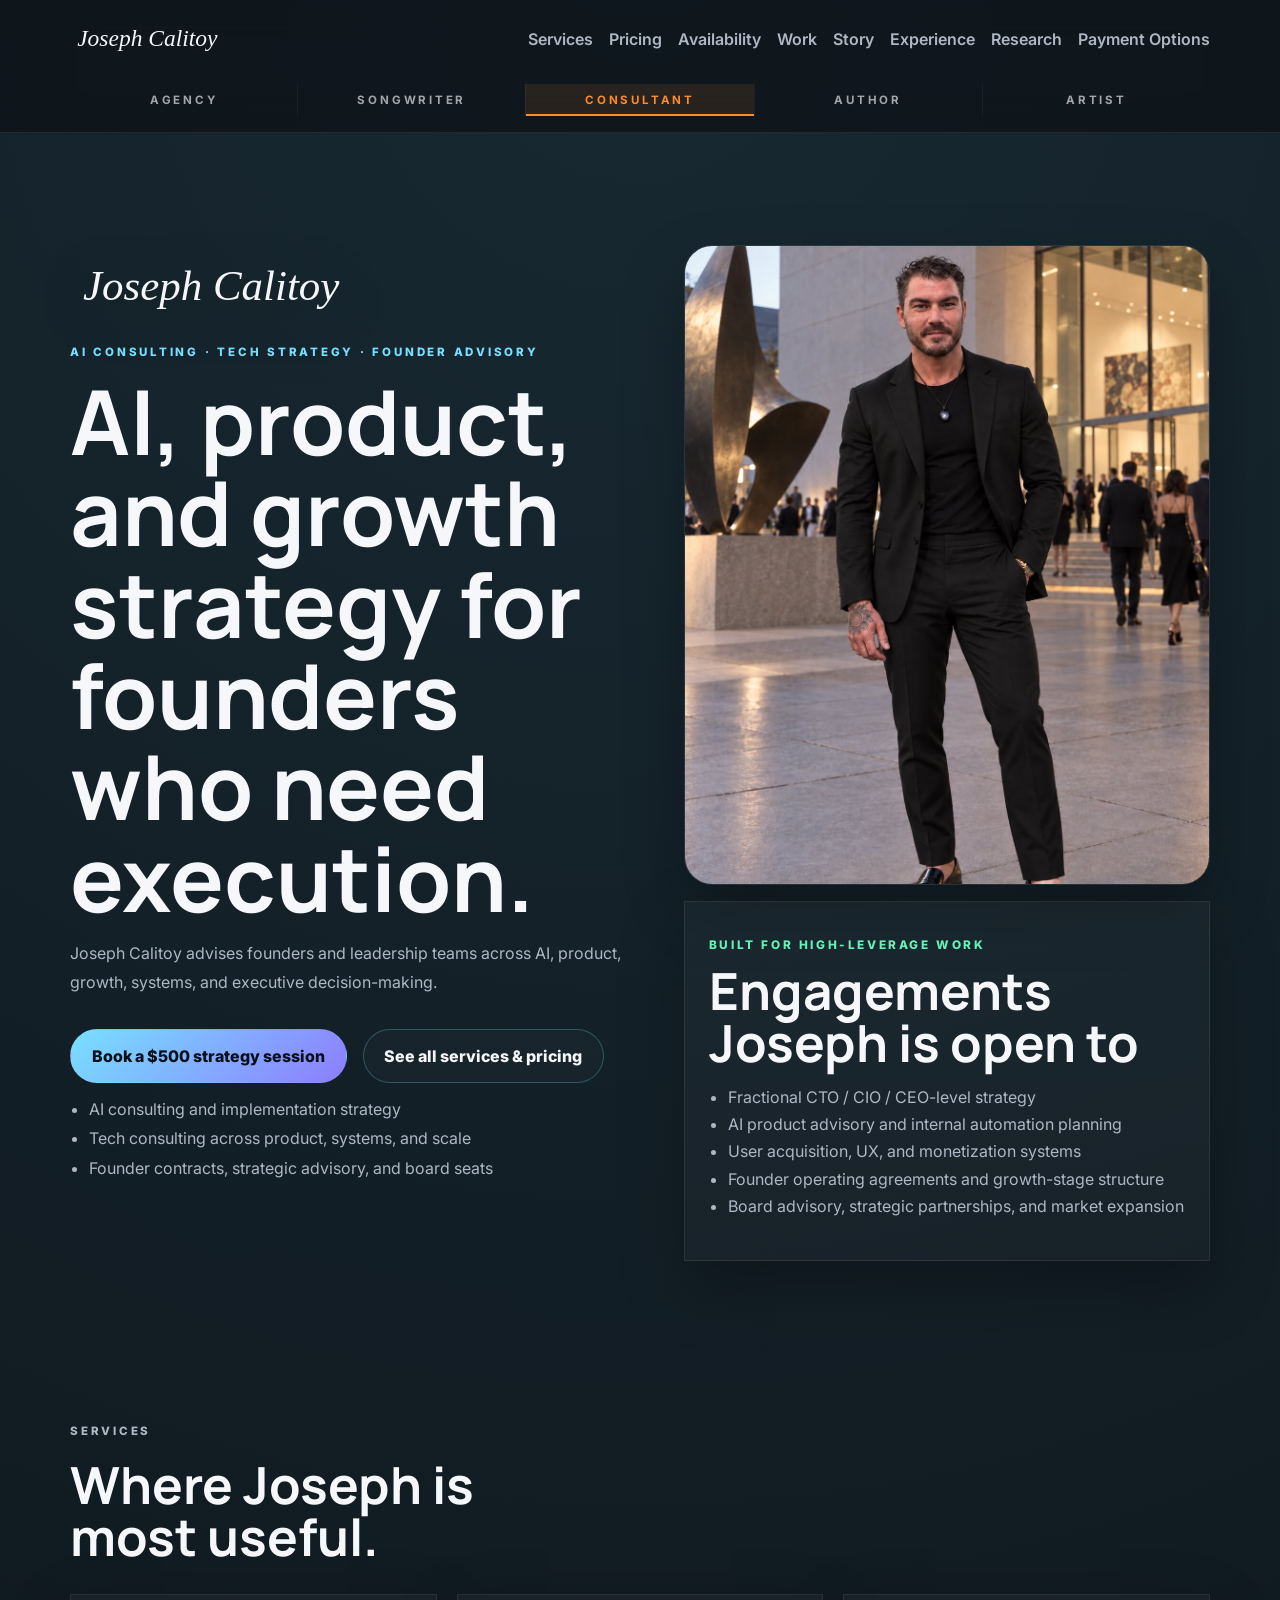
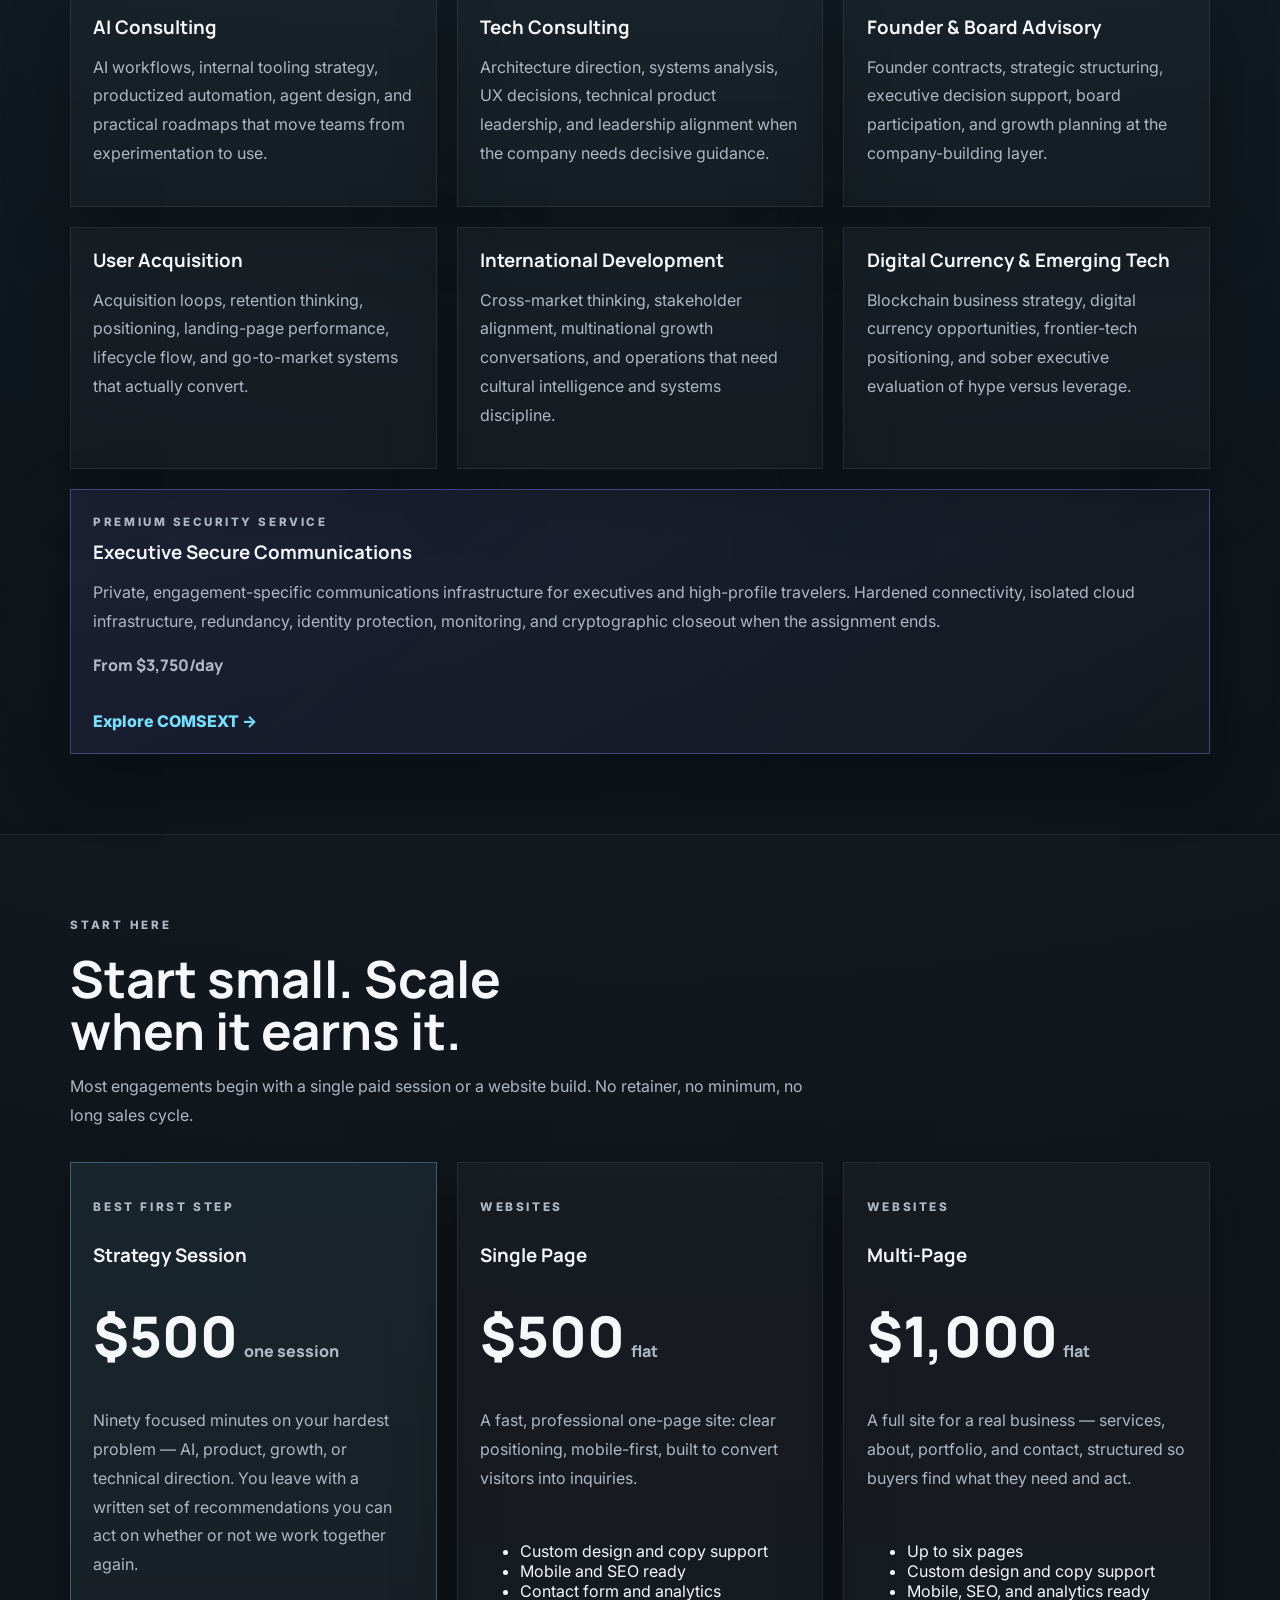
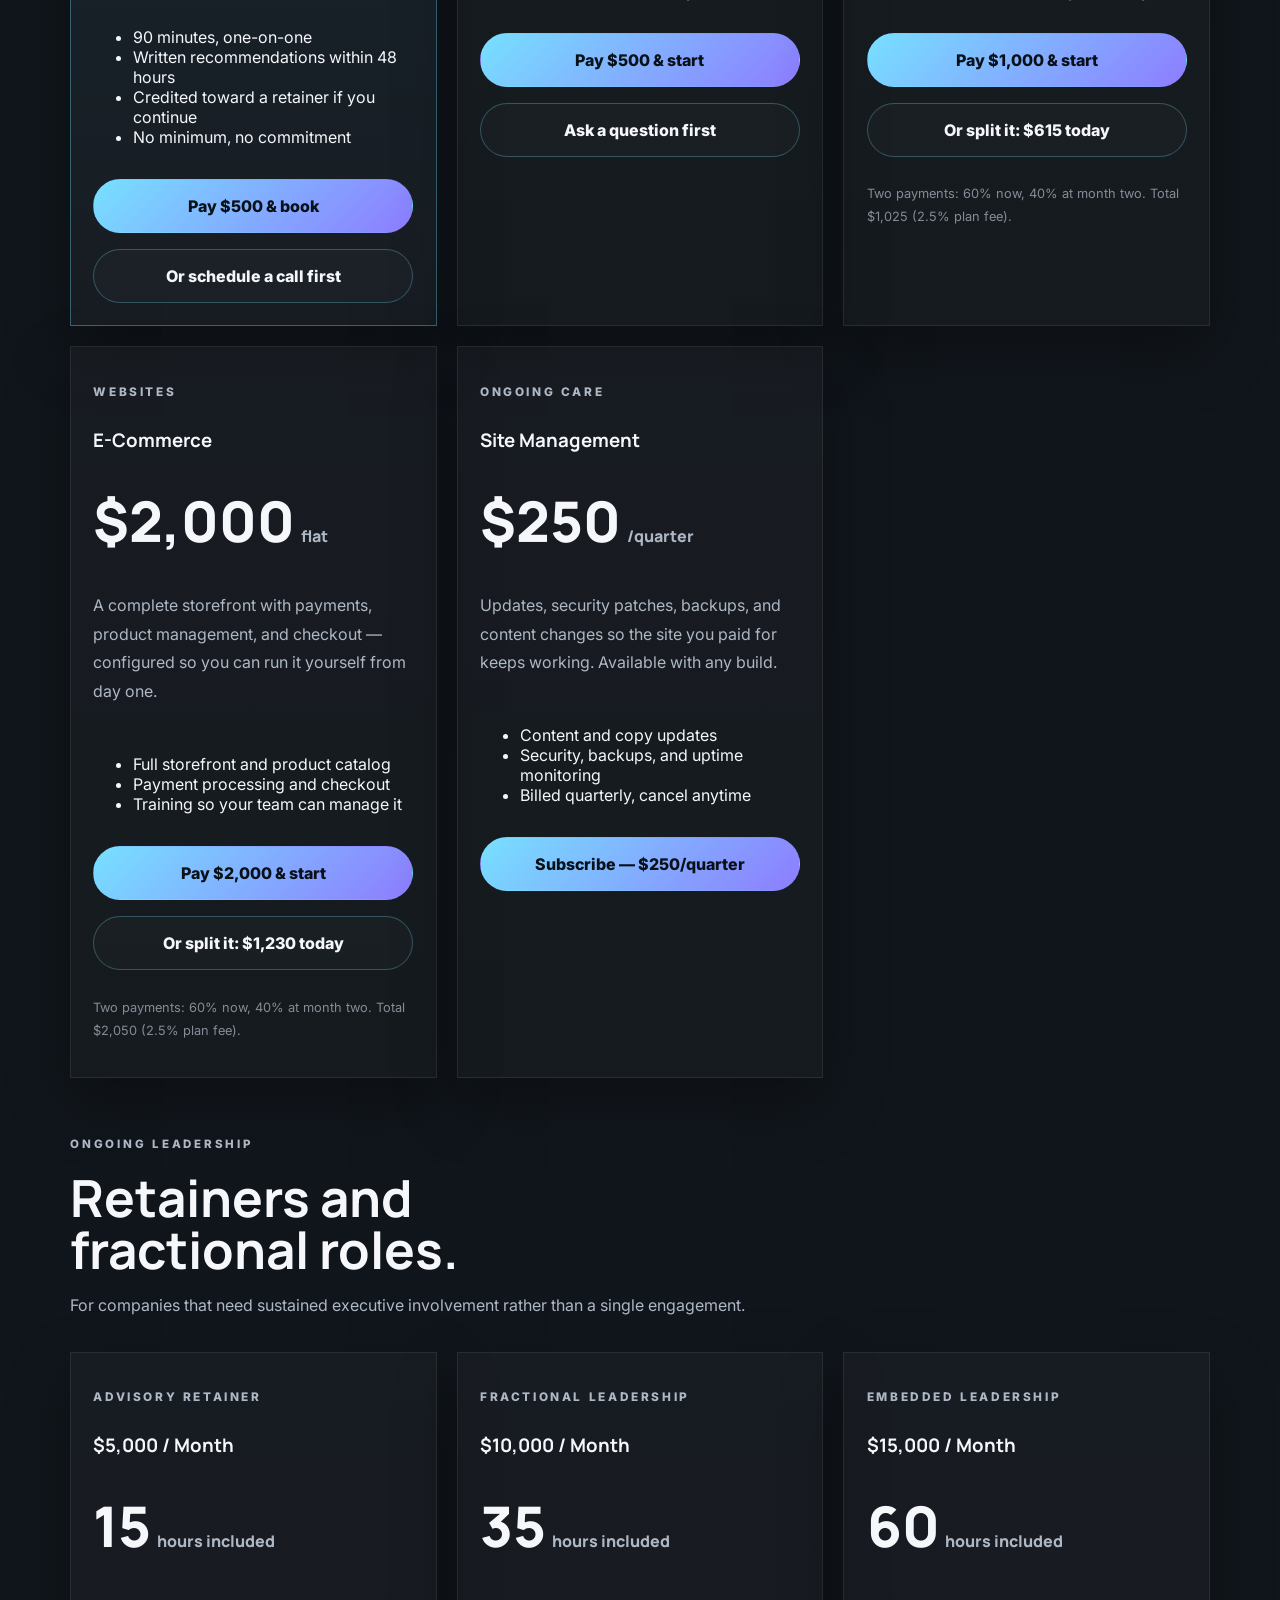
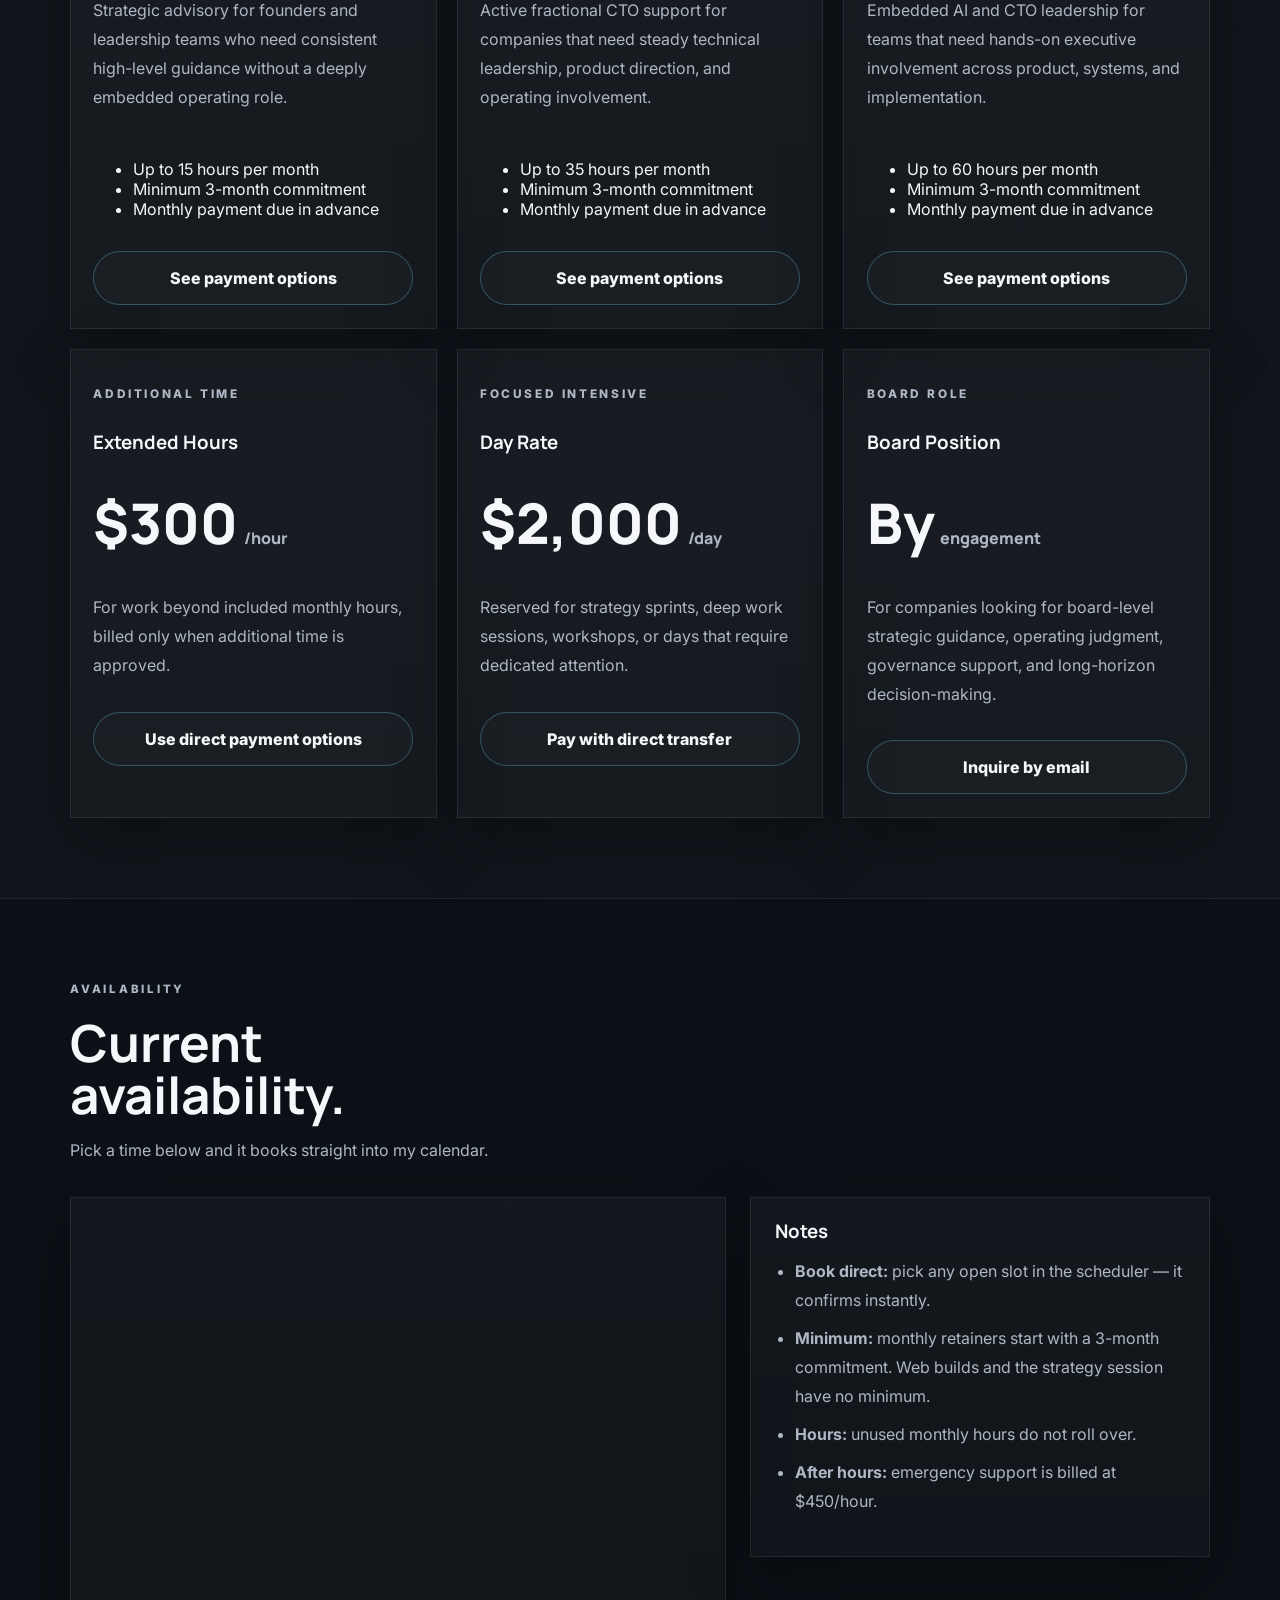
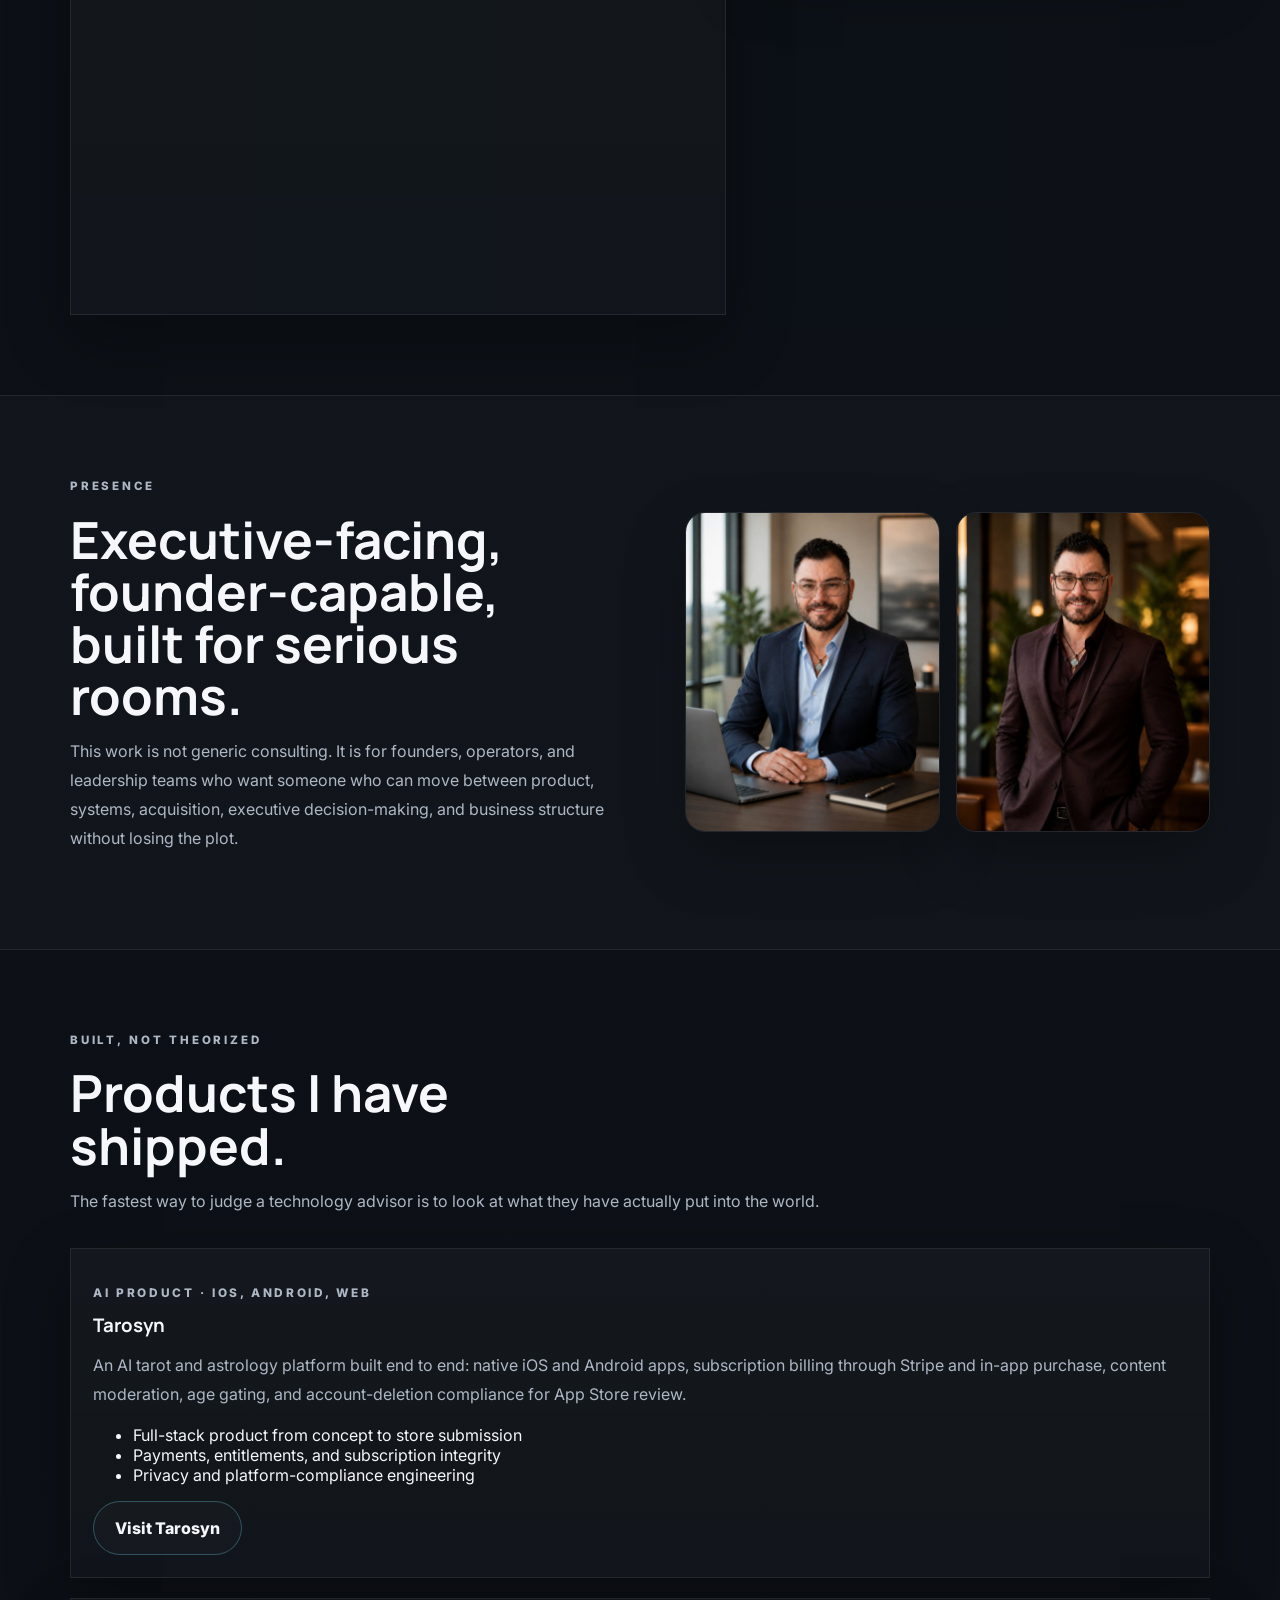
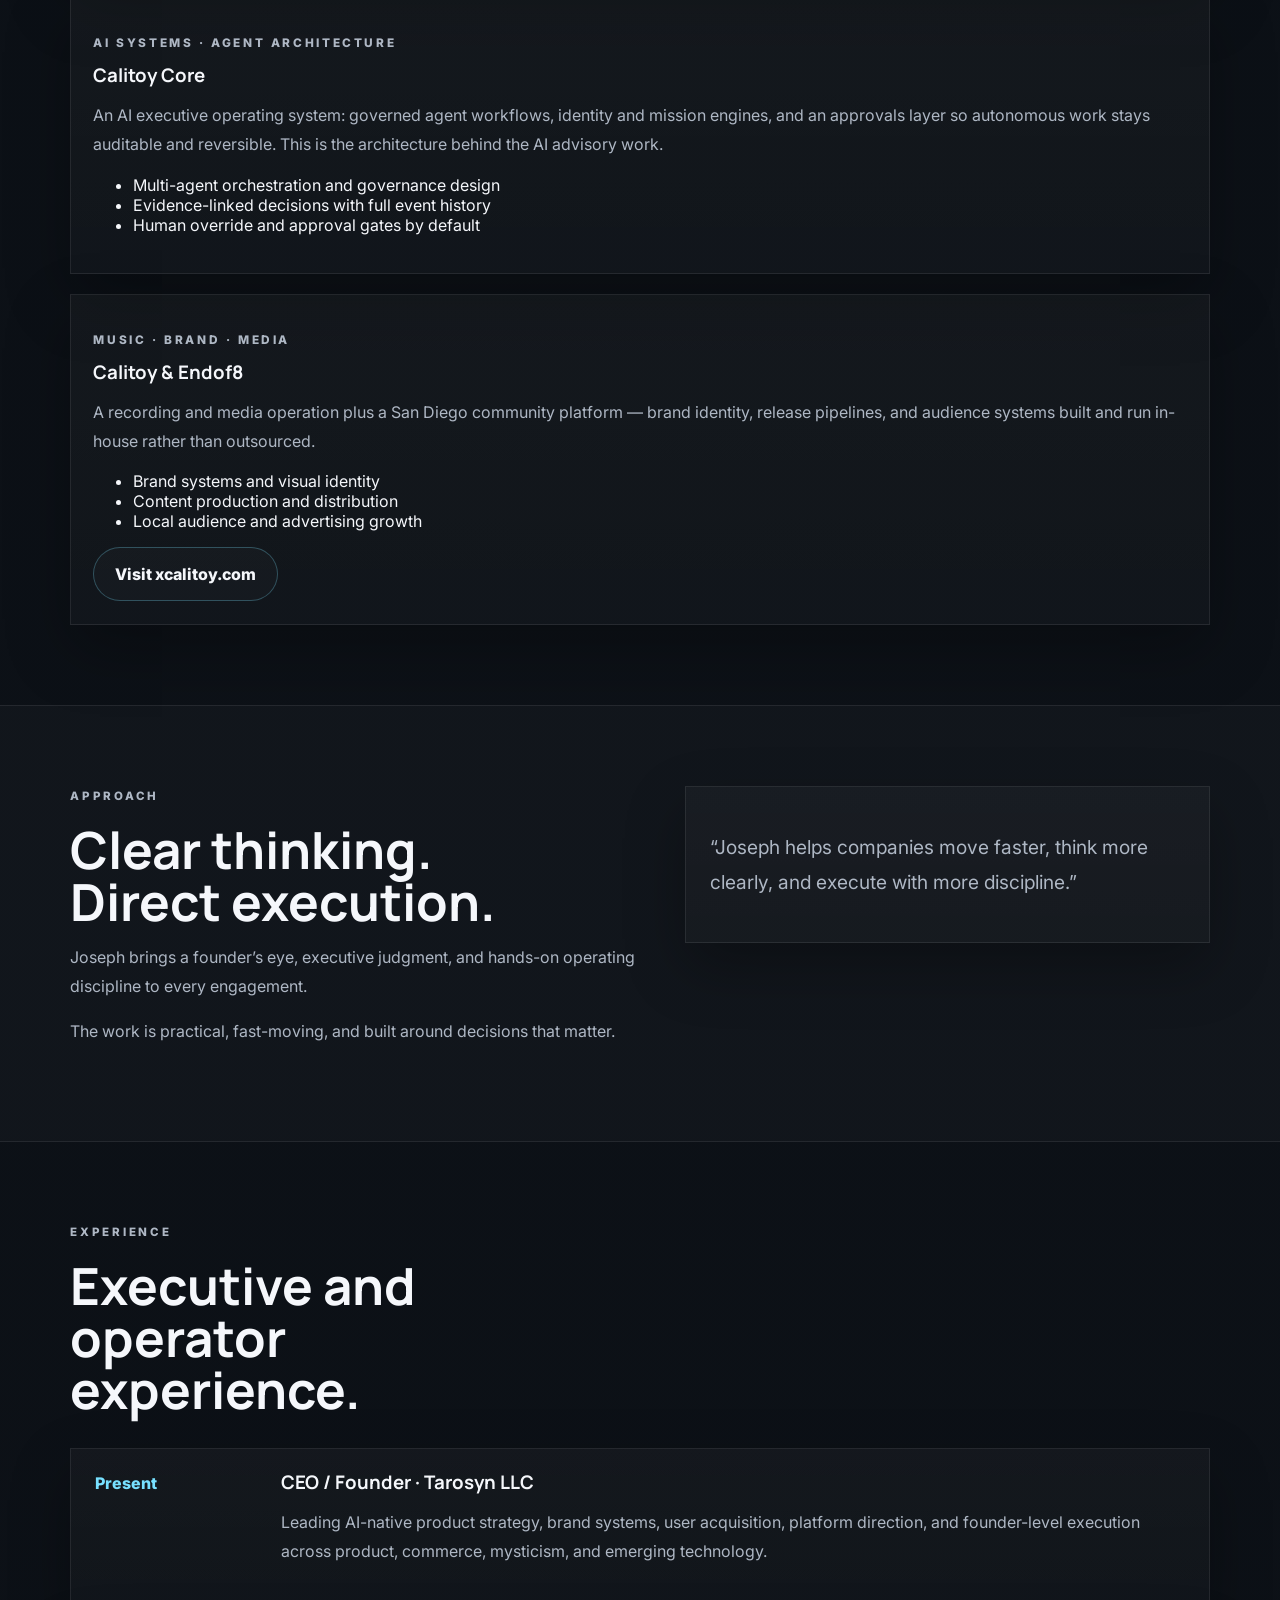
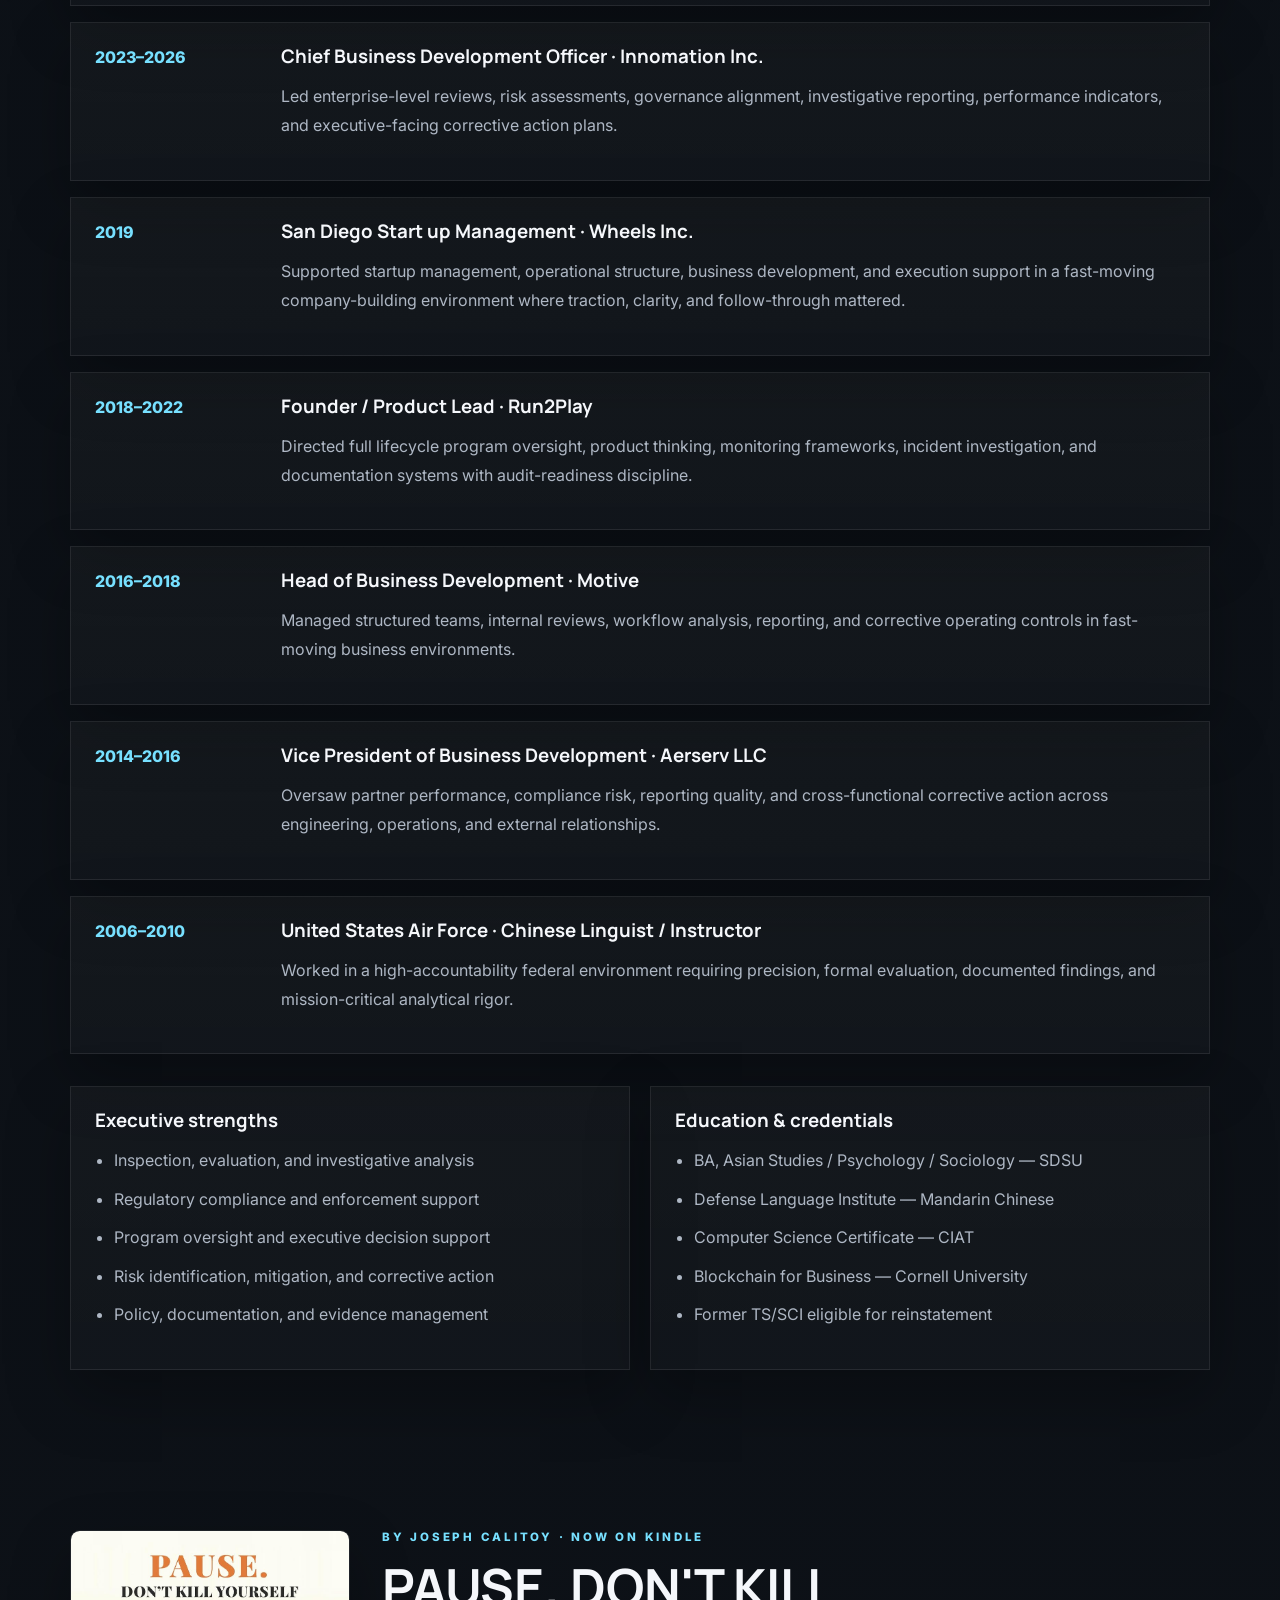
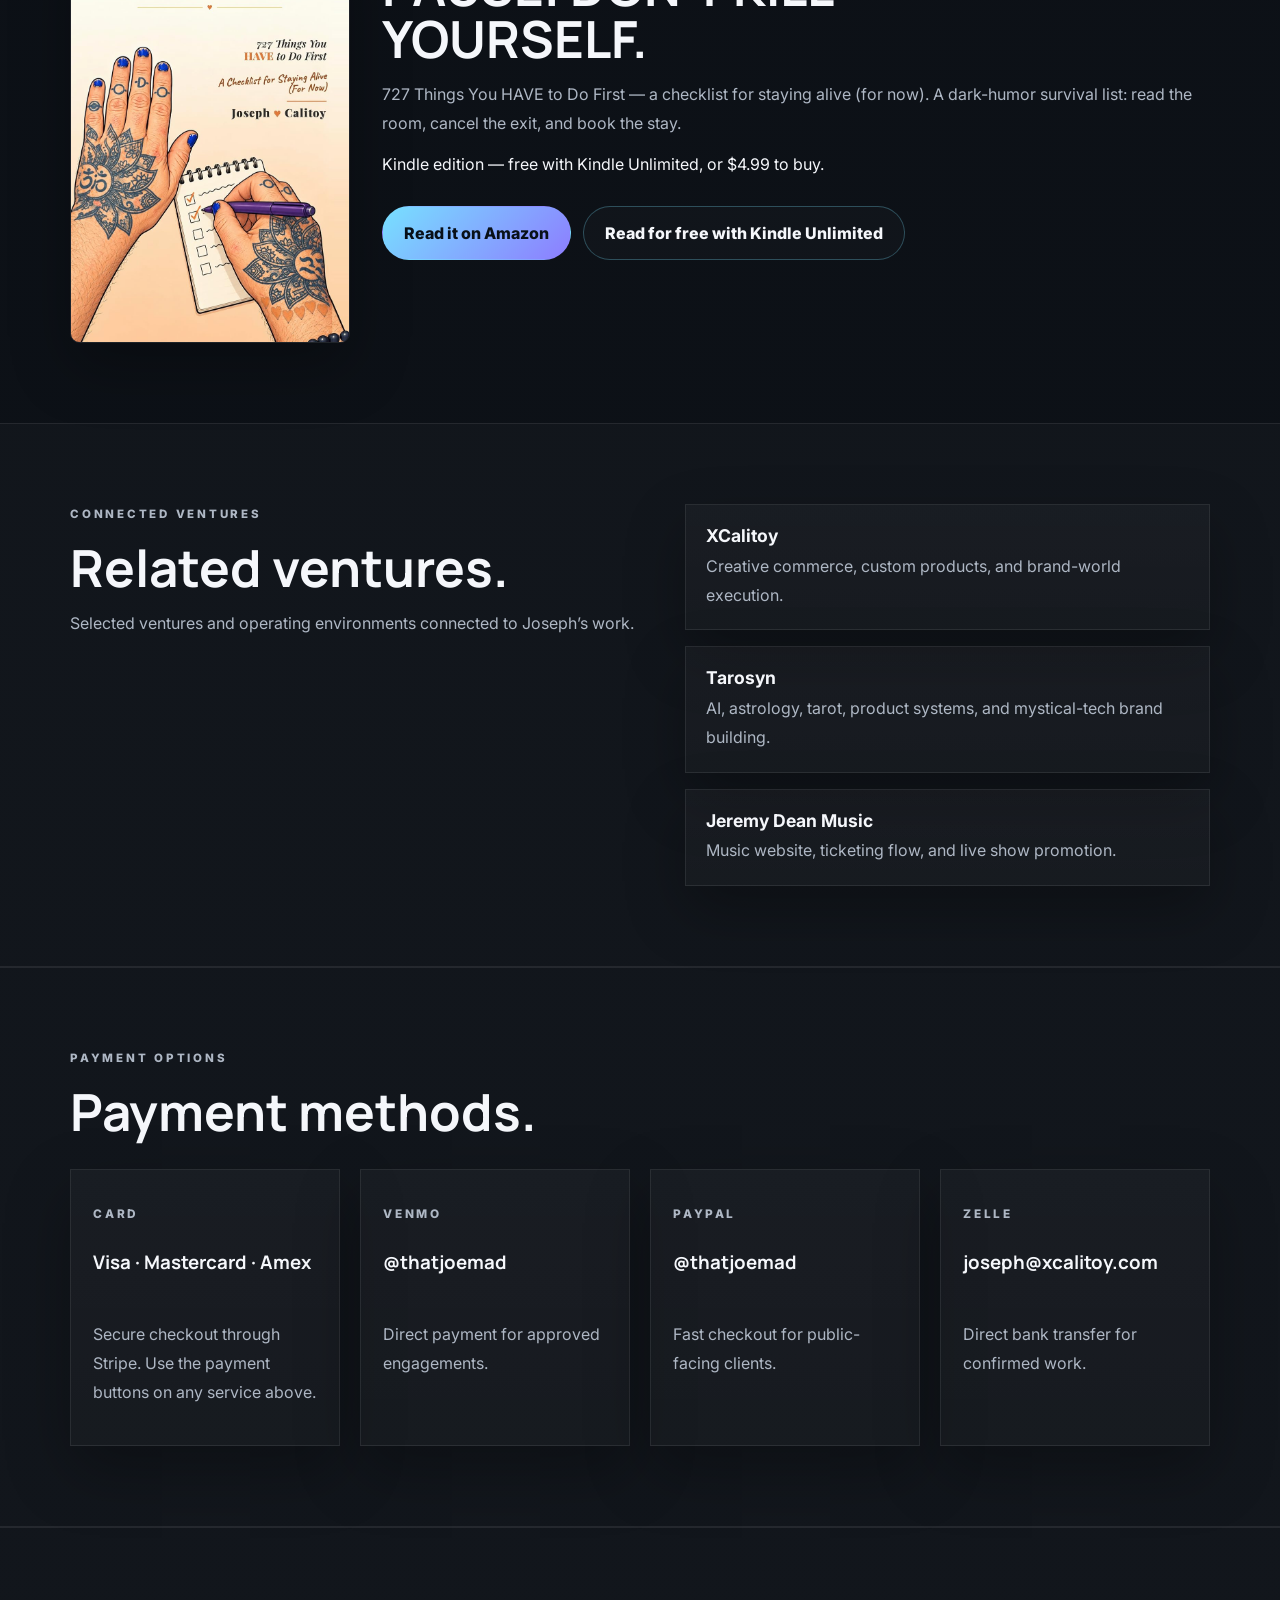
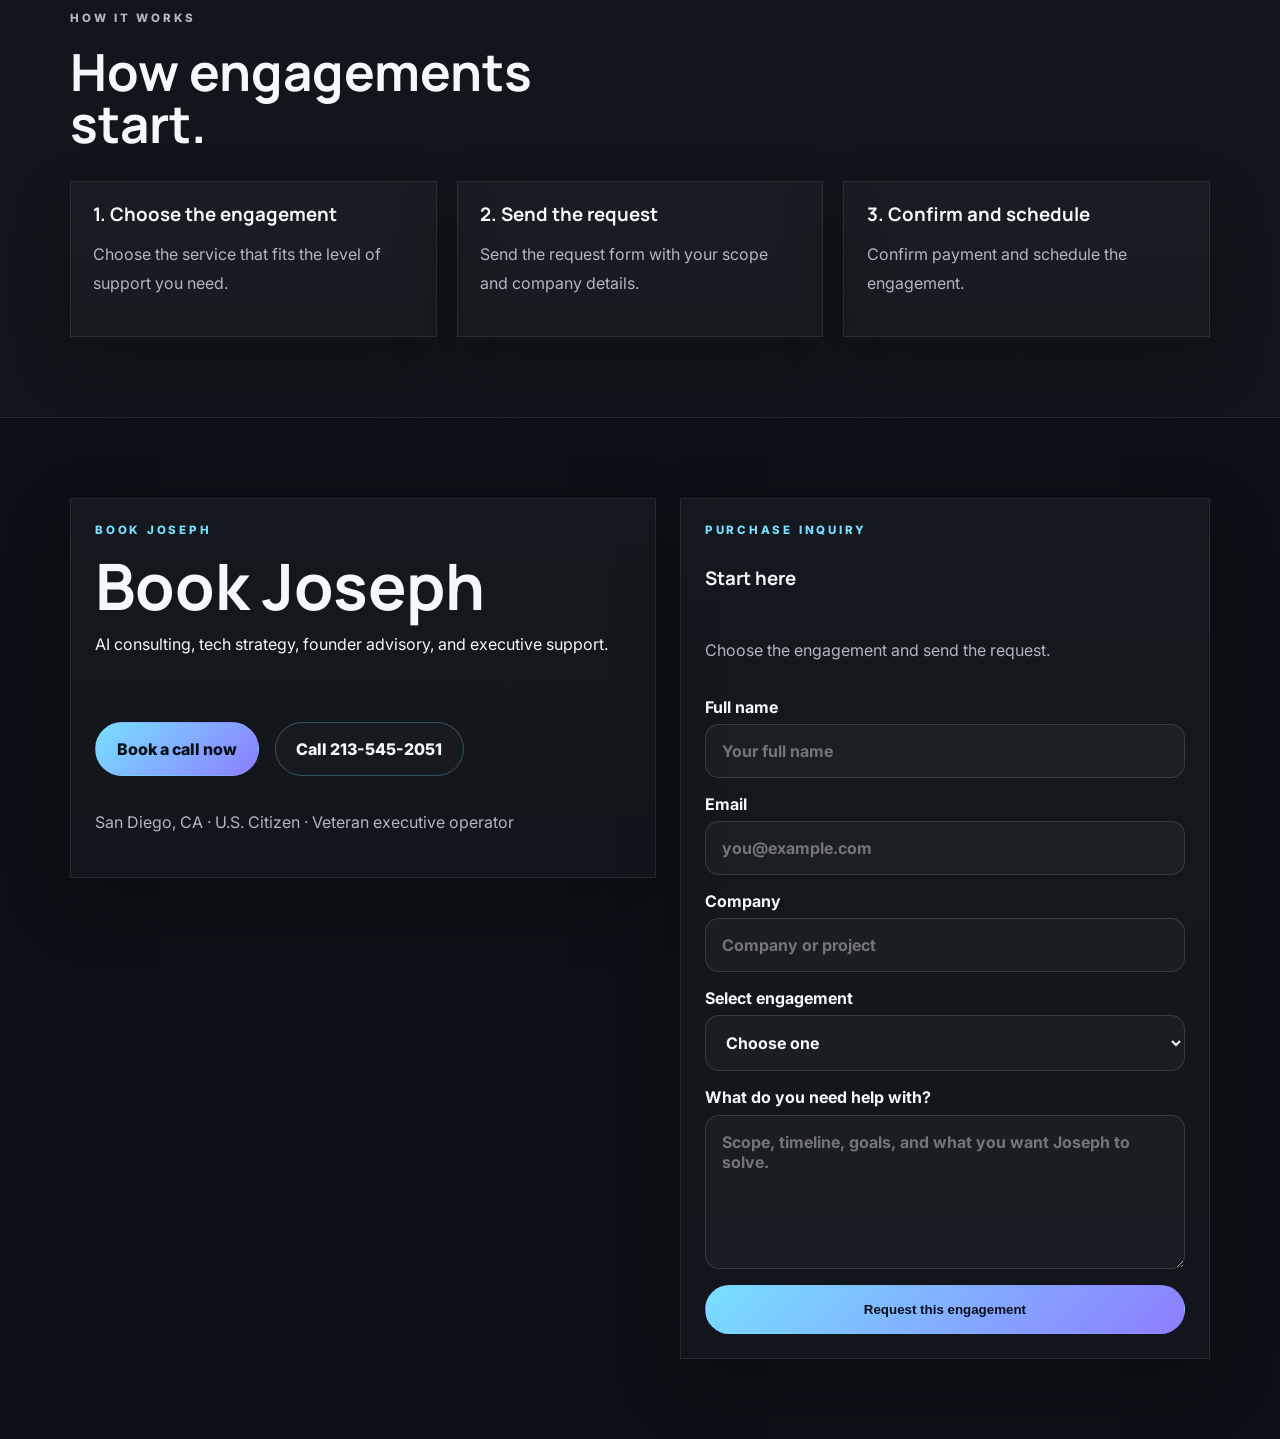
==== index.html @ b0ff8439 "five-identity shared top bar (CONSULTANT active)" ====
<!doctype html>
<html lang="en">
  <head>
    <meta charset="UTF-8" />
    <meta name="viewport" content="width=device-width, initial-scale=1.0" />
    <title>Joseph Calitoy | AI Consultant, Fractional CTO & Founder Advisor</title>
    <meta name="description" content="AI consulting, fractional CTO leadership, and website design in San Diego. Start with a $500 strategy session or a website build from $500. Founder advisory, product strategy, and growth systems." />
    <meta name="keywords" content="Joseph Calitoy, AI consultant, fractional CTO, founder advisor, board advisor, tech consultant, product strategy, growth strategy, executive advisor, website design San Diego, small business website, ecommerce website design, web developer San Diego" />
    <link rel="canonical" href="https://josephcalitoy.com/" />
    <meta property="og:type" content="website" />
    <meta property="og:site_name" content="Joseph Calitoy" />
    <meta property="og:title" content="Joseph Calitoy | AI Consultant, Fractional CTO & Founder Advisor" />
    <meta property="og:description" content="AI consulting, fractional CTO leadership, and website builds. Start with a $500 strategy session — 90 minutes plus written recommendations." />
    <meta property="og:url" content="https://josephcalitoy.com/" />
    <meta property="og:image" content="https://josephcalitoy.com/assets/joseph-calitoy-social.jpg?v=20261104a" />
    <meta name="twitter:card" content="summary_large_image" />
    <meta name="twitter:title" content="Joseph Calitoy | AI Consultant, Fractional CTO & Founder Advisor" />
    <meta name="twitter:description" content="AI consulting, fractional CTO leadership, and website builds from $500. Book a strategy session." />
    <meta name="twitter:image" content="https://josephcalitoy.com/assets/joseph-calitoy-social.jpg?v=20261104a" />
    <link rel="preconnect" href="https://fonts.googleapis.com" />
    <link rel="preconnect" href="https://fonts.gstatic.com" crossorigin />
    <link href="https://fonts.googleapis.com/css2?family=Inter:wght@400;500;600;700;800&family=Manrope:wght@700;800&display=swap" rel="stylesheet" />
    <link rel="stylesheet" href="styles.css?v=20260811a" />
    <style>
      @media (max-width: 900px) {
        .nav-wrap { flex-direction: row !important; align-items: center !important; }
        .nav-toggle { display: inline-flex !important; margin-left: auto !important; }
        .nav { display: none !important; position: absolute !important; top: calc(100% + 10px) !important; left: 1rem !important; right: 1rem !important; flex-direction: column !important; gap: .35rem !important; padding: .75rem !important; border: 1px solid rgba(255,255,255,0.08) !important; border-radius: 18px !important; background: rgba(13,17,23,0.96) !important; box-shadow: 0 24px 60px rgba(0,0,0,0.28) !important; }
        .nav.is-open { display: flex !important; }
        .nav a { padding: .85rem 1rem !important; border-radius: 12px !important; background: rgba(255,255,255,0.02) !important; }
        .hero-copy { order: 2 !important; }
        .hero-visual { order: 1 !important; }
        .hero { padding: 1.25rem 0 3rem !important; }
        .hero-grid { gap: 1rem !important; }
      }
    </style>
    <link rel="icon" type="image/png" href="calitoy-favicon.png" />
    <script defer src="nav.js?v=20260719b"></script>
    <script type="application/ld+json">
      {
        "@context": "https://schema.org",
        "@type": "ProfessionalService",
        "name": "Joseph Calitoy",
        "description": "AI consulting, fractional CTO leadership, founder advisory, and website design.",
        "url": "https://josephcalitoy.com/",
        "telephone": "+1-213-545-2051",
        "areaServed": [{"@type": "Place", "name": "San Diego, California"}, {"@type": "Country", "name": "United States"}],
        "address": {"@type": "PostalAddress", "addressLocality": "San Diego", "addressRegion": "CA", "addressCountry": "US"},
        "founder": {
          "@type": "Person",
          "name": "Joseph Calitoy",
          "jobTitle": "AI Consultant, Fractional CTO, Founder Advisor",
          "url": "https://josephcalitoy.com/",
          "sameAs": ["https://xcalitoy.com/", "https://tarosyn.com/"]
        },
        "hasOfferCatalog": {
          "@type": "OfferCatalog",
          "name": "Services",
          "itemListElement": [
            {"@type": "Offer", "priceCurrency": "USD", "price": "500", "itemOffered": {"@type": "Service", "name": "Strategy Session", "description": "90-minute consulting session with written recommendations."}},
            {"@type": "Offer", "priceCurrency": "USD", "price": "500", "itemOffered": {"@type": "Service", "name": "Single Page Website", "description": "One-page professional website, mobile and SEO ready."}},
            {"@type": "Offer", "priceCurrency": "USD", "price": "1000", "itemOffered": {"@type": "Service", "name": "Multi-Page Website", "description": "Up to six pages with custom design and copy support."}},
            {"@type": "Offer", "priceCurrency": "USD", "price": "2000", "itemOffered": {"@type": "Service", "name": "E-Commerce Website", "description": "Storefront with payment processing, catalog, and checkout."}},
            {"@type": "Offer", "priceCurrency": "USD", "price": "250", "itemOffered": {"@type": "Service", "name": "Site Management", "description": "Quarterly updates, security patches, backups, and monitoring."}},
            {"@type": "Offer", "priceCurrency": "USD", "price": "5000", "itemOffered": {"@type": "Service", "name": "Advisory Retainer", "description": "15 hours per month of strategic advisory."}},
            {"@type": "Offer", "priceCurrency": "USD", "price": "10000", "itemOffered": {"@type": "Service", "name": "Fractional CTO", "description": "35 hours per month of fractional technical leadership."}},
            {"@type": "Offer", "priceCurrency": "USD", "price": "15000", "itemOffered": {"@type": "Service", "name": "Embedded Leadership", "description": "60 hours per month of embedded AI and CTO leadership."}}
          ]
        }
      }
    </script>
      <!-- Google tag (gtag.js) -->
    <script async src="https://www.googletagmanager.com/gtag/js?id=G-ZVP8TDJLEF"></script>
    <script>
      window.dataLayer = window.dataLayer || [];
      function gtag(){dataLayer.push(arguments);}
      gtag('js', new Date());
      gtag('config', 'G-ZVP8TDJLEF');
    </script>
  <style>
  /* five-identity top bar (shared Calitoy network nav) */
  .nav-wrap { flex-wrap: wrap !important; }
  .identity-nav { display: flex; flex: 1 1 100%; max-width: none; gap: 0; margin: 0.4rem 0 0; }
  .identity-nav a { flex: 1 1 0; text-align: center; text-decoration: none; white-space: nowrap;
    color: rgba(255,255,255,0.62); font-family: 'Inter', -apple-system, sans-serif; font-size: 0.72rem; font-weight: 700; letter-spacing: 0.24em;
    padding: 0.55rem 0.4rem; border-left: 1px solid rgba(255,255,255,0.05); transition: color 200ms, background 200ms; }
  .identity-nav a:first-child { border-left: 0; }
  .identity-nav a:hover { color: #d8b46a; background: rgba(216,182,106,0.06); }
  .identity-nav a.active { color: #ff8a2a; background: rgba(255,138,42,0.10); box-shadow: inset 0 -2px 0 #ff8a2a; }
  @media (max-width: 900px) { .identity-nav { max-width: none; width: 100%; order: 3; margin-left: 0; } }
  @media (max-width: 430px) { .identity-nav a { font-size: 0.58rem; letter-spacing: 0.14em; padding: 0.5rem 0.25rem; } }
</style>
</head>
  <body>
    <header class="site-header">
      <div class="container nav-wrap">
        <a class="brand" href="#top">
          <img src="assets/joseph-calitoy-wordmark.svg" alt="Joseph Calitoy" class="brand__logo" />
        </a>
        <button class="nav-toggle" type="button" aria-expanded="false" aria-controls="site-nav" aria-label="Open menu">
          <span class="nav-toggle__icon">☰</span>
        </button>
        <nav class="nav" id="site-nav">
          <a href="#services">Services</a>
          <a href="#pricing">Pricing</a>
          <a href="#availability">Availability</a>
          <a href="#work">Work</a>
          <a href="#story">Story</a>
          <a href="#experience">Experience</a>
          <a href="/research/mobile-ua-ai-ecosystems/">Research</a>
          <a href="#payments">Payment Options</a>
        </nav>
<nav class="identity-nav" aria-label="The five identities"><a href="https://calitoy.org">AGENCY</a><a href="https://xcalitoy.com">SONGWRITER</a><a href="https://josephcalitoy.com" class="active" aria-current="page">CONSULTANT</a><a href="https://author.calitoy.com">AUTHOR</a><a href="https://art.calitoy.com">ARTIST</a></nav>
      </div>
    </header>

    <main id="top">
      <section class="hero">
        <div class="container hero-grid">
          <div class="hero-copy">
            <img src="assets/joseph-calitoy-wordmark.svg" alt="Joseph Calitoy calligraphy logo" class="hero-wordmark" />
            <p class="eyebrow">AI consulting · Tech strategy · Founder advisory</p>
            <h1>AI, product, and growth strategy for founders who need execution.</h1>
            <p class="lede">
              Joseph Calitoy advises founders and leadership teams across AI, product, growth, systems, and executive decision-making.
            </p>
            <div class="hero-actions">
              <a class="button button--primary" href="https://buy.stripe.com/3cI3cw8BK6LUgDI0wDeIw01">Book a $500 strategy session</a>
              <a class="button button--secondary" href="#pricing">See all services &amp; pricing</a>
            </div>
            <ul class="hero-points">
              <li>AI consulting and implementation strategy</li>
              <li>Tech consulting across product, systems, and scale</li>
              <li>Founder contracts, strategic advisory, and board seats</li>
            </ul>
          </div>
          <aside class="hero-visual">
            <img src="assets/joseph-calitoy-portrait.jpg" alt="Joseph Calitoy professional portrait" class="hero-visual__image" />
            <div class="hero-card hero-card--photo">
              <p class="hero-card__label">Built for high-leverage work</p>
              <h2>Engagements Joseph is open to</h2>
              <ul>
                <li>Fractional CTO / CIO / CEO-level strategy</li>
                <li>AI product advisory and internal automation planning</li>
                <li>User acquisition, UX, and monetization systems</li>
                <li>Founder operating agreements and growth-stage structure</li>
                <li>Board advisory, strategic partnerships, and market expansion</li>
              </ul>
            </div>
          </aside>
        </div>
      </section>

      <section class="section" id="services">
        <div class="container">
          <div class="section-heading">
            <p class="eyebrow">Services</p>
            <h2>Where Joseph is most useful.</h2>
          </div>
          <div class="cards three-up">
            <article class="card">
              <h3>AI Consulting</h3>
              <p>AI workflows, internal tooling strategy, productized automation, agent design, and practical roadmaps that move teams from experimentation to use.</p>
            </article>
            <article class="card">
              <h3>Tech Consulting</h3>
              <p>Architecture direction, systems analysis, UX decisions, technical product leadership, and leadership alignment when the company needs decisive guidance.</p>
            </article>
            <article class="card">
              <h3>Founder & Board Advisory</h3>
              <p>Founder contracts, strategic structuring, executive decision support, board participation, and growth planning at the company-building layer.</p>
            </article>
            <article class="card">
              <h3>User Acquisition</h3>
              <p>Acquisition loops, retention thinking, positioning, landing-page performance, lifecycle flow, and go-to-market systems that actually convert.</p>
            </article>
            <article class="card">
              <h3>International Development</h3>
              <p>Cross-market thinking, stakeholder alignment, multinational growth conversations, and operations that need cultural intelligence and systems discipline.</p>
            </article>
            <article class="card">
              <h3>Digital Currency & Emerging Tech</h3>
              <p>Blockchain business strategy, digital currency opportunities, frontier-tech positioning, and sober executive evaluation of hype versus leverage.</p>
            </article>
            <article class="card card--comsext">
              <p class="card-eyebrow">Premium security service</p>
              <h3>Executive Secure Communications</h3>
              <p>Private, engagement-specific communications infrastructure for executives and high-profile travelers. Hardened connectivity, isolated cloud infrastructure, redundancy, identity protection, monitoring, and cryptographic closeout when the assignment ends.</p>
              <p class="card-price">From $3,750/day</p>
              <a class="card-link" href="https://comsext.calitoy.com" target="_blank" rel="noreferrer">Explore COMSEXT &rarr;</a>
            </article>
          </div>
        </div>
      </section>

      <section class="section section--alt" id="pricing">
        <div class="container">
          <div class="section-heading">
            <p class="eyebrow">Start here</p>
            <h2>Start small. Scale when it earns it.</h2>
            <p>
              Most engagements begin with a single paid session or a website build. No retainer, no minimum, no long sales cycle.
            </p>
          </div>
          <div class="cards pricing-grid pricing-grid--offers">
            <article class="card pricing-card pricing-card--featured">
              <p class="pricing-card__label">Best first step</p>
              <h3>Strategy Session</h3>
              <div class="price">$500<span>one session</span></div>
              <p>Ninety focused minutes on your hardest problem — AI, product, growth, or technical direction. You leave with a written set of recommendations you can act on whether or not we work together again.</p>
              <ul>
                <li>90 minutes, one-on-one</li>
                <li>Written recommendations within 48 hours</li>
                <li>Credited toward a retainer if you continue</li>
                <li>No minimum, no commitment</li>
              </ul>
              <a class="button button--primary" href="https://buy.stripe.com/3cI3cw8BK6LUgDI0wDeIw01">Pay $500 &amp; book</a>
              <a class="button button--secondary" href="https://calendly.com/joseph-xcalitoy/consultation" target="_blank" rel="noreferrer">Or schedule a call first</a>
            </article>
            <article class="card pricing-card">
              <p class="pricing-card__label">Websites</p>
              <h3>Single Page</h3>
              <div class="price">$500<span>flat</span></div>
              <p>A fast, professional one-page site: clear positioning, mobile-first, built to convert visitors into inquiries.</p>
              <ul>
                <li>Custom design and copy support</li>
                <li>Mobile and SEO ready</li>
                <li>Contact form and analytics</li>
              </ul>
              <a class="button button--primary" href="https://buy.stripe.com/4gMbJ29FOdai0EK4MTeIw02">Pay $500 &amp; start</a>
              <a class="button button--secondary" href="#contact">Ask a question first</a>
            </article>
            <article class="card pricing-card">
              <p class="pricing-card__label">Websites</p>
              <h3>Multi-Page</h3>
              <div class="price">$1,000<span>flat</span></div>
              <p>A full site for a real business — services, about, portfolio, and contact, structured so buyers find what they need and act.</p>
              <ul>
                <li>Up to six pages</li>
                <li>Custom design and copy support</li>
                <li>Mobile, SEO, and analytics ready</li>
              </ul>
              <a class="button button--primary" href="https://buy.stripe.com/6oU5kE4lu4DM3QW4MTeIw03">Pay $1,000 &amp; start</a>
              <a class="button button--secondary" href="https://buy.stripe.com/8x2bJ23hqc6eevA6V1eIw0c">Or split it: $615 today</a>
              <p class="pricing-card__note">Two payments: 60% now, 40% at month two. Total $1,025 (2.5% plan fee).</p>
            </article>
            <article class="card pricing-card">
              <p class="pricing-card__label">Websites</p>
              <h3>E-Commerce</h3>
              <div class="price">$2,000<span>flat</span></div>
              <p>A complete storefront with payments, product management, and checkout — configured so you can run it yourself from day one.</p>
              <ul>
                <li>Full storefront and product catalog</li>
                <li>Payment processing and checkout</li>
                <li>Training so your team can manage it</li>
              </ul>
              <a class="button button--primary" href="https://buy.stripe.com/28E9AU7xGdai1IO2ELeIw04">Pay $2,000 &amp; start</a>
              <a class="button button--secondary" href="https://buy.stripe.com/3cIfZi3hqgmubjogvBeIw0e">Or split it: $1,230 today</a>
              <p class="pricing-card__note">Two payments: 60% now, 40% at month two. Total $2,050 (2.5% plan fee).</p>
            </article>
            <article class="card pricing-card">
              <p class="pricing-card__label">Ongoing care</p>
              <h3>Site Management</h3>
              <div class="price">$250<span>/quarter</span></div>
              <p>Updates, security patches, backups, and content changes so the site you paid for keeps working. Available with any build.</p>
              <ul>
                <li>Content and copy updates</li>
                <li>Security, backups, and uptime monitoring</li>
                <li>Billed quarterly, cancel anytime</li>
              </ul>
              <a class="button button--primary" href="https://buy.stripe.com/bJe4gA9FOgmu4V05QXeIw05">Subscribe — $250/quarter</a>
            </article>
          </div>

          <div class="section-heading" style="margin-top:3.5rem">
            <p class="eyebrow">Ongoing leadership</p>
            <h2>Retainers and fractional roles.</h2>
            <p>
              For companies that need sustained executive involvement rather than a single engagement.
            </p>
          </div>
          <div class="cards pricing-grid pricing-grid--offers">
            <article class="card pricing-card">
              <p class="pricing-card__label">Advisory retainer</p>
              <h3>$5,000 / Month</h3>
              <div class="price">15<span>hours included</span></div>
              <p>Strategic advisory for founders and leadership teams who need consistent high-level guidance without a deeply embedded operating role.</p>
              <ul>
                <li>Up to 15 hours per month</li>
                <li>Minimum 3-month commitment</li>
                <li>Monthly payment due in advance</li>
              </ul>
              <a class="button button--secondary" href="#payments">See payment options</a>
            </article>
            <article class="card pricing-card">
              <p class="pricing-card__label">Fractional leadership</p>
              <h3>$10,000 / Month</h3>
              <div class="price">35<span>hours included</span></div>
              <p>Active fractional CTO support for companies that need steady technical leadership, product direction, and operating involvement.</p>
              <ul>
                <li>Up to 35 hours per month</li>
                <li>Minimum 3-month commitment</li>
                <li>Monthly payment due in advance</li>
              </ul>
              <a class="button button--secondary" href="#payments">See payment options</a>
            </article>
            <article class="card pricing-card">
              <p class="pricing-card__label">Embedded leadership</p>
              <h3>$15,000 / Month</h3>
              <div class="price">60<span>hours included</span></div>
              <p>Embedded AI and CTO leadership for teams that need hands-on executive involvement across product, systems, and implementation.</p>
              <ul>
                <li>Up to 60 hours per month</li>
                <li>Minimum 3-month commitment</li>
                <li>Monthly payment due in advance</li>
              </ul>
              <a class="button button--secondary" href="#payments">See payment options</a>
            </article>
            <article class="card pricing-card">
              <p class="pricing-card__label">Additional time</p>
              <h3>Extended Hours</h3>
              <div class="price">$300<span>/hour</span></div>
              <p>For work beyond included monthly hours, billed only when additional time is approved.</p>
              <a class="button button--secondary" href="#payments">Use direct payment options</a>
            </article>
            <article class="card pricing-card">
              <p class="pricing-card__label">Focused intensive</p>
              <h3>Day Rate</h3>
              <div class="price">$2,000<span>/day</span></div>
              <p>Reserved for strategy sprints, deep work sessions, workshops, or days that require dedicated attention.</p>
              <a class="button button--secondary" href="#payments">Pay with direct transfer</a>
            </article>
            <article class="card pricing-card">
              <p class="pricing-card__label">Board role</p>
              <h3>Board Position</h3>
              <div class="price">By<span>engagement</span></div>
              <p>For companies looking for board-level strategic guidance, operating judgment, governance support, and long-horizon decision-making.</p>
              <a class="button button--secondary" href="mailto:joseph@xcalitoy.com?subject=Board%20Position%20Inquiry">Inquire by email</a>
            </article>
          </div>
        </div>
      </section>

      <section class="section" id="availability">
        <div class="container">
          <div class="section-heading">
            <p class="eyebrow">Availability</p>
            <h2>Current availability.</h2>
            <p>
              Pick a time below and it books straight into my calendar.
            </p>
          </div>
          <div class="availability-layout">
            <div class="calendar-card calendar-card--embed">
              <!-- Calendly inline widget begin -->
              <div class="calendly-inline-widget" data-url="https://calendly.com/joseph-xcalitoy/consultation" style="min-width:320px;height:700px;"></div>
              <script type="text/javascript" src="https://assets.calendly.com/assets/external/widget.js" async></script>
              <noscript>
                <p class="calendar-fallback">
                  Scheduling needs JavaScript enabled.
                  <a href="https://calendly.com/joseph-xcalitoy/consultation" target="_blank" rel="noreferrer">Open the booking page directly →</a>
                </p>
              </noscript>
              <!-- Calendly inline widget end -->
            </div>
            <div class="availability-notes">
              <div class="resume-card">
                <h3>Notes</h3>
                <ul>
                  <li><strong>Book direct:</strong> pick any open slot in the scheduler — it confirms instantly.</li>
                  <li><strong>Minimum:</strong> monthly retainers start with a 3-month commitment. Web builds and the strategy session have no minimum.</li>
                  <li><strong>Hours:</strong> unused monthly hours do not roll over.</li>
                  <li><strong>After hours:</strong> emergency support is billed at $450/hour.</li>
                </ul>
              </div>
            </div>
          </div>
        </div>
      </section>

      <section class="section section--alt" id="proof">
        <div class="container split proof-split">
          <div>
            <p class="eyebrow">Presence</p>
            <h2>Executive-facing, founder-capable, built for serious rooms.</h2>
            <p>
              This work is not generic consulting. It is for founders, operators, and leadership teams who want someone who can move between product, systems, acquisition, executive decision-making, and business structure without losing the plot.
            </p>
          </div>
          <div class="photo-grid">
            <img src="assets/joseph-calitoy-standing.jpg" alt="Joseph Calitoy standing in a lounge in a dark suit." class="photo-grid__image" />
            <img src="assets/joseph-calitoy-city.jpg" alt="Joseph Calitoy in a navy suit in a city office setting." class="photo-grid__image" />
          </div>
        </div>
      </section>

      <section class="section" id="work">
        <div class="container">
          <div class="section-heading">
            <p class="eyebrow">Built, not theorized</p>
            <h2>Products I have shipped.</h2>
            <p>
              The fastest way to judge a technology advisor is to look at what they have actually put into the world.
            </p>
          </div>
          <div class="cards">
            <article class="card">
              <p class="pricing-card__label">AI product · iOS, Android, Web</p>
              <h3>Tarosyn</h3>
              <p>
                An AI tarot and astrology platform built end to end: native iOS and Android apps, subscription billing through Stripe and in-app purchase, content moderation, age gating, and account-deletion compliance for App Store review.
              </p>
              <ul>
                <li>Full-stack product from concept to store submission</li>
                <li>Payments, entitlements, and subscription integrity</li>
                <li>Privacy and platform-compliance engineering</li>
              </ul>
              <a class="button button--secondary" href="https://tarosyn.com" target="_blank" rel="noreferrer">Visit Tarosyn</a>
            </article>
            <article class="card">
              <p class="pricing-card__label">AI systems · Agent architecture</p>
              <h3>Calitoy Core</h3>
              <p>
                An AI executive operating system: governed agent workflows, identity and mission engines, and an approvals layer so autonomous work stays auditable and reversible. This is the architecture behind the AI advisory work.
              </p>
              <ul>
                <li>Multi-agent orchestration and governance design</li>
                <li>Evidence-linked decisions with full event history</li>
                <li>Human override and approval gates by default</li>
              </ul>
            </article>
            <article class="card">
              <p class="pricing-card__label">Music · Brand · Media</p>
              <h3>Calitoy &amp; Endof8</h3>
              <p>
                A recording and media operation plus a San Diego community platform — brand identity, release pipelines, and audience systems built and run in-house rather than outsourced.
              </p>
              <ul>
                <li>Brand systems and visual identity</li>
                <li>Content production and distribution</li>
                <li>Local audience and advertising growth</li>
              </ul>
              <a class="button button--secondary" href="https://xcalitoy.com" target="_blank" rel="noreferrer">Visit xcalitoy.com</a>
            </article>
          </div>
        </div>
      </section>

      <section class="section section--alt" id="story">
        <div class="container split">
          <div>
            <p class="eyebrow">Approach</p>
            <h2>Clear thinking. Direct execution.</h2>
            <p>
              Joseph brings a founder’s eye, executive judgment, and hands-on operating discipline to every engagement.
            </p>
            <p>
              The work is practical, fast-moving, and built around decisions that matter.
            </p>
          </div>
          <div class="quote-card">
            <p>
              “Joseph helps companies move faster, think more clearly, and execute with more discipline.”
            </p>
          </div>
        </div>
      </section>

      <section class="section" id="experience">
        <div class="container">
          <div class="section-heading">
            <p class="eyebrow">Experience</p>
            <h2>Executive and operator experience.</h2>
          </div>
          <div class="timeline">
            <article class="timeline-item">
              <div class="timeline-item__meta">Present</div>
              <div>
                <h3>CEO / Founder · Tarosyn LLC</h3>
                <p>Leading AI-native product strategy, brand systems, user acquisition, platform direction, and founder-level execution across product, commerce, mysticism, and emerging technology.</p>
              </div>
            </article>
            <article class="timeline-item">
              <div class="timeline-item__meta">2023–2026</div>
              <div>
                <h3>Chief Business Development Officer · Innomation Inc.</h3>
                <p>Led enterprise-level reviews, risk assessments, governance alignment, investigative reporting, performance indicators, and executive-facing corrective action plans.</p>
              </div>
            </article>
            <article class="timeline-item">
              <div class="timeline-item__meta">2019</div>
              <div>
                <h3>San Diego Start up Management · Wheels Inc.</h3>
                <p>Supported startup management, operational structure, business development, and execution support in a fast-moving company-building environment where traction, clarity, and follow-through mattered.</p>
              </div>
            </article>
            <article class="timeline-item">
              <div class="timeline-item__meta">2018–2022</div>
              <div>
                <h3>Founder / Product Lead · Run2Play</h3>
                <p>Directed full lifecycle program oversight, product thinking, monitoring frameworks, incident investigation, and documentation systems with audit-readiness discipline.</p>
              </div>
            </article>
            <article class="timeline-item">
              <div class="timeline-item__meta">2016–2018</div>
              <div>
                <h3>Head of Business Development · Motive</h3>
                <p>Managed structured teams, internal reviews, workflow analysis, reporting, and corrective operating controls in fast-moving business environments.</p>
              </div>
            </article>
            <article class="timeline-item">
              <div class="timeline-item__meta">2014–2016</div>
              <div>
                <h3>Vice President of Business Development · Aerserv LLC</h3>
                <p>Oversaw partner performance, compliance risk, reporting quality, and cross-functional corrective action across engineering, operations, and external relationships.</p>
              </div>
            </article>
            <article class="timeline-item">
              <div class="timeline-item__meta">2006–2010</div>
              <div>
                <h3>United States Air Force · Chinese Linguist / Instructor</h3>
                <p>Worked in a high-accountability federal environment requiring precision, formal evaluation, documented findings, and mission-critical analytical rigor.</p>
              </div>
            </article>
          </div>

          <div class="resume-grid">
            <div class="resume-card">
              <h3>Executive strengths</h3>
              <ul>
                <li>Inspection, evaluation, and investigative analysis</li>
                <li>Regulatory compliance and enforcement support</li>
                <li>Program oversight and executive decision support</li>
                <li>Risk identification, mitigation, and corrective action</li>
                <li>Policy, documentation, and evidence management</li>
              </ul>
            </div>
            <div class="resume-card">
              <h3>Education & credentials</h3>
              <ul>
                <li>BA, Asian Studies / Psychology / Sociology — SDSU</li>
                <li>Defense Language Institute — Mandarin Chinese</li>
                <li>Computer Science Certificate — CIAT</li>
                <li>Blockchain for Business — Cornell University</li>
                <li>Former TS/SCI eligible for reinstatement</li>
              </ul>
            </div>
          </div>
        </div>
      </section>

      <section class="section" id="book">
        <div class="container book-grid">
          <div class="book-cover-wrap">
            <a href="https://www.amazon.com/dp/B0HQ5KVQDW" target="_blank" rel="noreferrer">
              <img src="assets/pause-book-cover.jpg" alt="PAUSE. DON'T KILL YOURSELF — book cover" class="book-cover" width="360" height="533" />
            </a>
          </div>
          <div class="book-copy">
            <p class="eyebrow">By Joseph Calitoy · Now on Kindle</p>
            <h2>PAUSE. DON'T KILL YOURSELF.</h2>
            <p class="lede">
              727 Things You HAVE to Do First — a checklist for staying alive (for now). A dark-humor survival
              list: read the room, cancel the exit, and book the stay.
            </p>
            <p>
              Kindle edition — free with Kindle Unlimited, or $4.99 to buy.
            </p>
            <div class="hero-actions">
              <a class="button button--primary" href="https://www.amazon.com/dp/B0HQ5KVQDW" target="_blank" rel="noreferrer">Read it on Amazon</a>
              <a class="button button--secondary" href="https://www.amazon.com/dp/B0HQ5KVQDW" target="_blank" rel="noreferrer">Read for free with Kindle Unlimited</a>
            </div>
          </div>
        </div>
      </section>

      <section class="section section--alt" id="links">
        <div class="container split">
          <div>
            <p class="eyebrow">Connected ventures</p>
            <h2>Related ventures.</h2>
            <p>
              Selected ventures and operating environments connected to Joseph’s work.
            </p>
          </div>
          <div class="link-stack">
            <a class="link-card" href="https://xcalitoy.com" target="_blank" rel="noreferrer">
              <strong>XCalitoy</strong>
              <span>Creative commerce, custom products, and brand-world execution.</span>
            </a>
            <a class="link-card" href="https://tarosyn.com" target="_blank" rel="noreferrer">
              <strong>Tarosyn</strong>
              <span>AI, astrology, tarot, product systems, and mystical-tech brand building.</span>
            </a>
            <a class="link-card" href="https://jeremydeanmusic.com" target="_blank" rel="noreferrer">
              <strong>Jeremy Dean Music</strong>
              <span>Music website, ticketing flow, and live show promotion.</span>
            </a>
          </div>
        </div>
      </section>

      <section class="section section--alt" id="payments">
        <div class="container">
          <div class="section-heading">
            <p class="eyebrow">Payment options</p>
            <h2>Payment methods.</h2>
          </div>
          <div class="cards payment-grid">
            <article class="card pricing-card">
              <p class="pricing-card__label">Card</p>
              <h3>Visa · Mastercard · Amex</h3>
              <p>Secure checkout through Stripe. Use the payment buttons on any service above.</p>
            </article>
            <article class="card pricing-card">
              <p class="pricing-card__label">Venmo</p>
              <h3>@thatjoemad</h3>
              <p>Direct payment for approved engagements.</p>
            </article>
            <article class="card pricing-card">
              <p class="pricing-card__label">PayPal</p>
              <h3>@thatjoemad</h3>
              <p>Fast checkout for public-facing clients.</p>
            </article>
            <article class="card pricing-card">
              <p class="pricing-card__label">Zelle</p>
              <h3>joseph@xcalitoy.com</h3>
              <p>Direct bank transfer for confirmed work.</p>
            </article>
          </div>
        </div>
      </section>

      <section class="section section--alt" id="process">
        <div class="container">
          <div class="section-heading">
            <p class="eyebrow">How it works</p>
            <h2>How engagements start.</h2>
          </div>
          <div class="cards three-up">
            <article class="card">
              <h3>1. Choose the engagement</h3>
              <p>Choose the service that fits the level of support you need.</p>
            </article>
            <article class="card">
              <h3>2. Send the request</h3>
              <p>Send the request form with your scope and company details.</p>
            </article>
            <article class="card">
              <h3>3. Confirm and schedule</h3>
              <p>Confirm payment and schedule the engagement.</p>
            </article>
          </div>
        </div>
      </section>

      <section class="section contact-section" id="contact">
        <div class="container contact-layout">
          <div class="contact-card">
            <div class="contact-intro">
              <p class="eyebrow">Book Joseph</p>
              <h2>Book Joseph</h2>
              <p>
                AI consulting, tech strategy, founder advisory, and executive support.
              </p>
            </div>
            <div class="contact-actions contact-actions--stacked">
              <a class="button button--primary" href="https://calendly.com/joseph-xcalitoy/consultation" target="_blank" rel="noreferrer">Book a call now</a>
              <a class="button button--secondary" href="tel:+12135452051">Call 213-545-2051</a>
              <p class="contact-note">San Diego, CA · U.S. Citizen · Veteran executive operator</p>
            </div>
          </div>

          <form class="purchase-form purchase-form--full" action="https://formsubmit.co/jfargnoli@me.com" method="POST">
            <input type="hidden" name="_subject" value="Joseph Calitoy consulting purchase request" />
            <input type="hidden" name="_captcha" value="true" />
            <input type="hidden" name="_template" value="table" />
            <input type="text" name="_honey" style="display:none" tabindex="-1" autocomplete="off" />
            <input type="hidden" name="_next" value="https://josephcalitoy.com/?submitted=1#contact" />
            <input type="hidden" name="_autoresponse" value="Thanks for your consulting request. Joseph’s team received your package selection and will follow up to finalize scope, payment, and scheduling." />

            <p class="eyebrow">Purchase inquiry</p>
            <h3>Start here</h3>
            <p class="contact-note">Choose the engagement and send the request.</p>

            <label>
              <span>Full name</span>
              <input type="text" name="name" placeholder="Your full name" required />
            </label>
            <label>
              <span>Email</span>
              <input type="email" name="email" placeholder="you@example.com" required />
            </label>
            <label>
              <span>Company</span>
              <input type="text" name="company" placeholder="Company or project" />
            </label>
            <label>
              <span>Select engagement</span>
              <select name="engagement" required>
                <option value="">Choose one</option>
                <option>Strategy Session — $500 (90 min + written recommendations)</option>
                <option>Website — Single Page — $500</option>
                <option>Website — Multi-Page — $1,000</option>
                <option>Website — E-Commerce — $2,000</option>
                <option>Site Management — $250 / quarter</option>
                <option>Advisory Retainer — $5,000 / month</option>
                <option>Fractional Leadership — $10,000 / month</option>
                <option>Embedded Leadership — $15,000 / month</option>
                <option>Day Rate — $2,000 / day</option>
                <option>Extended Hours — $300 / hour</option>
                <option>Board Position — by engagement</option>
                <option>Not sure yet — help me choose</option>
              </select>
            </label>
            <label>
              <span>What do you need help with?</span>
              <textarea name="details" rows="6" placeholder="Scope, timeline, goals, and what you want Joseph to solve."></textarea>
            </label>
            <button class="button button--primary" type="submit">Request this engagement</button>
          </form>
        </div>
      </section>
    </main>
  </body>
</html>
---- styles.css ----
:root {
  --bg: #0d1117;
  --panel: #121a24;
  --panel-2: #182332;
  --text: #f5f7fb;
  --muted: #aeb7c4;
  --line: rgba(255,255,255,0.08);
  --accent: #77e0ff;
  --accent-2: #8d7dff;
  --accent-3: #65f0b5;
  --shadow: 0 24px 60px rgba(0,0,0,0.28);
}
*{box-sizing:border-box}
html{scroll-behavior:smooth}
body{
  margin:0;
  font-family:'Inter',sans-serif;
  color:var(--text);
  background:radial-gradient(circle at top, rgba(119,224,255,0.12), transparent 20%), linear-gradient(180deg,#0b1016 0%,#0d1117 100%);
}
a{text-decoration:none;color:inherit}
.container{width:min(1140px,calc(100% - 2rem));margin:0 auto}
.site-header{
  position:sticky;top:0;z-index:20;
  backdrop-filter:blur(18px);
  background:rgba(13,17,23,0.72);
  border-bottom:1px solid var(--line);
}
.nav-wrap{display:flex;justify-content:space-between;align-items:center;padding:1rem 0;gap:1rem}
.brand{display:inline-flex;align-items:center}
.brand__logo{height:46px;width:auto;display:block}
.hero-wordmark{height:84px;width:auto;display:block;margin:0 0 1rem;filter:drop-shadow(0 10px 28px rgba(0,0,0,0.28))}
.nav{display:flex;gap:1rem;flex-wrap:wrap;color:var(--muted);font-weight:600}
.nav-toggle{display:none;align-items:center;justify-content:center;width:48px;height:48px;border-radius:14px;border:1px solid var(--line);background:rgba(255,255,255,0.03);padding:0;cursor:pointer;color:var(--text);font:inherit}
.nav-toggle__icon{font-size:1.4rem;line-height:1}
.hero{padding:7rem 0 5rem}
.hero-grid{display:grid;grid-template-columns:minmax(0,1.05fr) minmax(360px,.95fr);gap:2rem;align-items:start}
.eyebrow{text-transform:uppercase;letter-spacing:.24em;font-size:.72rem;color:var(--accent);margin:0 0 1rem;font-weight:800}
h1,h2,h3{font-family:'Manrope',sans-serif;line-height:1.02;margin:0 0 1rem}
h1{font-size:clamp(3rem,7vw,5.8rem);max-width:11ch}
h2{font-size:clamp(2rem,4vw,3.2rem);max-width:14ch}
.lede,.section-heading p,.split p,.card p,.timeline-item p,.resume-card li,.link-card span,.contact-note{line-height:1.8;color:var(--muted)}
.hero-actions,.contact-actions{display:flex;gap:1rem;flex-wrap:wrap;margin-top:2rem}
.contact-actions--stacked{align-items:flex-start}
.button{display:inline-flex;align-items:center;justify-content:center;padding:1rem 1.3rem;border-radius:999px;font-weight:800;border:1px solid transparent}
.pricing-card .button{margin-top:auto}
.button--primary{background:linear-gradient(135deg,var(--accent),var(--accent-2));color:#081018}
.button--secondary{border-color:rgba(119,224,255,0.28);background:rgba(255,255,255,0.02)}
.hero-points,.resume-card ul{padding-left:1.2rem}
.hero-points li,.resume-card li,.timeline-item li{margin-top:.6rem;color:var(--muted)}
.hero-card,.card,.quote-card,.resume-card,.link-card,.contact-card,.timeline-item{background:linear-gradient(180deg,rgba(255,255,255,0.03),rgba(255,255,255,0.02));border:1px solid var(--line);box-shadow:var(--shadow)}
.hero-visual{display:grid;gap:1rem}
.hero-visual__image{width:100%;height:640px;object-fit:cover;object-position:center top;border-radius:28px;border:1px solid var(--line);box-shadow:var(--shadow)}
.hero-card,.quote-card,.resume-card,.contact-card,.timeline-item{padding:1.5rem}
.hero-card__photo{width:100%;height:320px;object-fit:cover;border-radius:18px;margin:0 0 1rem;box-shadow:0 20px 40px rgba(0,0,0,0.22)}
.hero-card__label{font-size:.74rem;letter-spacing:.22em;text-transform:uppercase;color:var(--accent-3);font-weight:800}
.hero-card ul{padding-left:1.2rem;color:var(--muted);line-height:1.7}
.section{padding:5rem 0}
.section--alt{background:rgba(255,255,255,0.02);border-block:1px solid var(--line)}
.section-heading{max-width:760px;margin-bottom:2rem}
.cards{display:grid;gap:1.25rem}
.three-up{grid-template-columns:repeat(3,minmax(0,1fr))}
.card{padding:1.4rem}
.split{display:grid;grid-template-columns:minmax(0,1fr) minmax(280px,.9fr);gap:2rem;align-items:start}
.quote-card{font-size:1.2rem;color:var(--text)}
.timeline{display:grid;gap:1rem;margin-top:1.5rem}
.timeline-item{display:grid;grid-template-columns:170px 1fr;gap:1rem}
.timeline-item__meta{color:var(--accent);font-weight:800}
.resume-grid{display:grid;grid-template-columns:repeat(2,minmax(0,1fr));gap:1.25rem;margin-top:2rem}
.link-stack{display:grid;gap:1rem}
.link-card{padding:1.25rem;display:grid;gap:.35rem}
.link-card strong{font-size:1.1rem}
.pricing-grid{grid-template-columns:repeat(3,minmax(0,1fr))}
.pricing-grid--offers{grid-template-columns:repeat(auto-fit,minmax(280px,1fr))}
.payment-grid{grid-template-columns:repeat(auto-fit,minmax(220px,1fr))}
.pricing-card{display:grid;gap:1rem;align-content:start;min-height:100%}
.pricing-card__label{font-size:.74rem;letter-spacing:.22em;text-transform:uppercase;color:var(--accent-3);font-weight:800}
.pricing-card__note{font-size:.8rem;opacity:.72;margin-top:.6rem;line-height:1.45}
.pricing-card--featured{border-color:rgba(119,224,255,0.35);background:linear-gradient(180deg,rgba(119,224,255,0.08),rgba(255,255,255,0.03))}
.price{font-family:'Manrope',sans-serif;font-size:clamp(2.2rem,5vw,3.5rem);font-weight:800}
.price span{font-size:1rem;color:var(--muted);margin-left:.35rem}
.proof-split{align-items:center}
.photo-grid{display:grid;grid-template-columns:repeat(2,minmax(0,1fr));gap:1rem}
.photo-grid__image{width:100%;height:320px;object-fit:cover;border-radius:20px;border:1px solid var(--line);box-shadow:var(--shadow)}
.availability-layout{display:grid;grid-template-columns:minmax(0,1fr) minmax(280px,.7fr);gap:1.5rem;align-items:start}
.calendar-card{padding:1.5rem;background:linear-gradient(180deg,rgba(255,255,255,0.03),rgba(255,255,255,0.02));border:1px solid var(--line);box-shadow:var(--shadow)}
.calendar-card--embed{padding:.5rem}
.calendar-card--embed .calendly-inline-widget{width:100%;overflow:hidden}
.calendar-fallback{padding:1.5rem;color:var(--muted);margin:0}
.contact-layout{display:grid;grid-template-columns:minmax(0,1.05fr) minmax(360px,.95fr);gap:1.5rem;align-items:start}
.contact-card{display:grid;grid-template-columns:1fr;gap:1.25rem;align-items:start}
.contact-intro h2{max-width:12ch;font-size:clamp(2.6rem,5vw,4.4rem)}
.contact-intro p{max-width:56ch}
.purchase-form{display:grid;gap:1rem;padding:1.5rem;background:linear-gradient(180deg,rgba(255,255,255,0.03),rgba(255,255,255,0.02));border:1px solid var(--line);box-shadow:var(--shadow)}
.purchase-form--full{height:100%}
label{display:grid;gap:.45rem;font-weight:700}
input,select,textarea{width:100%;padding:1rem;border-radius:14px;border:1px solid rgba(255,255,255,0.12);background:rgba(255,255,255,0.03);color:var(--text);font:inherit}
textarea{resize:vertical}
.card--comsext{grid-column:1 / -1;background:linear-gradient(135deg,rgba(141,125,255,0.10),rgba(255,255,255,0.02));border-color:rgba(141,125,255,0.4)}
.card-eyebrow{text-transform:uppercase;letter-spacing:.22em;font-size:.72rem;color:var(--accent-2);font-weight:800;margin:0 0 .6rem}
.card-price{font-family:'Manrope',sans-serif;font-weight:800;color:var(--text);margin-top:.75rem}
.card-link{display:inline-block;margin-top:.9rem;font-weight:800;color:var(--accent)}
.card-link:hover{color:var(--accent-2)}
@media (max-width: 900px){
  .hero-grid,.three-up,.split,.resume-grid,.contact-card,.timeline-item,.pricing-grid,.contact-layout,.availability-layout,.photo-grid{grid-template-columns:1fr}
  .hero{padding:1.25rem 0 3rem}
  .hero-grid{gap:1rem}
  .hero-copy{order:2}
  .hero-visual{order:1}
  .hero-visual__image{height:auto;max-height:640px}
  .nav-wrap{flex-direction:row;align-items:center}
  .nav-toggle{display:inline-flex;margin-left:auto}
  .nav{display:none;position:absolute;top:calc(100% + 10px);left:1rem;right:1rem;flex-direction:column;gap:.35rem;padding:.75rem;border:1px solid var(--line);border-radius:18px;background:rgba(13,17,23,0.96);box-shadow:var(--shadow)}
  .nav.is-open{display:flex}
  .nav a{padding:.85rem 1rem;border-radius:12px;background:rgba(255,255,255,0.02)}
  h1{max-width:none}
  .hero-wordmark{height:64px}
}

/* ── Book section (PAUSE. DON'T KILL YOURSELF) ── */
.book-grid{display:grid;gap:2rem;grid-template-columns:280px 1fr;align-items:start}
.book-cover{display:block;width:100%;max-width:280px;height:auto;border-radius:.6rem;border:1px solid var(--line);box-shadow:var(--shadow)}
.book-copy .hero-actions{display:flex;gap:.8rem;flex-wrap:wrap}
@media (max-width:760px){.book-grid{grid-template-columns:1fr}.book-cover{max-width:220px}}
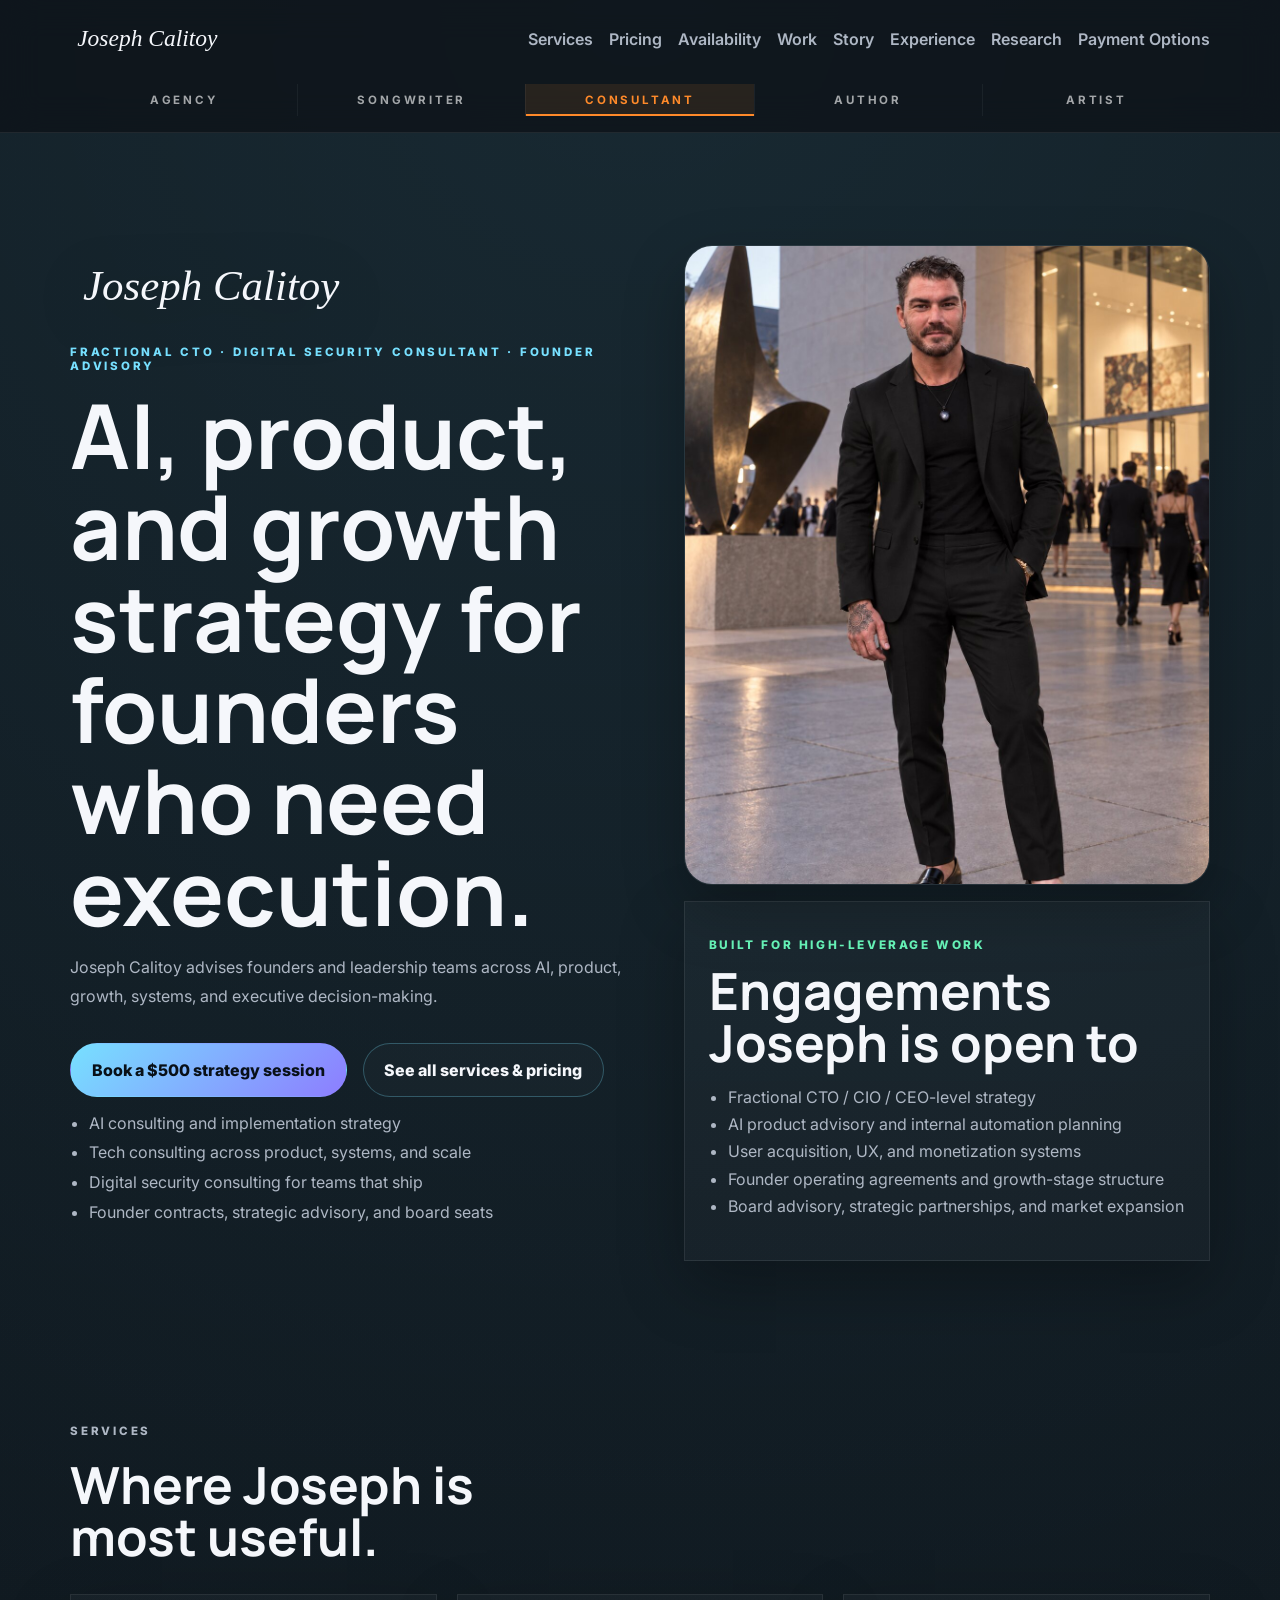
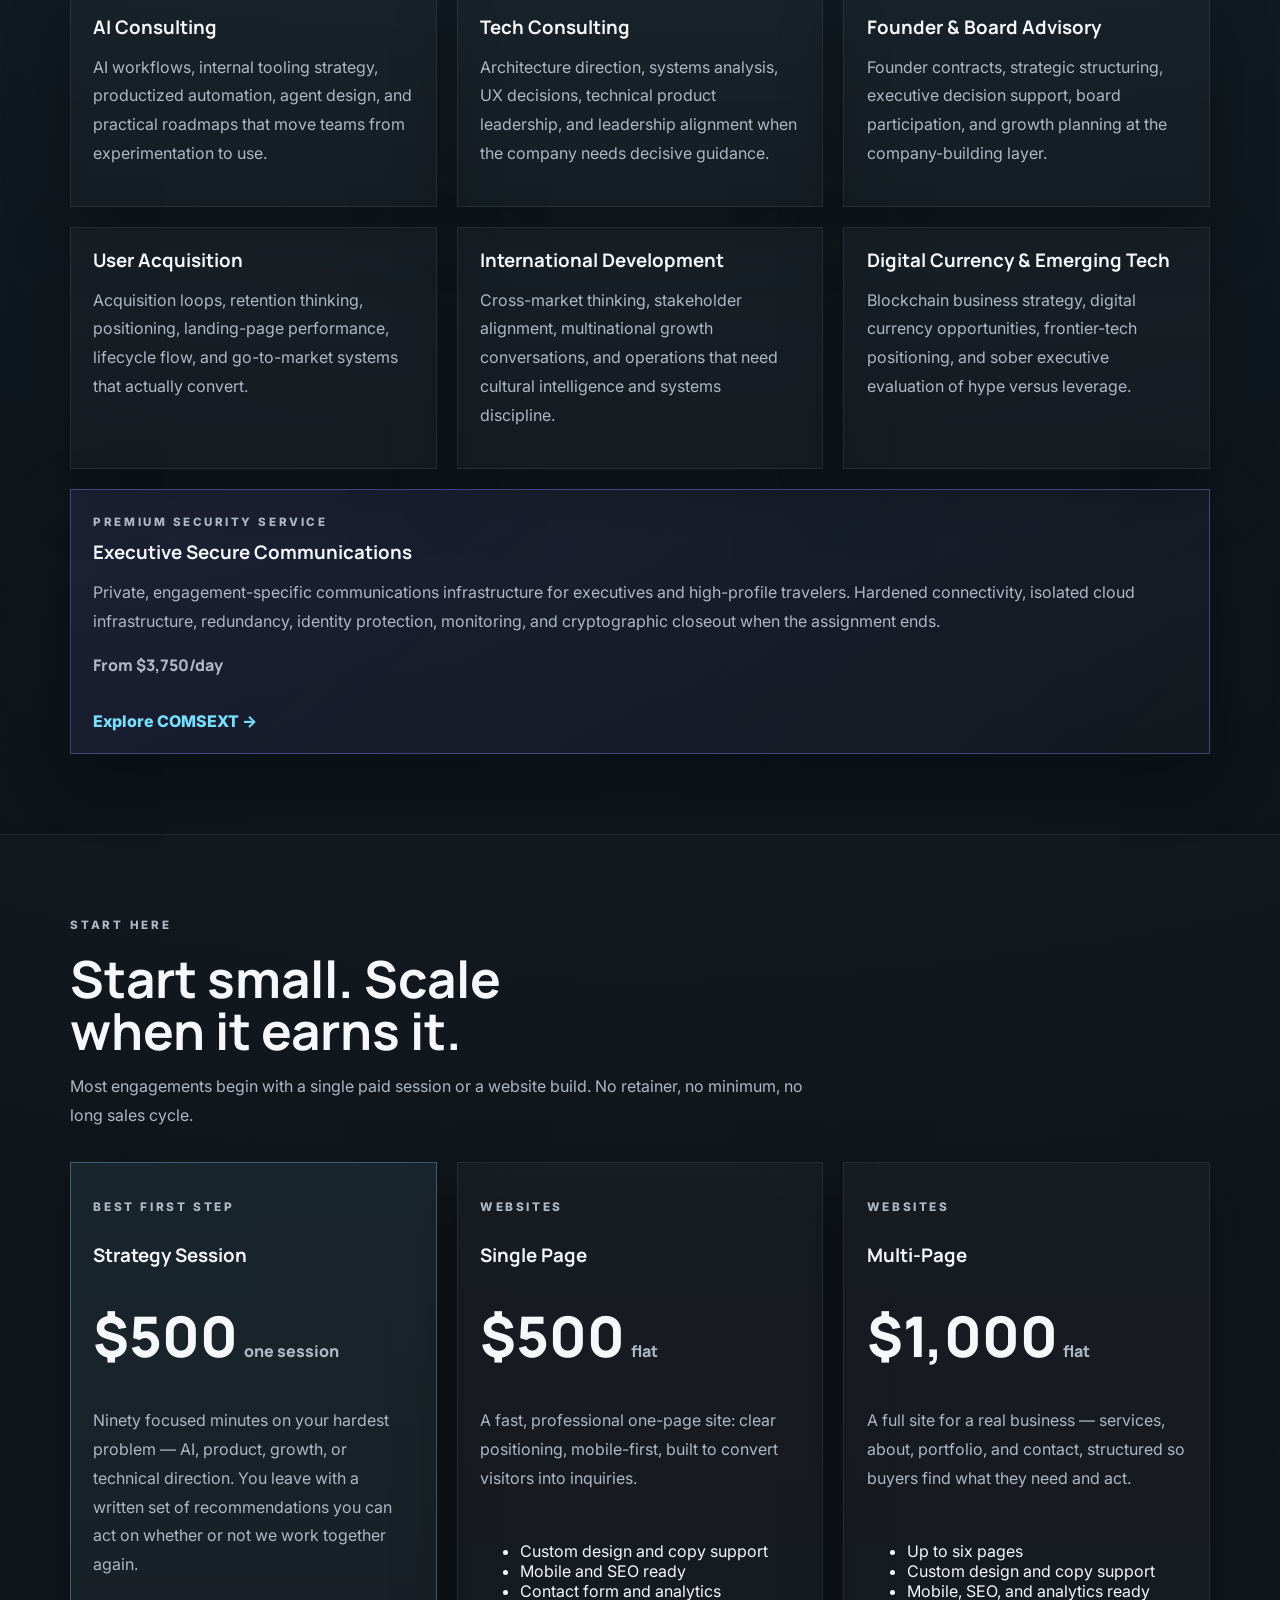
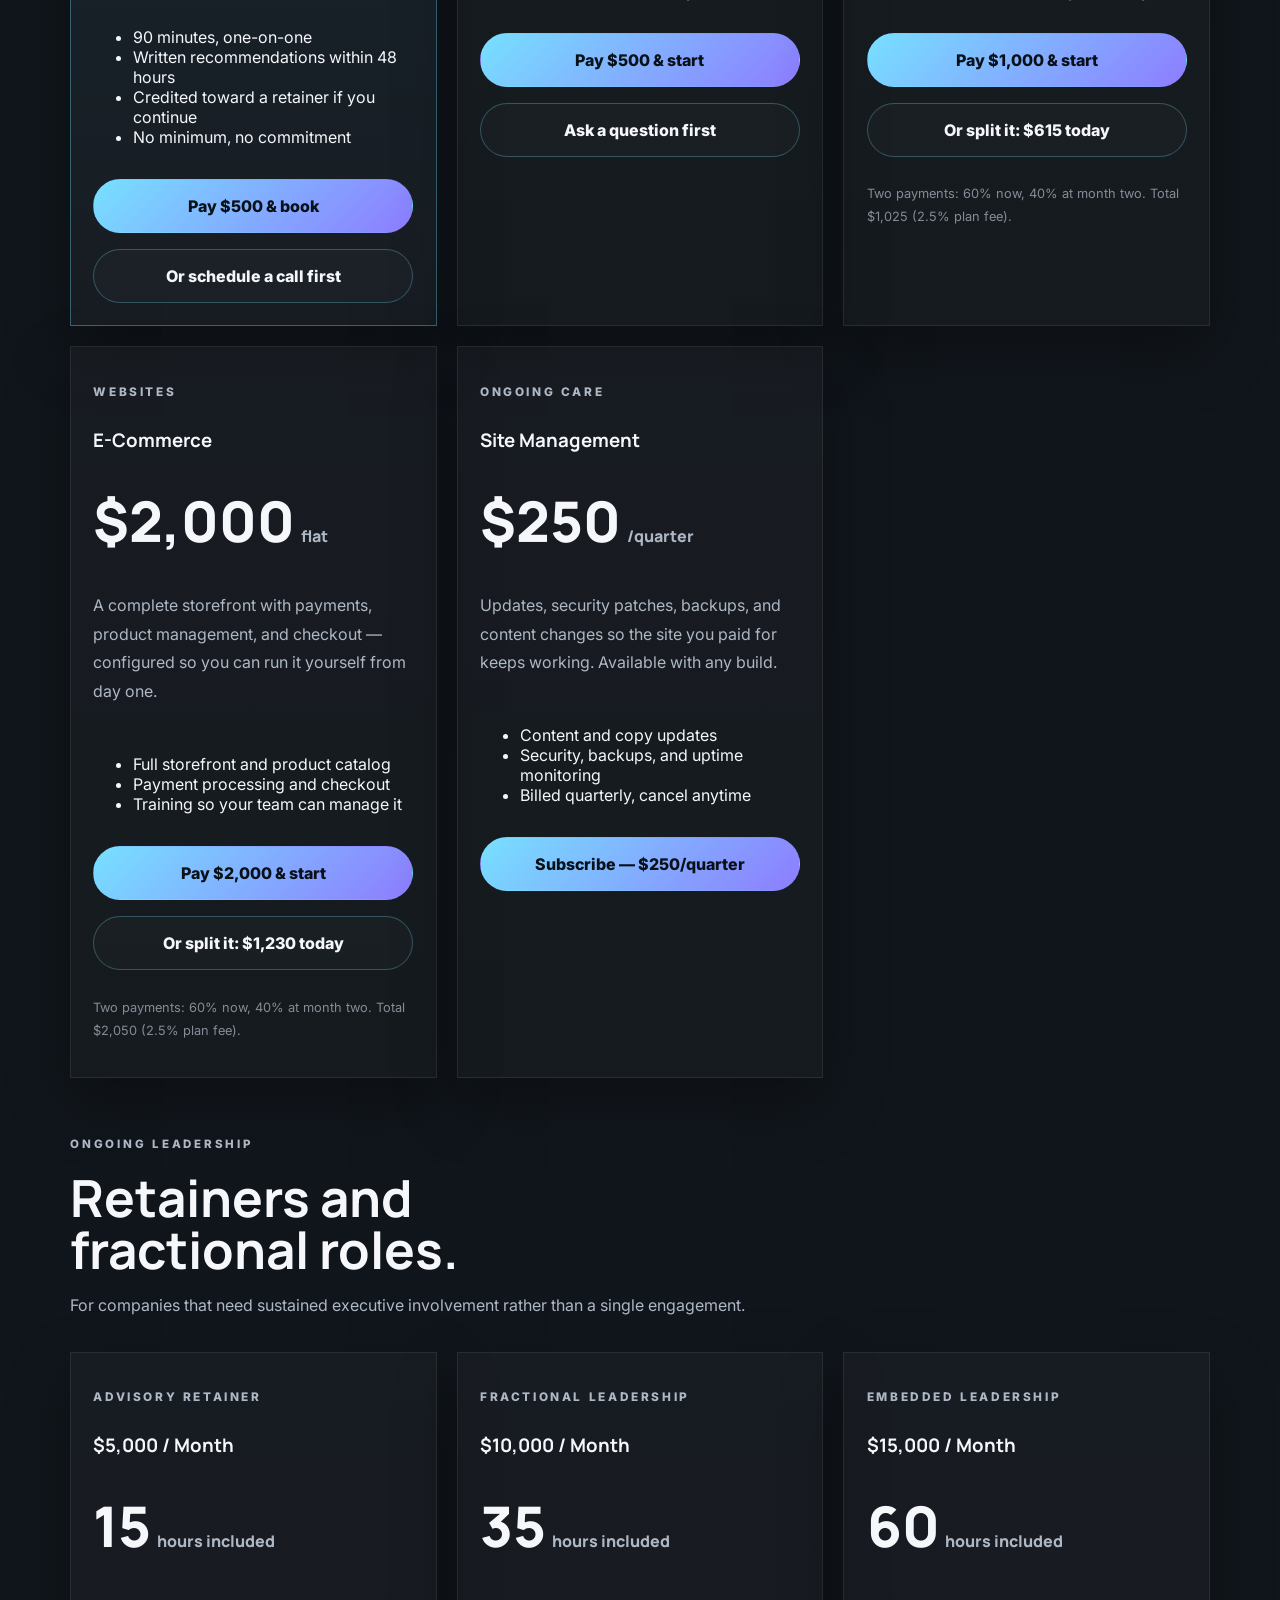
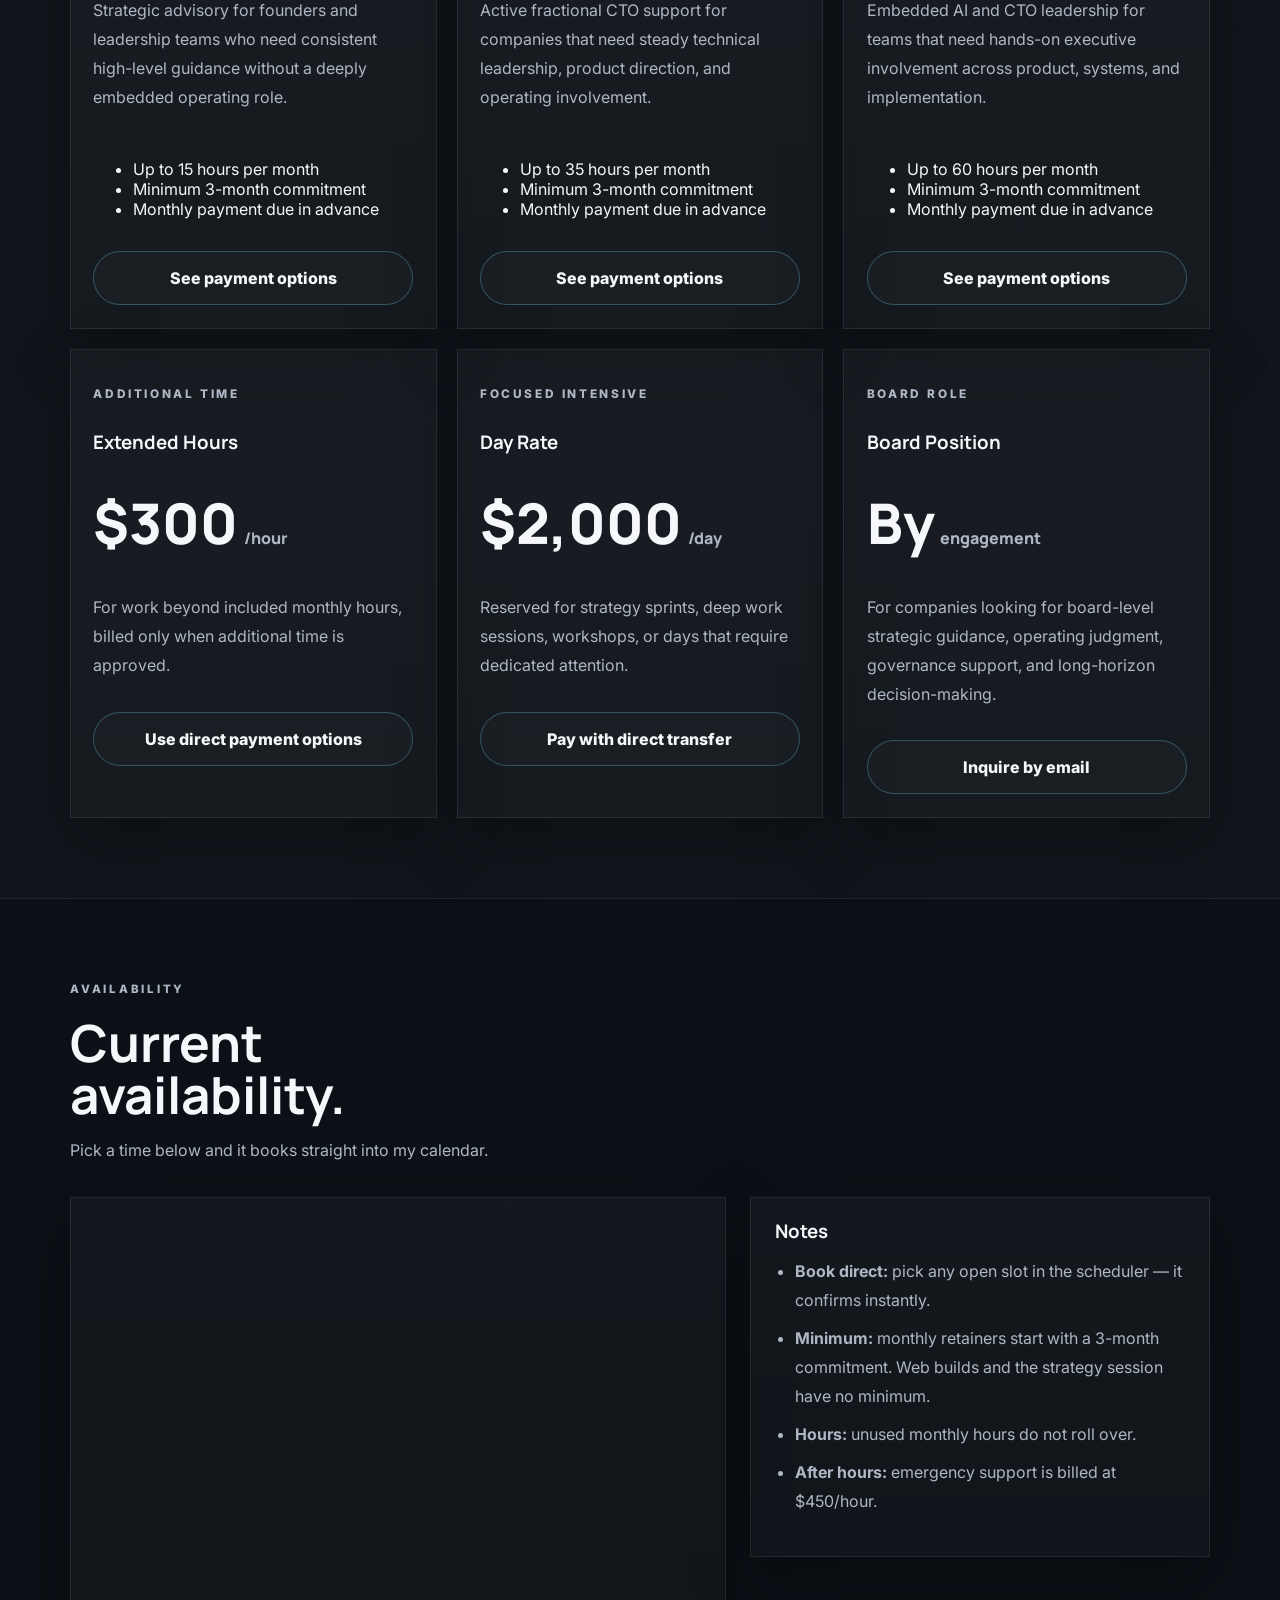
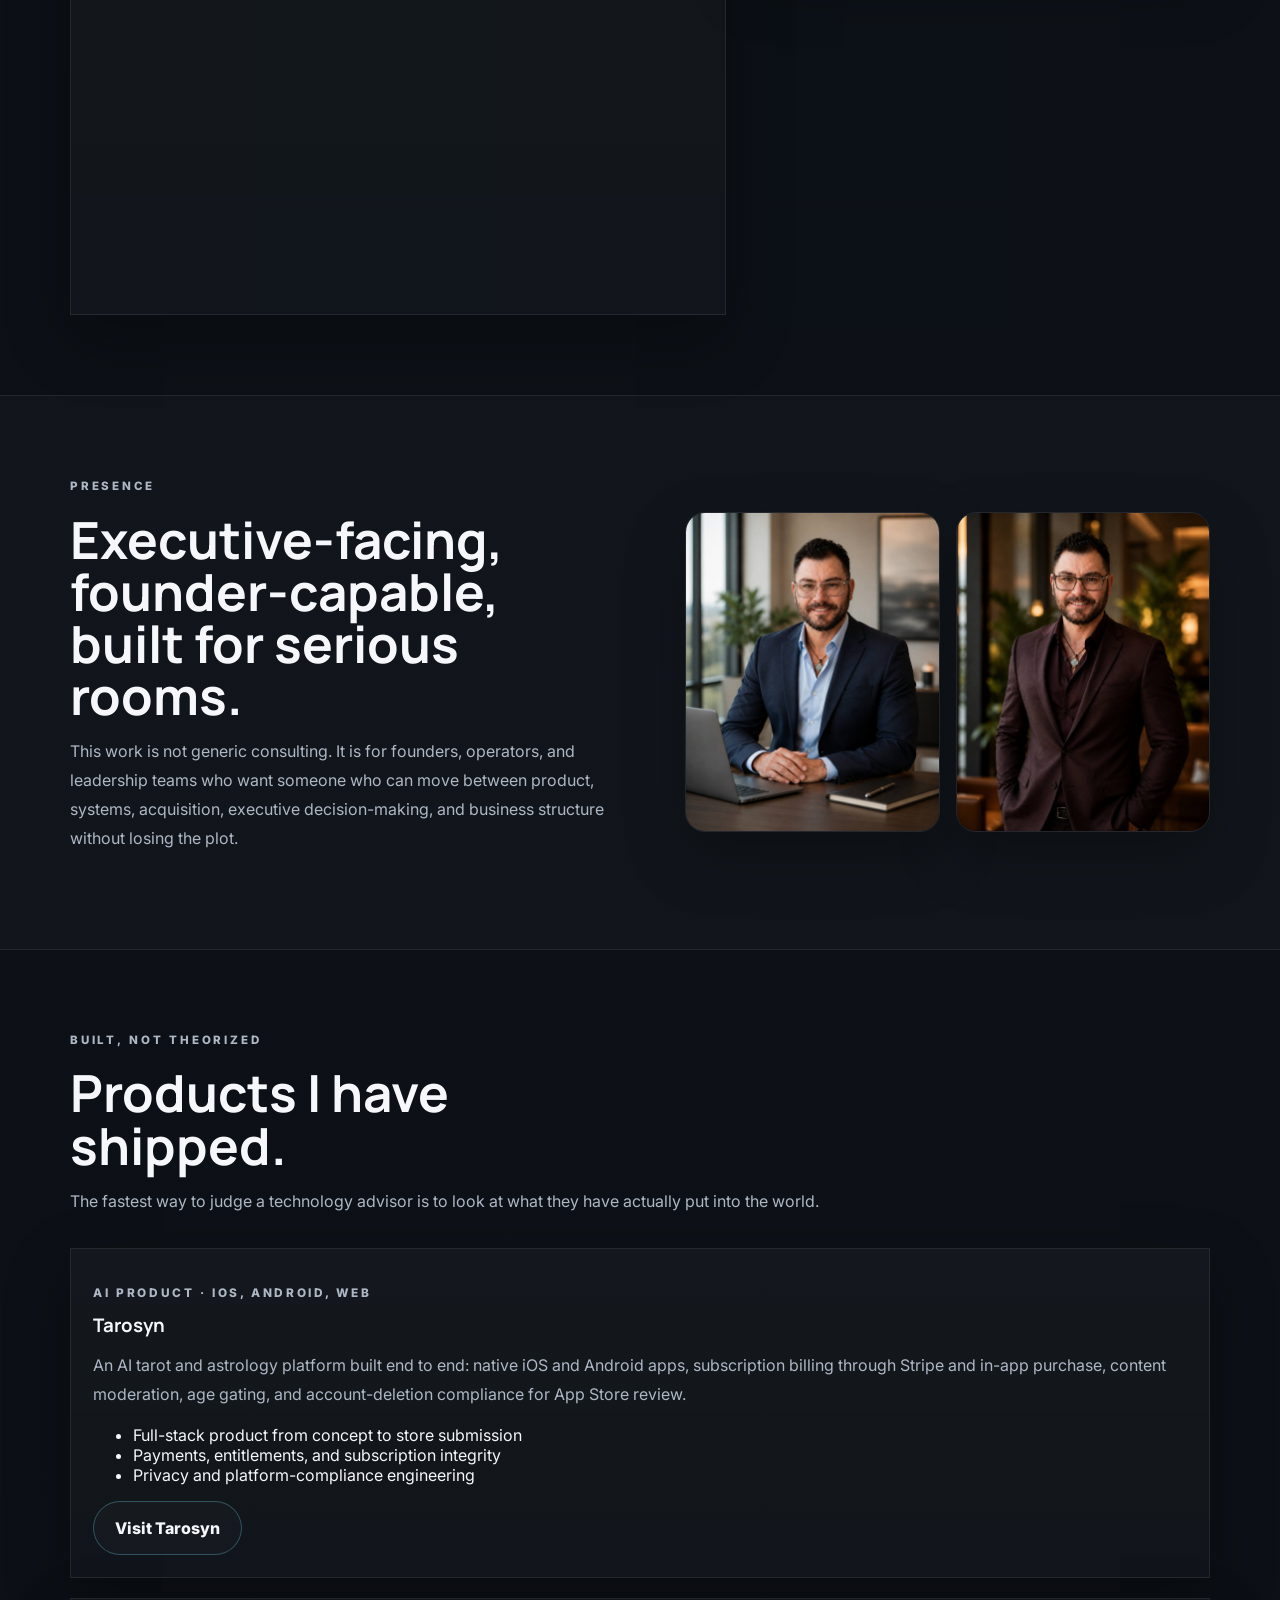
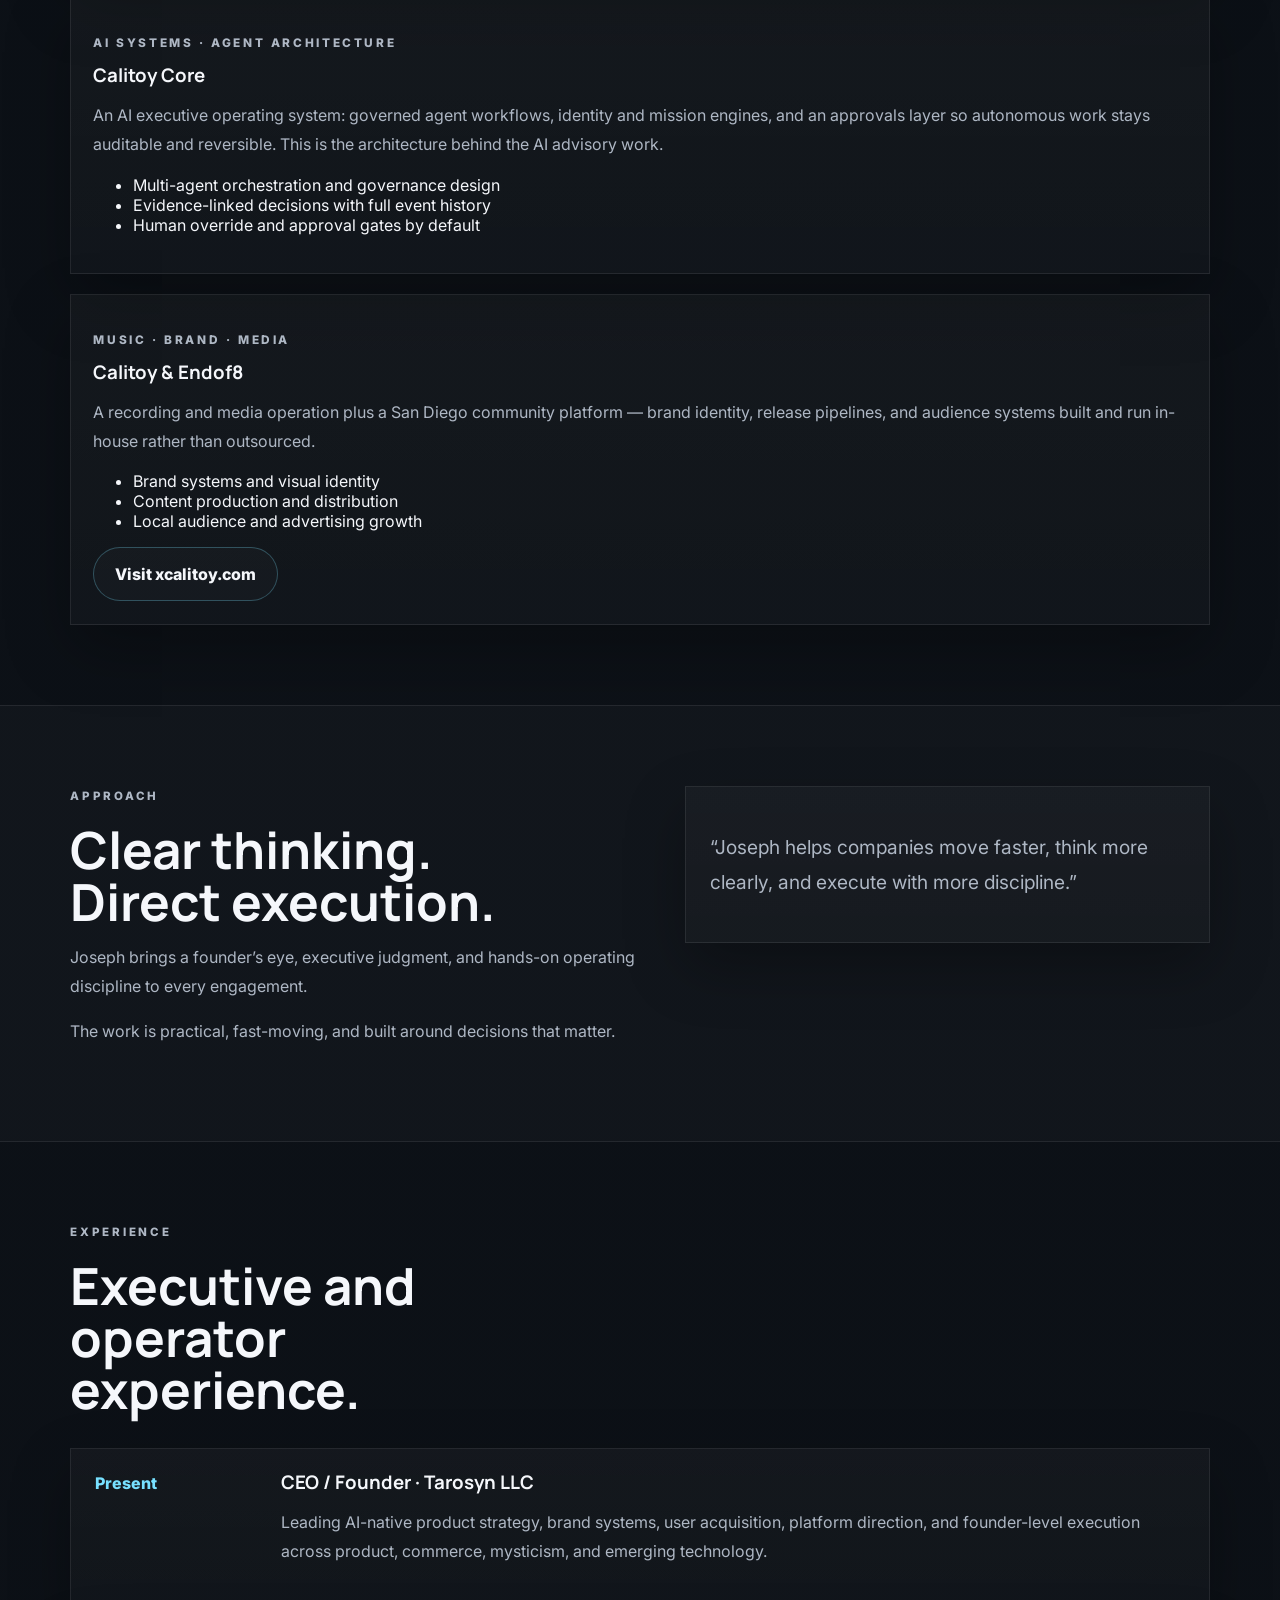
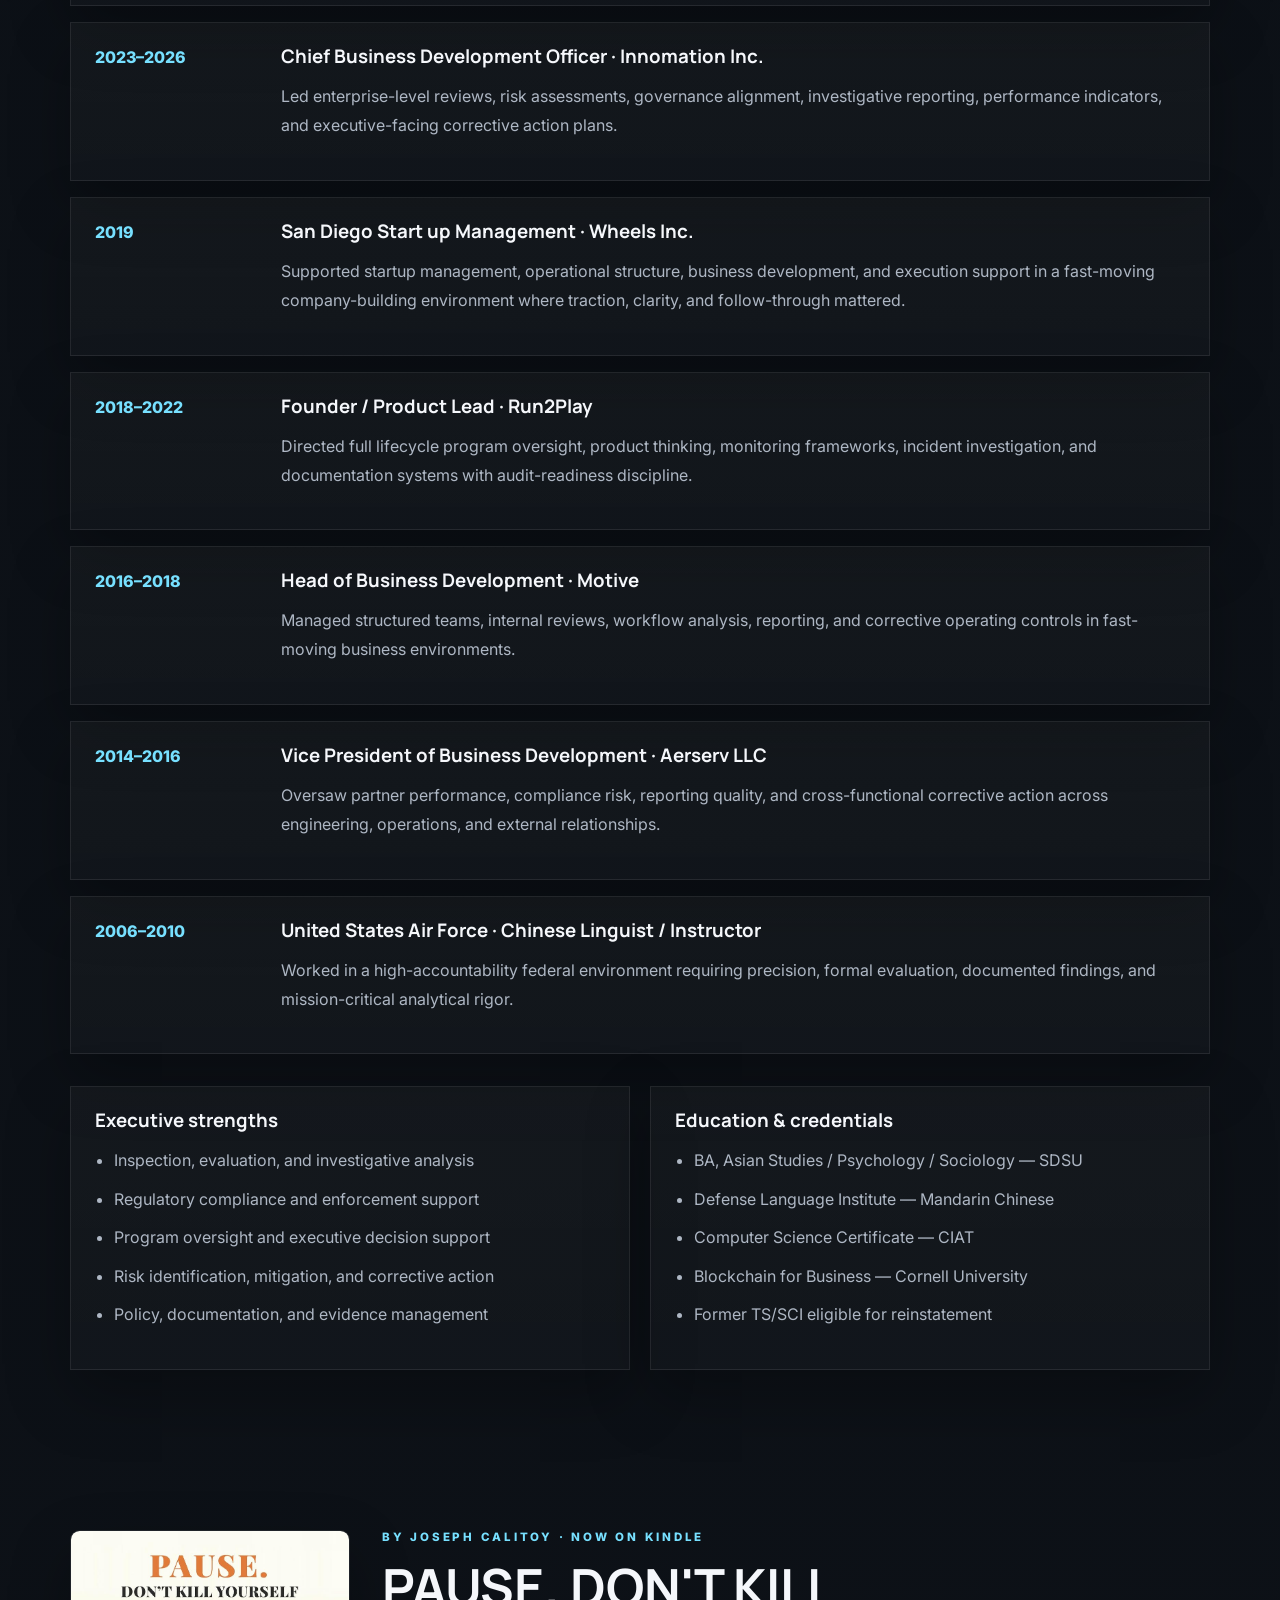
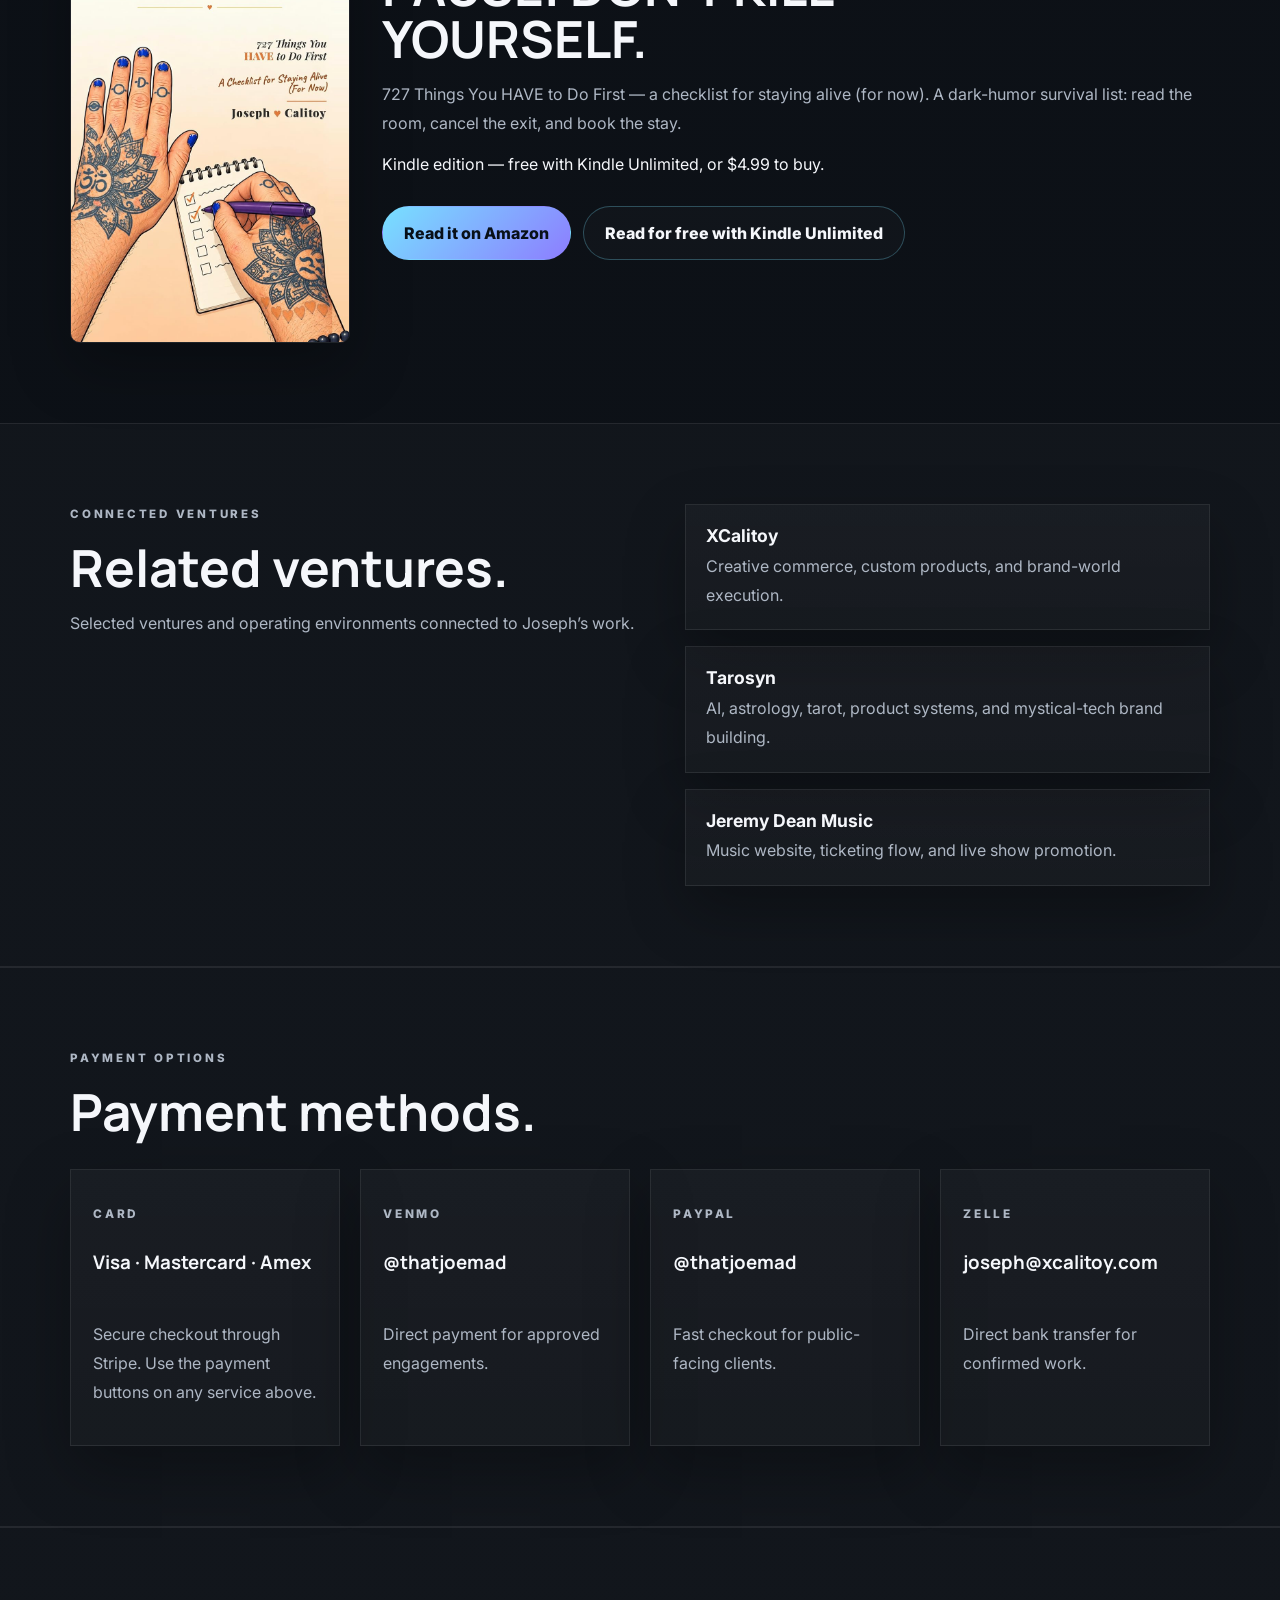
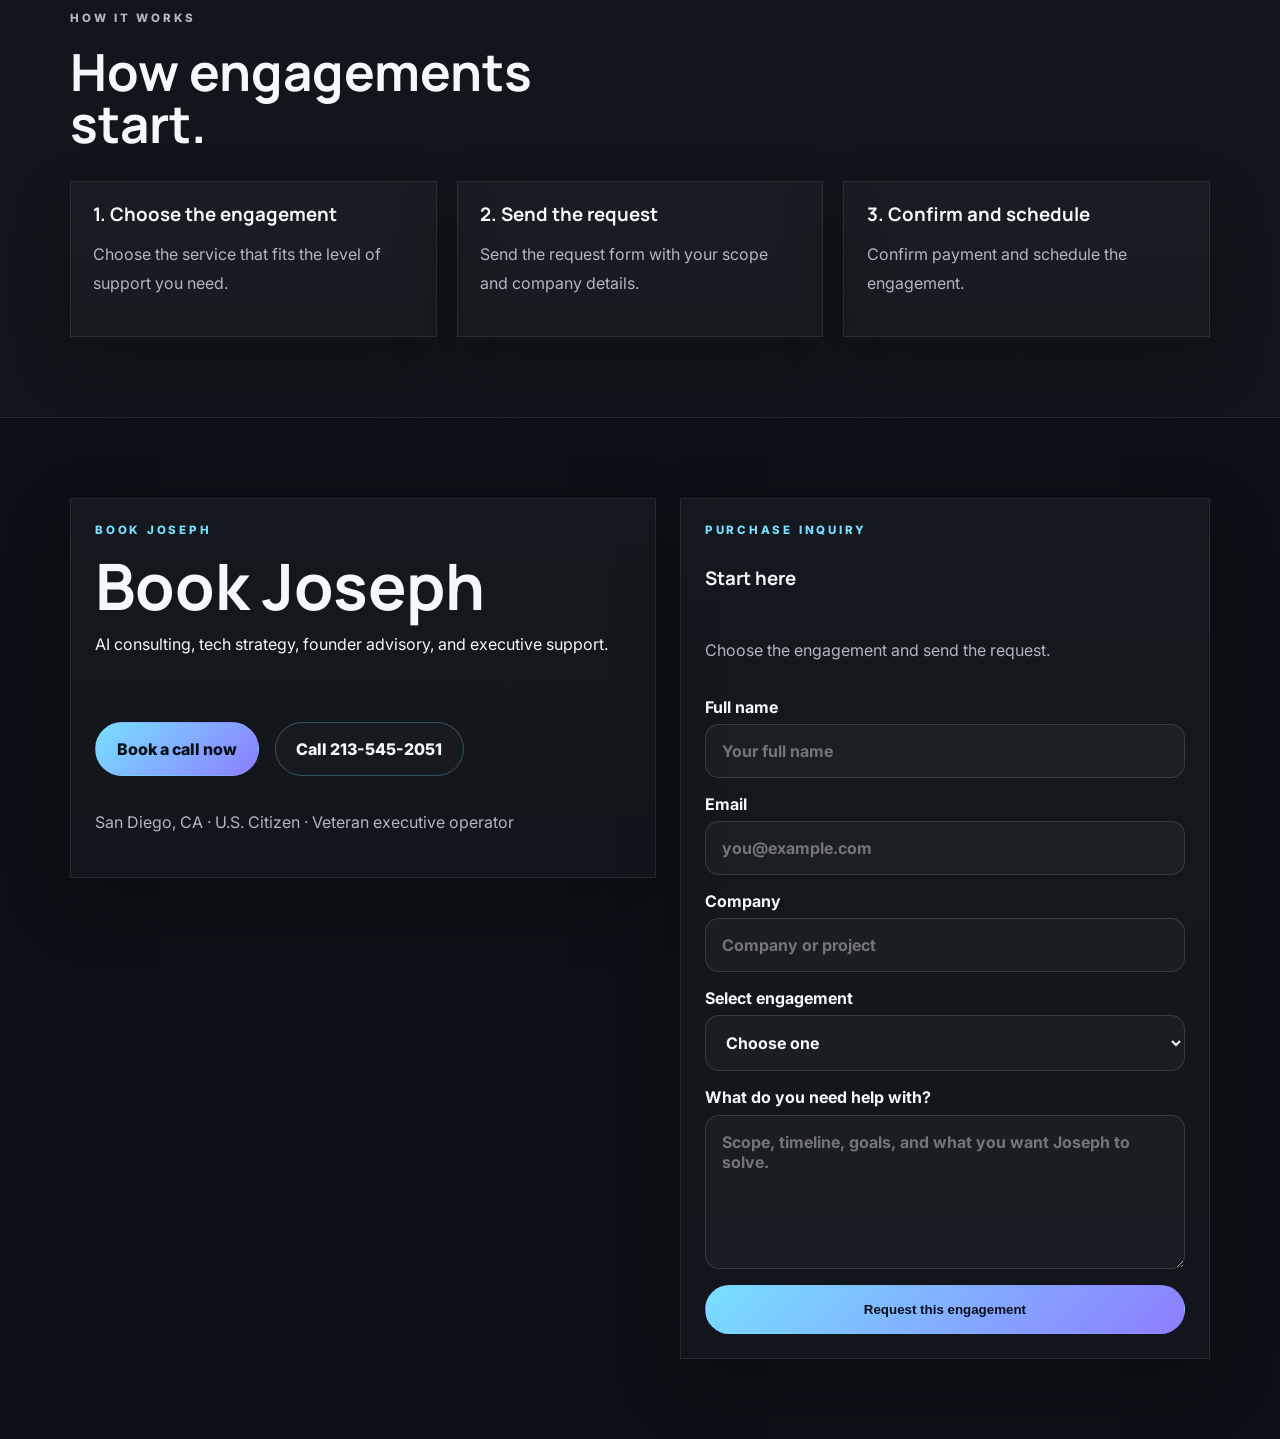
==== commit 252358aa: "roles: Fractional CTO / Digital Security Consultant (eyebrow, titles, hero points)" ====
--- a/index.html
+++ b/index.html
@@ -3,18 +3,18 @@
   <head>
     <meta charset="UTF-8" />
     <meta name="viewport" content="width=device-width, initial-scale=1.0" />
-    <title>Joseph Calitoy | AI Consultant, Fractional CTO & Founder Advisor</title>
+    <title>Joseph Calitoy | Fractional CTO & Digital Security Consultant</title>
     <meta name="description" content="AI consulting, fractional CTO leadership, and website design in San Diego. Start with a $500 strategy session or a website build from $500. Founder advisory, product strategy, and growth systems." />
     <meta name="keywords" content="Joseph Calitoy, AI consultant, fractional CTO, founder advisor, board advisor, tech consultant, product strategy, growth strategy, executive advisor, website design San Diego, small business website, ecommerce website design, web developer San Diego" />
     <link rel="canonical" href="https://josephcalitoy.com/" />
     <meta property="og:type" content="website" />
     <meta property="og:site_name" content="Joseph Calitoy" />
-    <meta property="og:title" content="Joseph Calitoy | AI Consultant, Fractional CTO & Founder Advisor" />
+    <meta property="og:title" content="Joseph Calitoy | Fractional CTO & Digital Security Consultant" />
     <meta property="og:description" content="AI consulting, fractional CTO leadership, and website builds. Start with a $500 strategy session — 90 minutes plus written recommendations." />
     <meta property="og:url" content="https://josephcalitoy.com/" />
     <meta property="og:image" content="https://josephcalitoy.com/assets/joseph-calitoy-social.jpg?v=20261104a" />
     <meta name="twitter:card" content="summary_large_image" />
-    <meta name="twitter:title" content="Joseph Calitoy | AI Consultant, Fractional CTO & Founder Advisor" />
+    <meta name="twitter:title" content="Joseph Calitoy | Fractional CTO & Digital Security Consultant" />
     <meta name="twitter:description" content="AI consulting, fractional CTO leadership, and website builds from $500. Book a strategy session." />
     <meta name="twitter:image" content="https://josephcalitoy.com/assets/joseph-calitoy-social.jpg?v=20261104a" />
     <link rel="preconnect" href="https://fonts.googleapis.com" />
@@ -49,7 +49,7 @@
         "founder": {
           "@type": "Person",
           "name": "Joseph Calitoy",
-          "jobTitle": "AI Consultant, Fractional CTO, Founder Advisor",
+          "jobTitle": "Fractional CTO, Digital Security Consultant, Founder Advisor",
           "url": "https://josephcalitoy.com/",
           "sameAs": ["https://xcalitoy.com/", "https://tarosyn.com/"]
         },
@@ -119,7 +119,7 @@
         <div class="container hero-grid">
           <div class="hero-copy">
             <img src="assets/joseph-calitoy-wordmark.svg" alt="Joseph Calitoy calligraphy logo" class="hero-wordmark" />
-            <p class="eyebrow">AI consulting · Tech strategy · Founder advisory</p>
+            <p class="eyebrow">Fractional CTO · Digital Security Consultant · Founder advisory</p>
             <h1>AI, product, and growth strategy for founders who need execution.</h1>
             <p class="lede">
               Joseph Calitoy advises founders and leadership teams across AI, product, growth, systems, and executive decision-making.
@@ -131,6 +131,7 @@
             <ul class="hero-points">
               <li>AI consulting and implementation strategy</li>
               <li>Tech consulting across product, systems, and scale</li>
+              <li>Digital security consulting for teams that ship</li>
               <li>Founder contracts, strategic advisory, and board seats</li>
             </ul>
           </div>
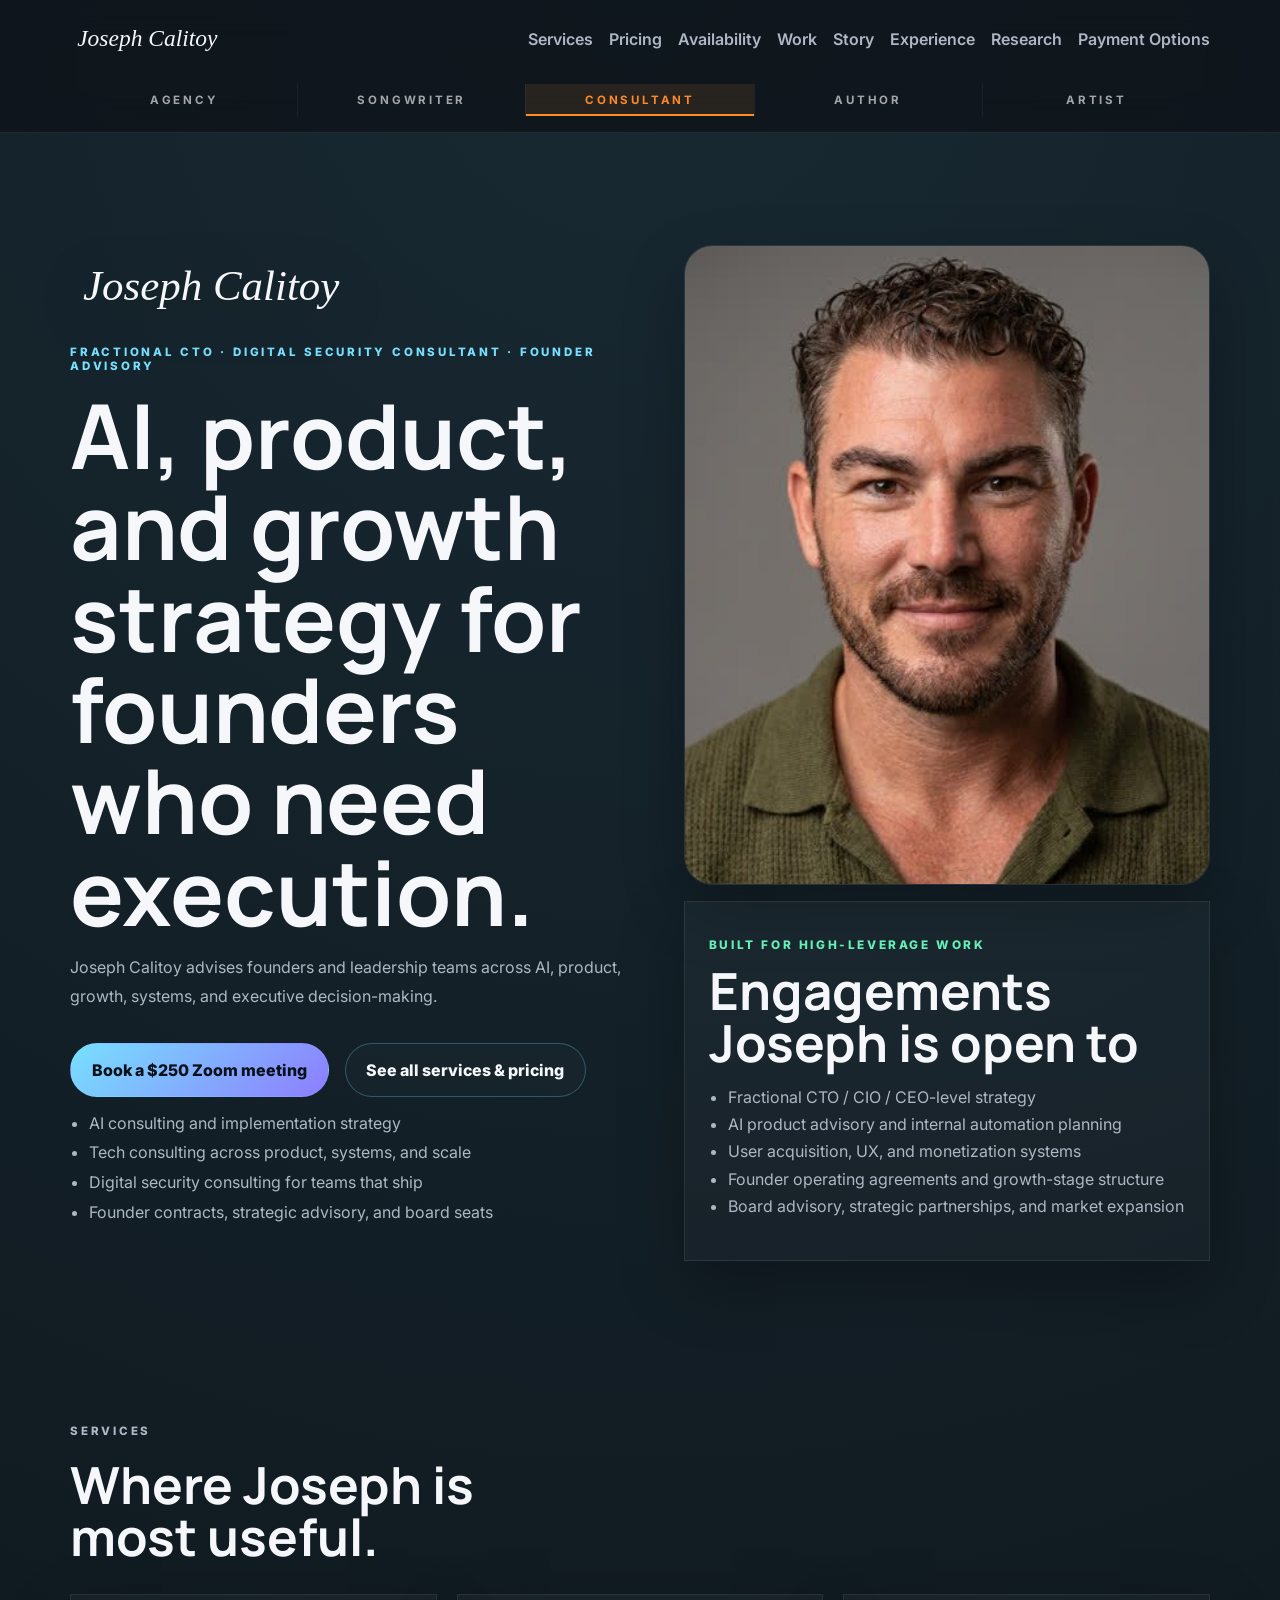
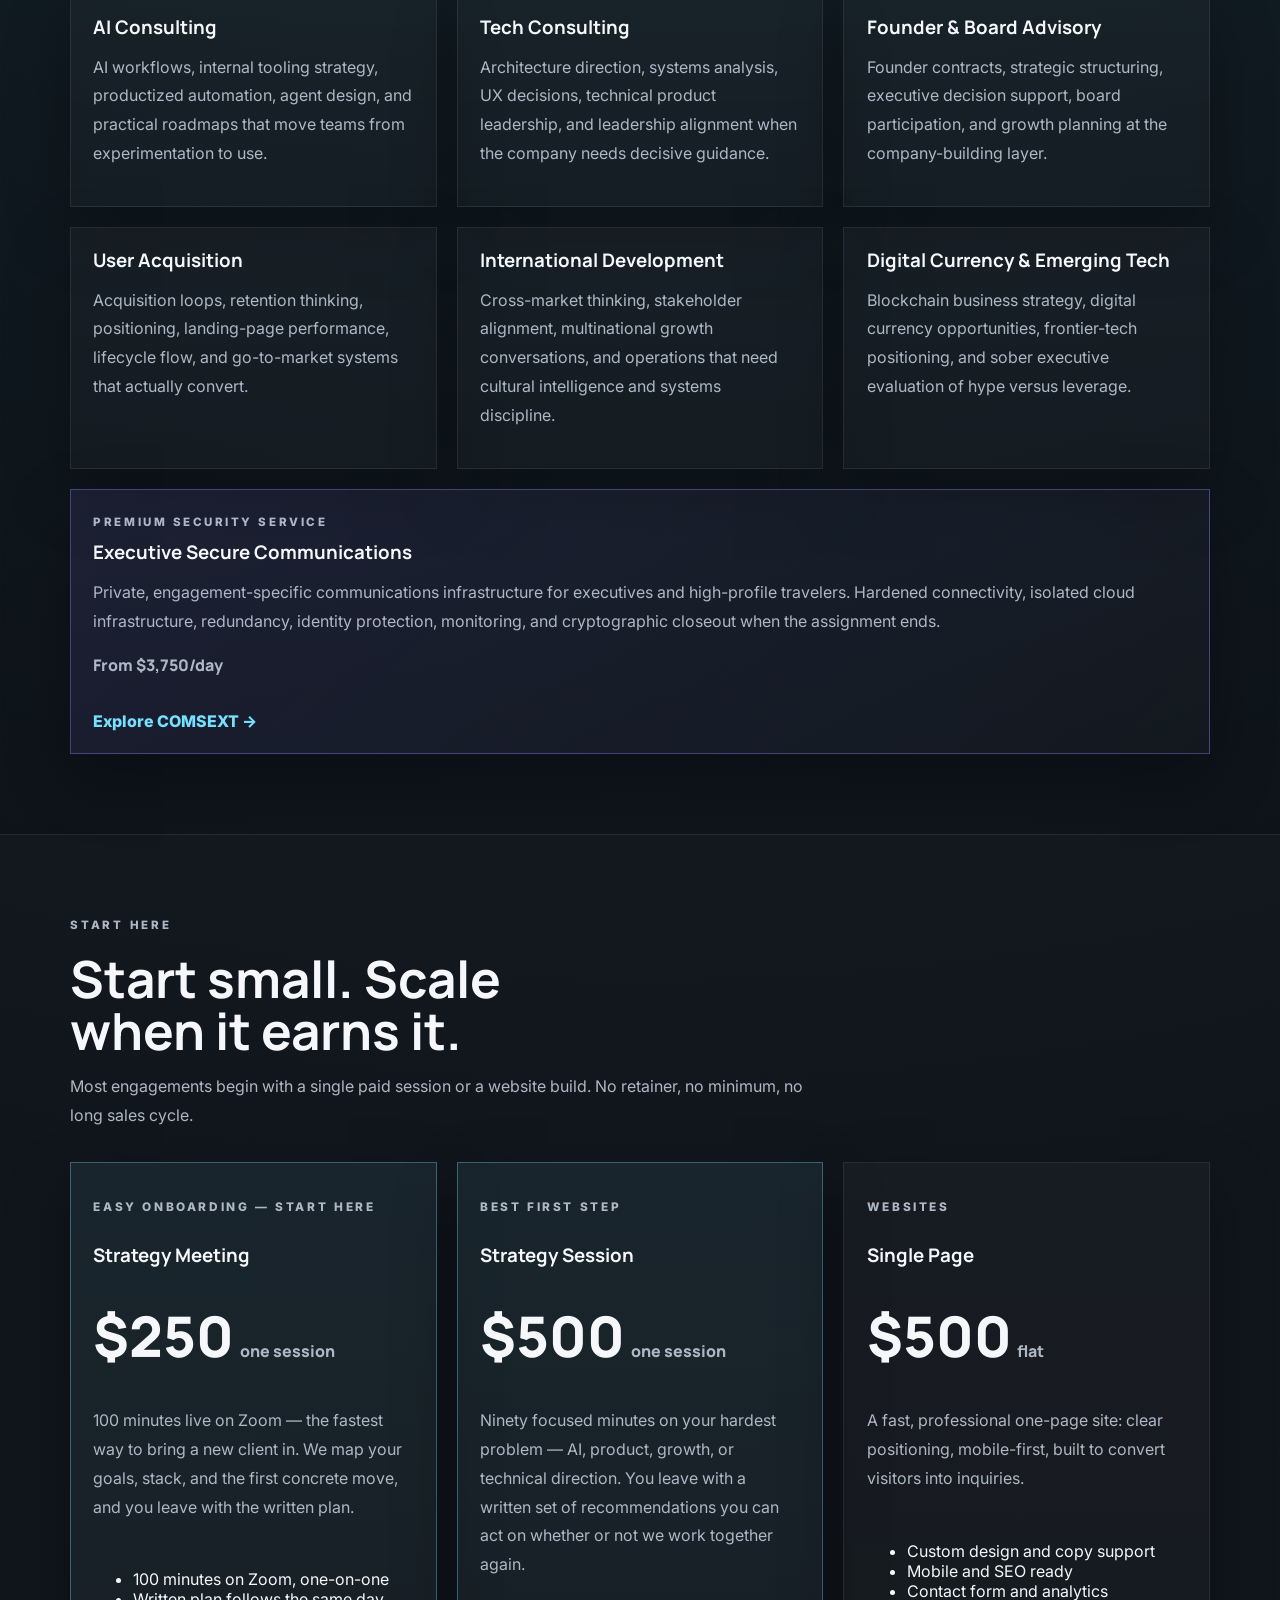
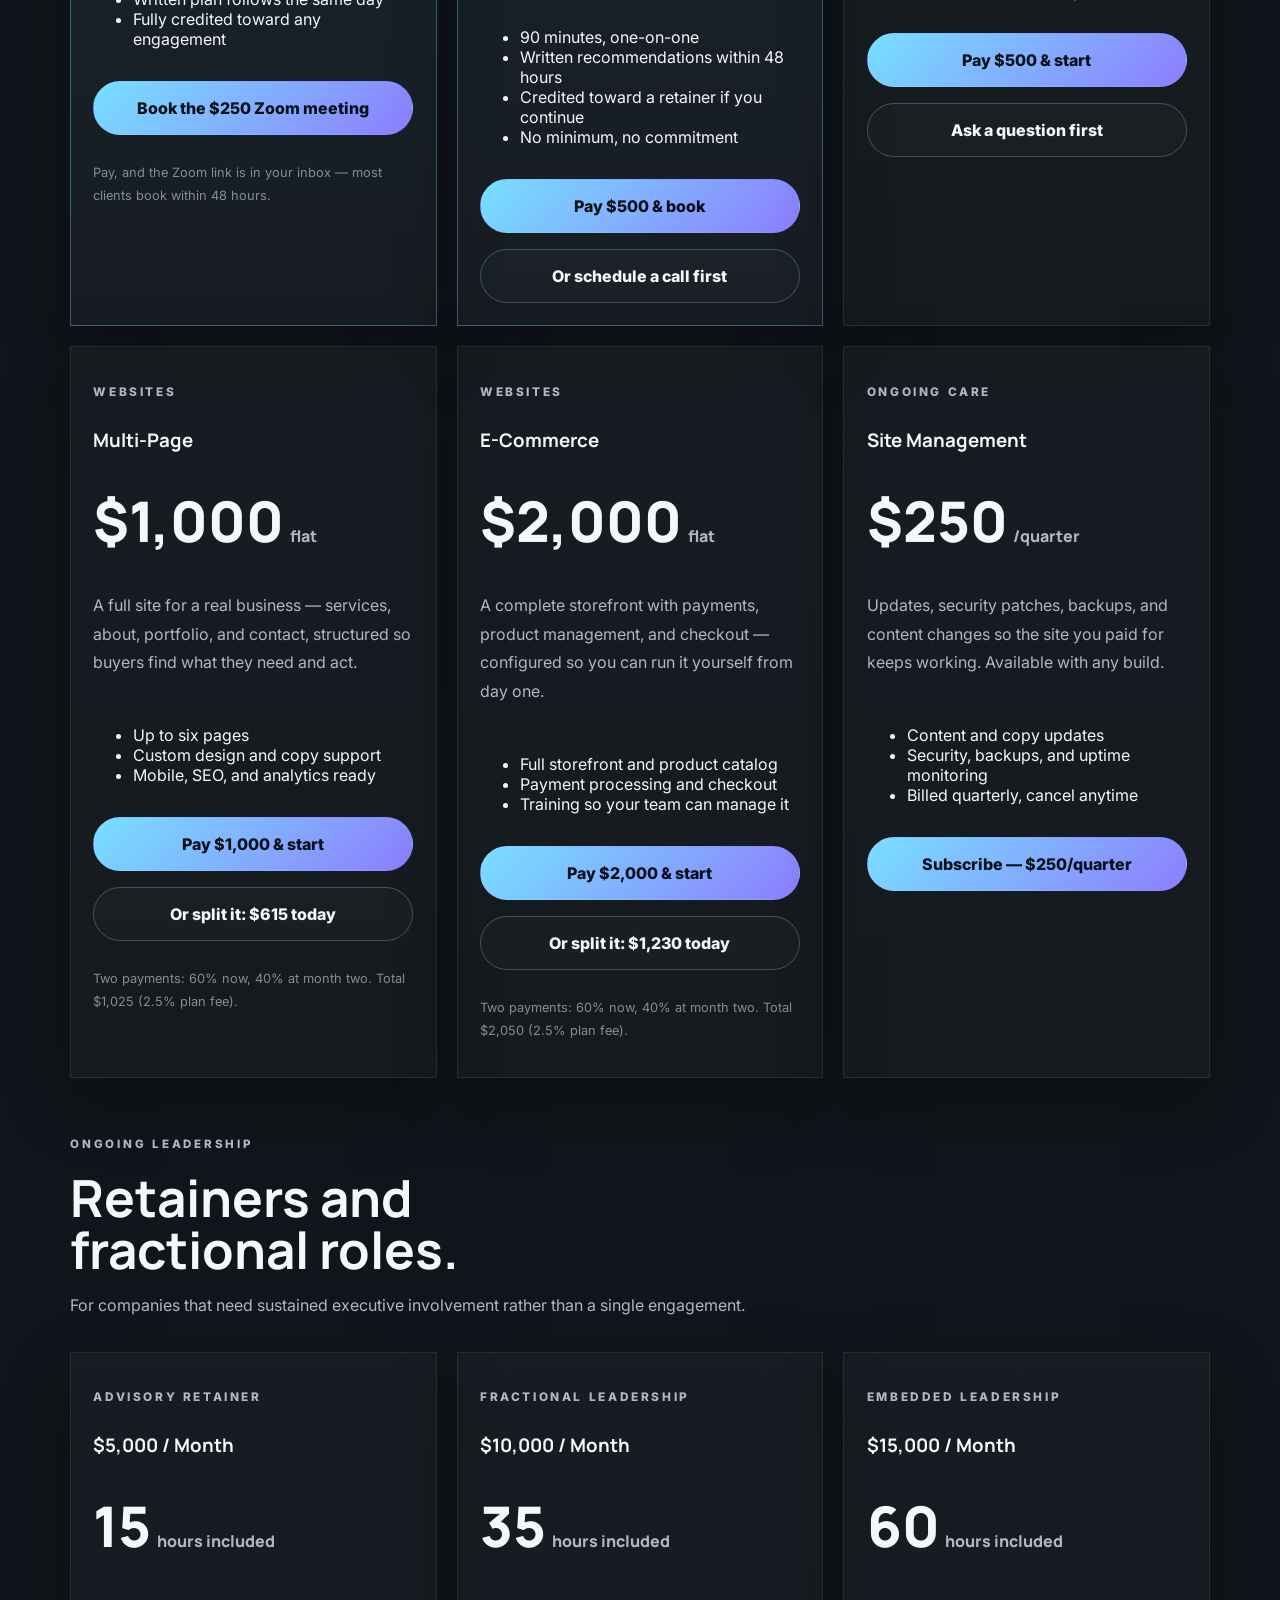
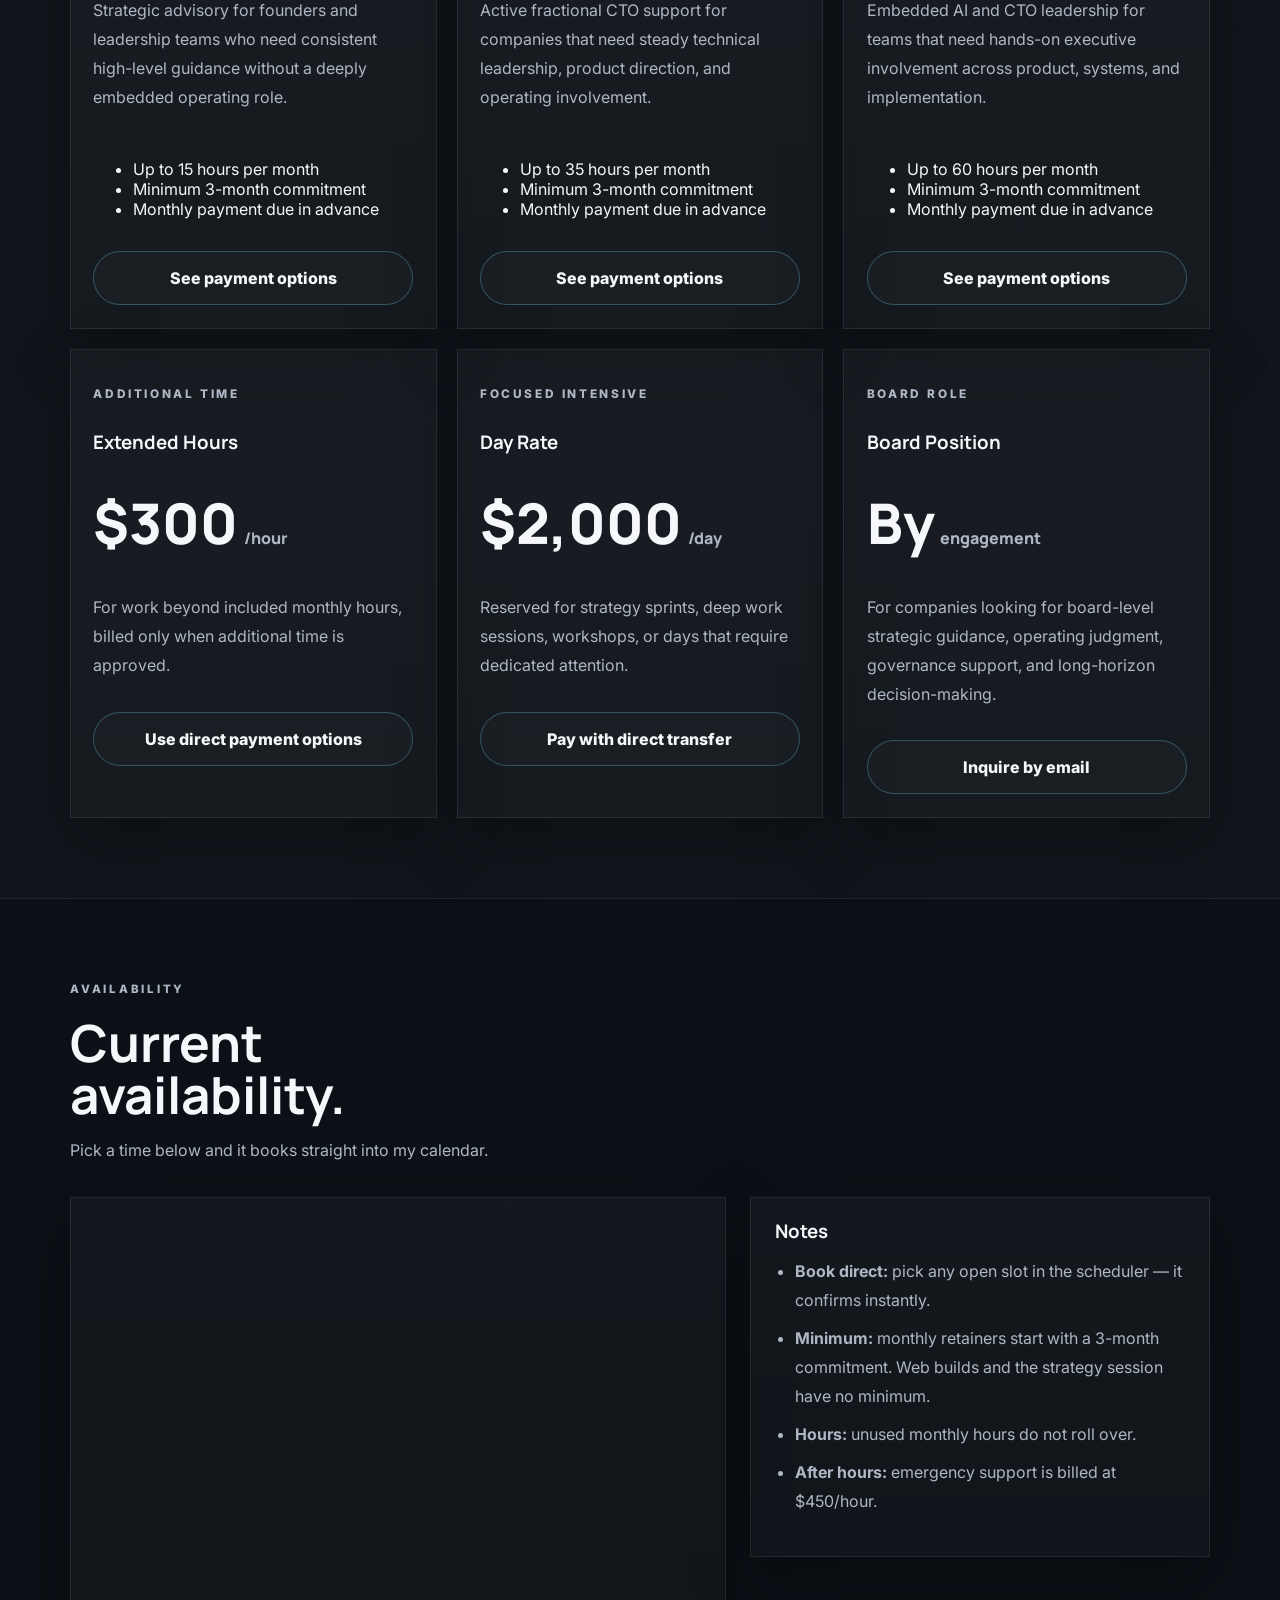
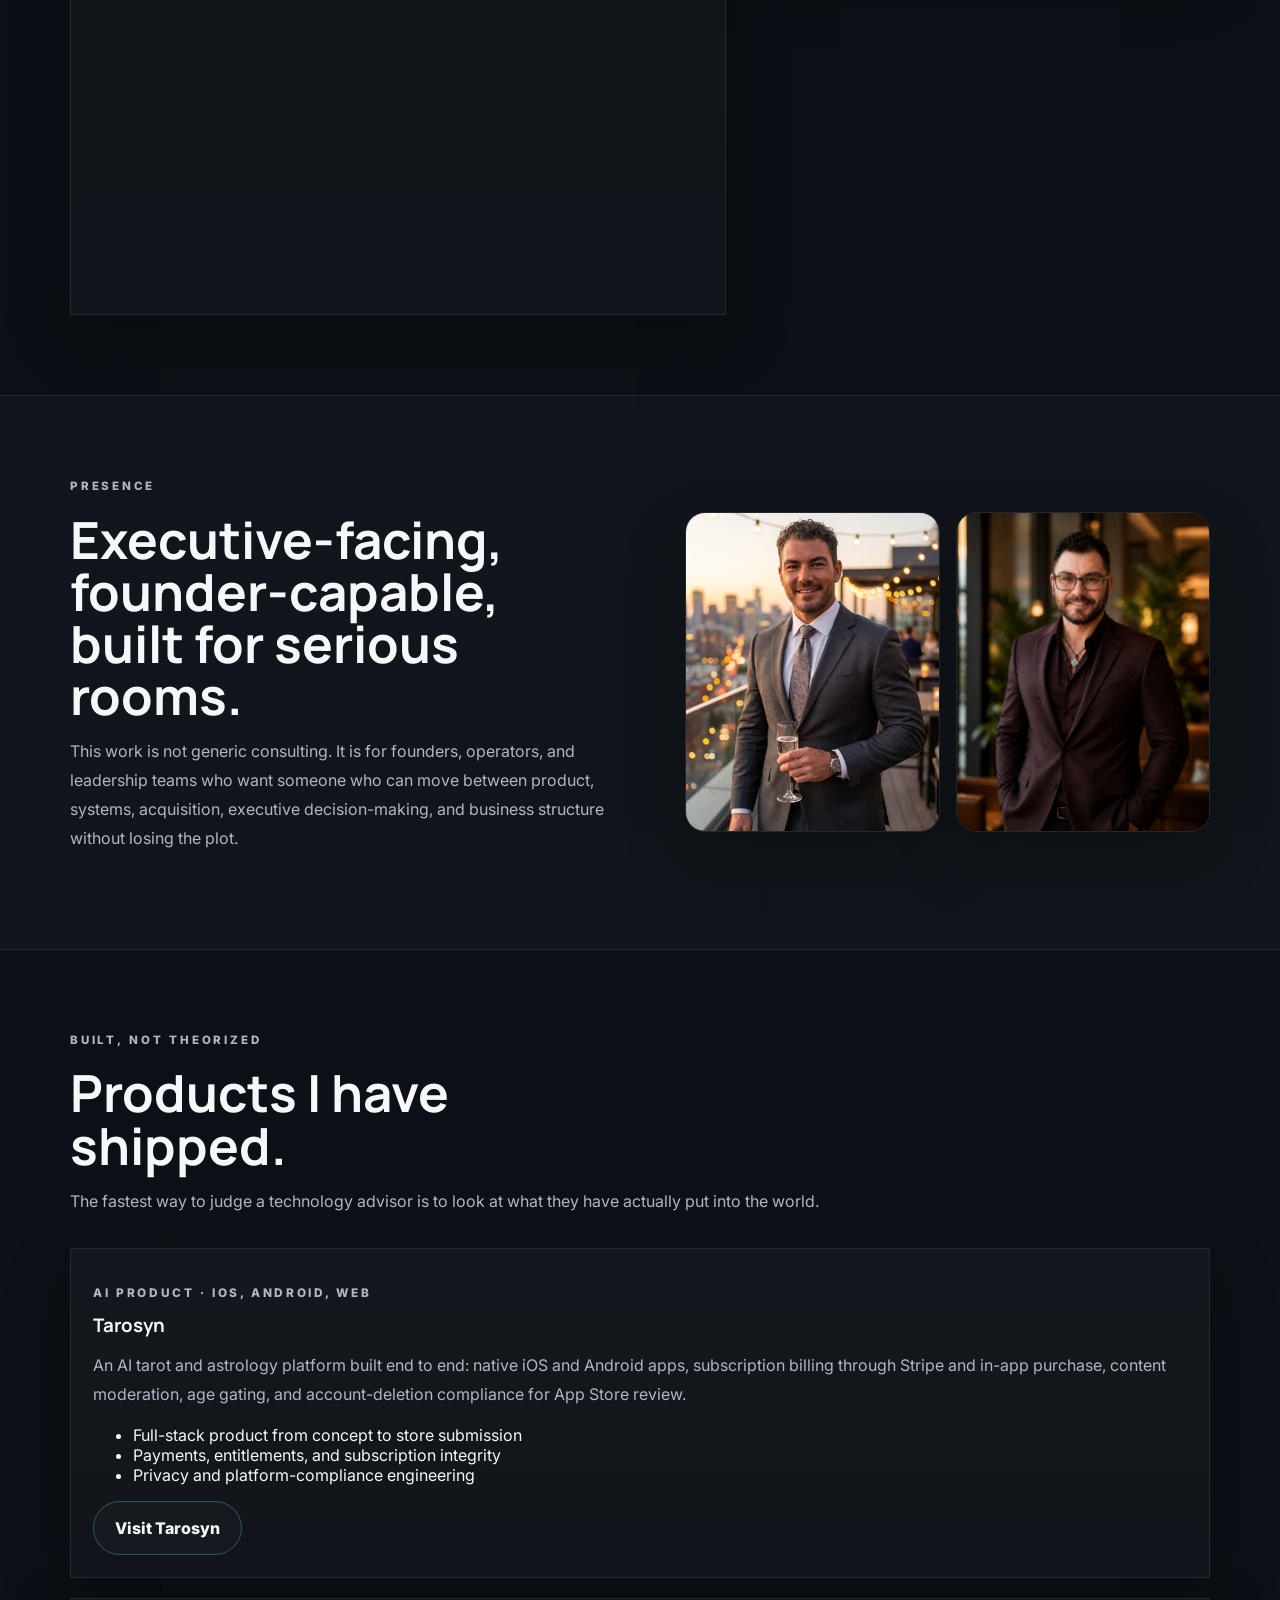
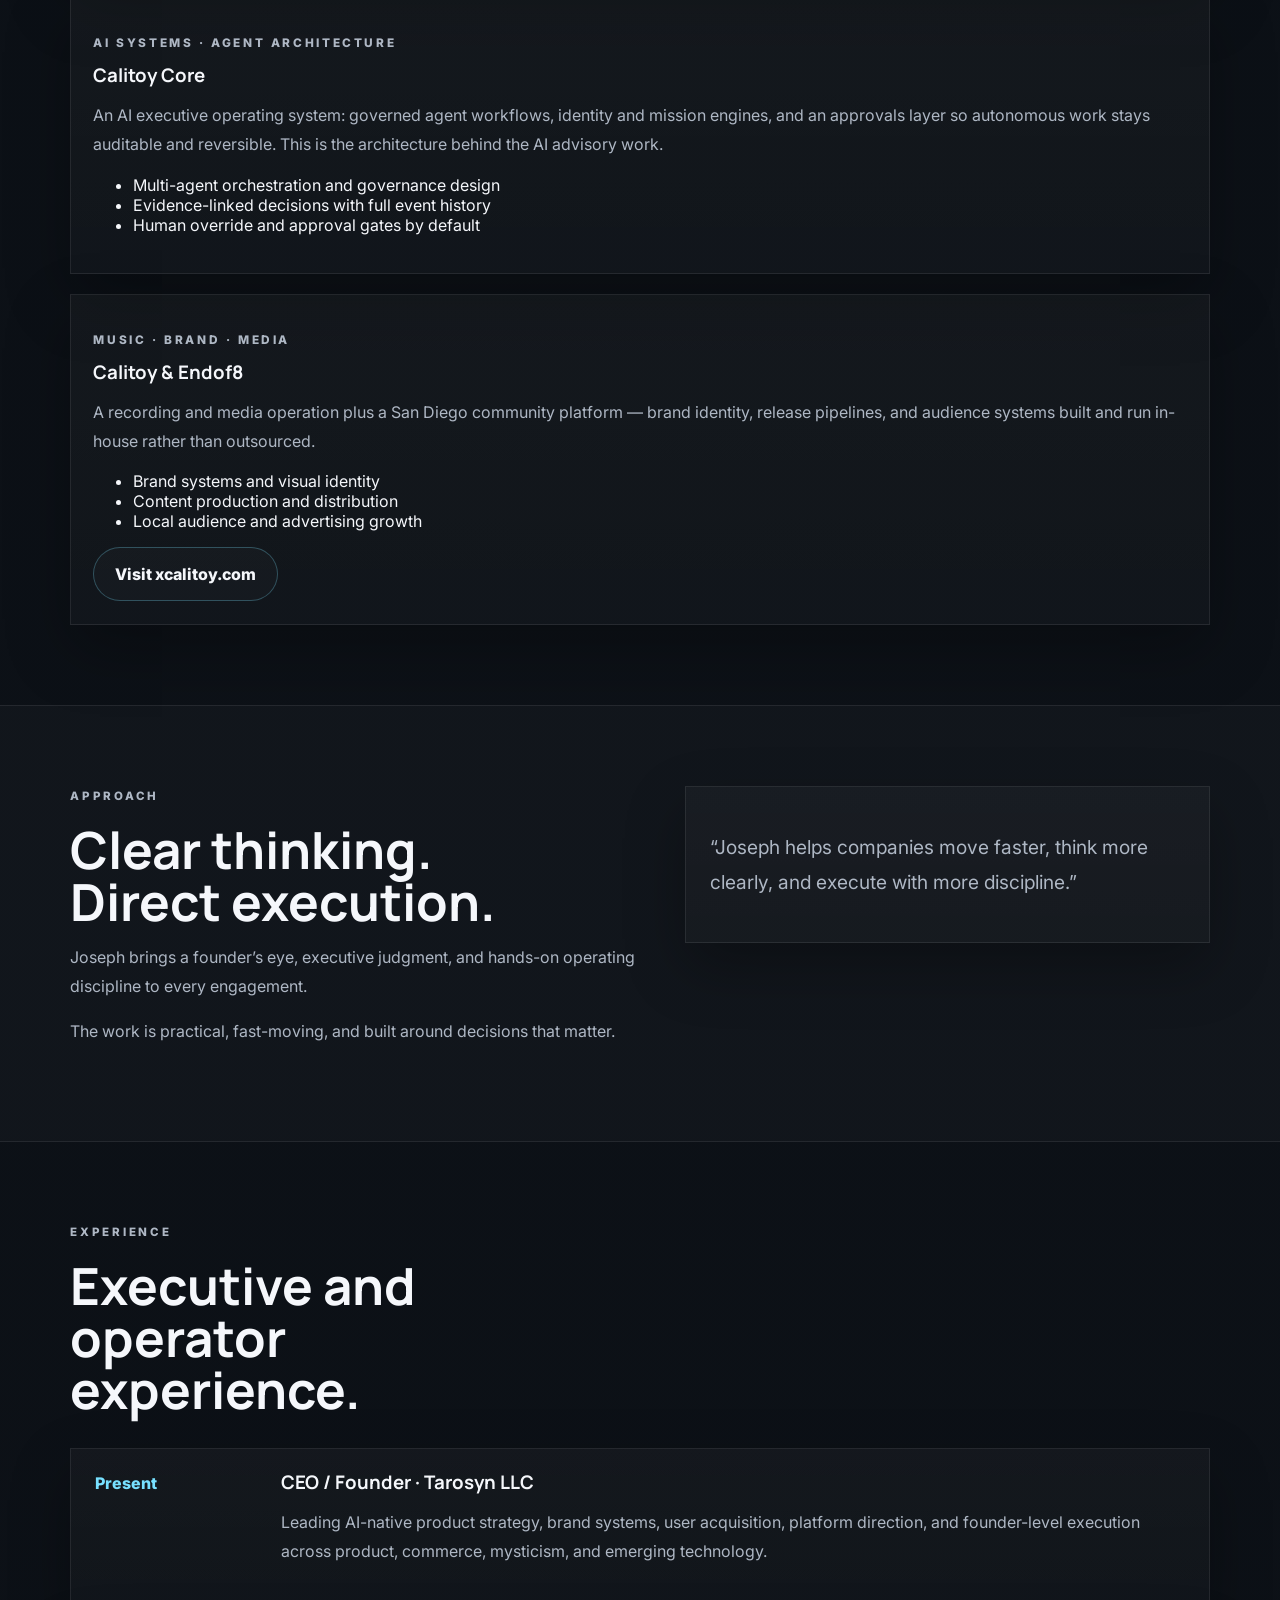
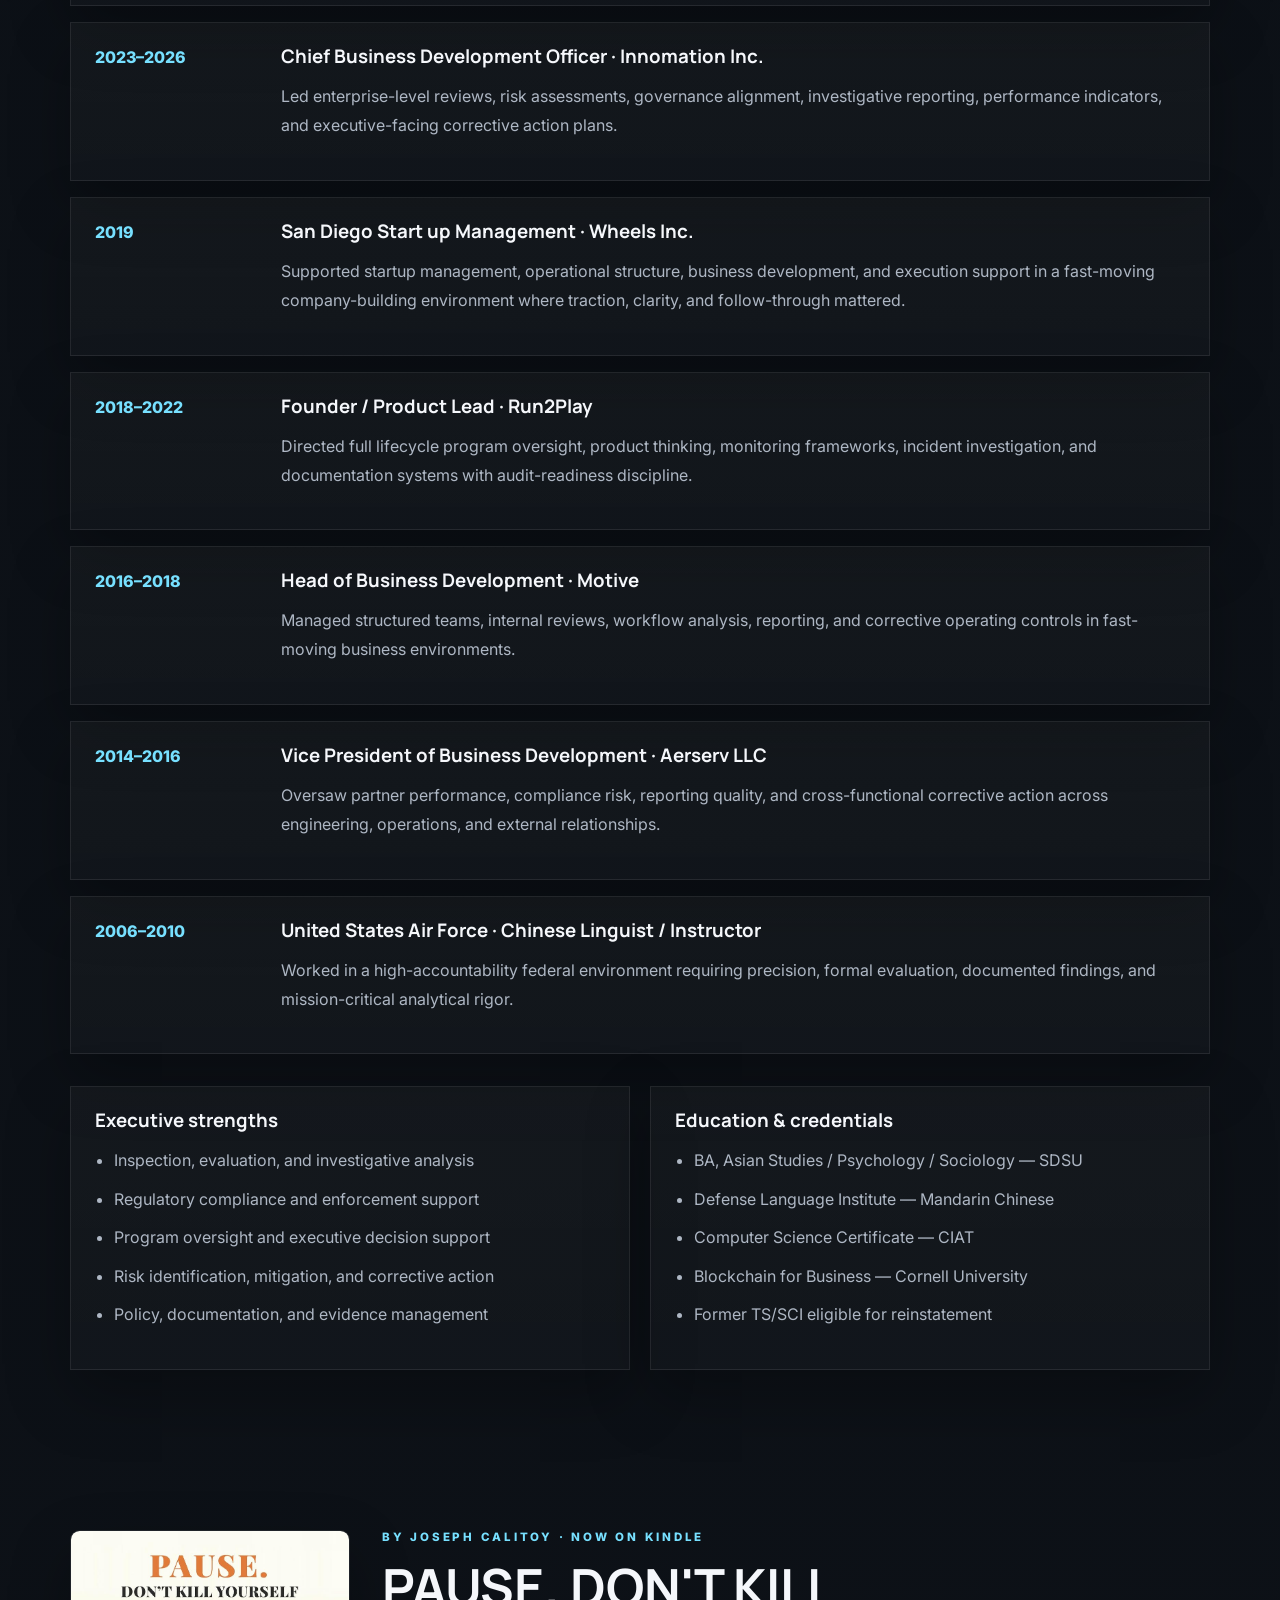
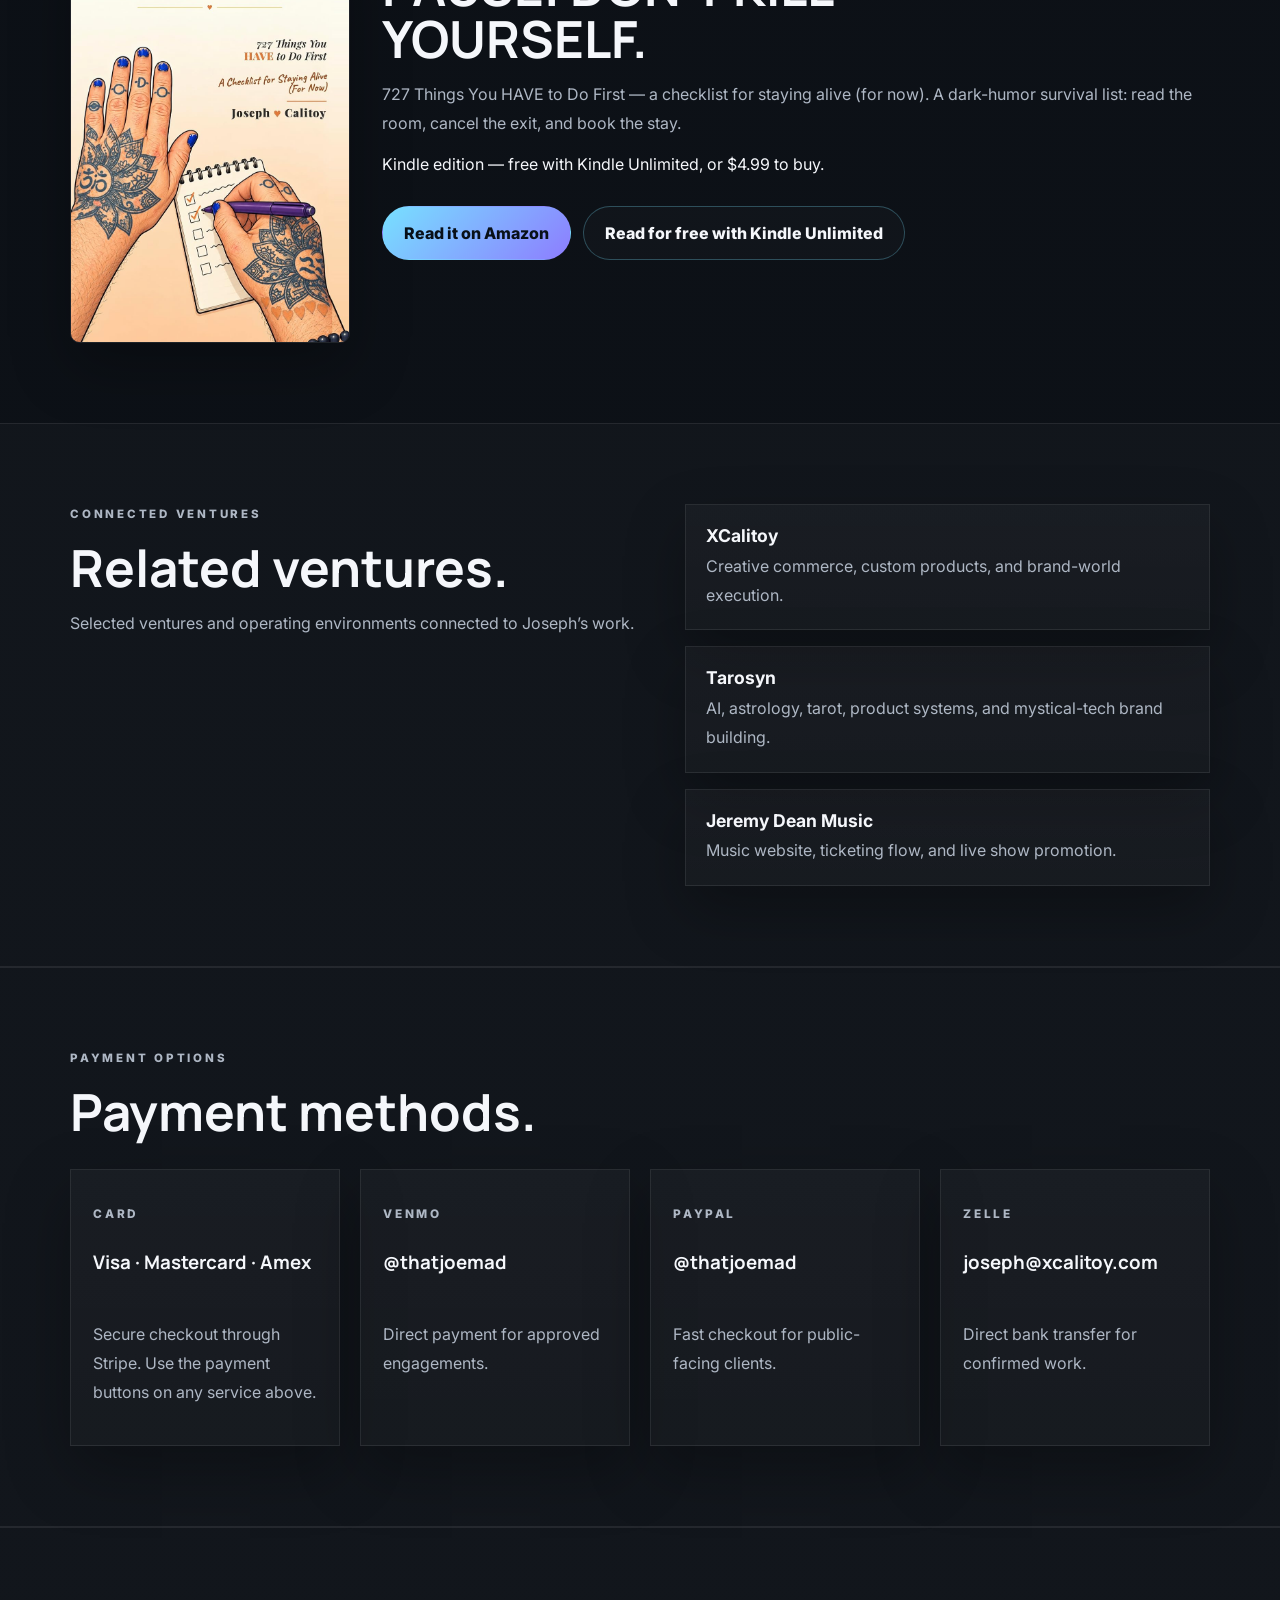
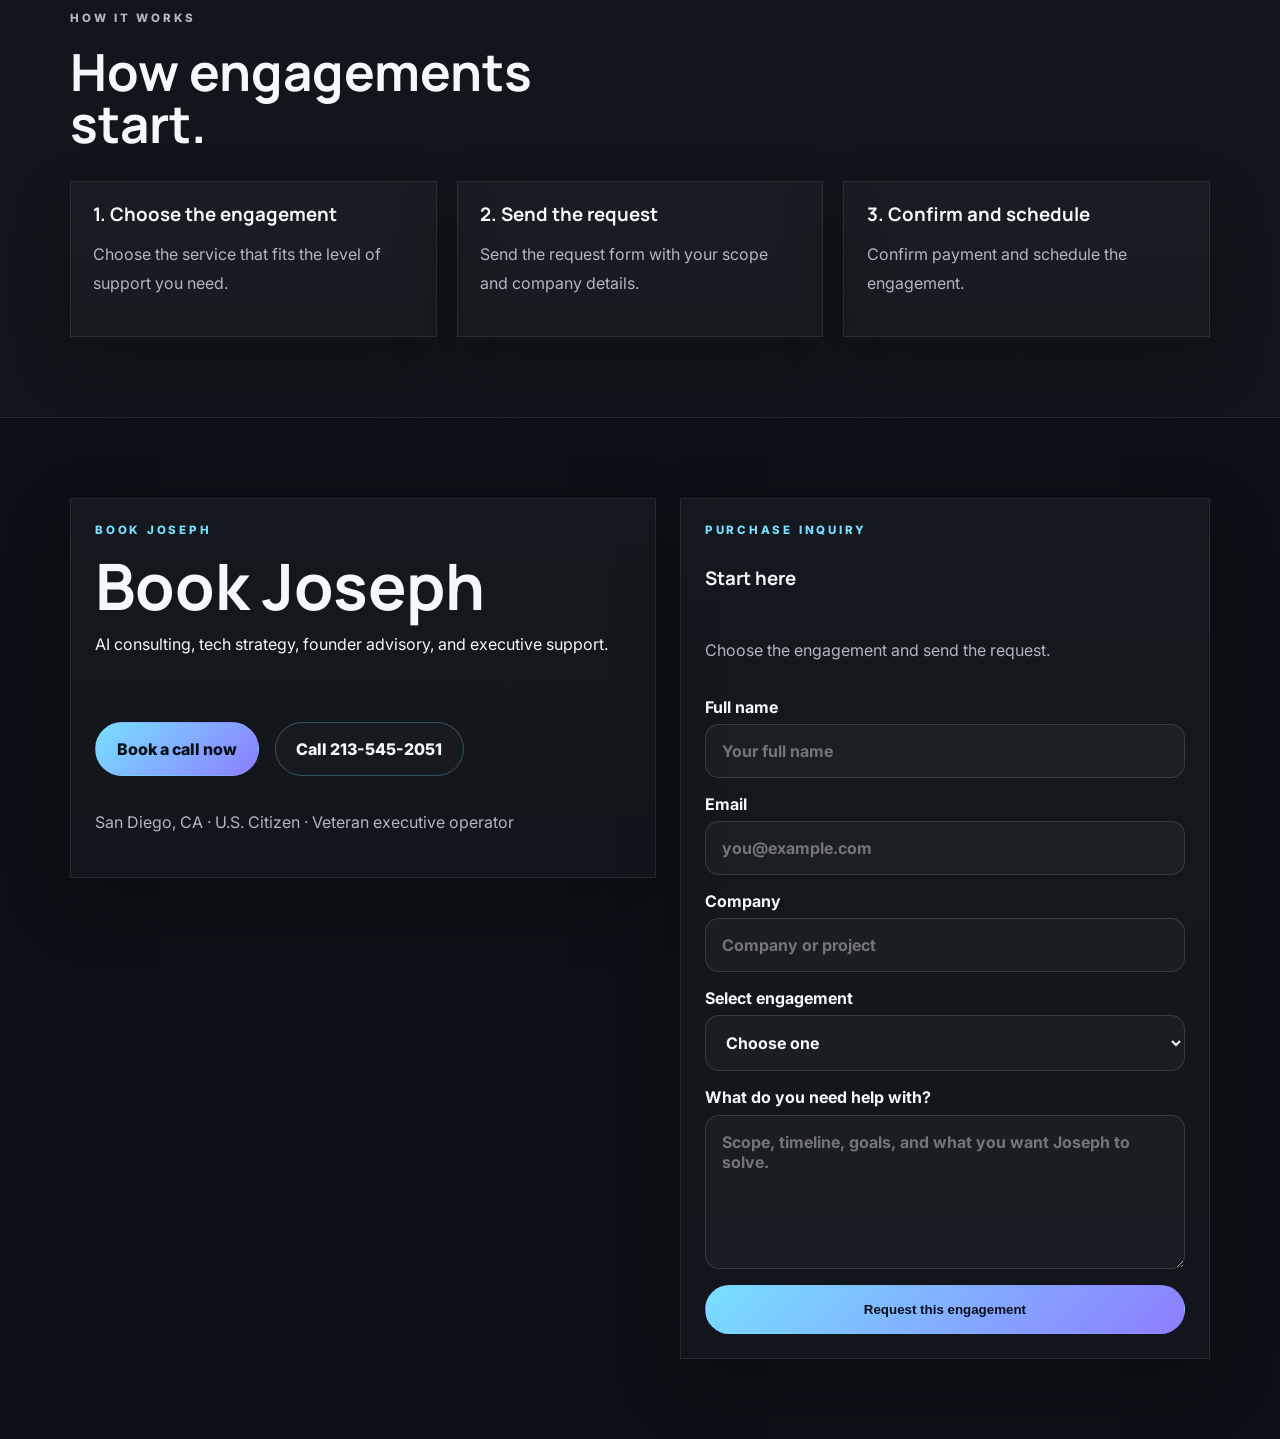
==== commit 37d26269: "photos: new rooftop + olive-pol studio headshot portraits (hero, standing, og/social) — cache-busted" ====
--- a/index.html
+++ b/index.html
@@ -12,11 +12,11 @@
     <meta property="og:title" content="Joseph Calitoy | Fractional CTO & Digital Security Consultant" />
     <meta property="og:description" content="AI consulting, fractional CTO leadership, and website builds. Start with a $500 strategy session — 90 minutes plus written recommendations." />
     <meta property="og:url" content="https://josephcalitoy.com/" />
-    <meta property="og:image" content="https://josephcalitoy.com/assets/joseph-calitoy-social.jpg?v=20261104a" />
+    <meta property="og:image" content="https://josephcalitoy.com/assets/joseph-calitoy-social.jpg?v=20261108a" />
     <meta name="twitter:card" content="summary_large_image" />
     <meta name="twitter:title" content="Joseph Calitoy | Fractional CTO & Digital Security Consultant" />
     <meta name="twitter:description" content="AI consulting, fractional CTO leadership, and website builds from $500. Book a strategy session." />
-    <meta name="twitter:image" content="https://josephcalitoy.com/assets/joseph-calitoy-social.jpg?v=20261104a" />
+    <meta name="twitter:image" content="https://josephcalitoy.com/assets/joseph-calitoy-social.jpg?v=20261108a" />
     <link rel="preconnect" href="https://fonts.googleapis.com" />
     <link rel="preconnect" href="https://fonts.gstatic.com" crossorigin />
     <link href="https://fonts.googleapis.com/css2?family=Inter:wght@400;500;600;700;800&family=Manrope:wght@700;800&display=swap" rel="stylesheet" />
@@ -125,7 +125,7 @@
               Joseph Calitoy advises founders and leadership teams across AI, product, growth, systems, and executive decision-making.
             </p>
             <div class="hero-actions">
-              <a class="button button--primary" href="https://buy.stripe.com/3cI3cw8BK6LUgDI0wDeIw01">Book a $500 strategy session</a>
+              <a class="button button--primary" href="https://buy.stripe.com/3cIdR2cMB159aHQc7Gcs803">Book a $250 Zoom meeting</a>
               <a class="button button--secondary" href="#pricing">See all services &amp; pricing</a>
             </div>
             <ul class="hero-points">
@@ -136,7 +136,7 @@
             </ul>
           </div>
           <aside class="hero-visual">
-            <img src="assets/joseph-calitoy-portrait.jpg" alt="Joseph Calitoy professional portrait" class="hero-visual__image" />
+            <img src="assets/joseph-calitoy-portrait.jpg?v=20261108a" alt="Joseph Calitoy — studio headshot, olive knit polo" class="hero-visual__image" />
             <div class="hero-card hero-card--photo">
               <p class="hero-card__label">Built for high-leverage work</p>
               <h2>Engagements Joseph is open to</h2>
@@ -204,6 +204,19 @@
             </p>
           </div>
           <div class="cards pricing-grid pricing-grid--offers">
+            <article class="card pricing-card pricing-card--featured">
+              <p class="pricing-card__label">Easy onboarding — start here</p>
+              <h3>Strategy Meeting</h3>
+              <div class="price">$250<span>one session</span></div>
+              <p>100 minutes live on Zoom — the fastest way to bring a new client in. We map your goals, stack, and the first concrete move, and you leave with the written plan.</p>
+              <ul>
+                <li>100 minutes on Zoom, one-on-one</li>
+                <li>Written plan follows the same day</li>
+                <li>Fully credited toward any engagement</li>
+              </ul>
+              <a class="button button--primary" href="https://buy.stripe.com/3cIdR2cMB159aHQc7Gcs803">Book the $250 Zoom meeting</a>
+              <p class="pricing-card__note">Pay, and the Zoom link is in your inbox — most clients book within 48 hours.</p>
+            </article>
             <article class="card pricing-card pricing-card--featured">
               <p class="pricing-card__label">Best first step</p>
               <h3>Strategy Session</h3>
@@ -389,8 +402,8 @@
             </p>
           </div>
           <div class="photo-grid">
-            <img src="assets/joseph-calitoy-standing.jpg" alt="Joseph Calitoy standing in a lounge in a dark suit." class="photo-grid__image" />
-            <img src="assets/joseph-calitoy-city.jpg" alt="Joseph Calitoy in a navy suit in a city office setting." class="photo-grid__image" />
+            <img src="assets/joseph-calitoy-standing.jpg?v=20261108a" alt="Joseph Calitoy on a rooftop at dusk, in a charcoal suit, champagne in hand, city lights behind." class="photo-grid__image" />
+            <img src="assets/joseph-calitoy-city.jpg" alt="Joseph Calitoy — charcoal suit rooftop portrait." class="photo-grid__image" />
           </div>
         </div>
       </section>
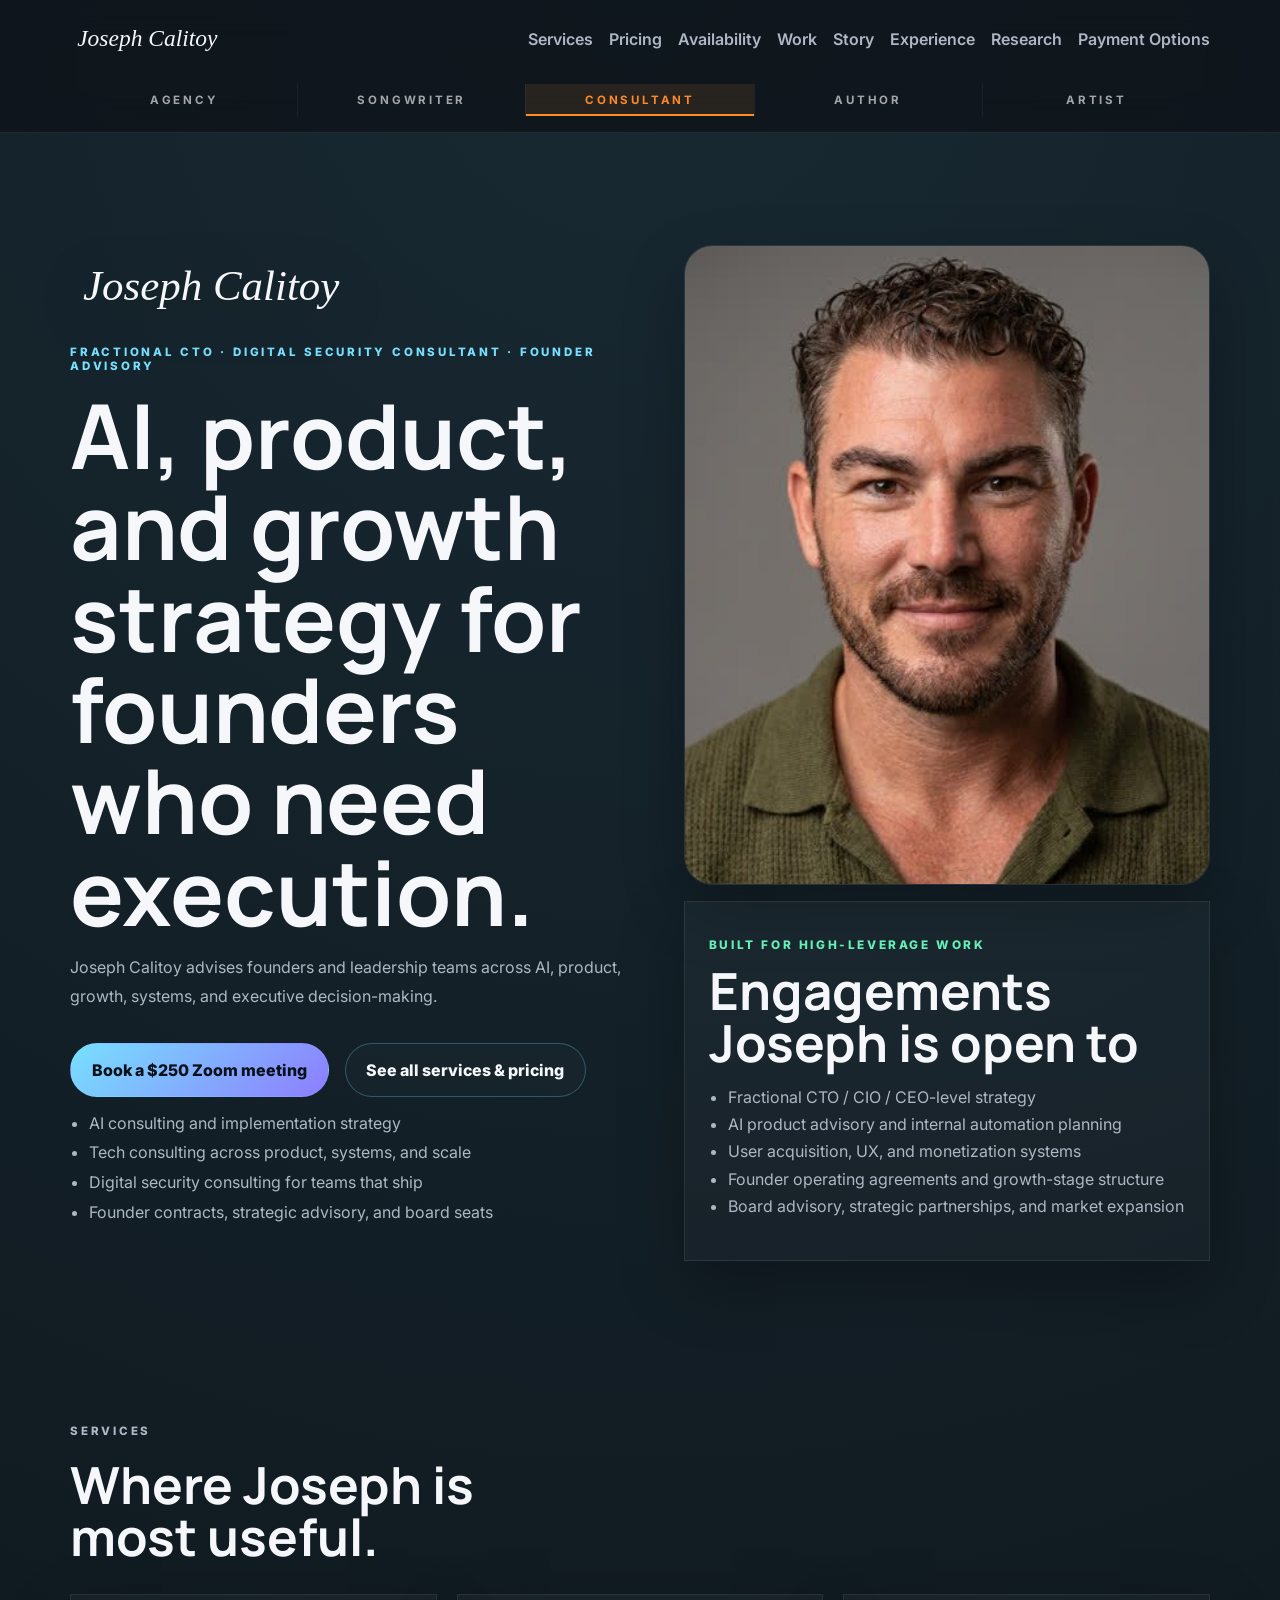
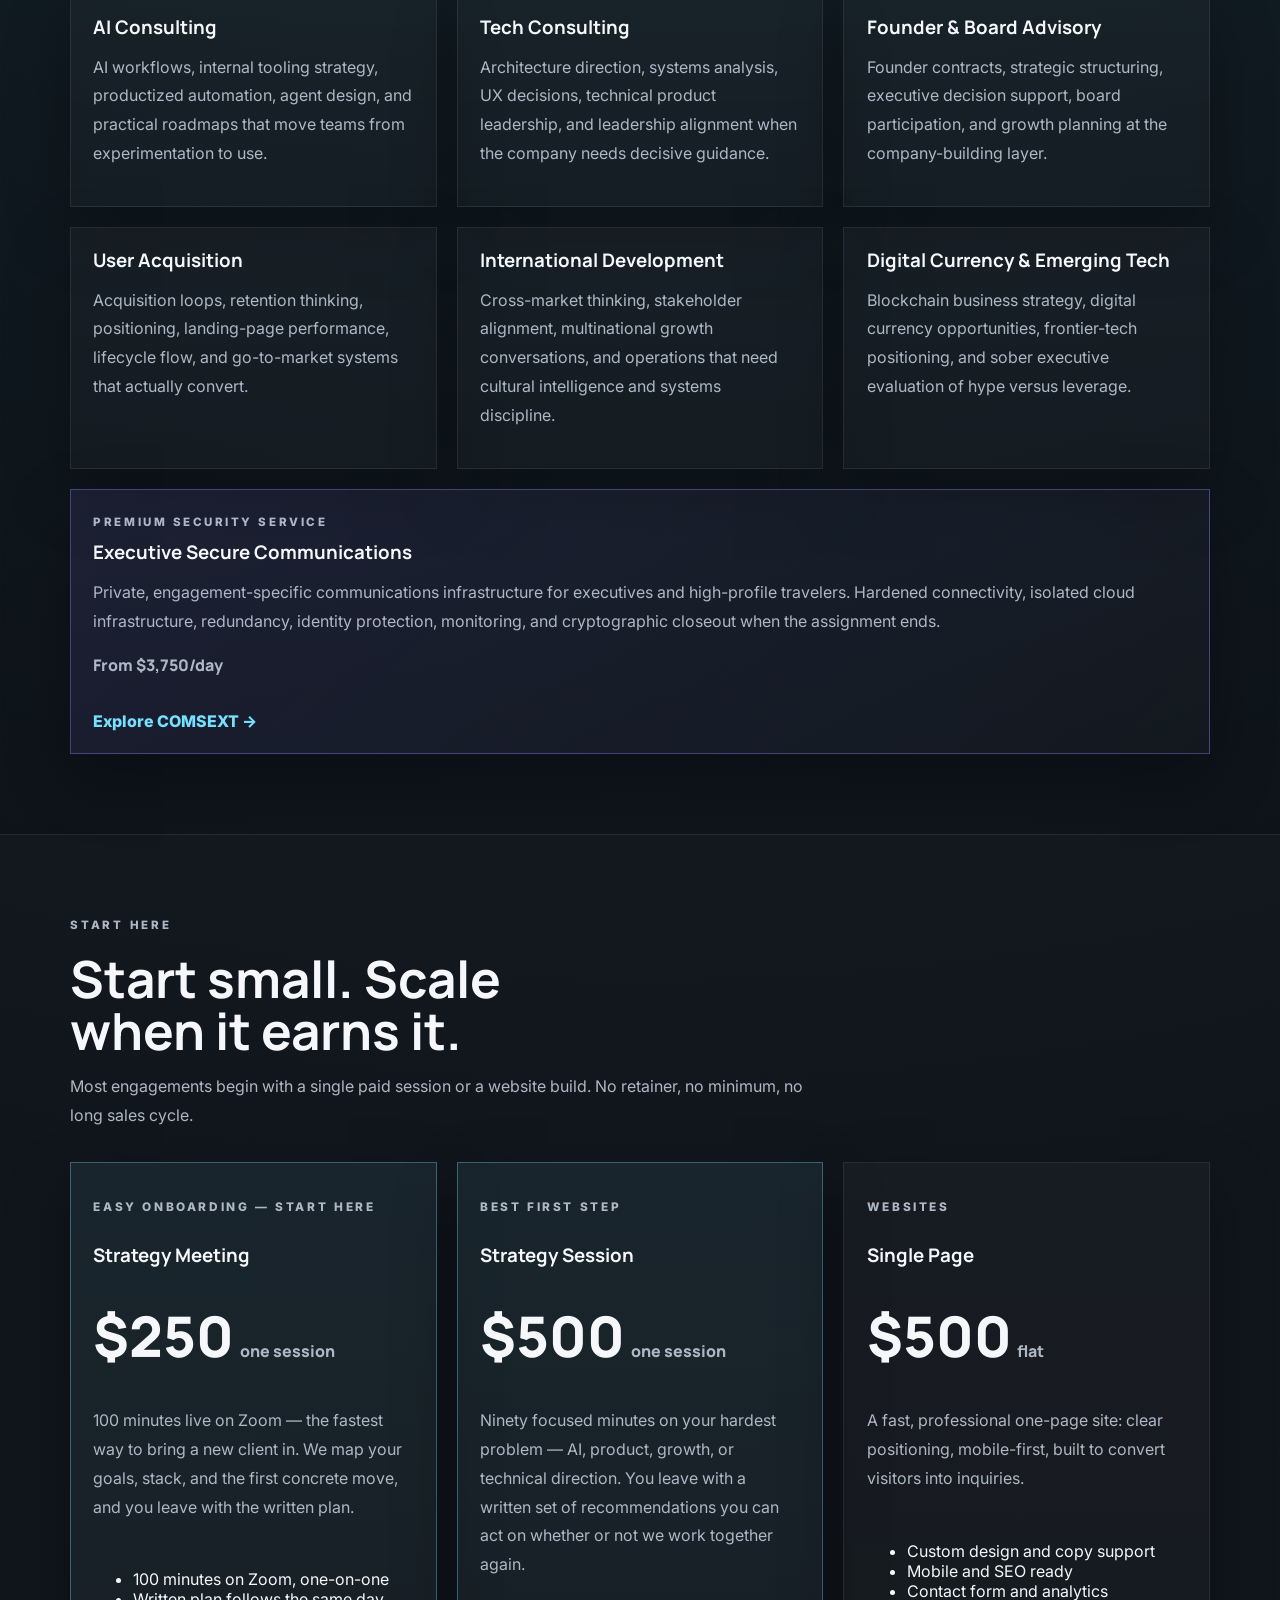
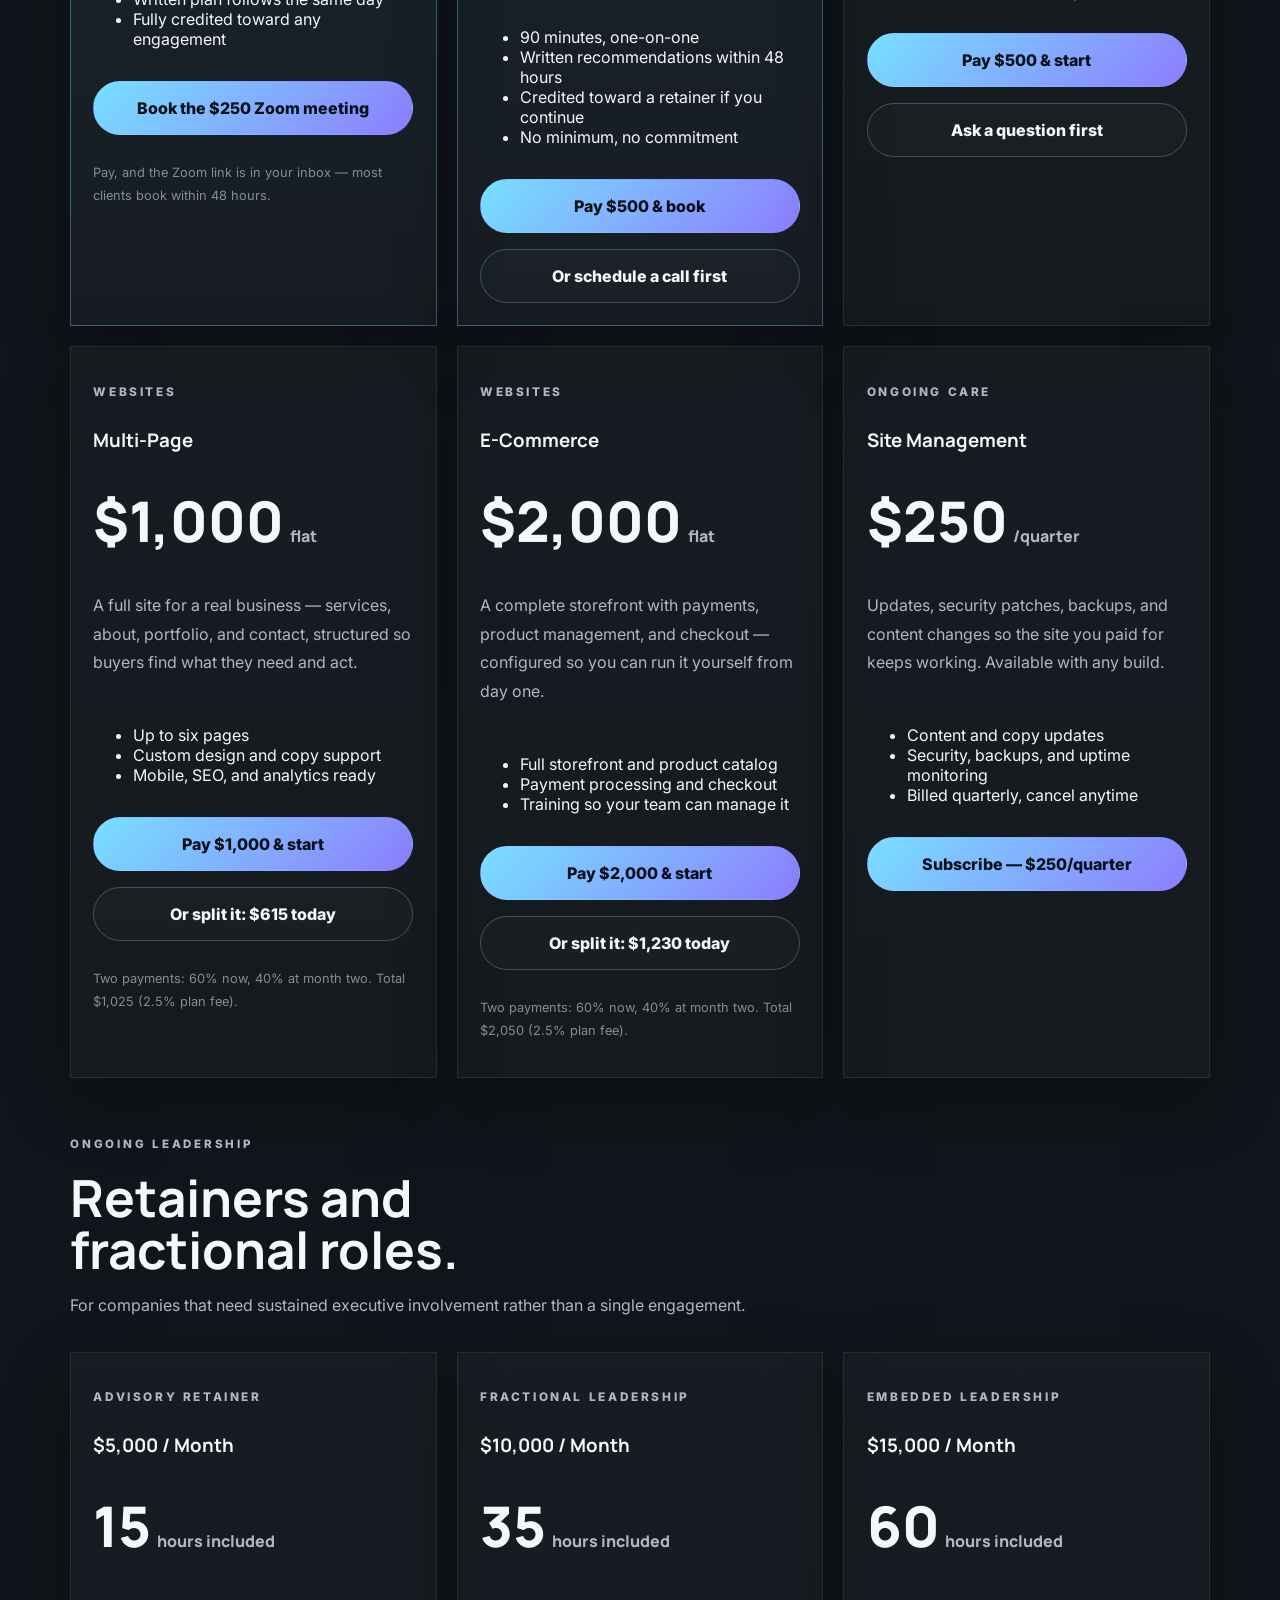
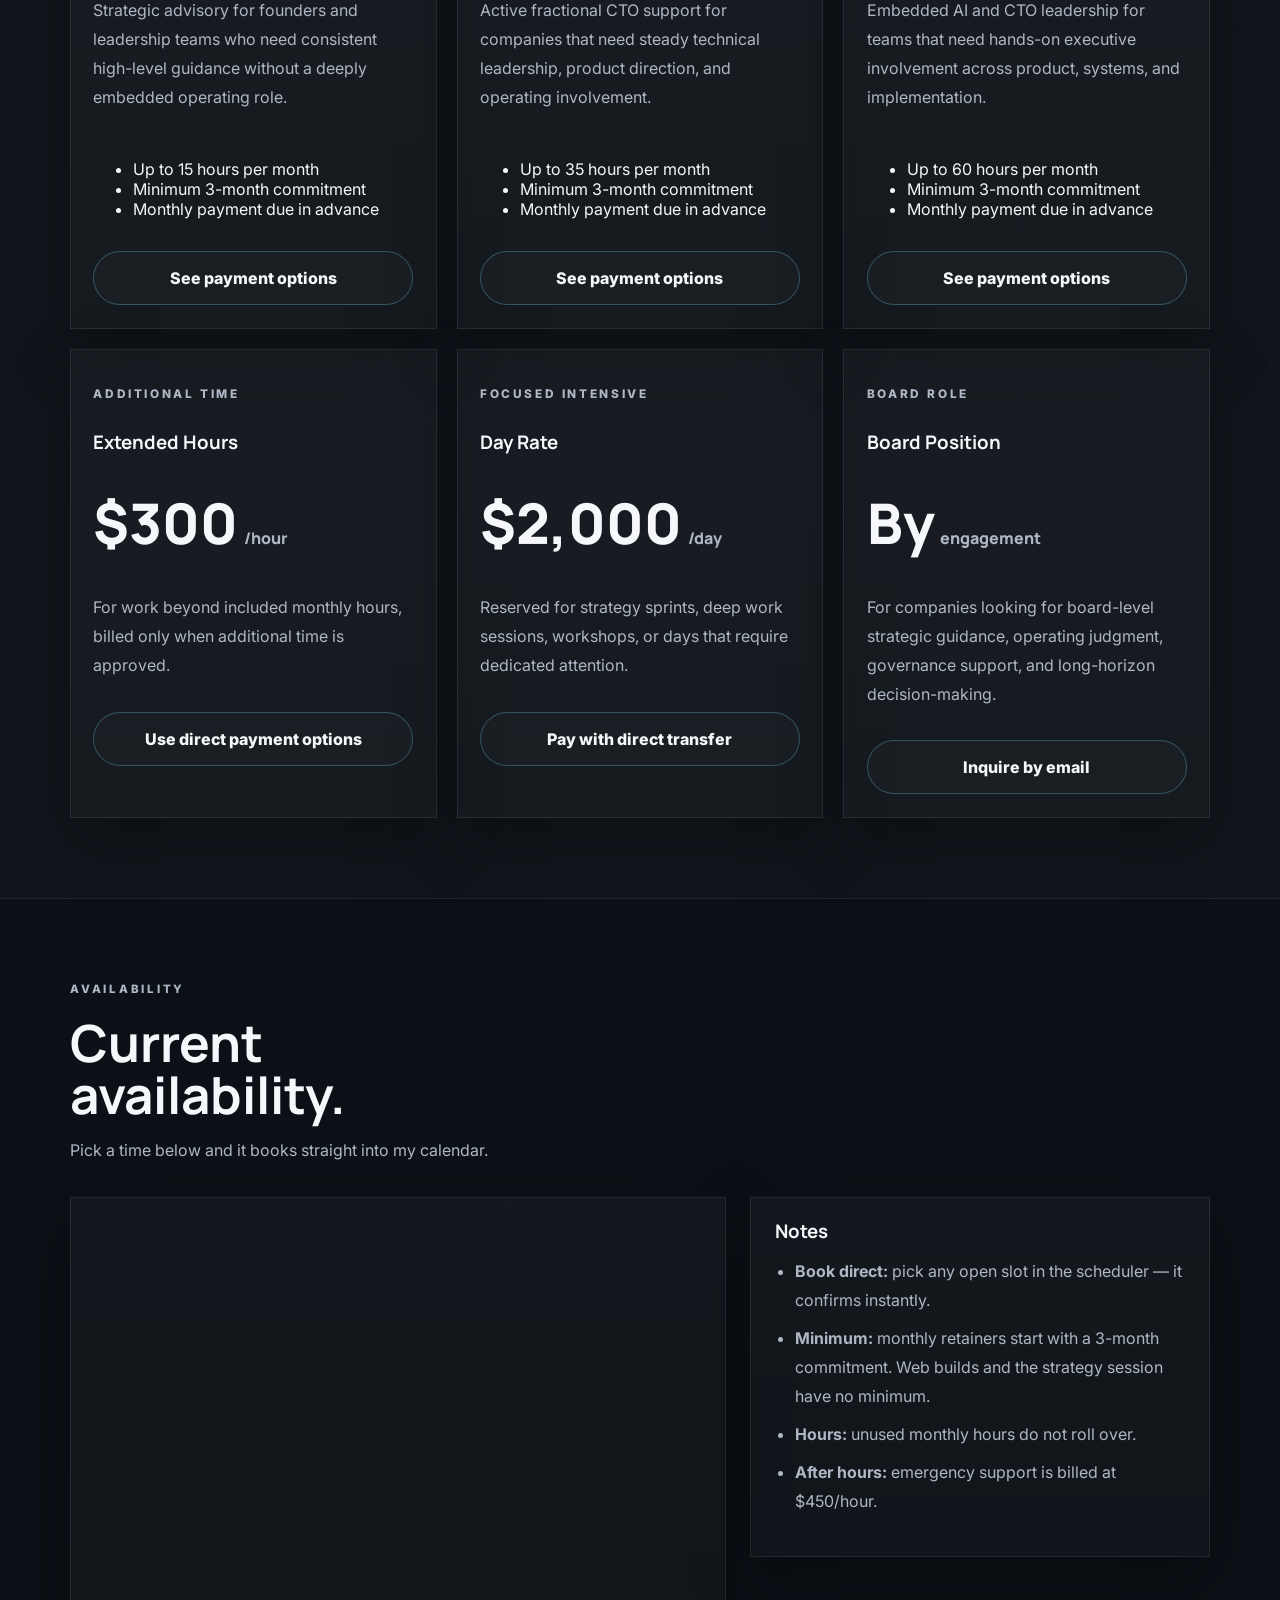
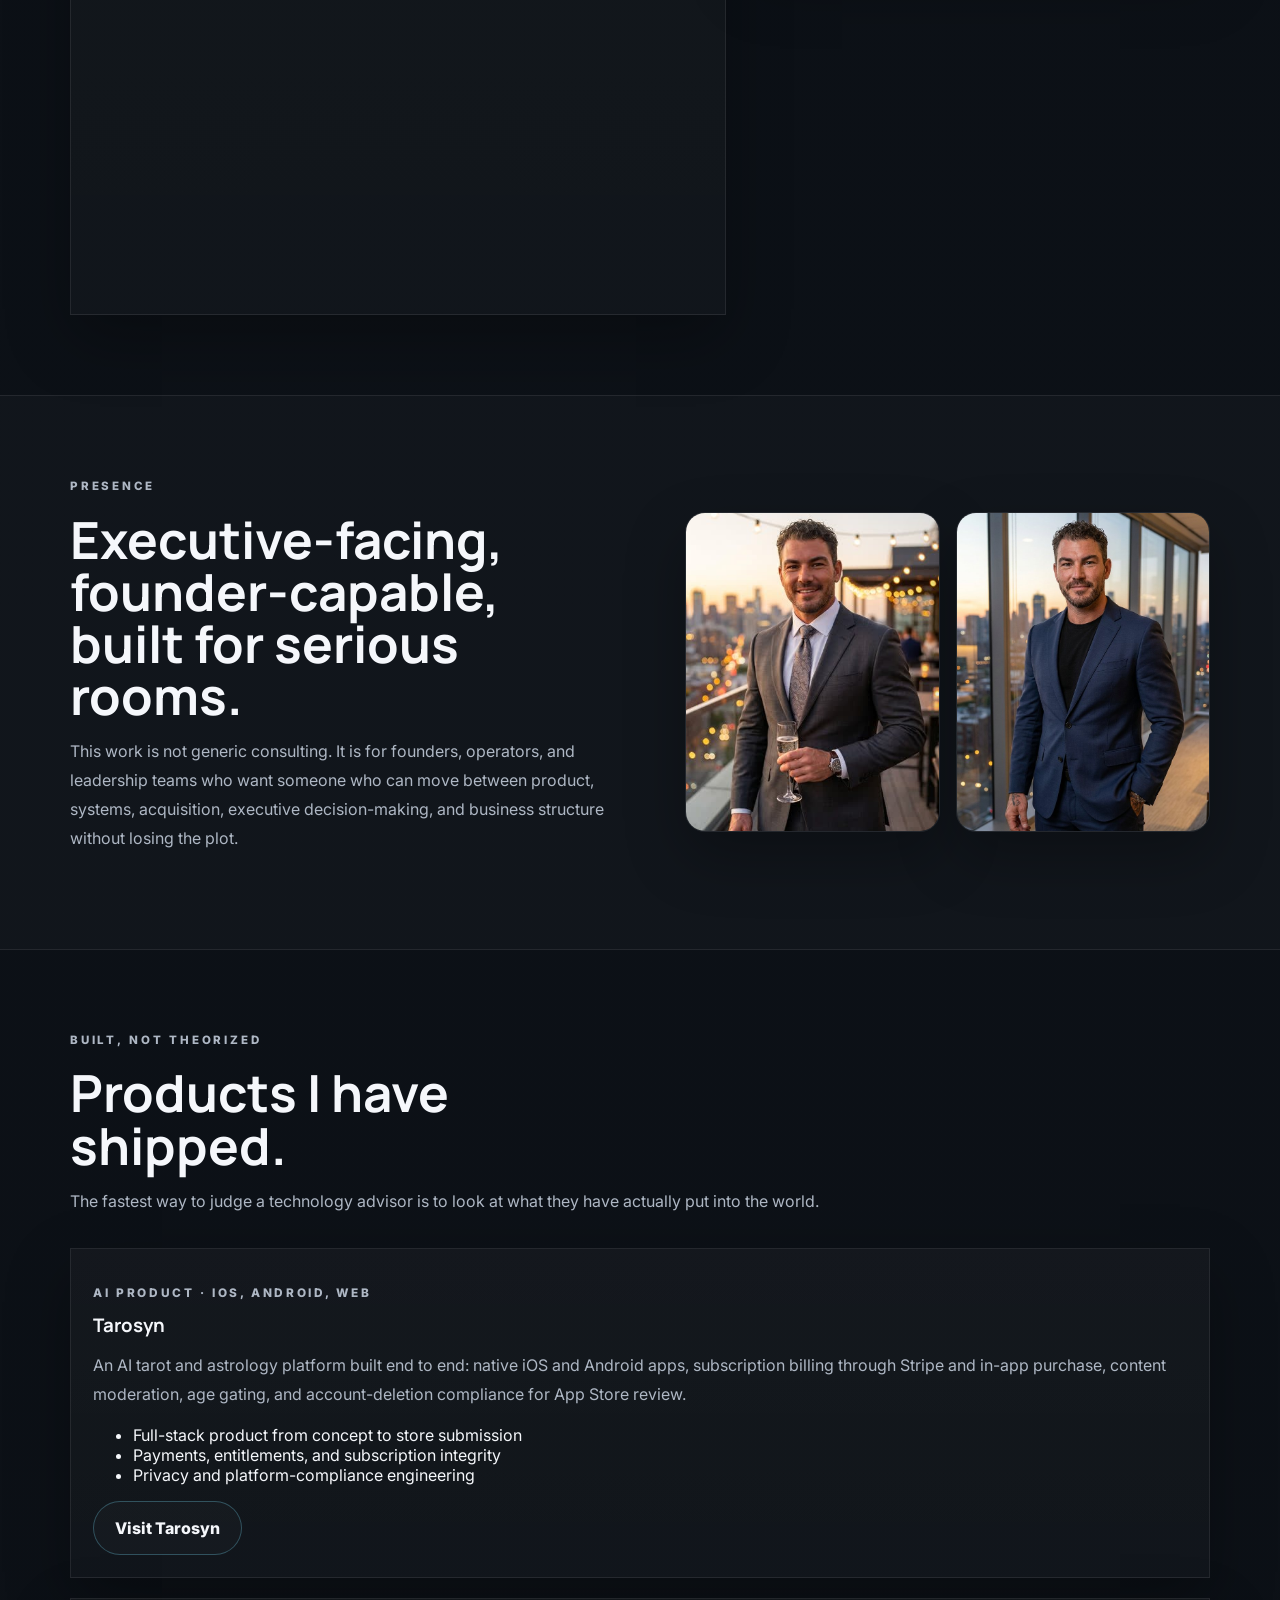
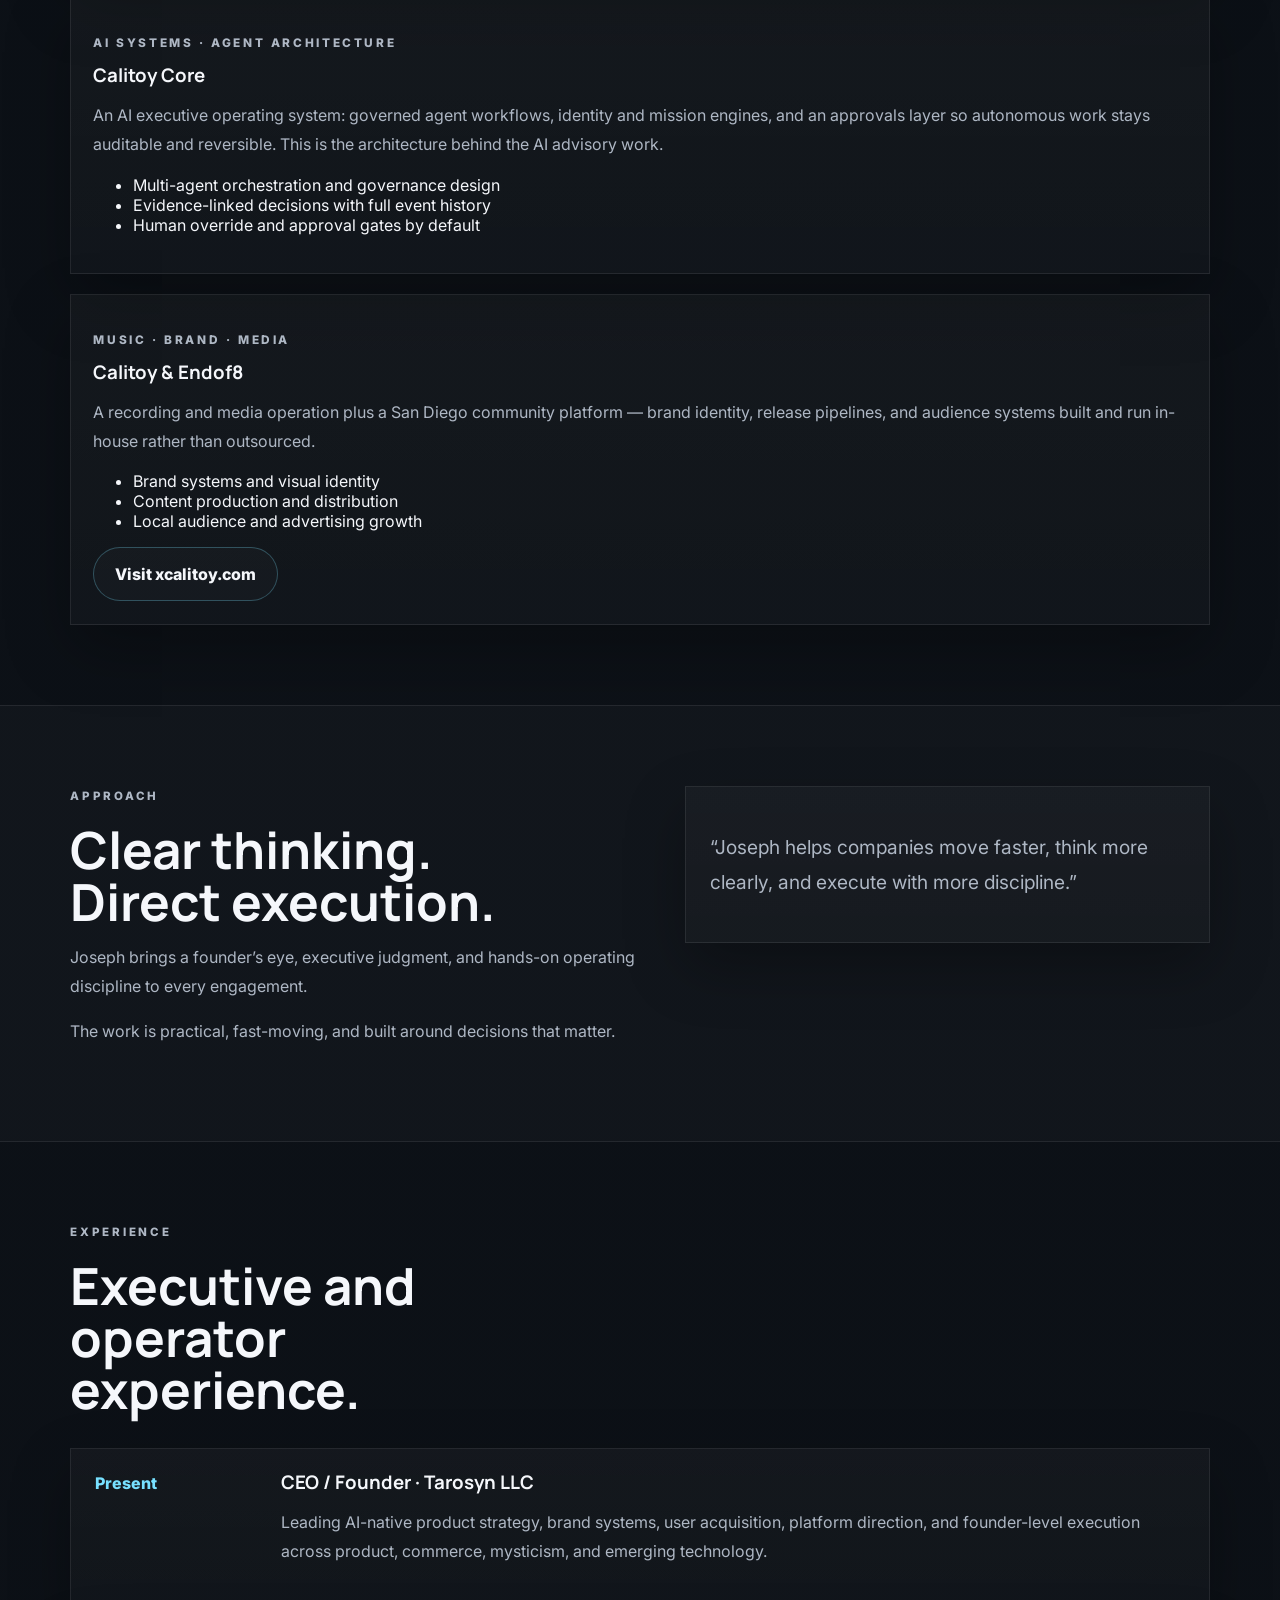
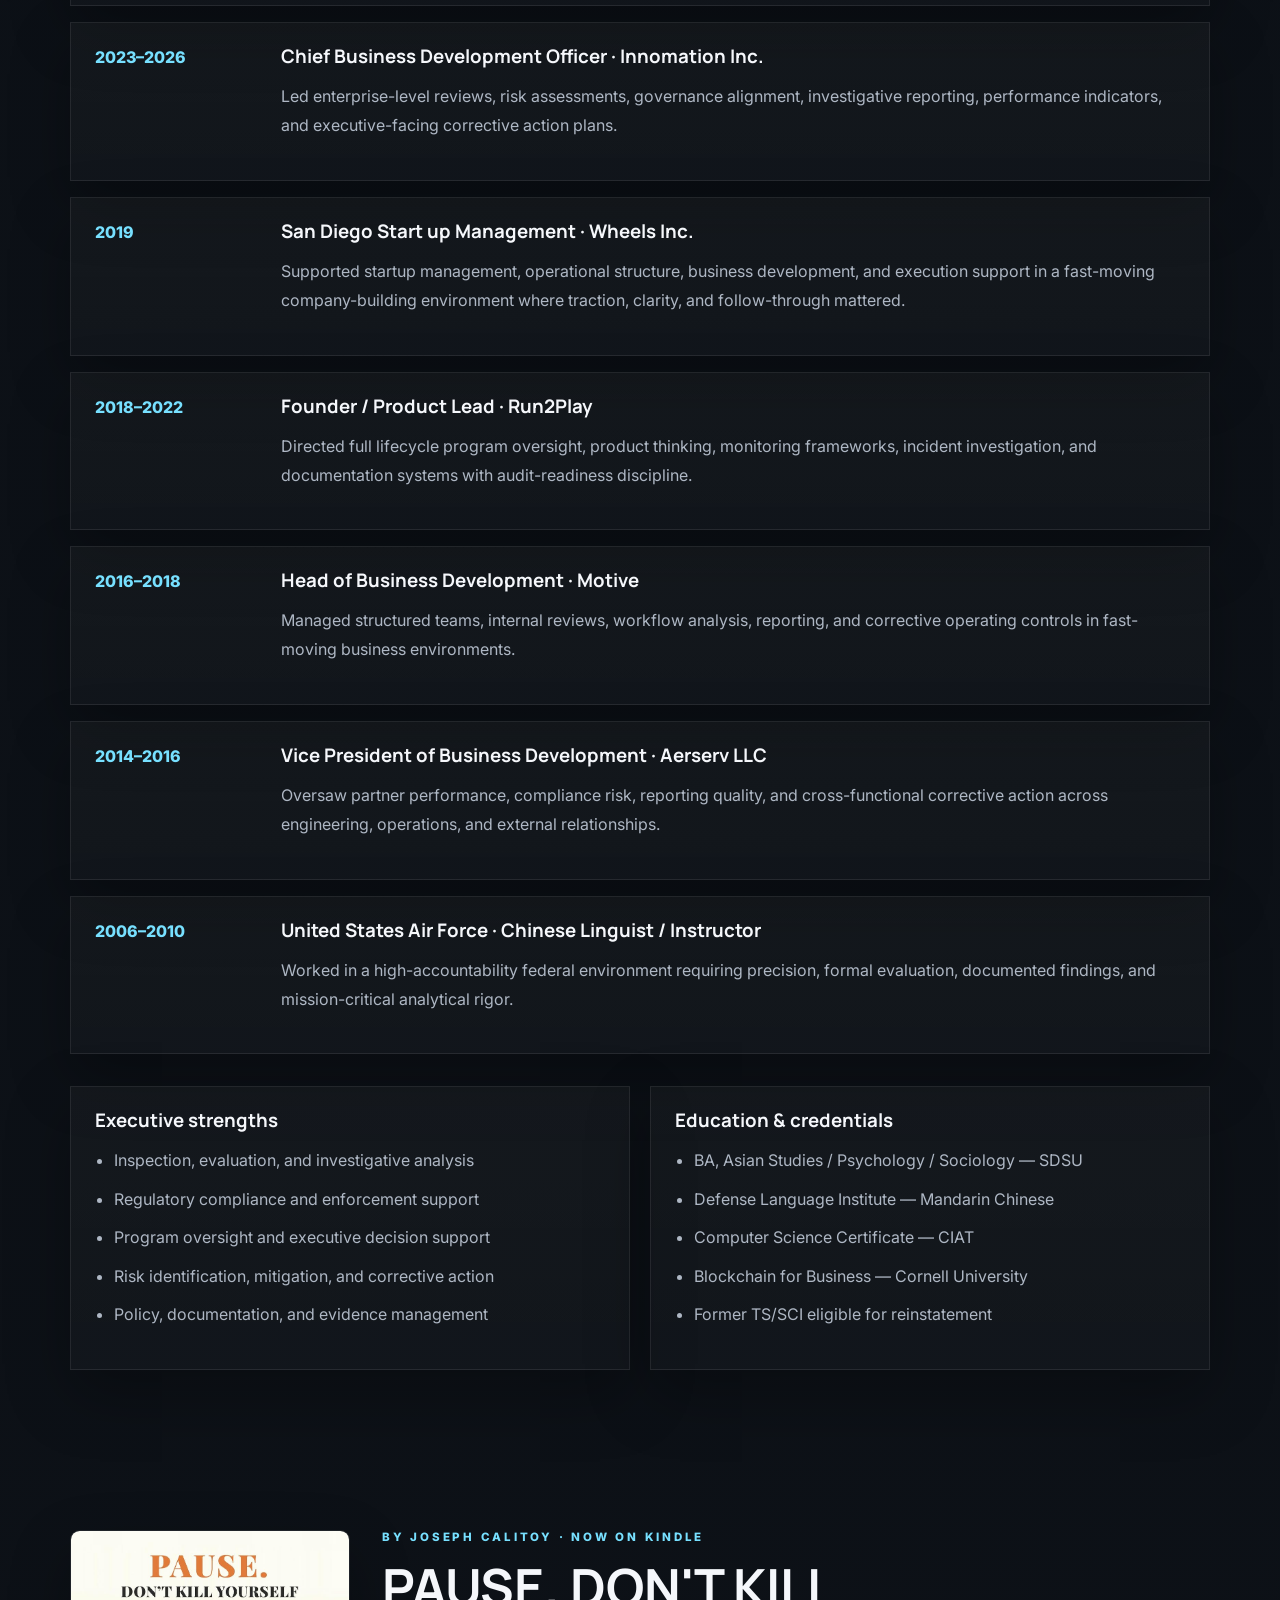
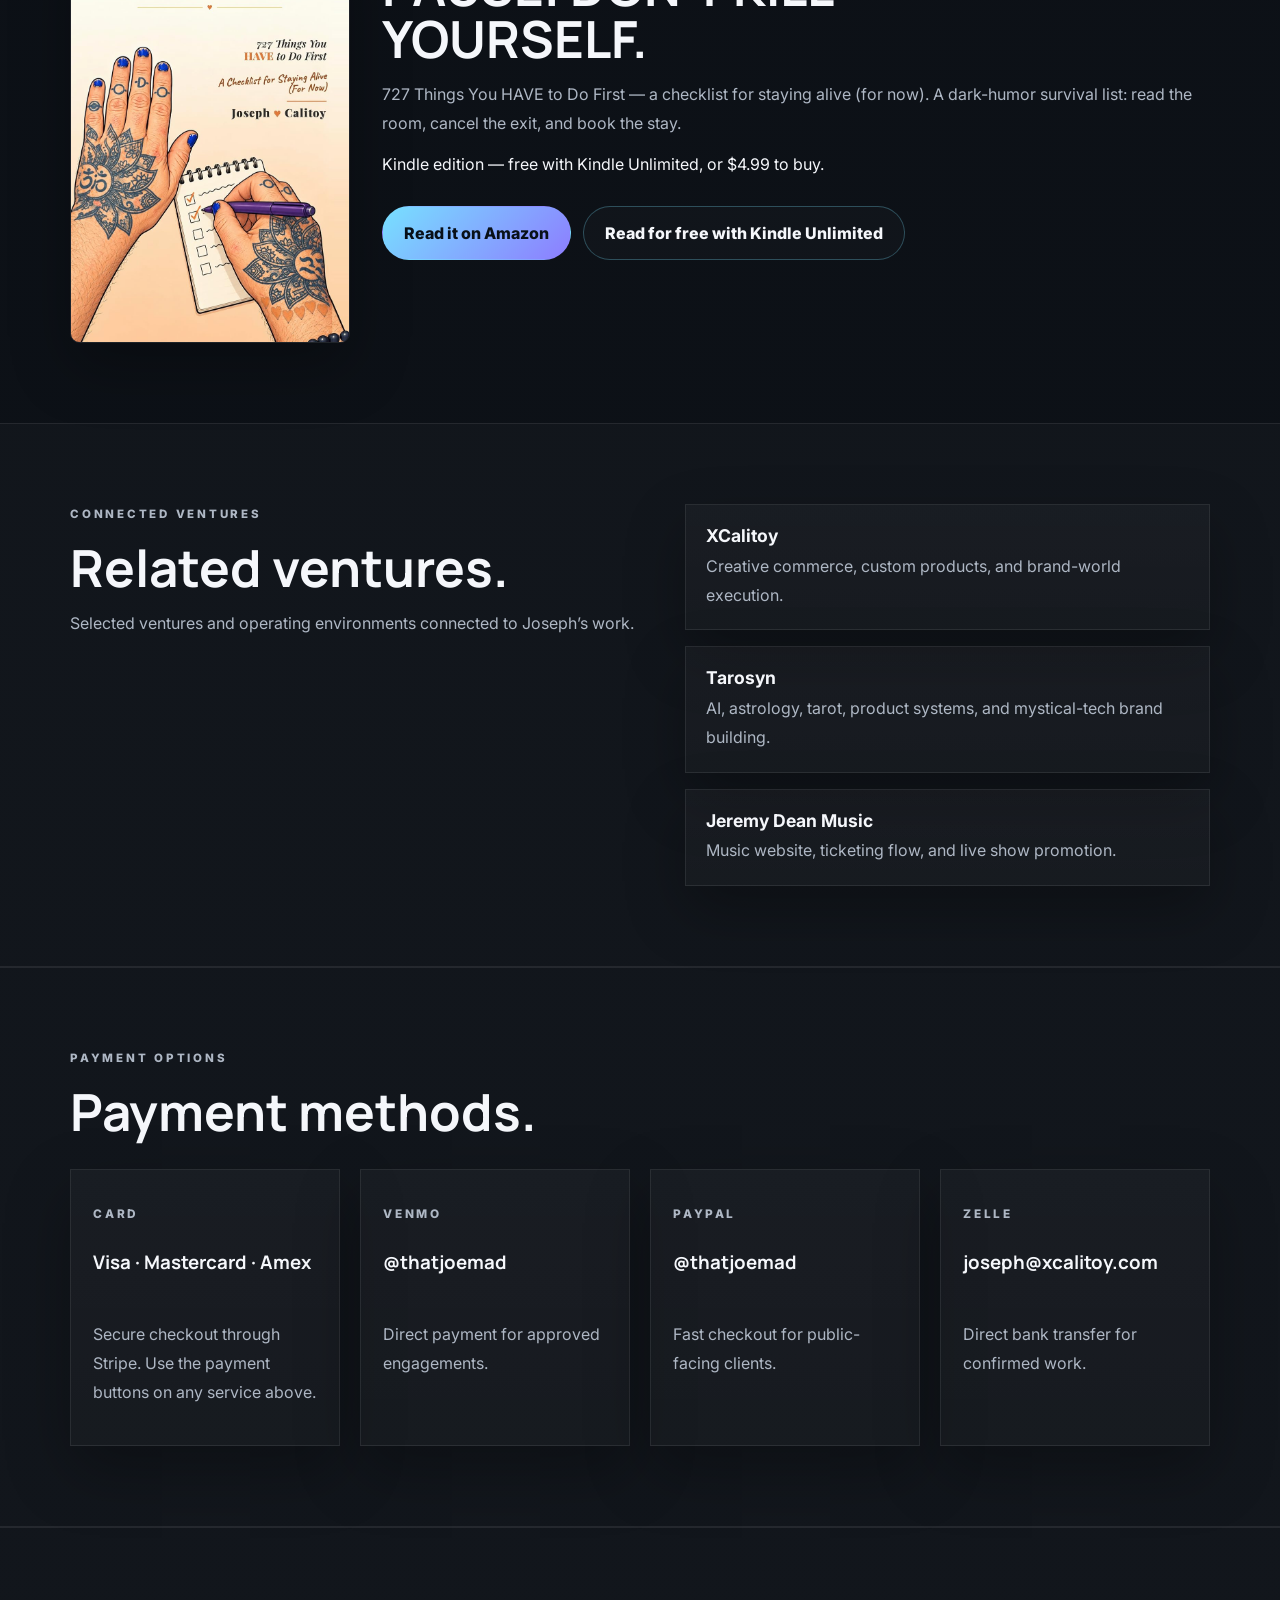
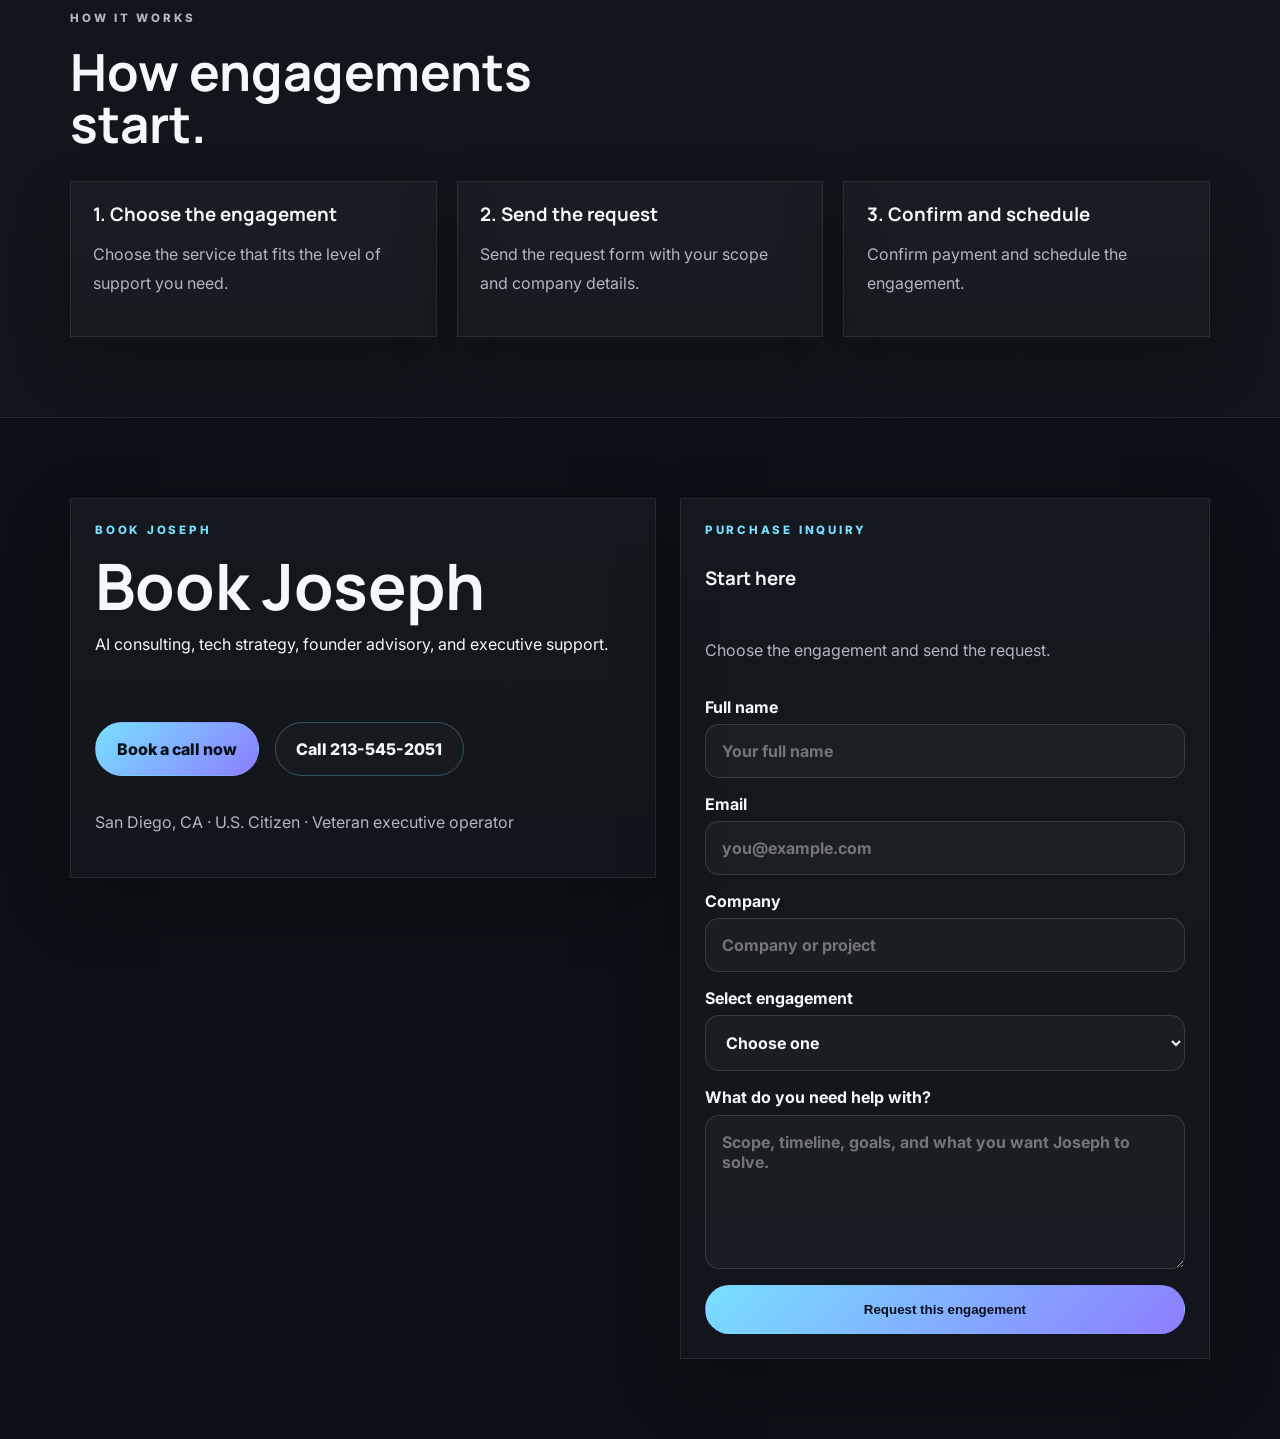
==== commit 15ffd22c: "city tile: current-look navy-suit high-rise generated from real headshot anchor (cache-busted)" ====
--- a/index.html
+++ b/index.html
@@ -403,7 +403,7 @@
           </div>
           <div class="photo-grid">
             <img src="assets/joseph-calitoy-standing.jpg?v=20261108a" alt="Joseph Calitoy on a rooftop at dusk, in a charcoal suit, champagne in hand, city lights behind." class="photo-grid__image" />
-            <img src="assets/joseph-calitoy-city.jpg" alt="Joseph Calitoy — charcoal suit rooftop portrait." class="photo-grid__image" />
+            <img src="assets/joseph-calitoy-city.jpg?v=20261108a" alt="Joseph Calitoy — charcoal suit rooftop portrait." class="photo-grid__image" />
           </div>
         </div>
       </section>
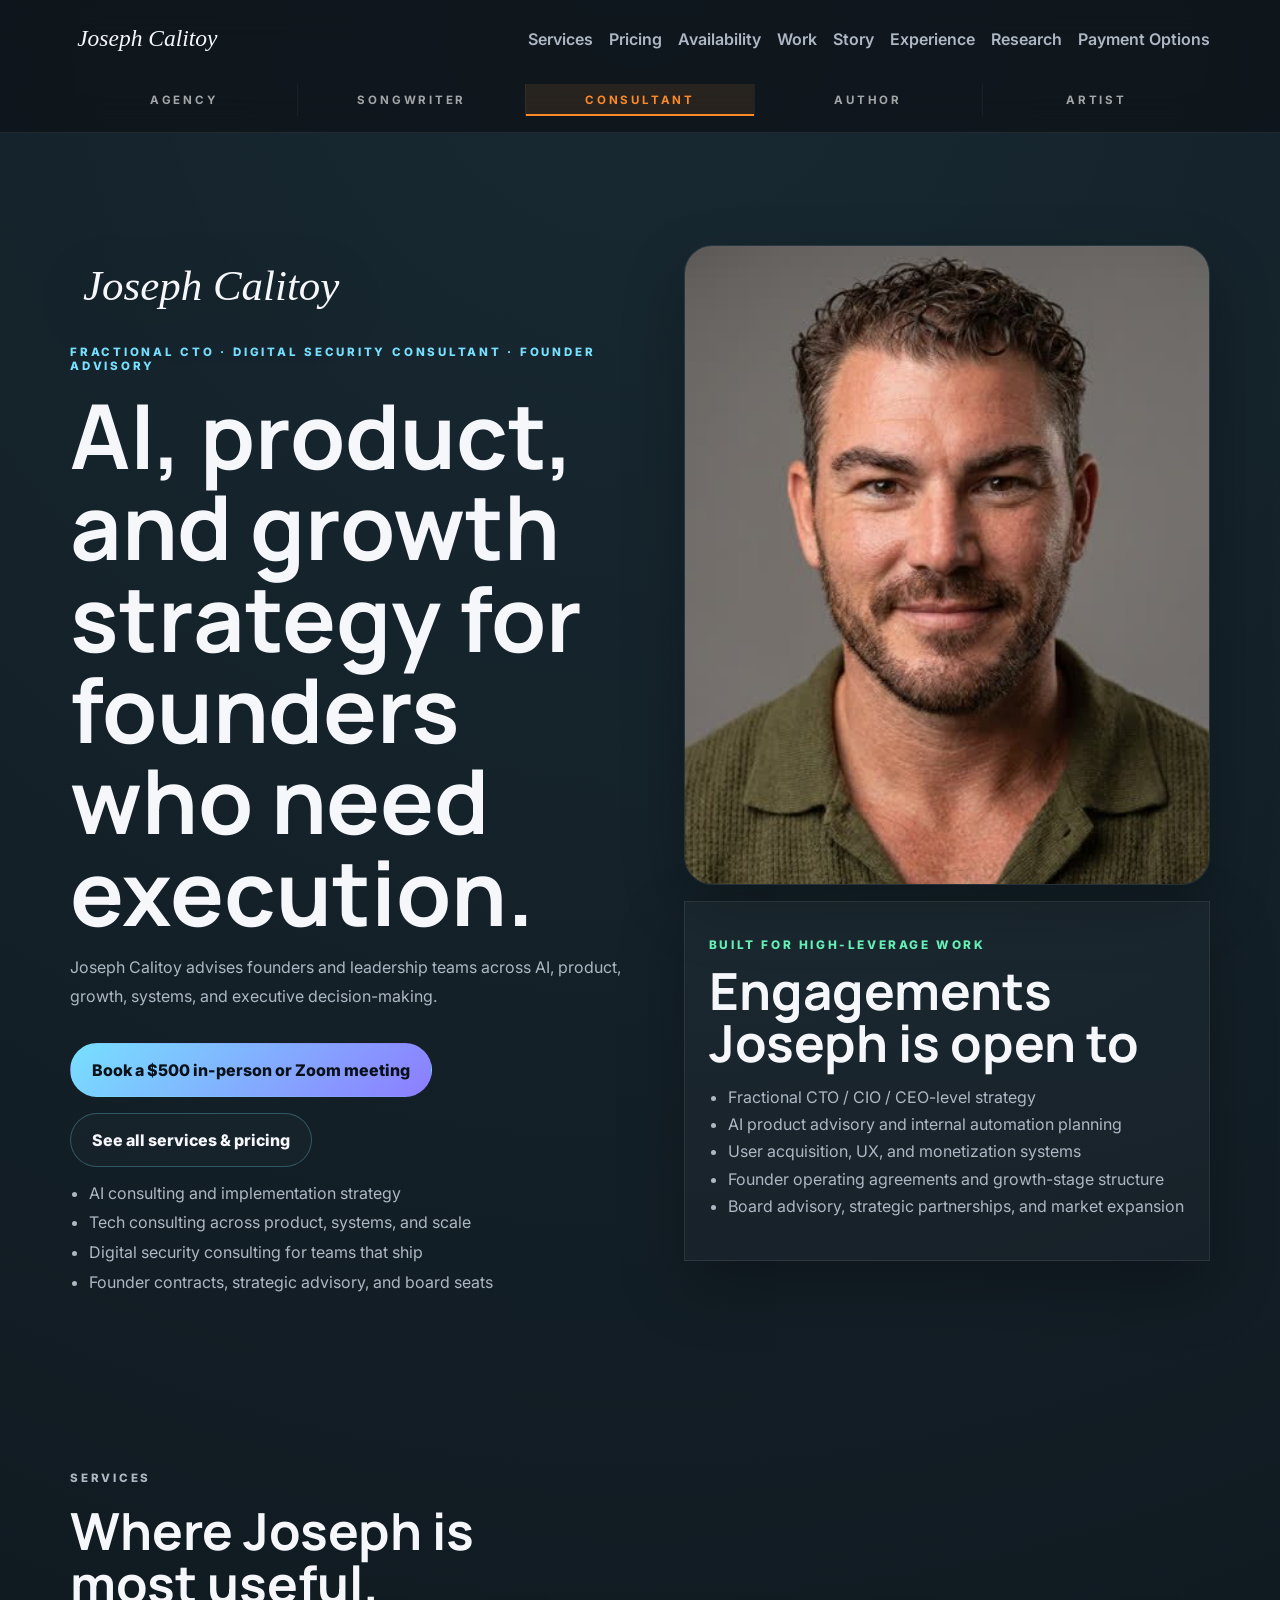
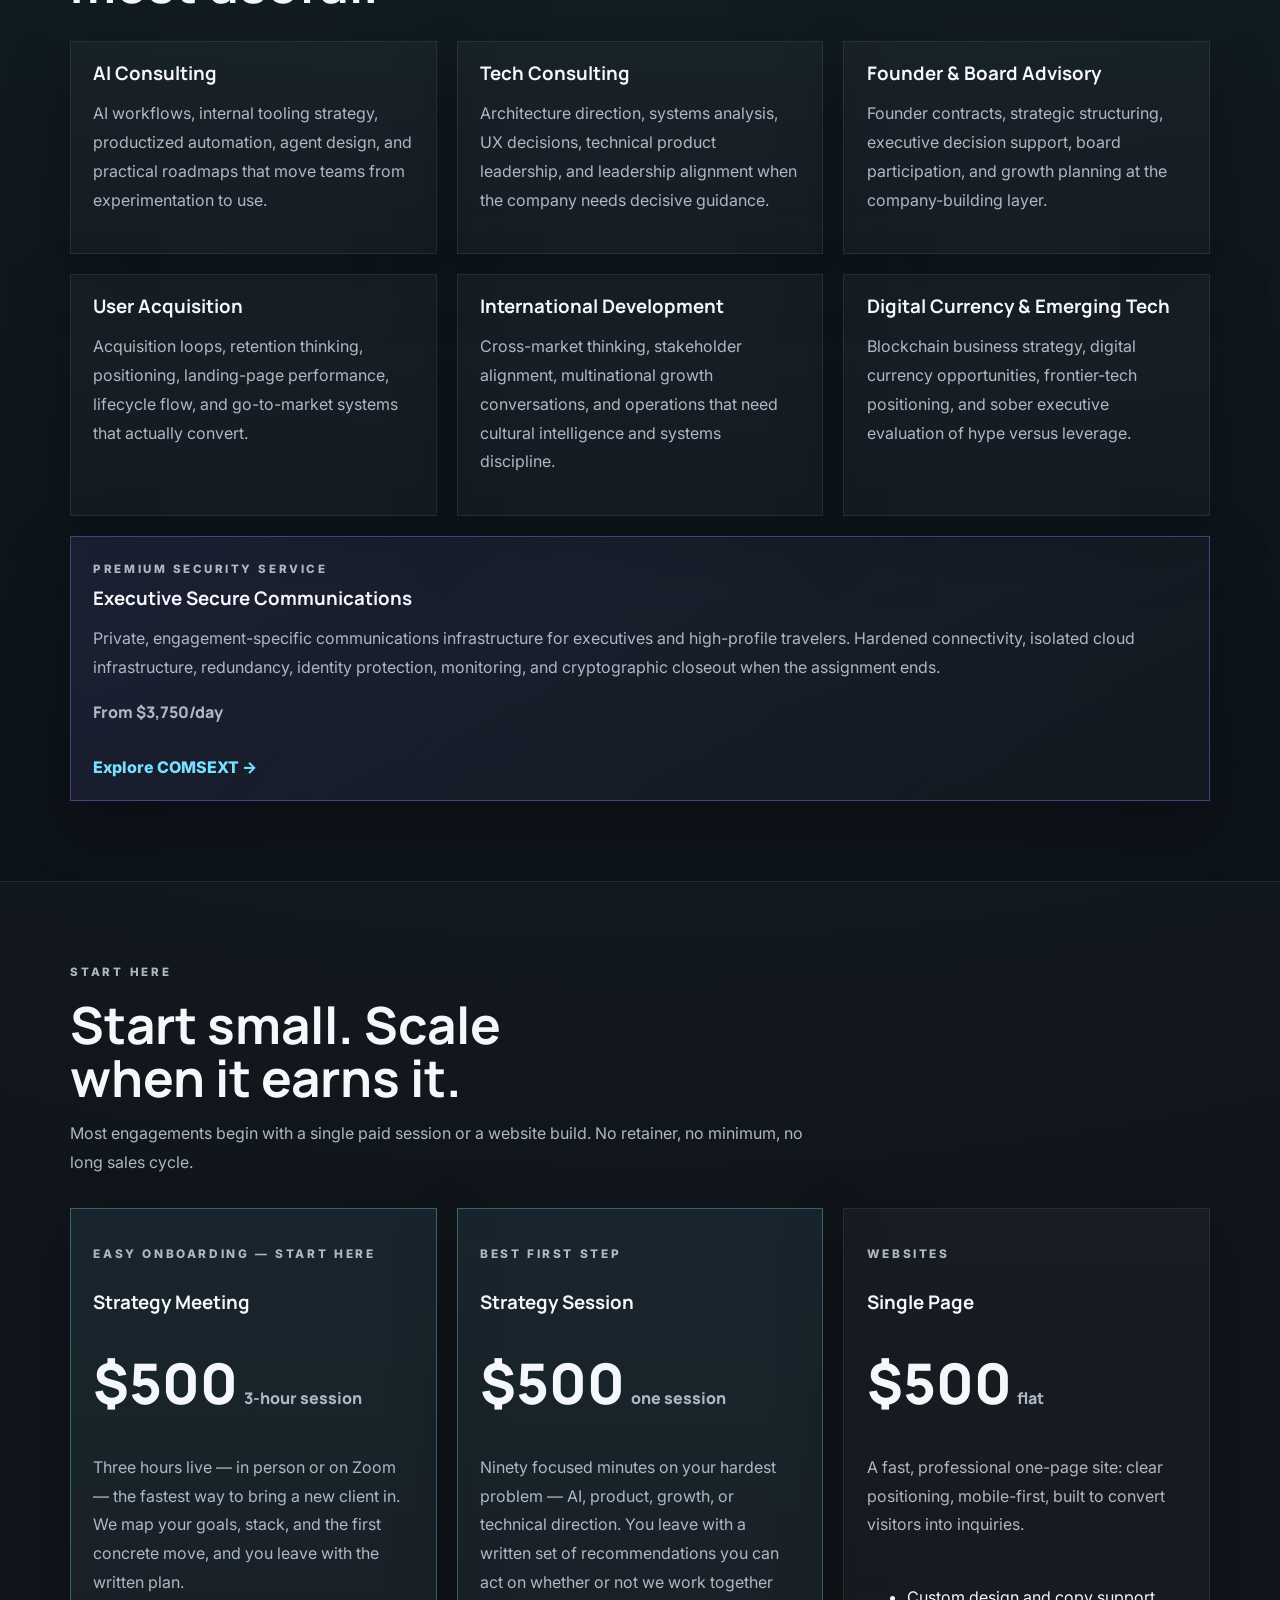
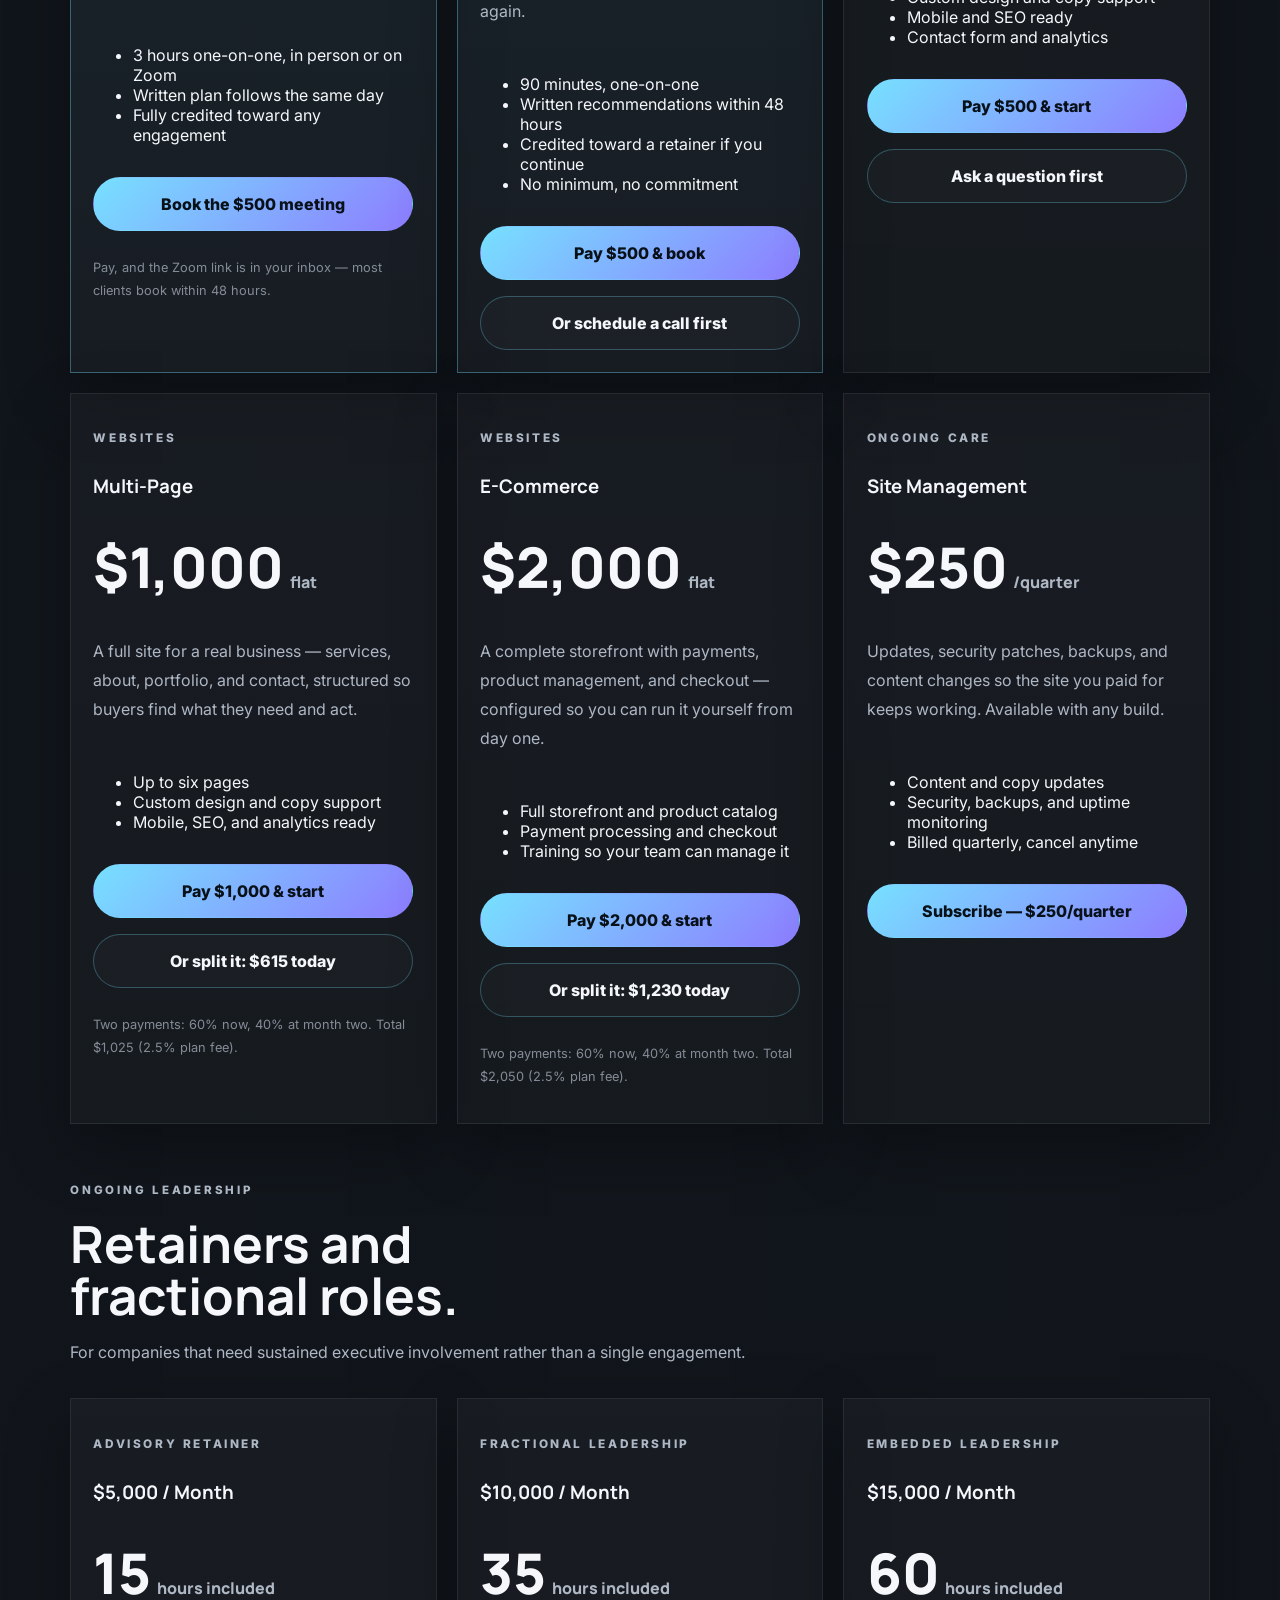
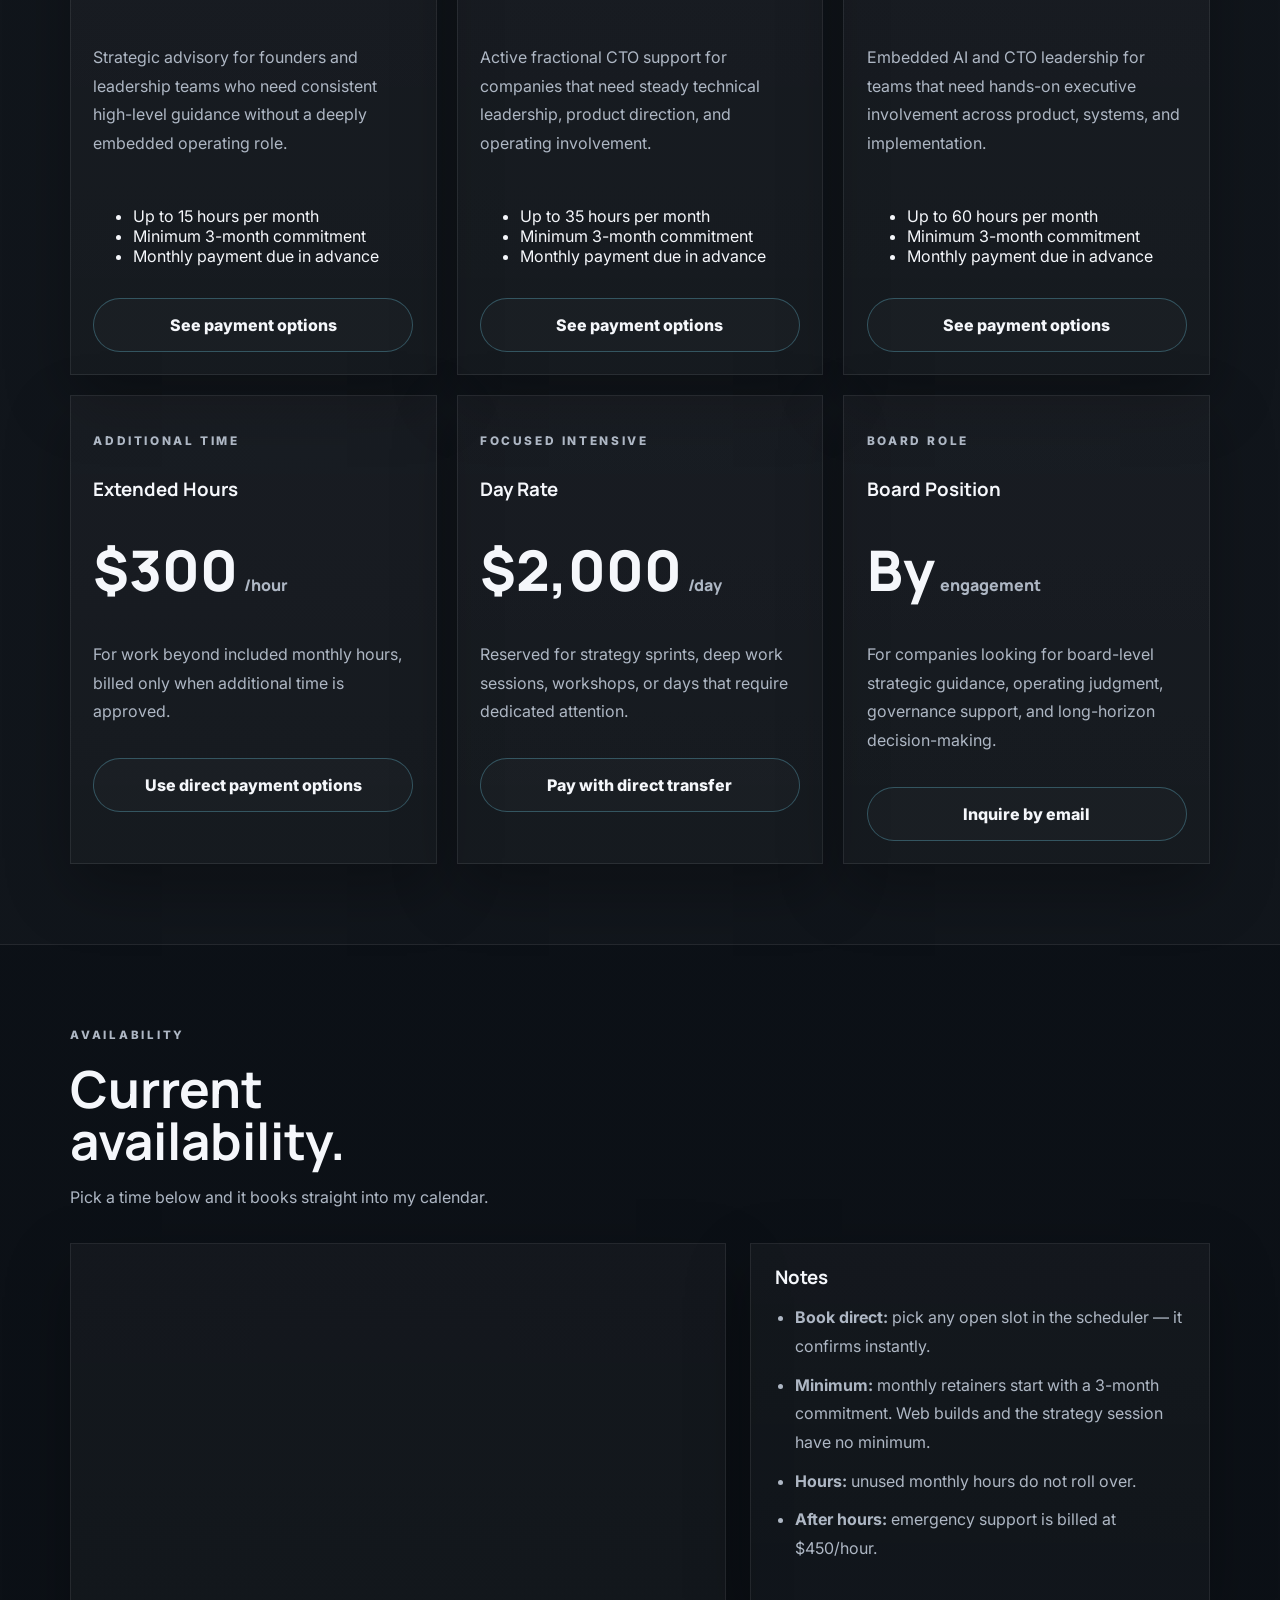
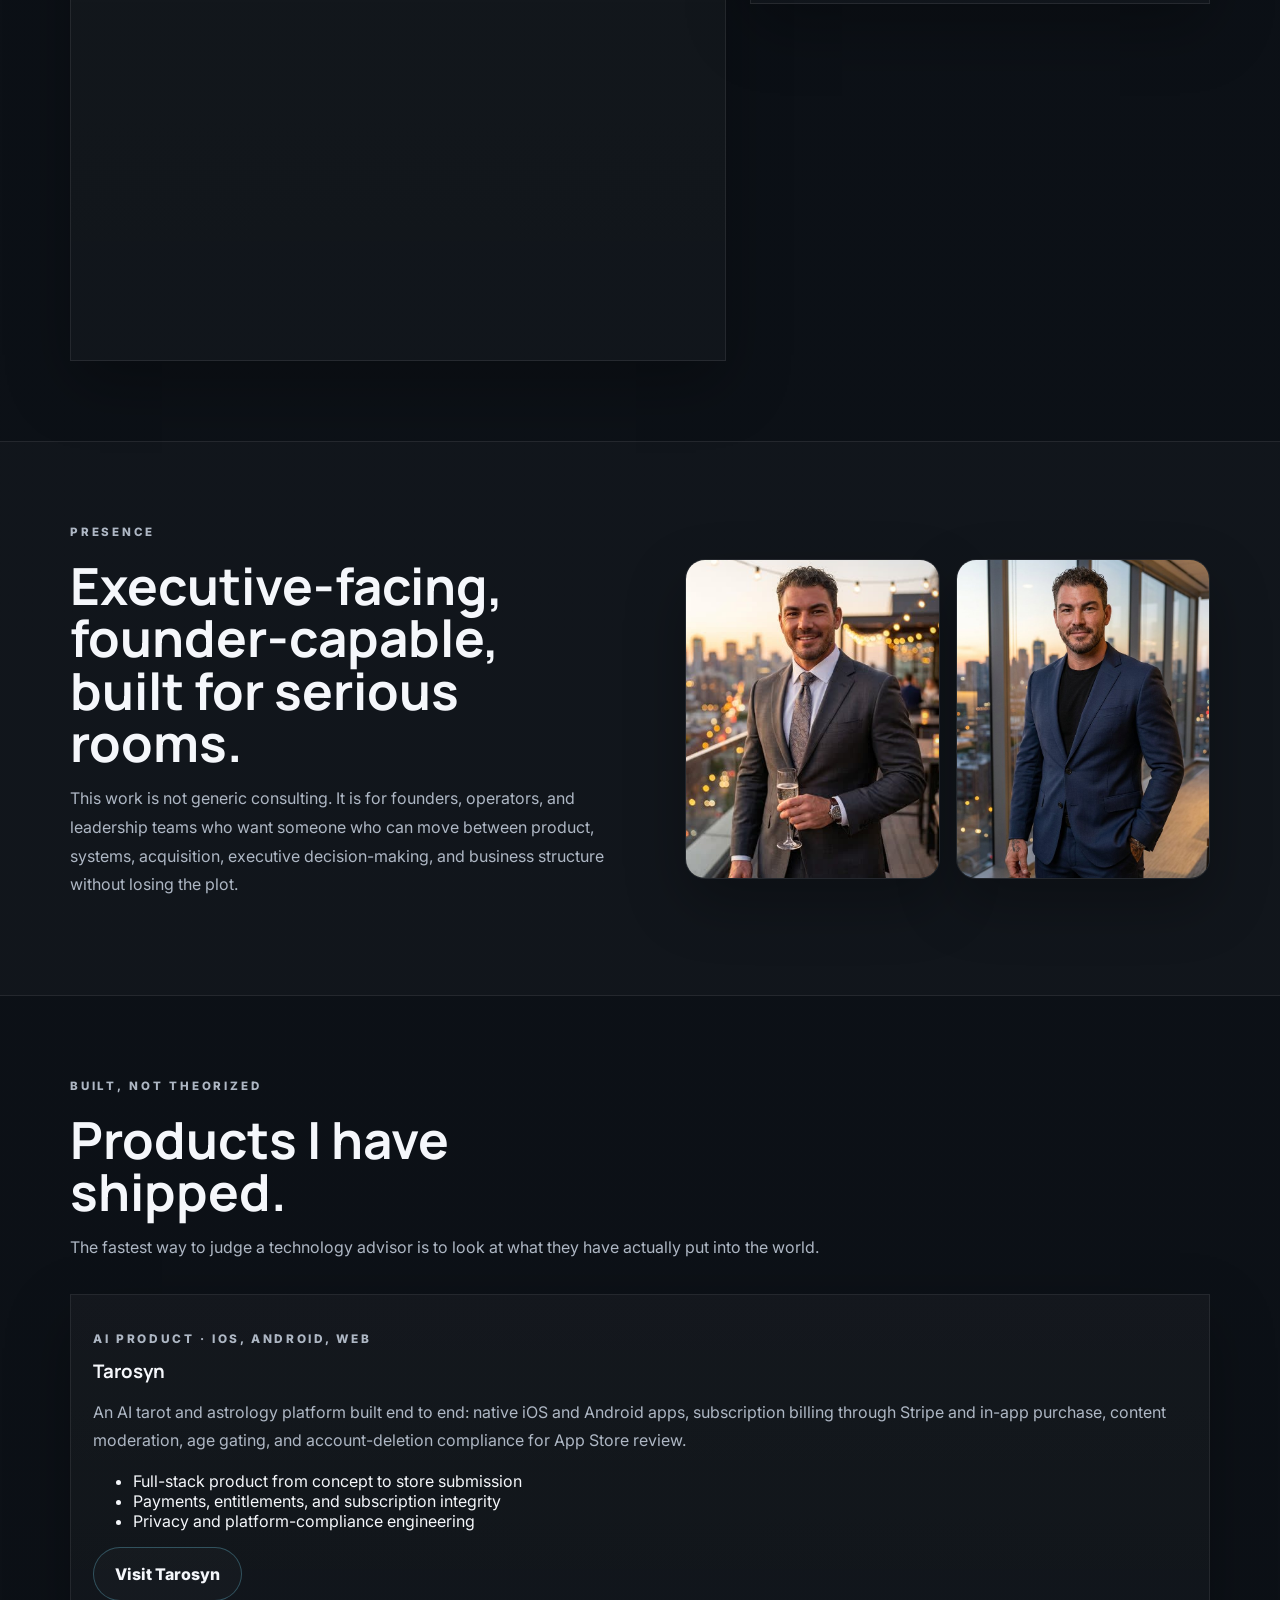
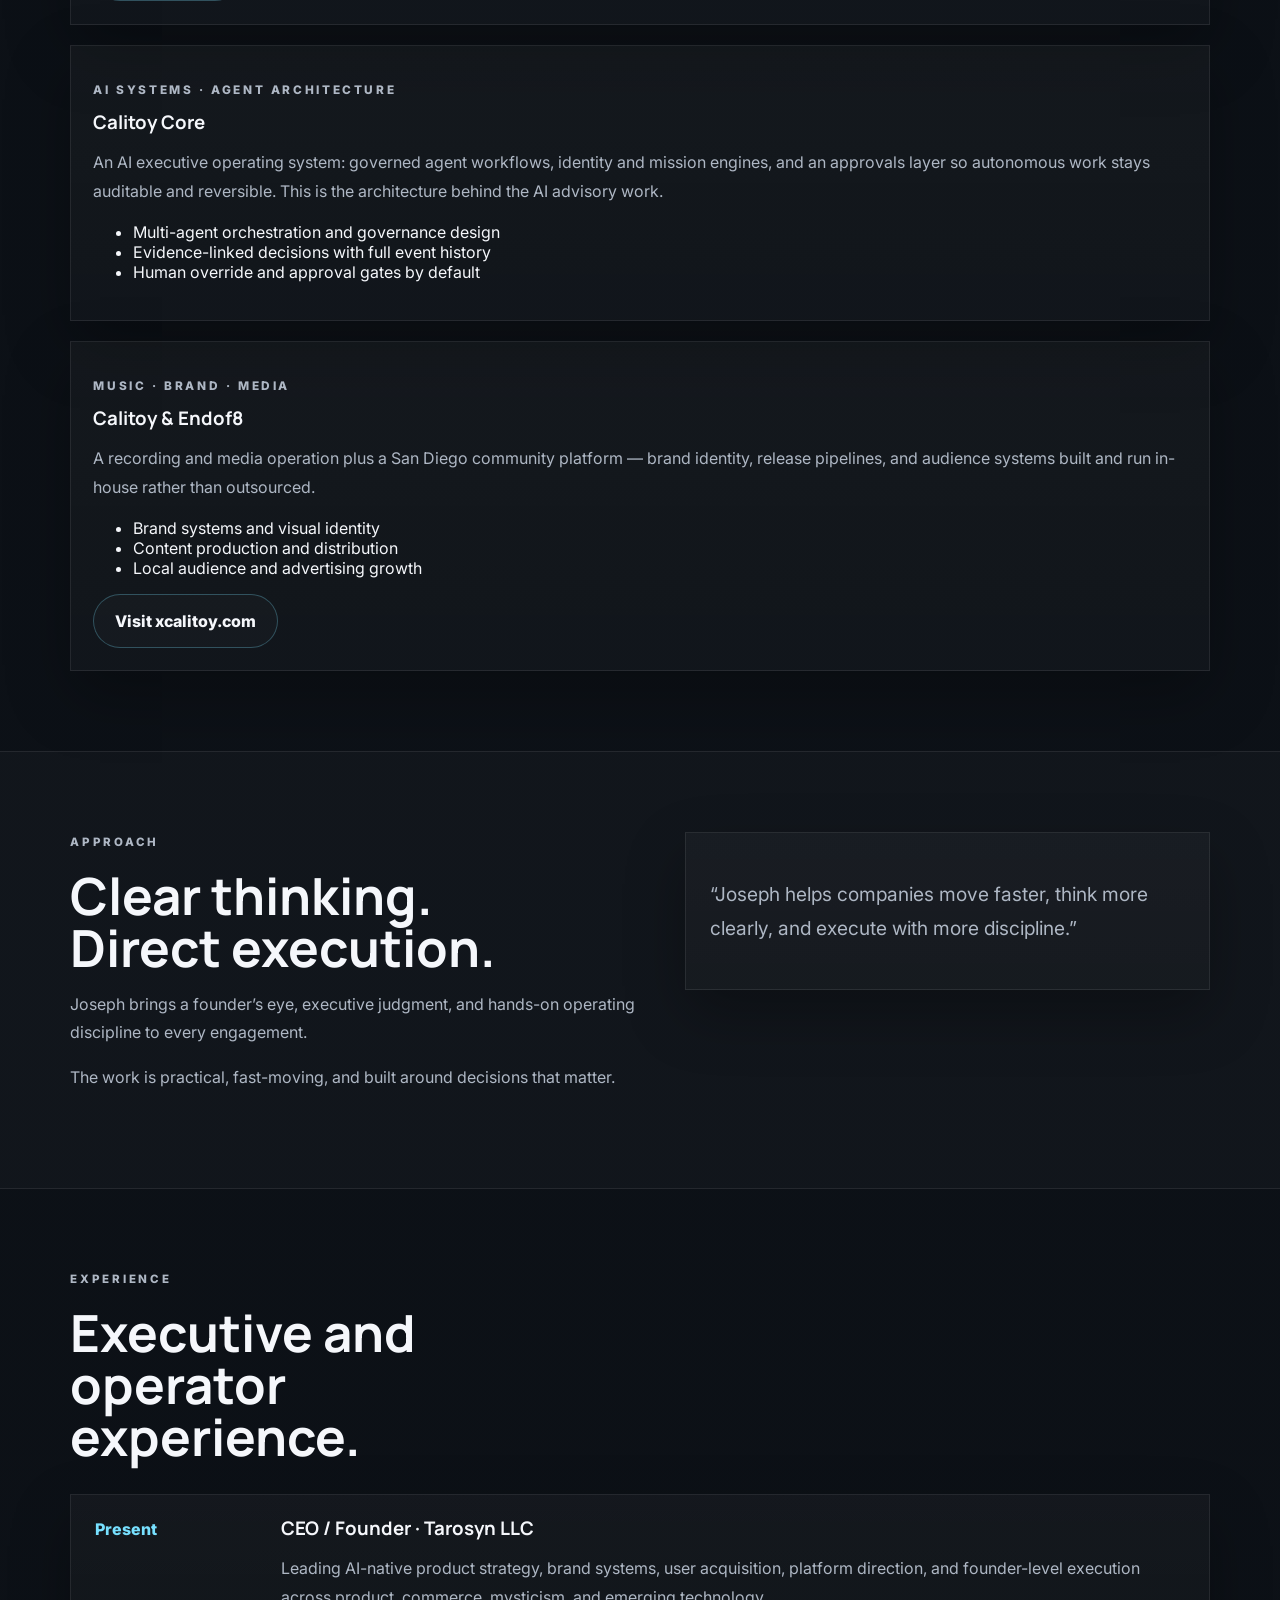
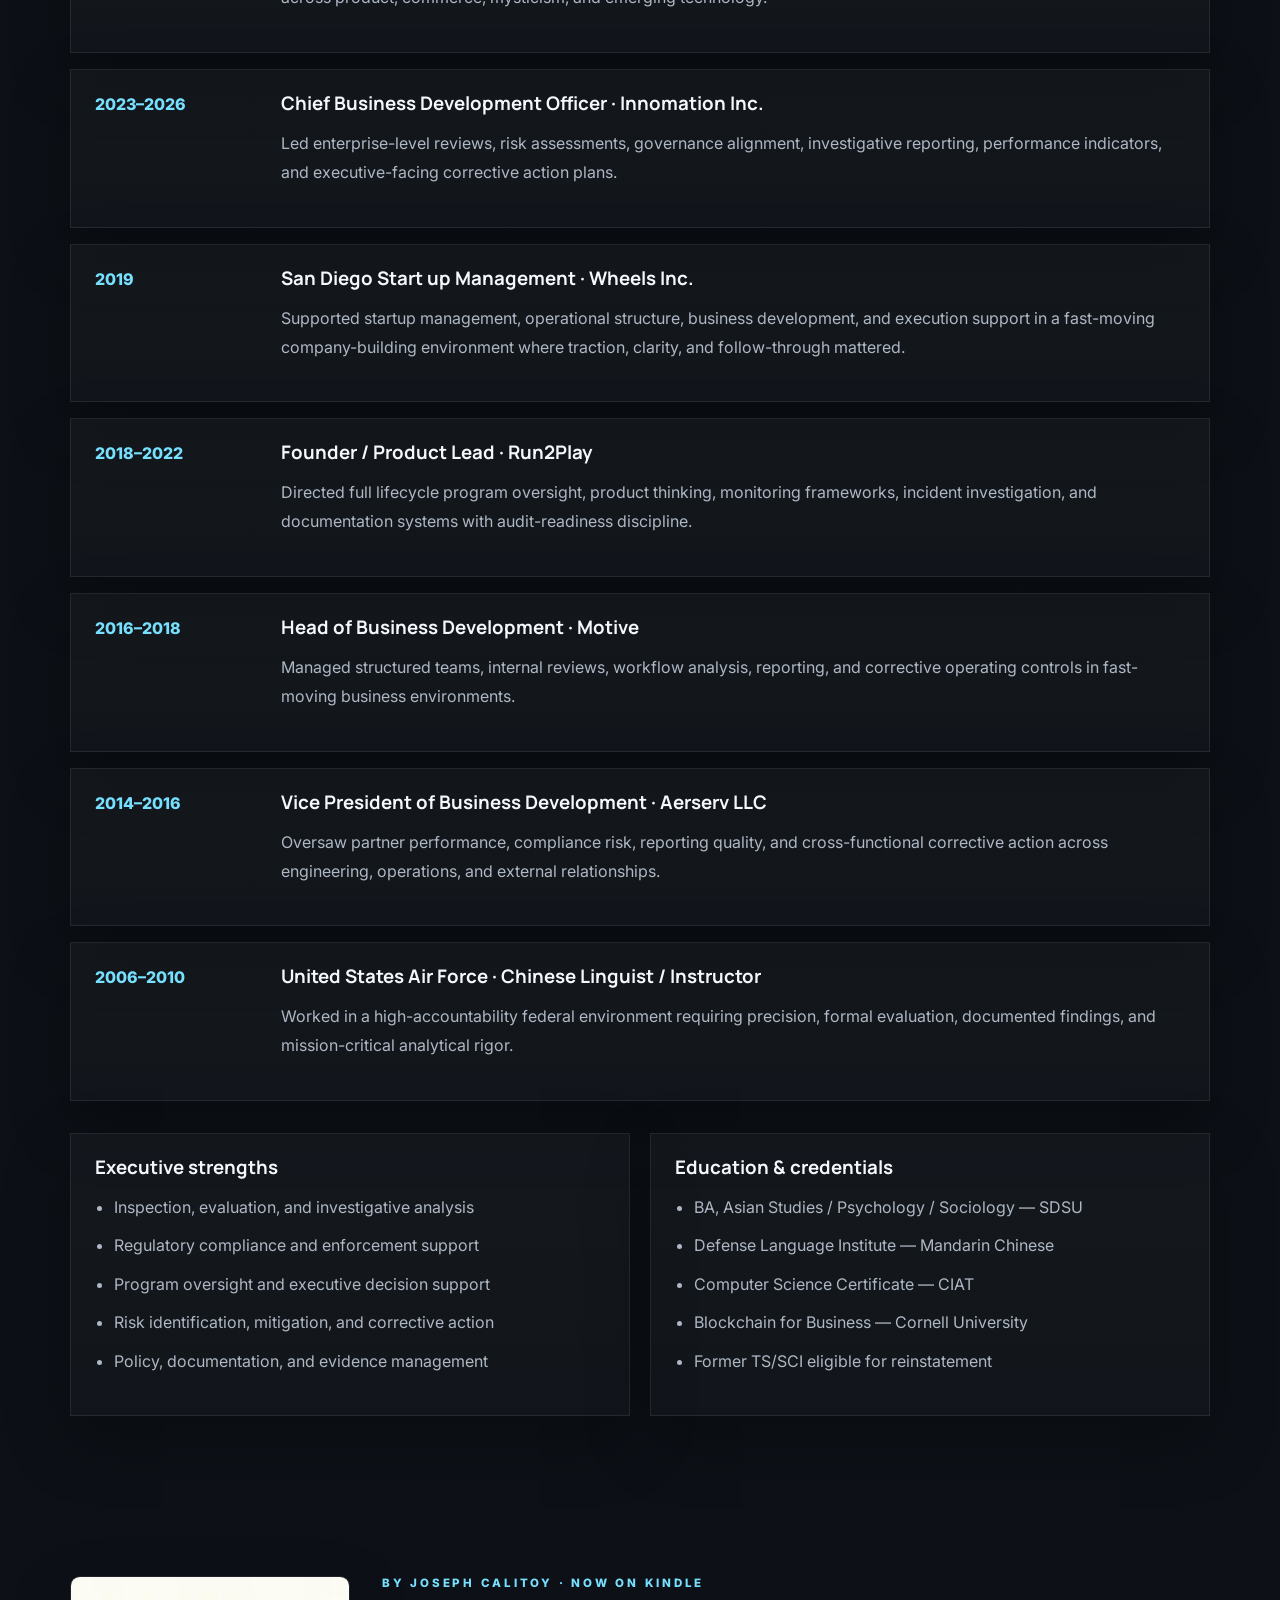
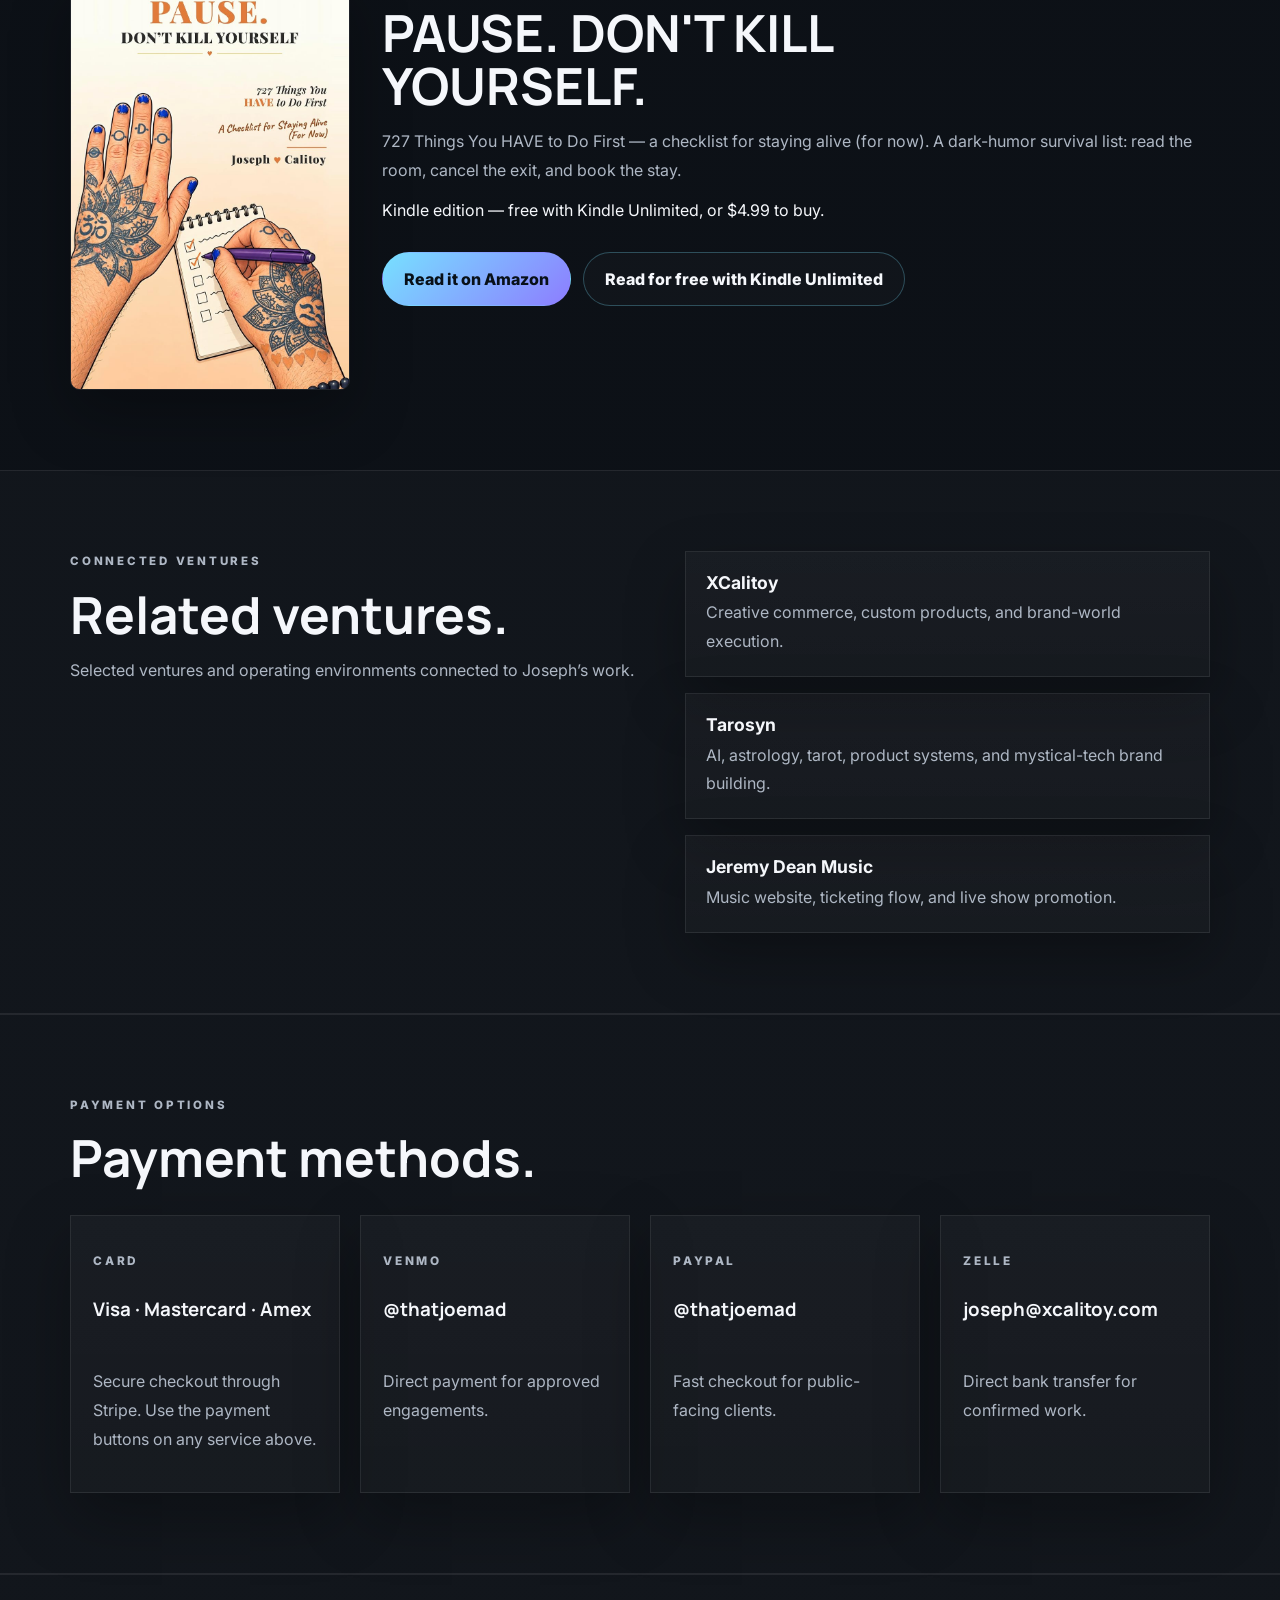
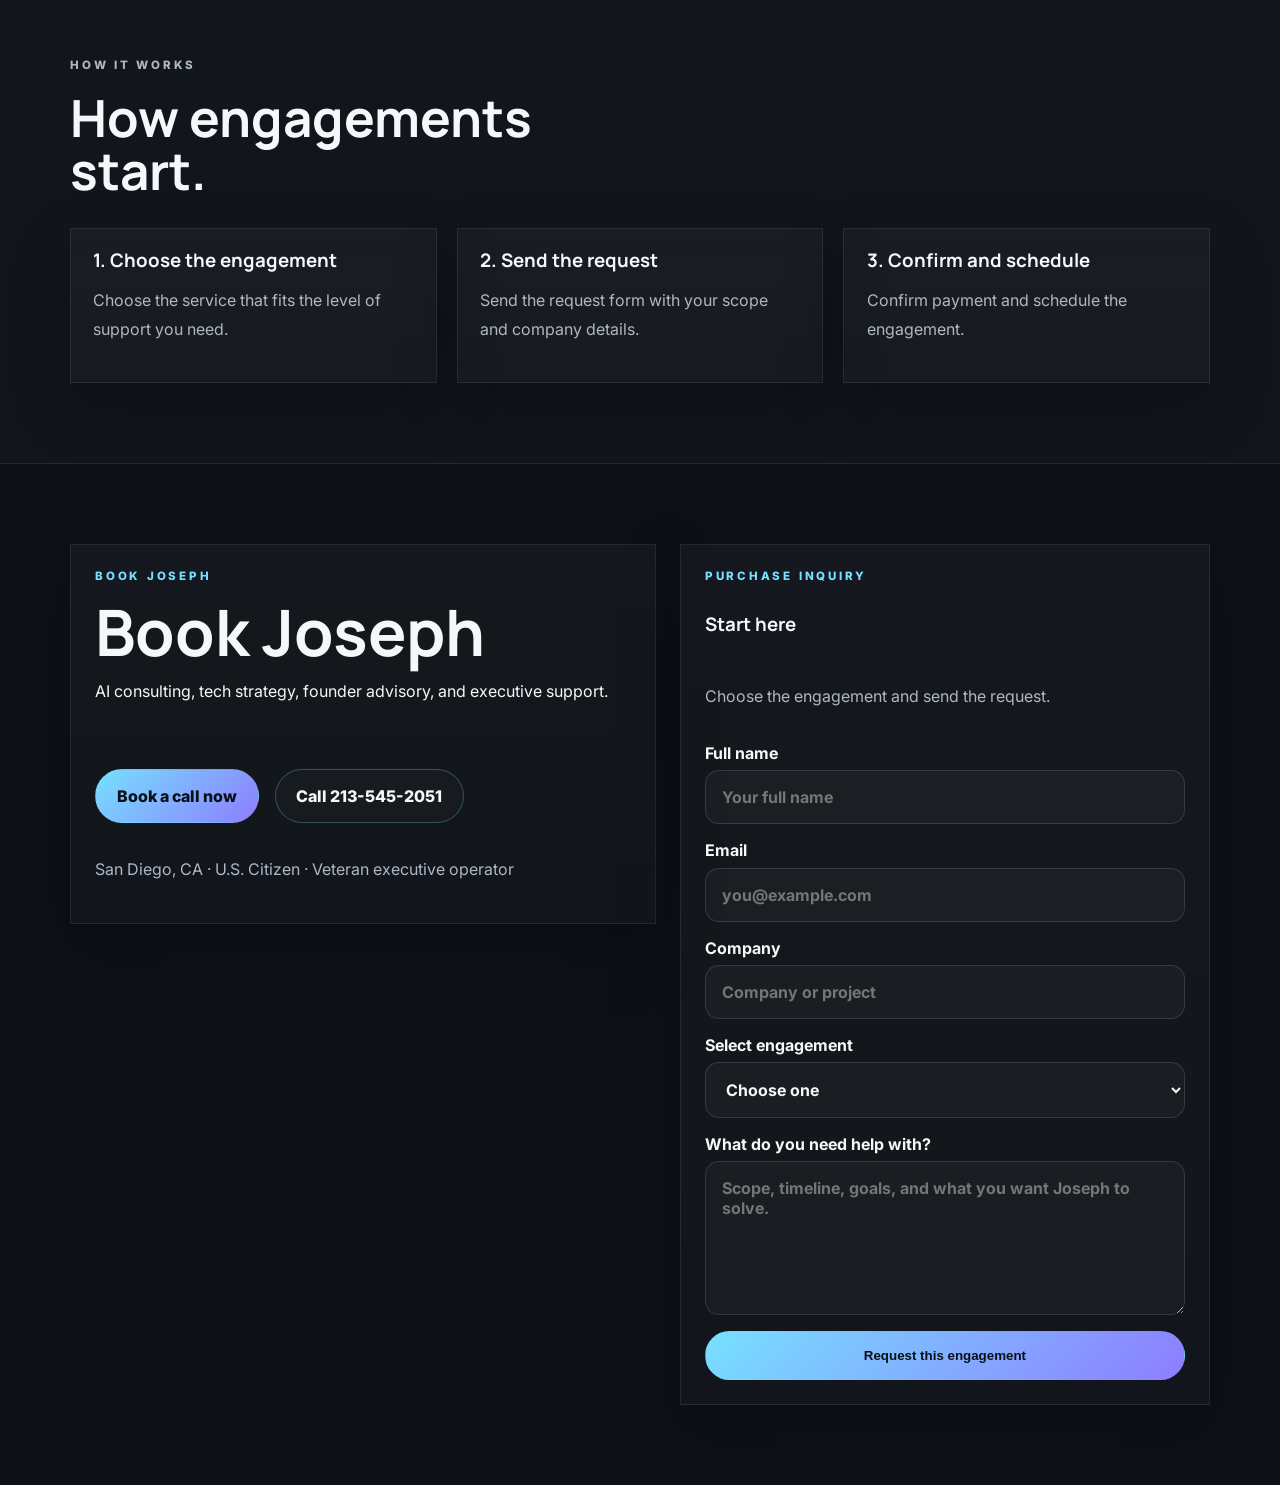
==== commit fe5c5bee: "strategy meeting: \$500 / 3 hours, in person or Zoom (new Stripe payment link, hero + card + bullets" ====
--- a/index.html
+++ b/index.html
@@ -125,7 +125,7 @@
               Joseph Calitoy advises founders and leadership teams across AI, product, growth, systems, and executive decision-making.
             </p>
             <div class="hero-actions">
-              <a class="button button--primary" href="https://buy.stripe.com/3cIdR2cMB159aHQc7Gcs803">Book a $250 Zoom meeting</a>
+              <a class="button button--primary" href="https://buy.stripe.com/28E14g8wlcNR4js7Rqcs80J">Book a $500 in-person or Zoom meeting</a>
               <a class="button button--secondary" href="#pricing">See all services &amp; pricing</a>
             </div>
             <ul class="hero-points">
@@ -207,14 +207,14 @@
             <article class="card pricing-card pricing-card--featured">
               <p class="pricing-card__label">Easy onboarding — start here</p>
               <h3>Strategy Meeting</h3>
-              <div class="price">$250<span>one session</span></div>
-              <p>100 minutes live on Zoom — the fastest way to bring a new client in. We map your goals, stack, and the first concrete move, and you leave with the written plan.</p>
-              <ul>
-                <li>100 minutes on Zoom, one-on-one</li>
+              <div class="price">$500<span>3-hour session</span></div>
+              <p>Three hours live — in person or on Zoom — the fastest way to bring a new client in. We map your goals, stack, and the first concrete move, and you leave with the written plan.</p>
+              <ul>
+                <li>3 hours one-on-one, in person or on Zoom</li>
                 <li>Written plan follows the same day</li>
                 <li>Fully credited toward any engagement</li>
               </ul>
-              <a class="button button--primary" href="https://buy.stripe.com/3cIdR2cMB159aHQc7Gcs803">Book the $250 Zoom meeting</a>
+              <a class="button button--primary" href="https://buy.stripe.com/28E14g8wlcNR4js7Rqcs80J">Book the $500 meeting</a>
               <p class="pricing-card__note">Pay, and the Zoom link is in your inbox — most clients book within 48 hours.</p>
             </article>
             <article class="card pricing-card pricing-card--featured">
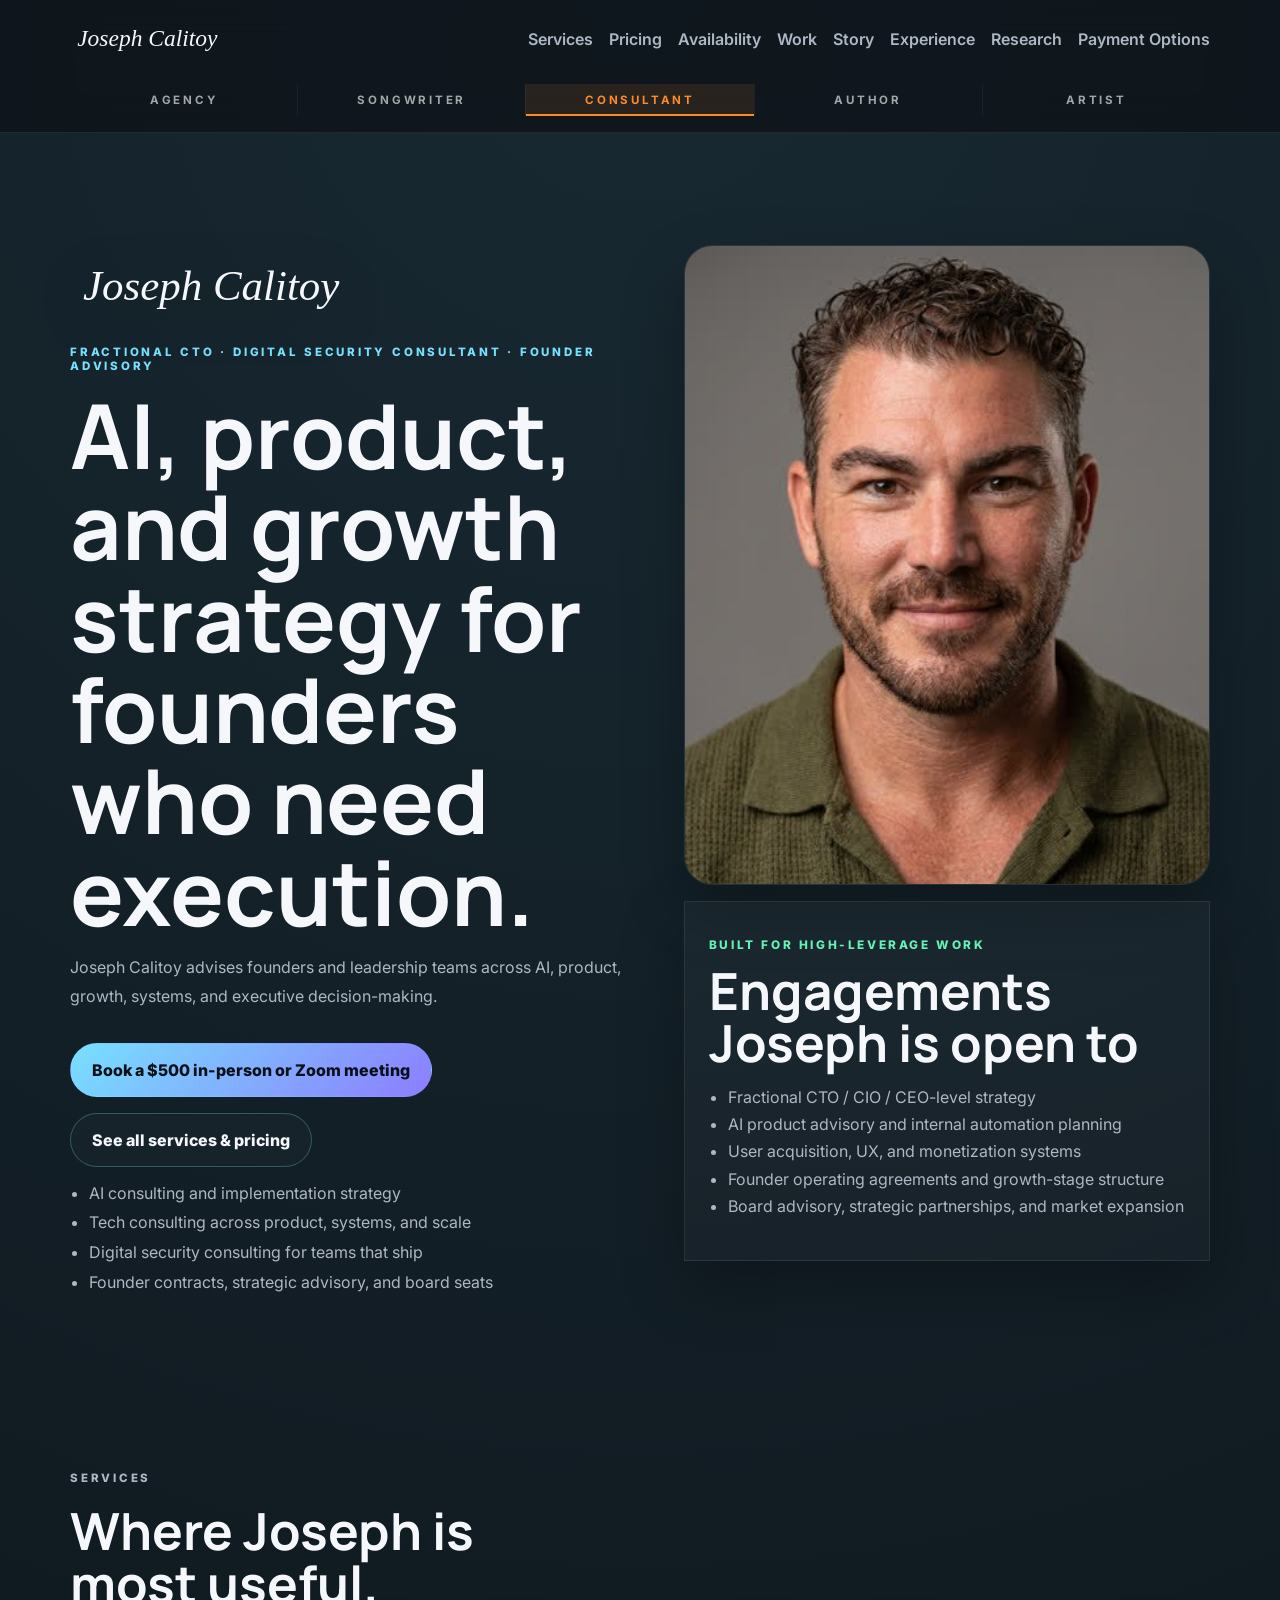
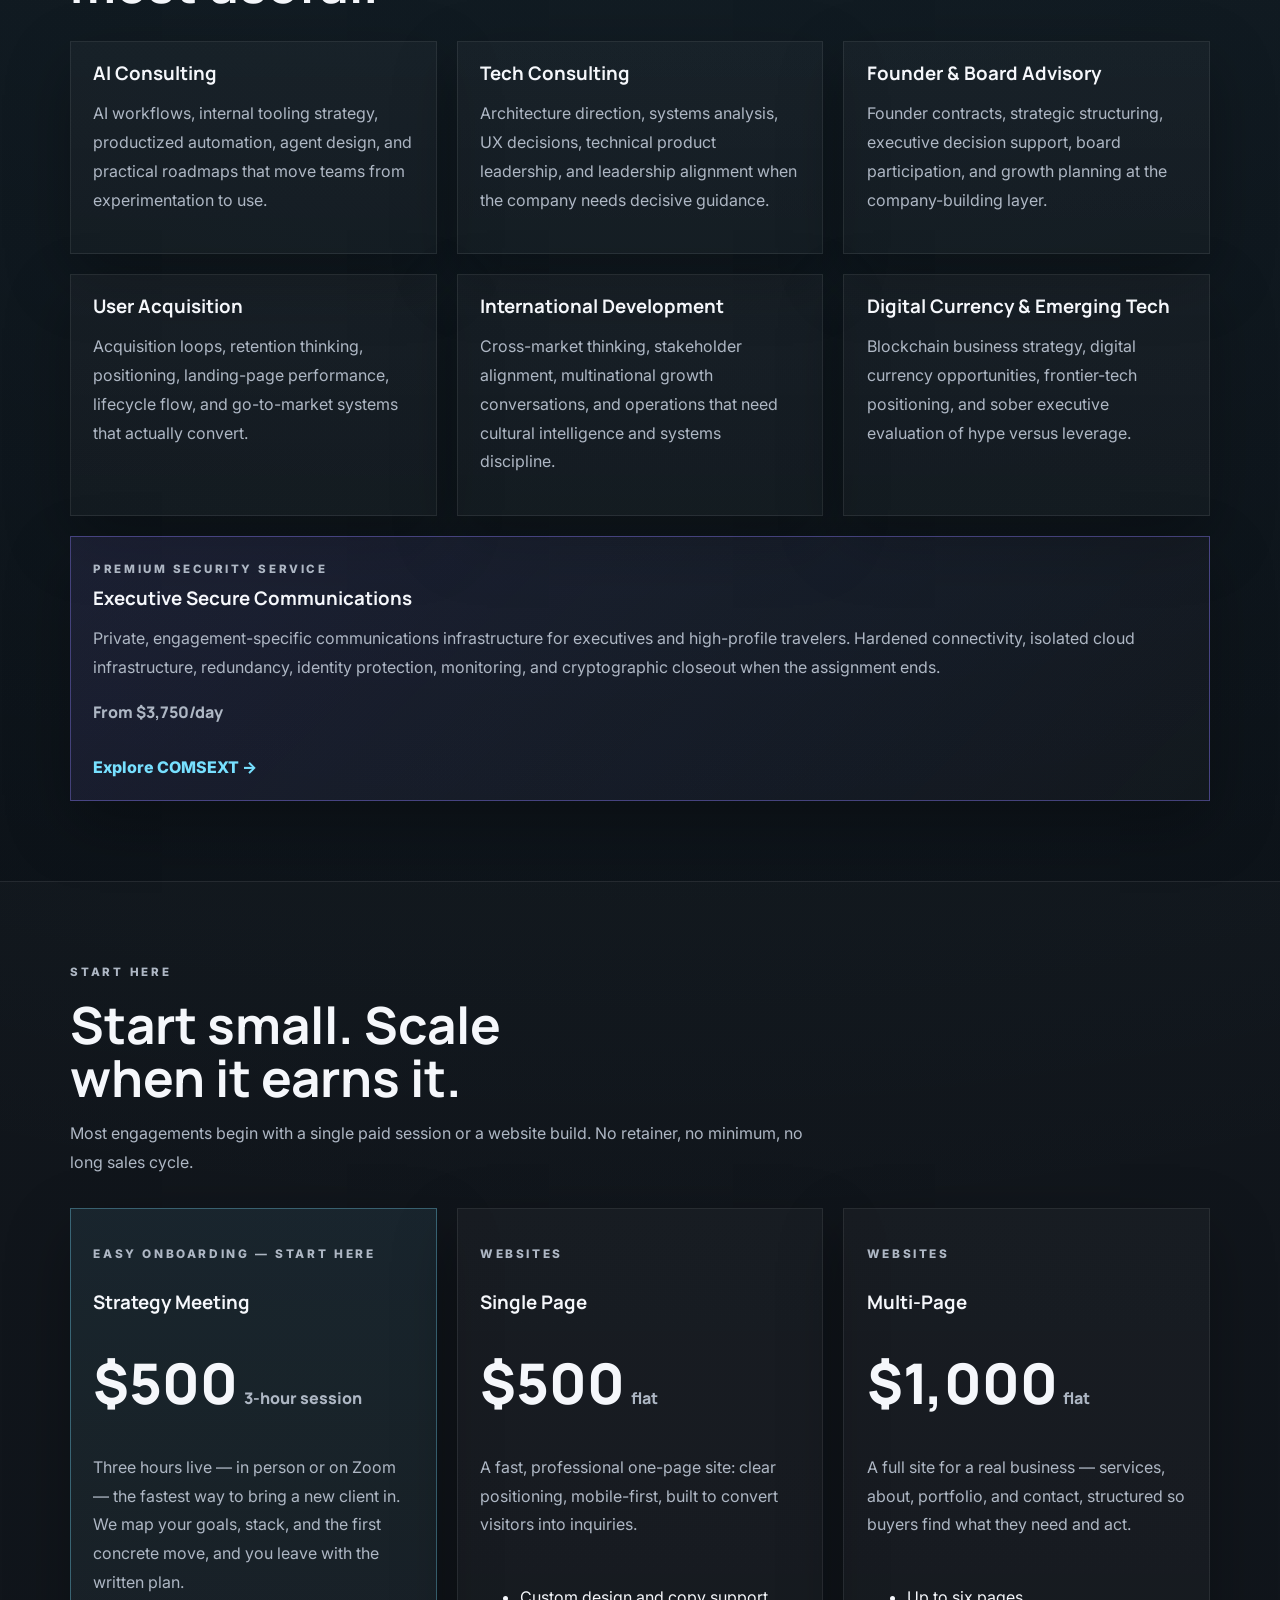
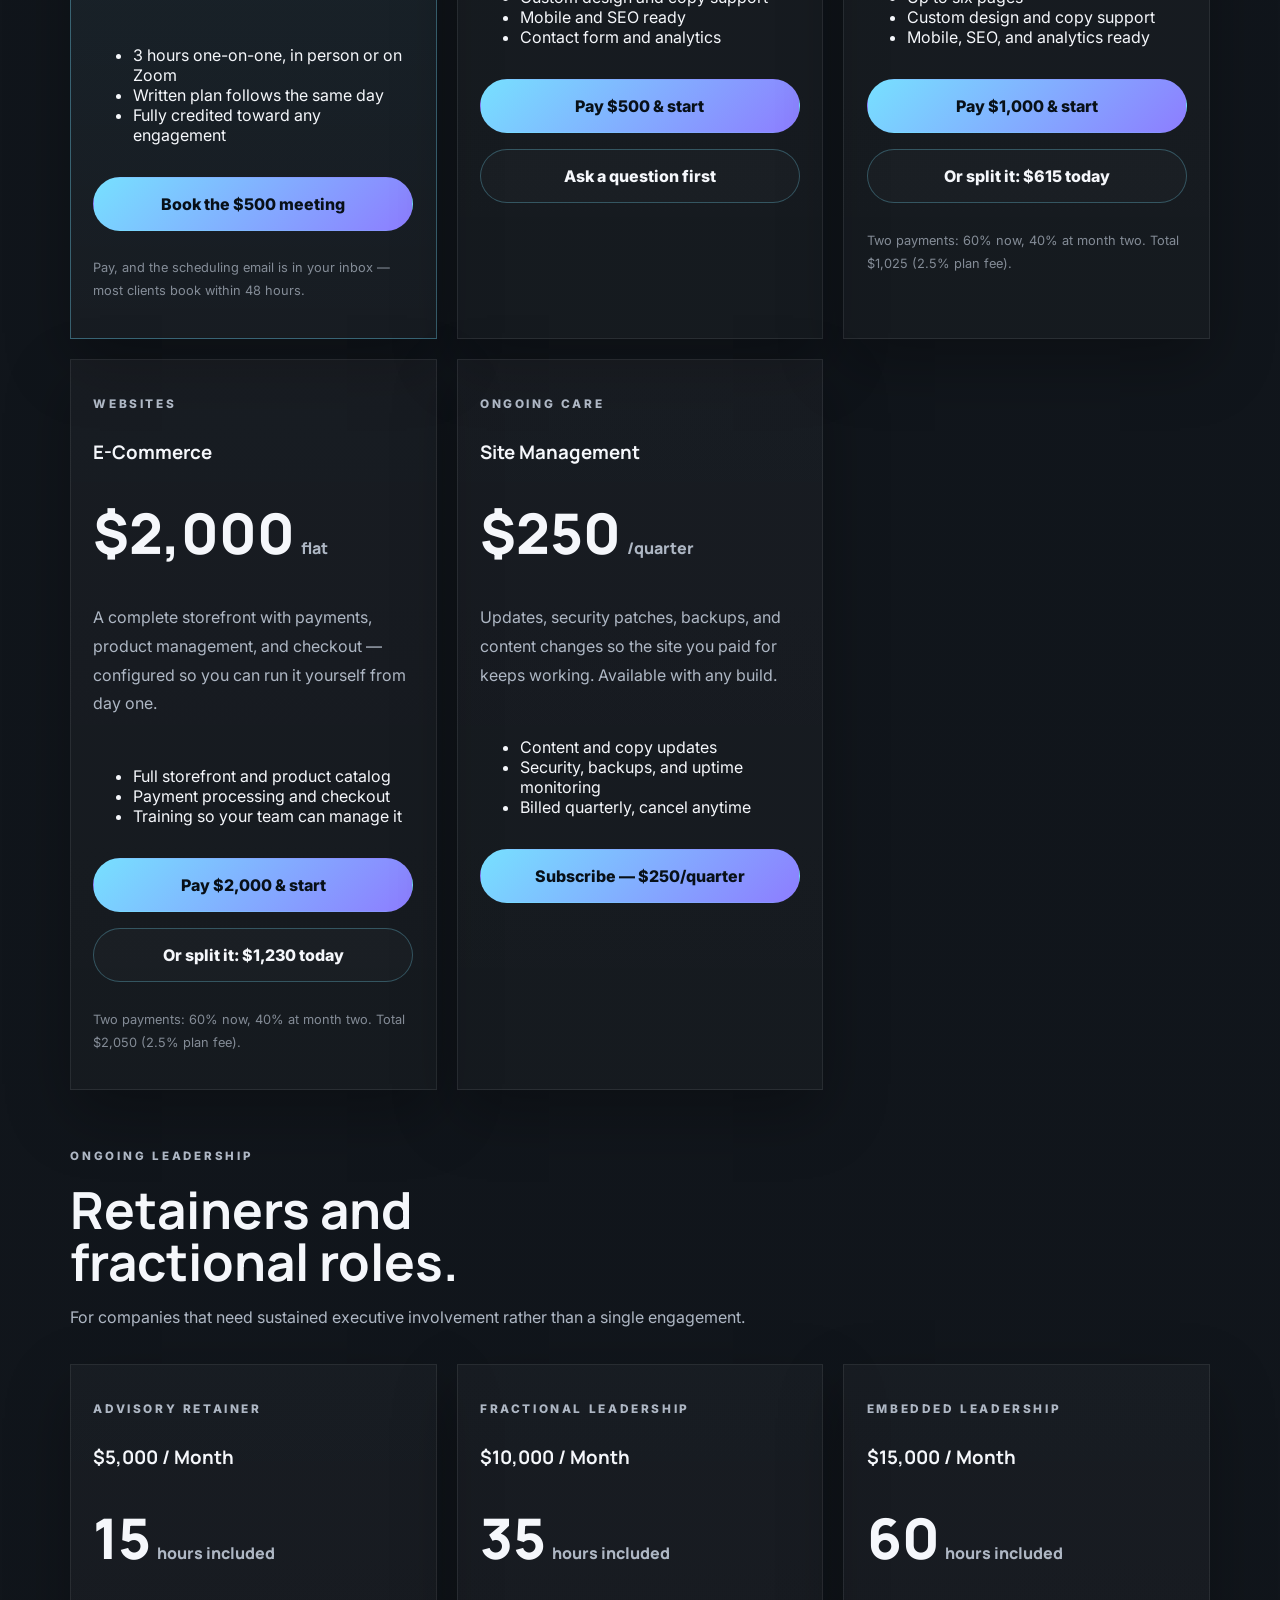
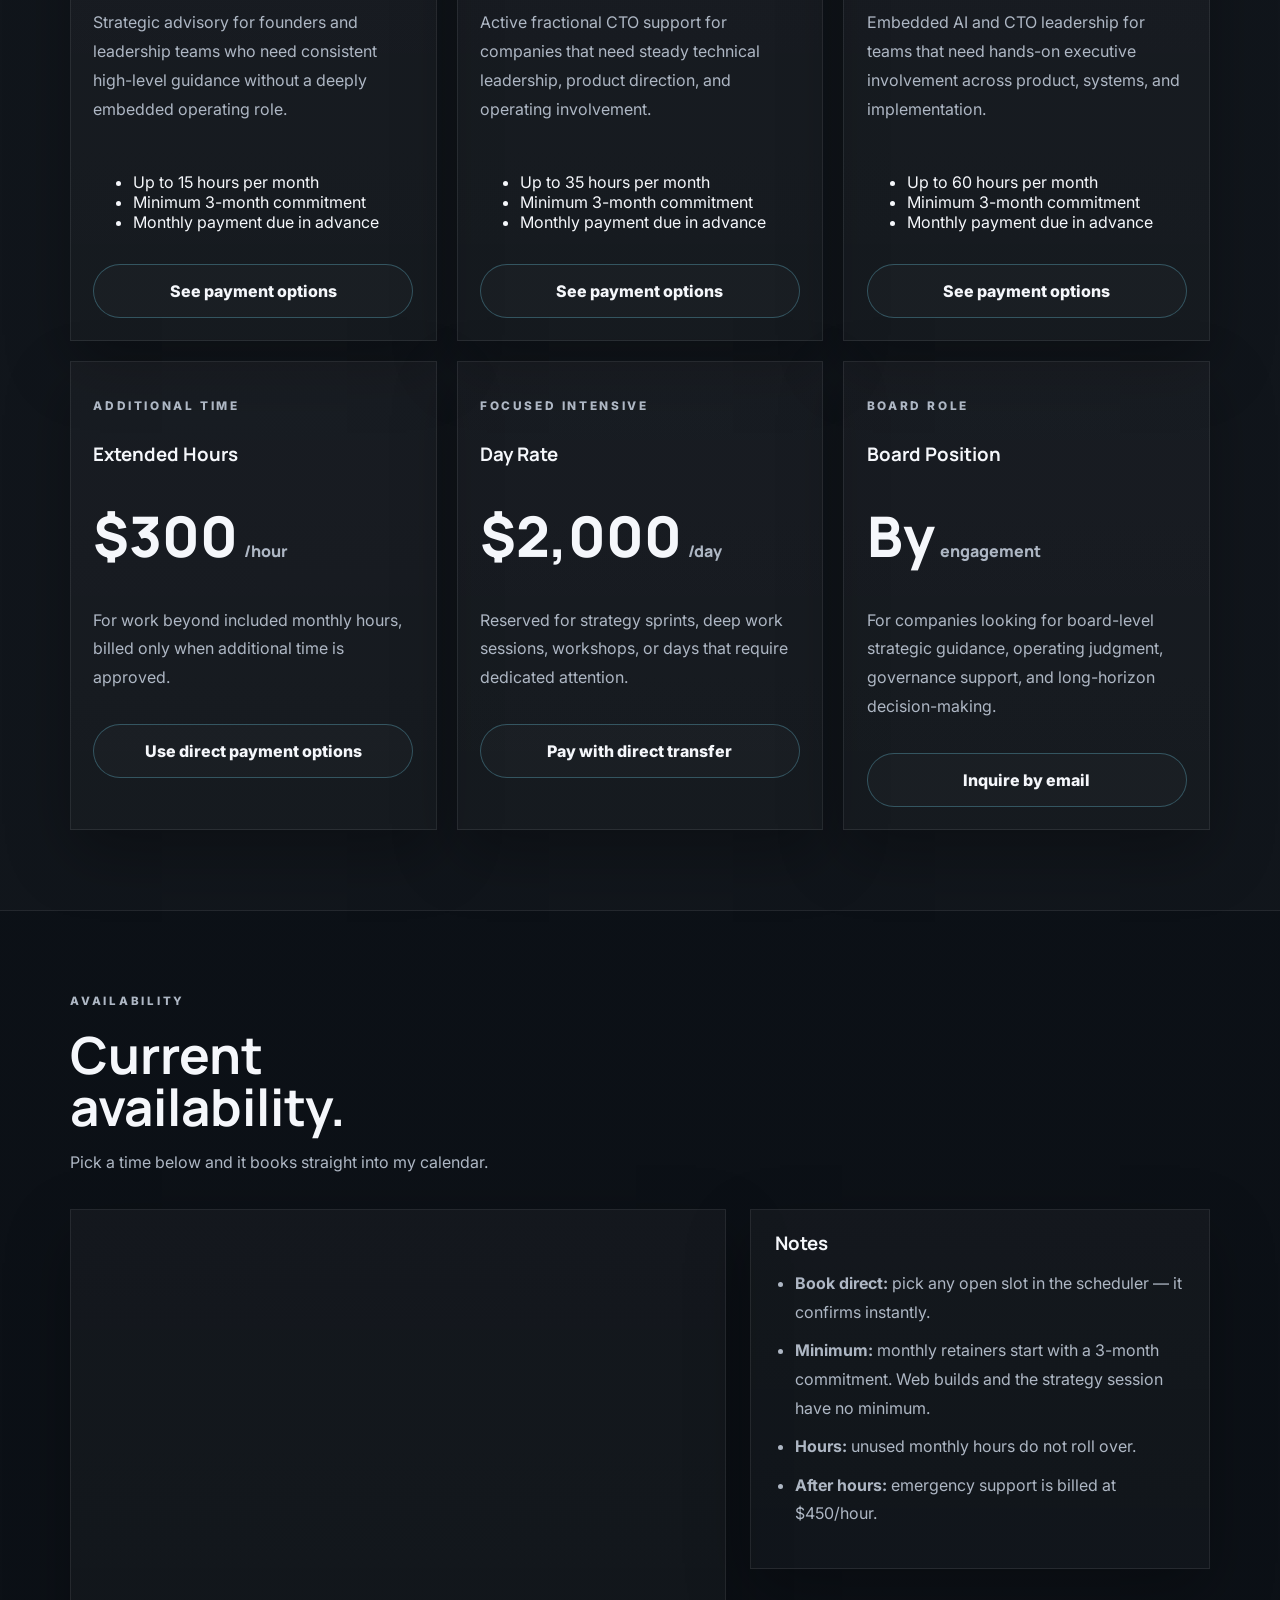
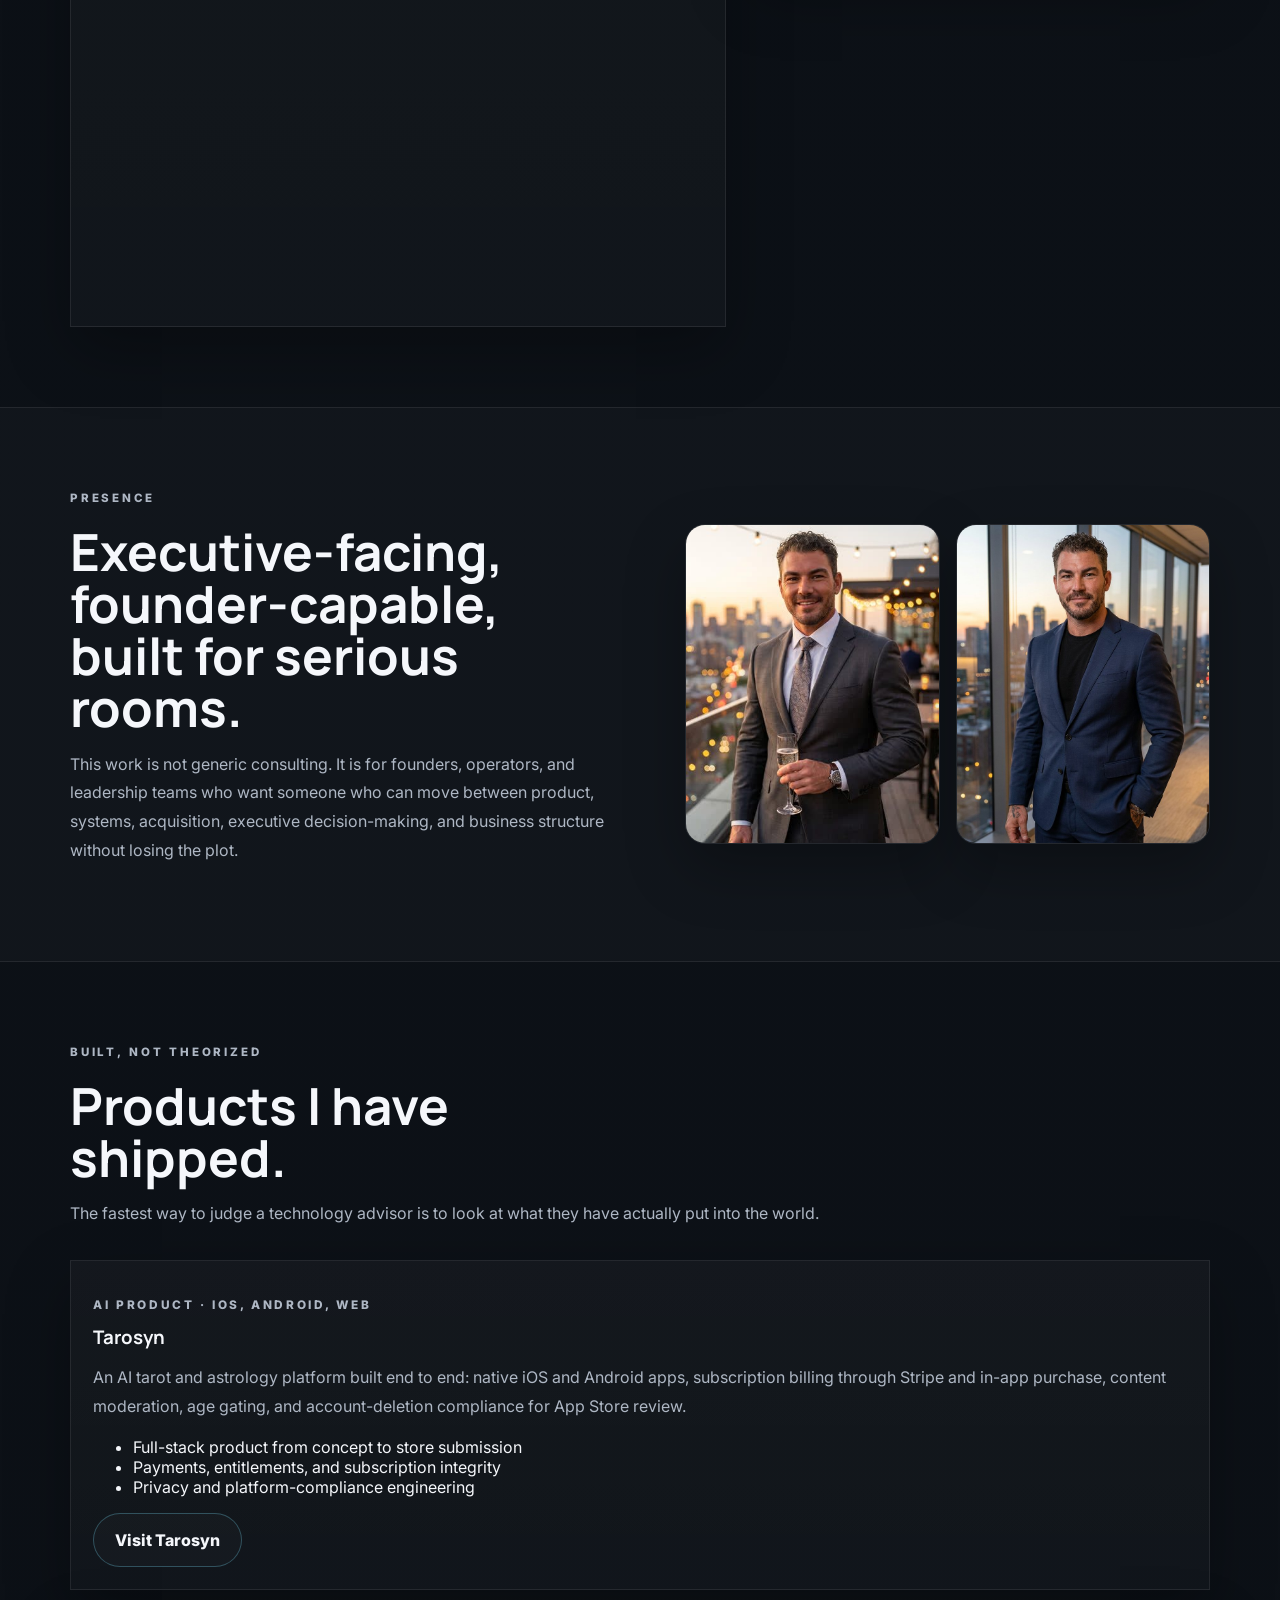
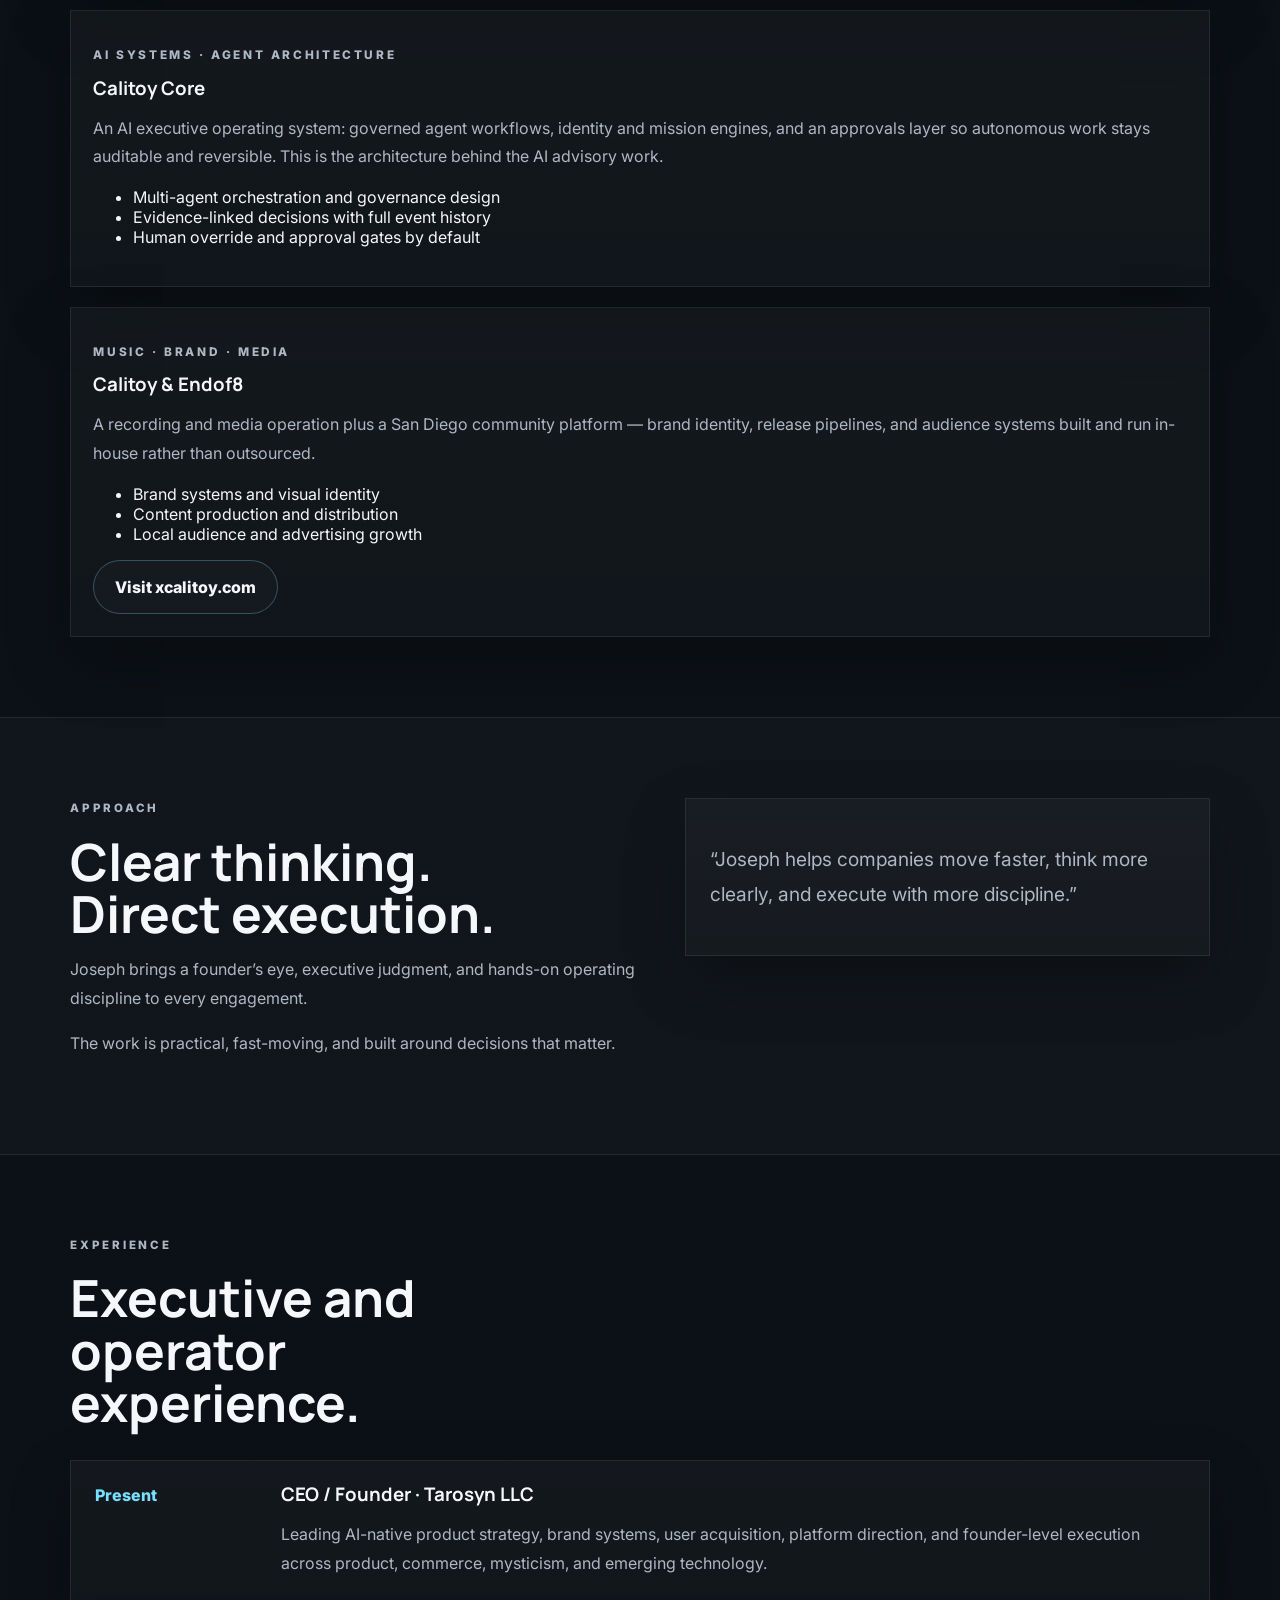
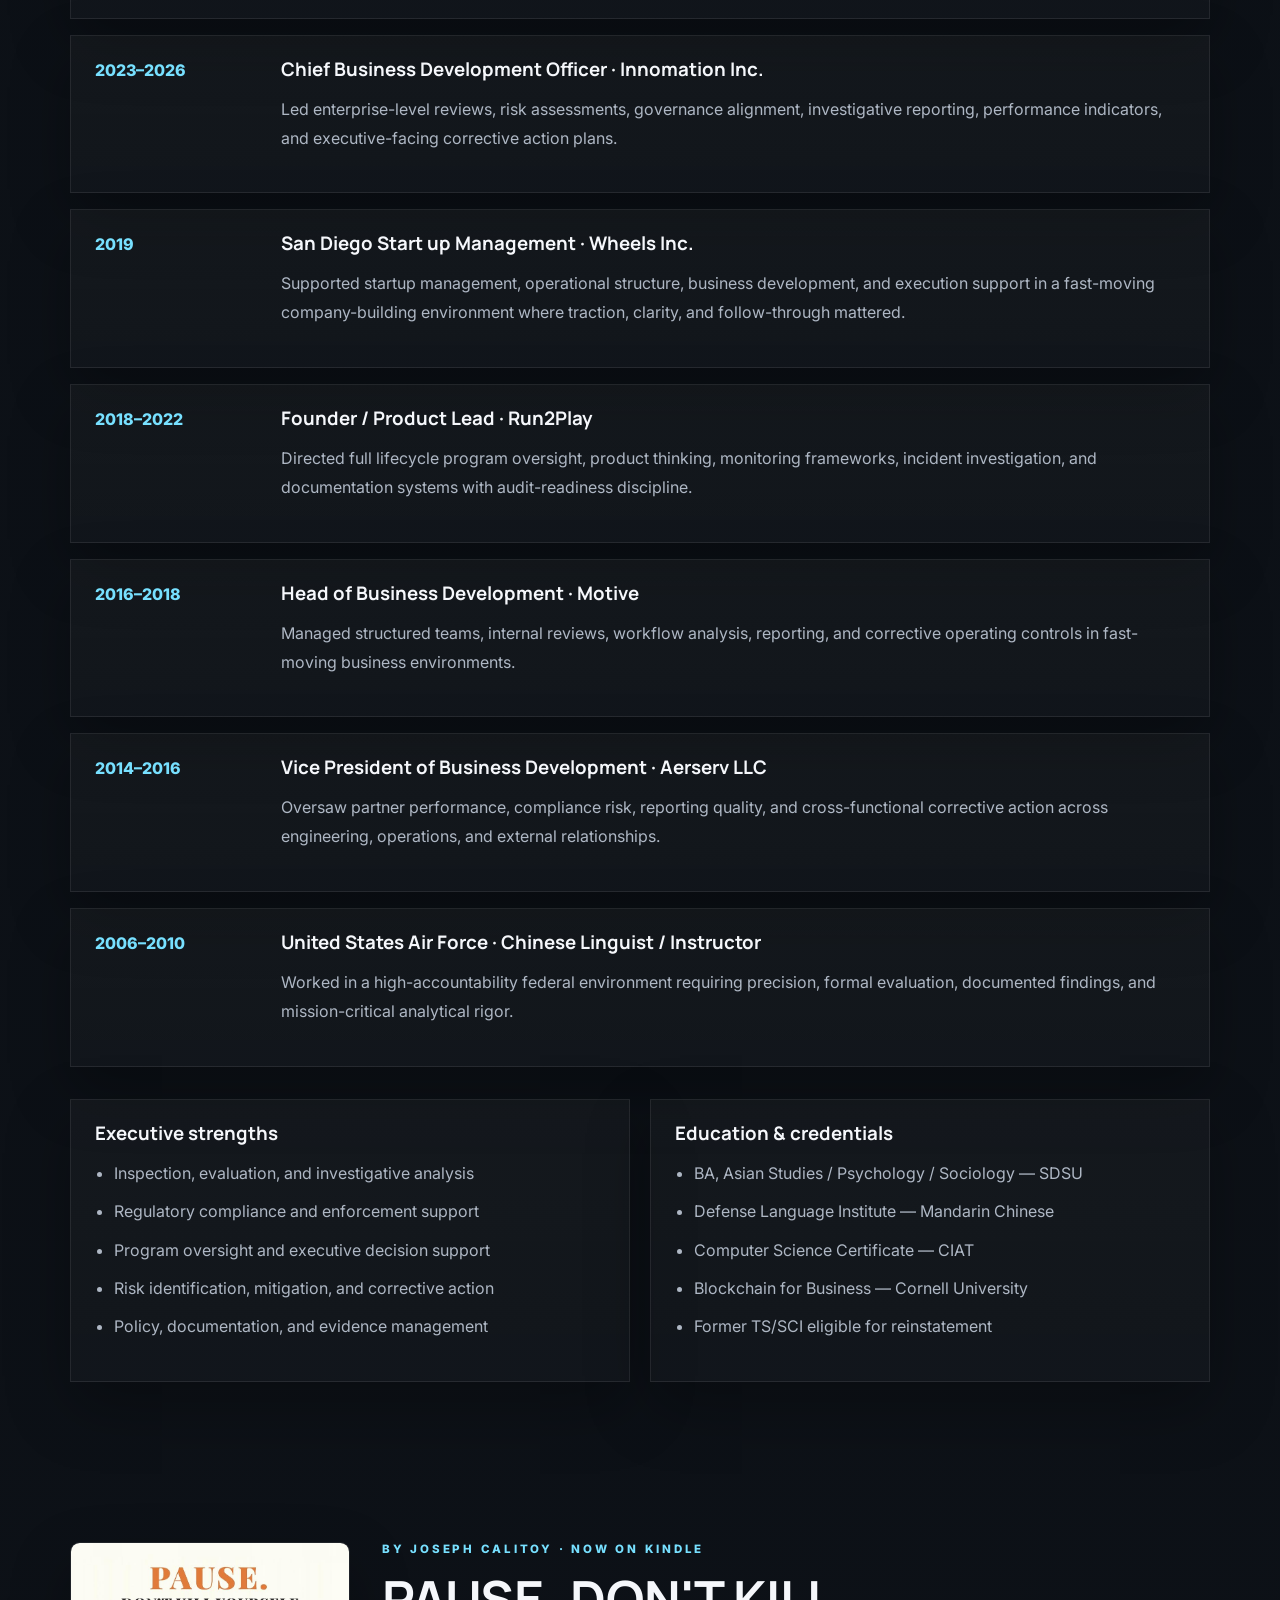
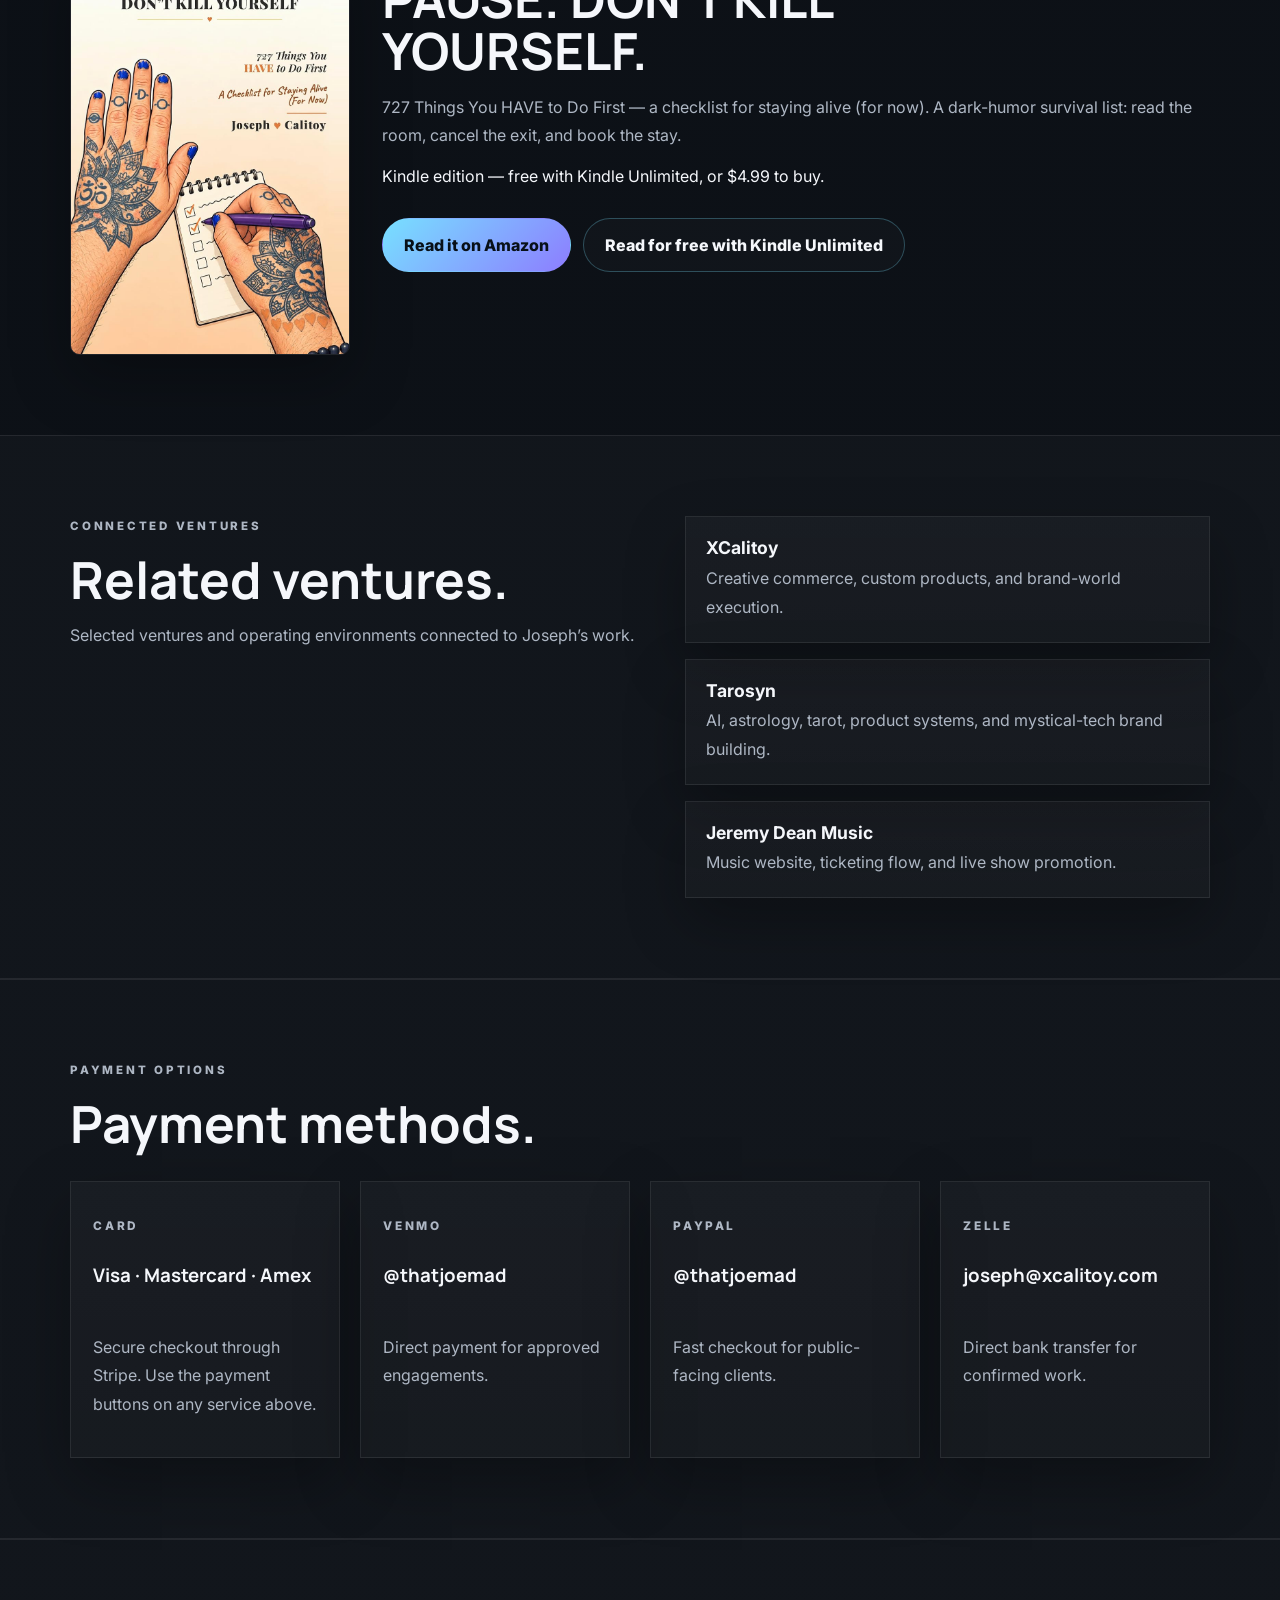
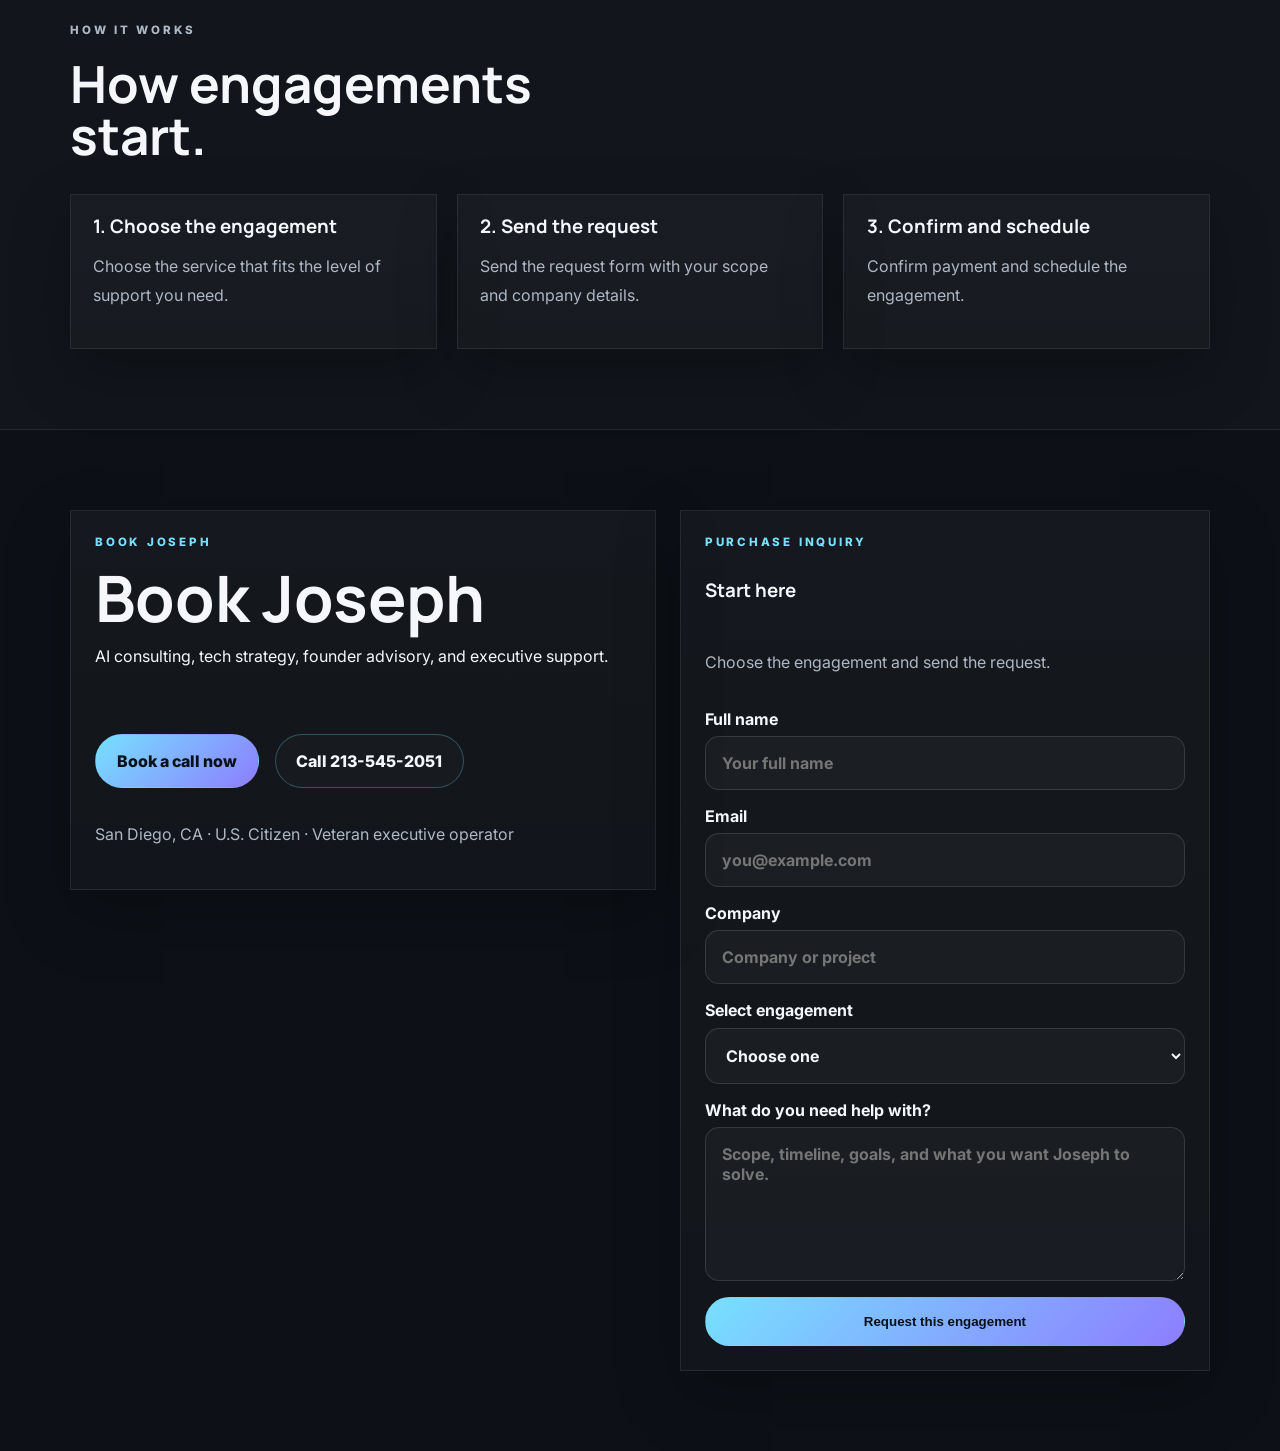
==== commit 138c2b06: "meeting card coherence: single \$500/3h in-person-or-Zoom offer (removed redundant 90-min card, meta" ====
--- a/index.html
+++ b/index.html
@@ -10,7 +10,7 @@
     <meta property="og:type" content="website" />
     <meta property="og:site_name" content="Joseph Calitoy" />
     <meta property="og:title" content="Joseph Calitoy | Fractional CTO & Digital Security Consultant" />
-    <meta property="og:description" content="AI consulting, fractional CTO leadership, and website builds. Start with a $500 strategy session — 90 minutes plus written recommendations." />
+    <meta property="og:description" content="AI consulting, fractional CTO leadership, and website builds. Start with a $500 strategy meeting — 3 hours, in person or on Zoom, plus a written plan." />
     <meta property="og:url" content="https://josephcalitoy.com/" />
     <meta property="og:image" content="https://josephcalitoy.com/assets/joseph-calitoy-social.jpg?v=20261108a" />
     <meta name="twitter:card" content="summary_large_image" />
@@ -215,21 +215,7 @@
                 <li>Fully credited toward any engagement</li>
               </ul>
               <a class="button button--primary" href="https://buy.stripe.com/28E14g8wlcNR4js7Rqcs80J">Book the $500 meeting</a>
-              <p class="pricing-card__note">Pay, and the Zoom link is in your inbox — most clients book within 48 hours.</p>
-            </article>
-            <article class="card pricing-card pricing-card--featured">
-              <p class="pricing-card__label">Best first step</p>
-              <h3>Strategy Session</h3>
-              <div class="price">$500<span>one session</span></div>
-              <p>Ninety focused minutes on your hardest problem — AI, product, growth, or technical direction. You leave with a written set of recommendations you can act on whether or not we work together again.</p>
-              <ul>
-                <li>90 minutes, one-on-one</li>
-                <li>Written recommendations within 48 hours</li>
-                <li>Credited toward a retainer if you continue</li>
-                <li>No minimum, no commitment</li>
-              </ul>
-              <a class="button button--primary" href="https://buy.stripe.com/3cI3cw8BK6LUgDI0wDeIw01">Pay $500 &amp; book</a>
-              <a class="button button--secondary" href="https://calendly.com/joseph-xcalitoy/consultation" target="_blank" rel="noreferrer">Or schedule a call first</a>
+              <p class="pricing-card__note">Pay, and the scheduling email is in your inbox — most clients book within 48 hours.</p>
             </article>
             <article class="card pricing-card">
               <p class="pricing-card__label">Websites</p>
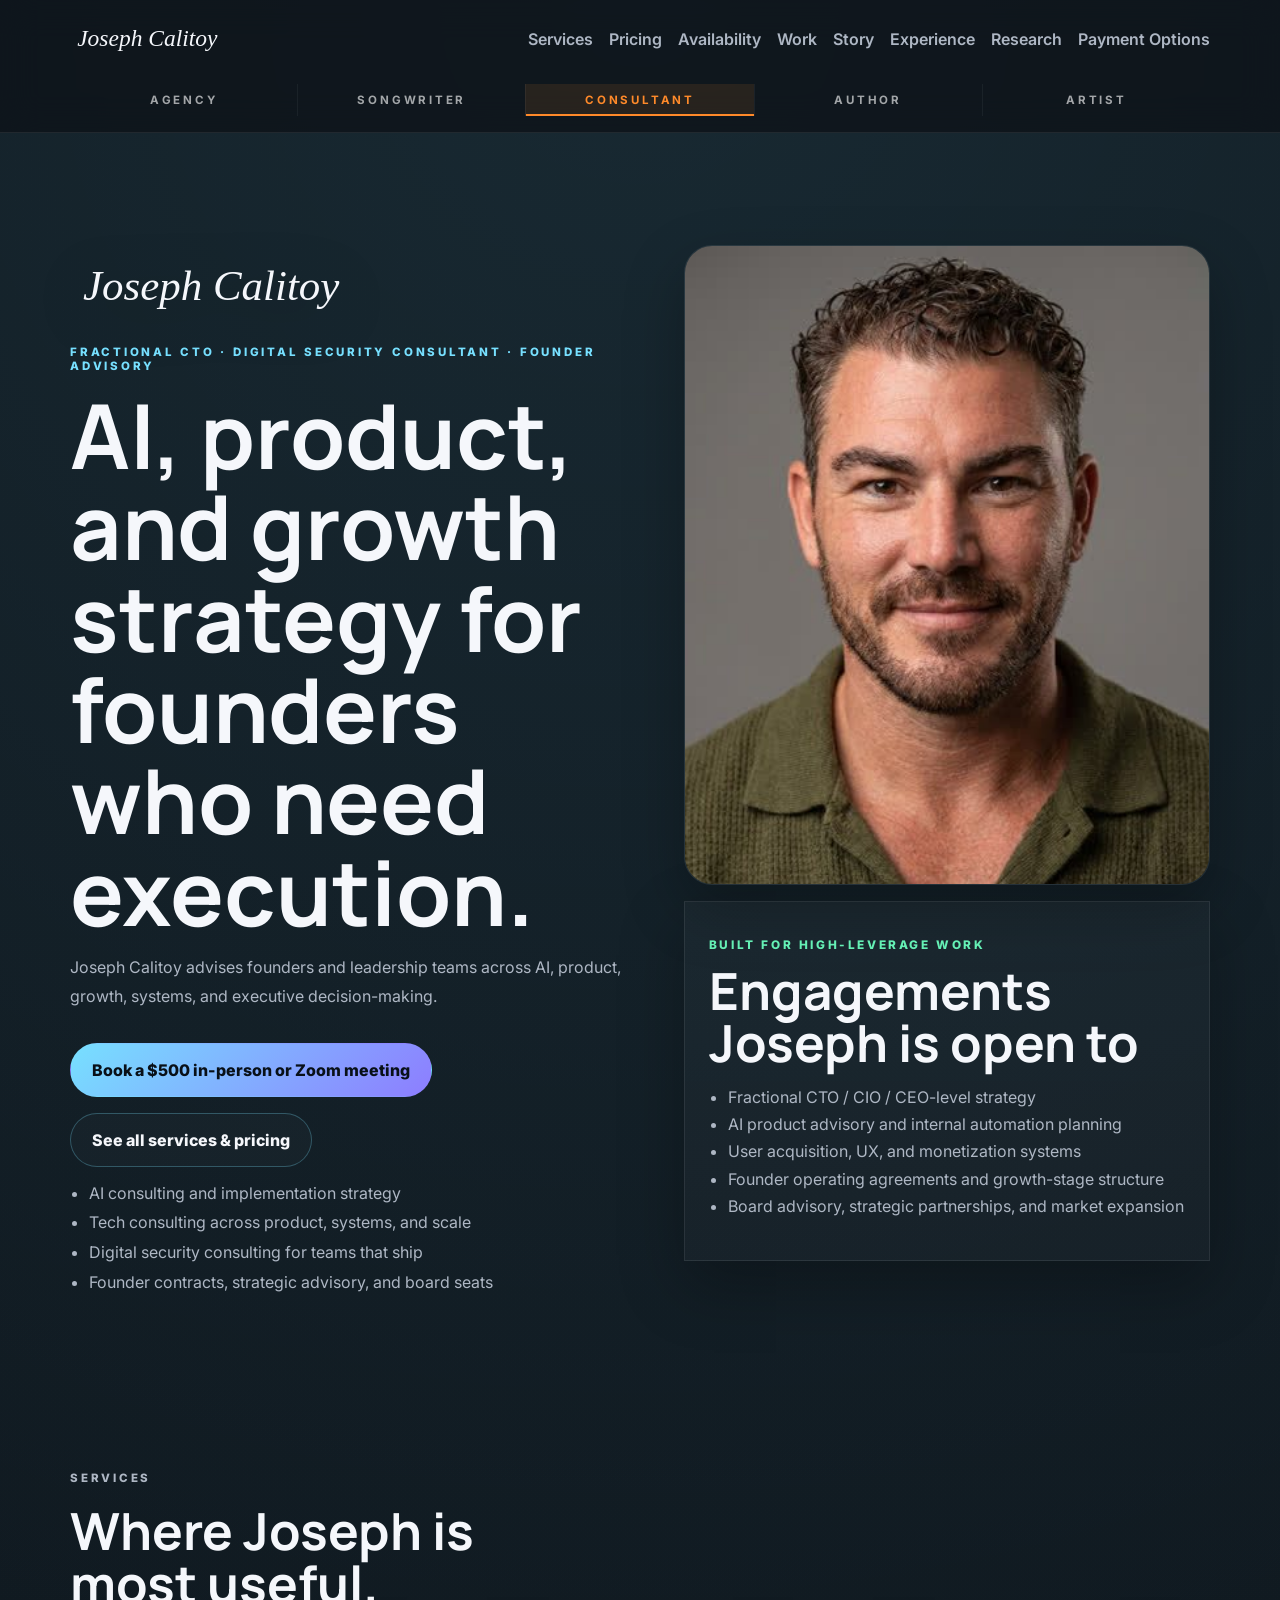
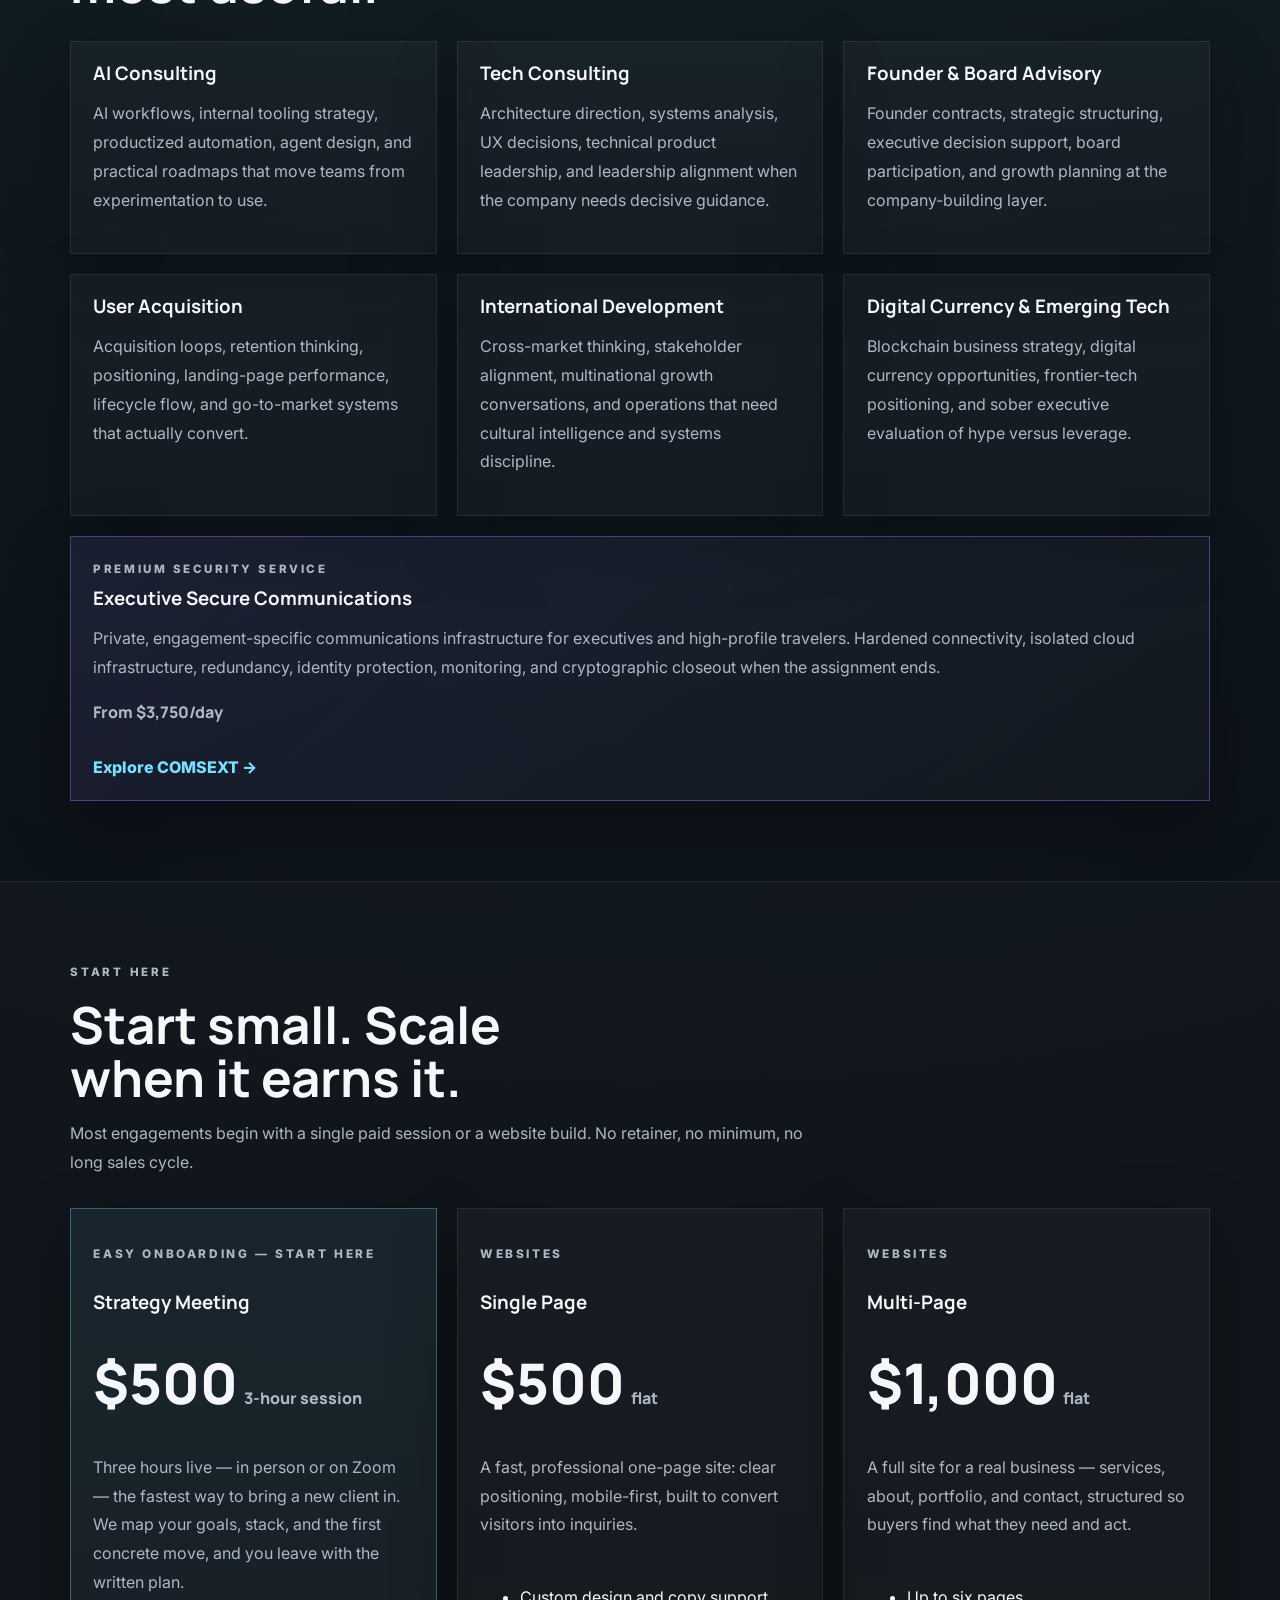
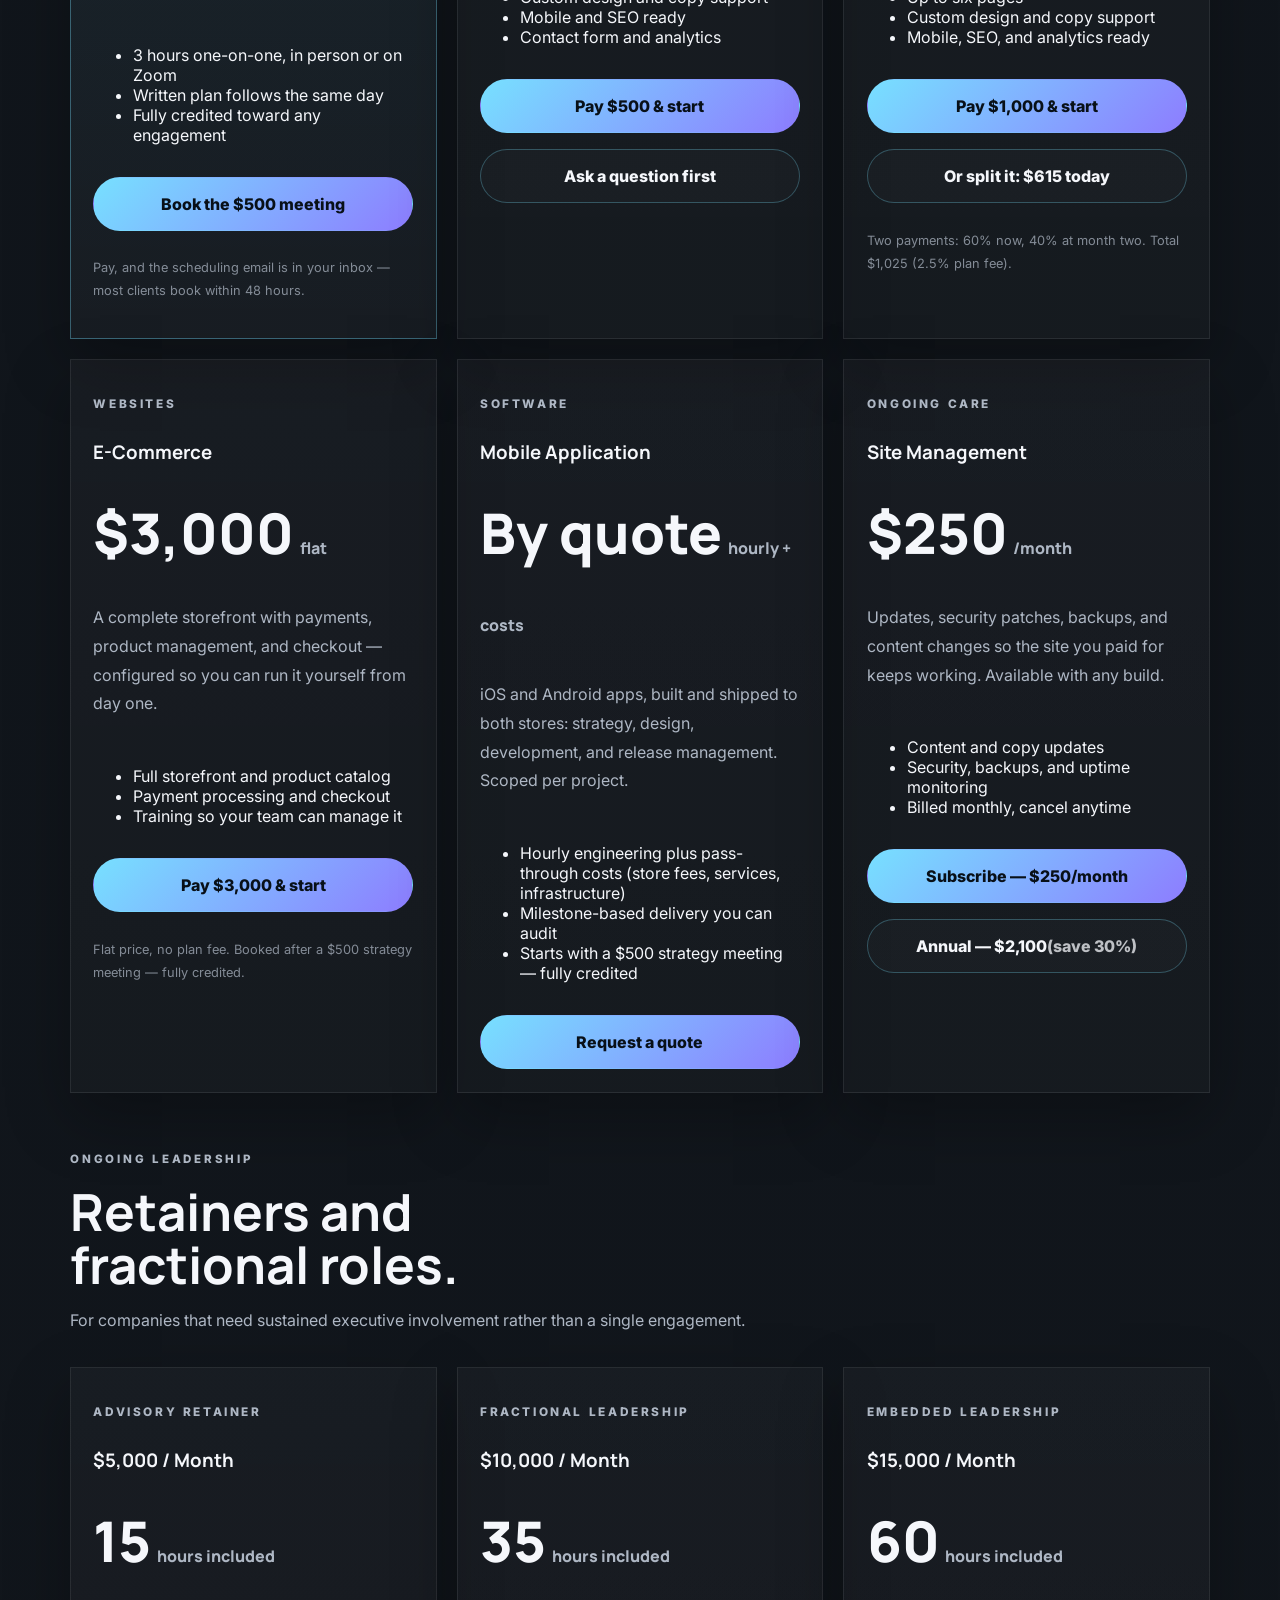
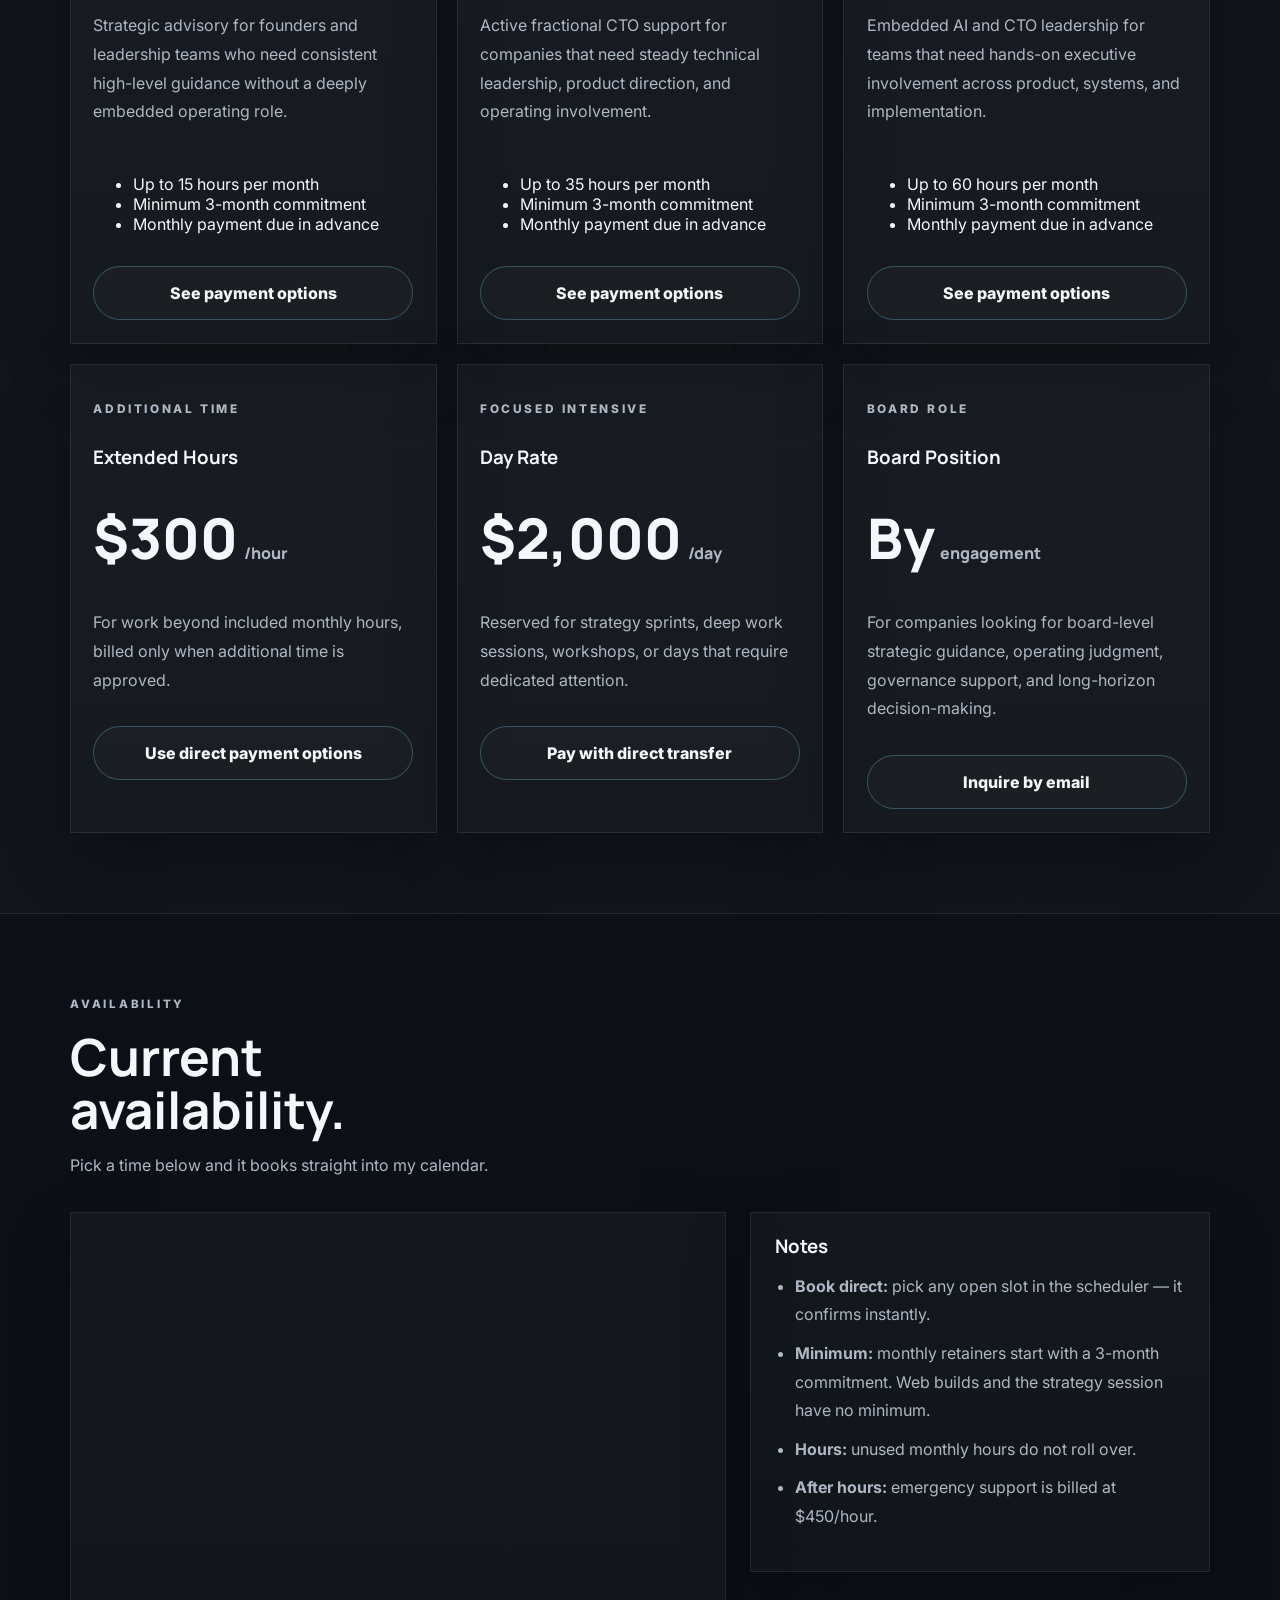
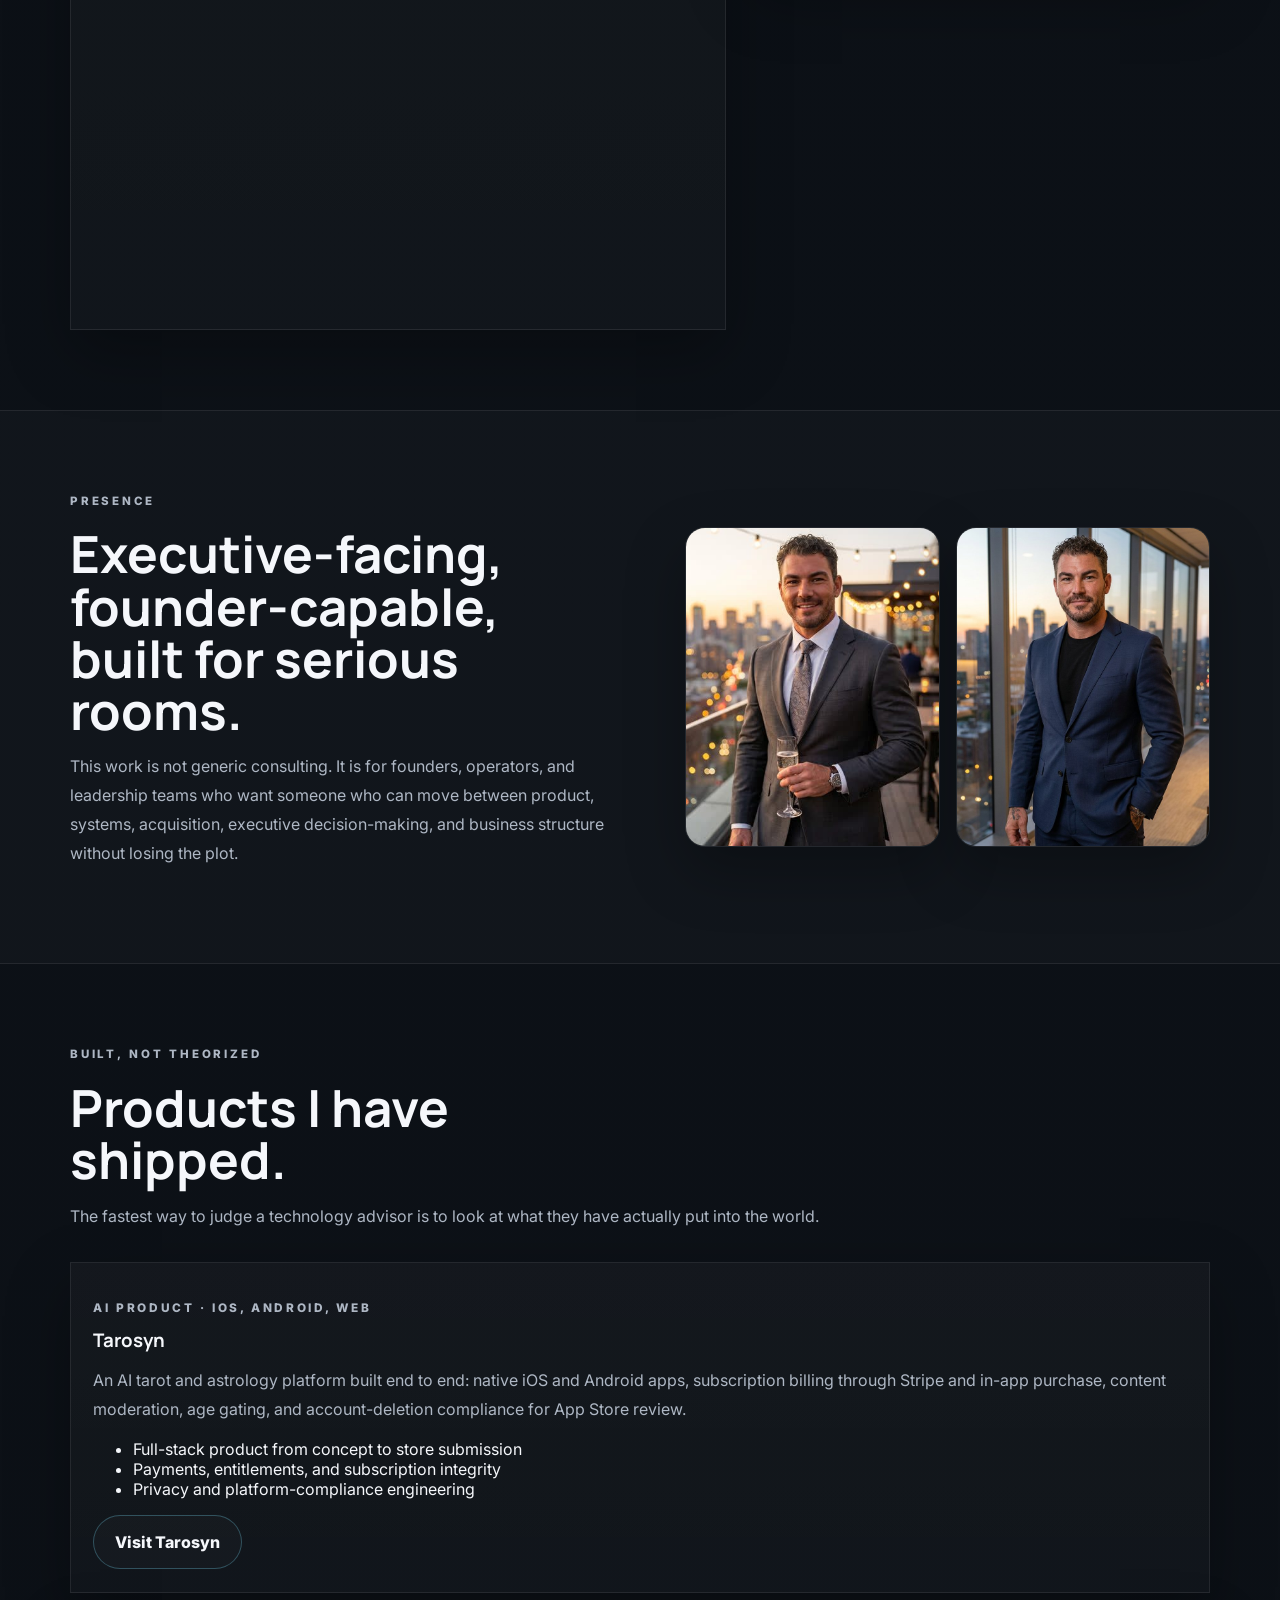
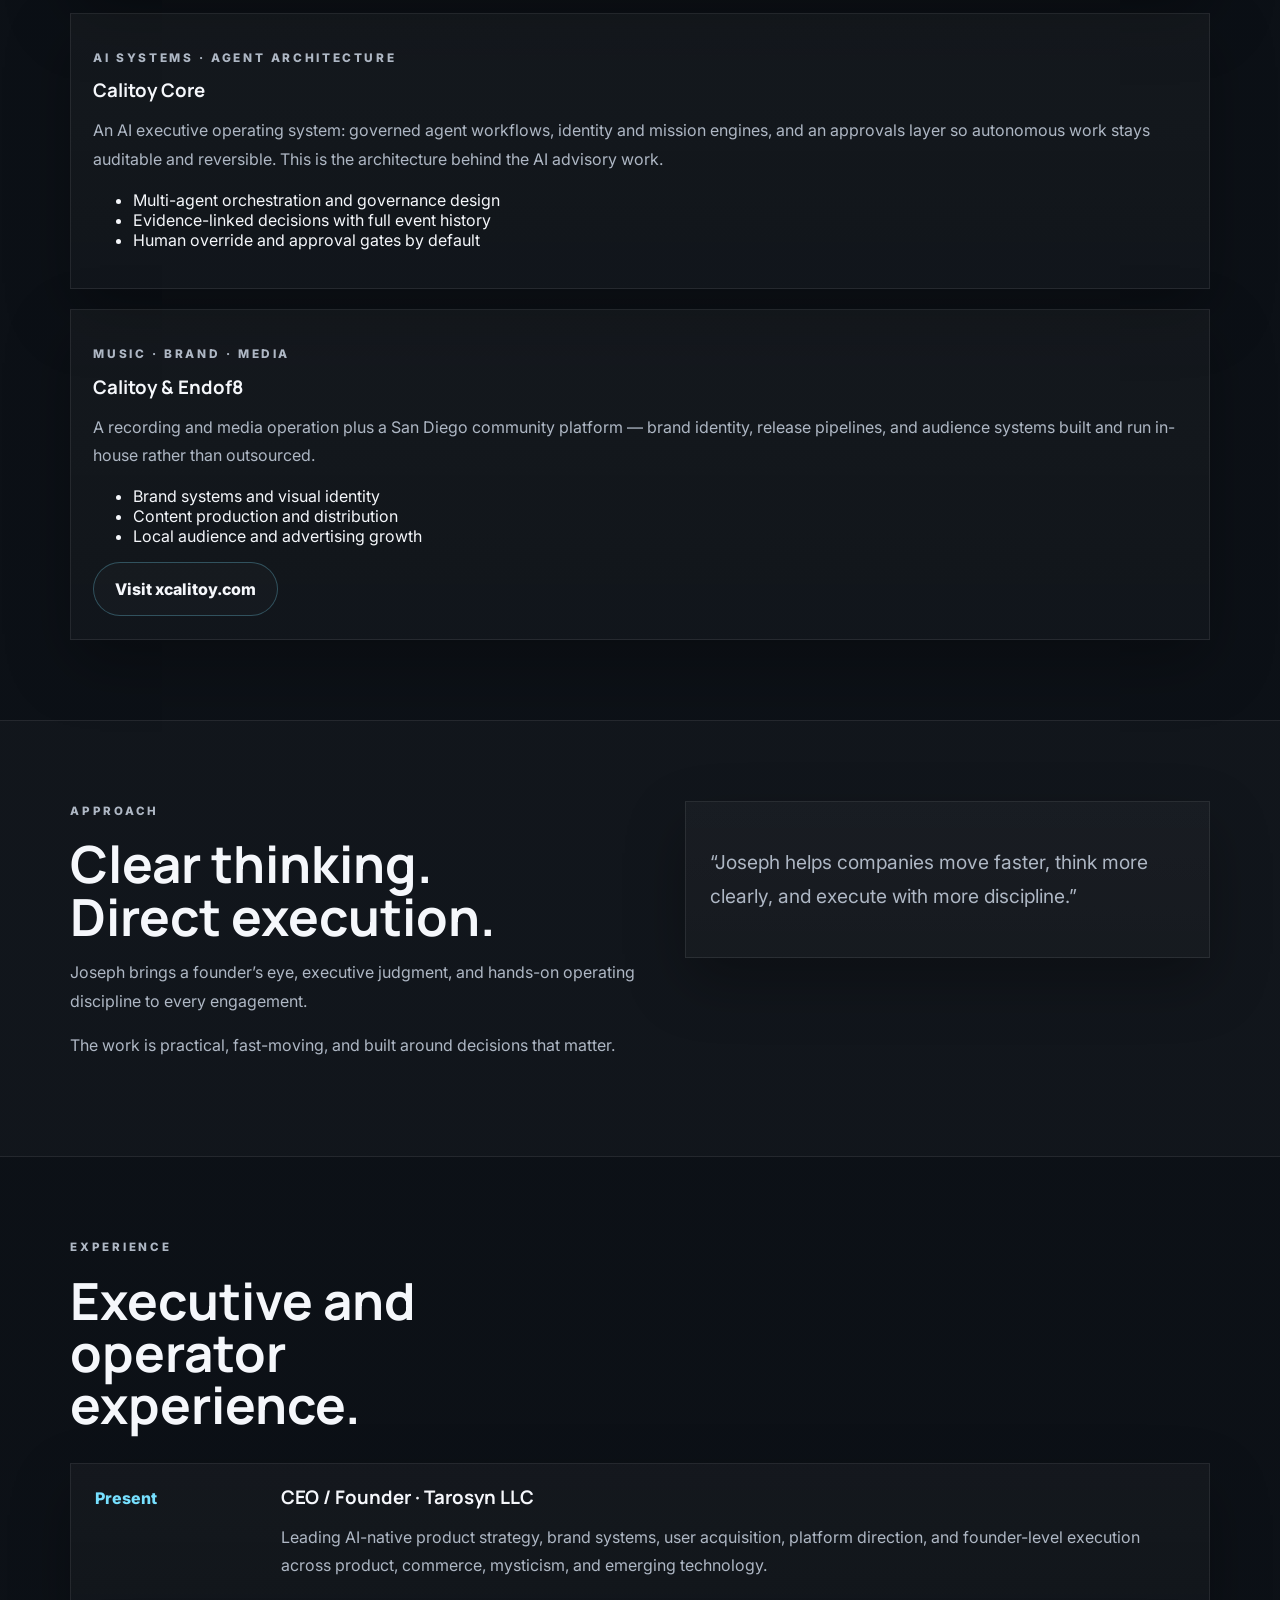
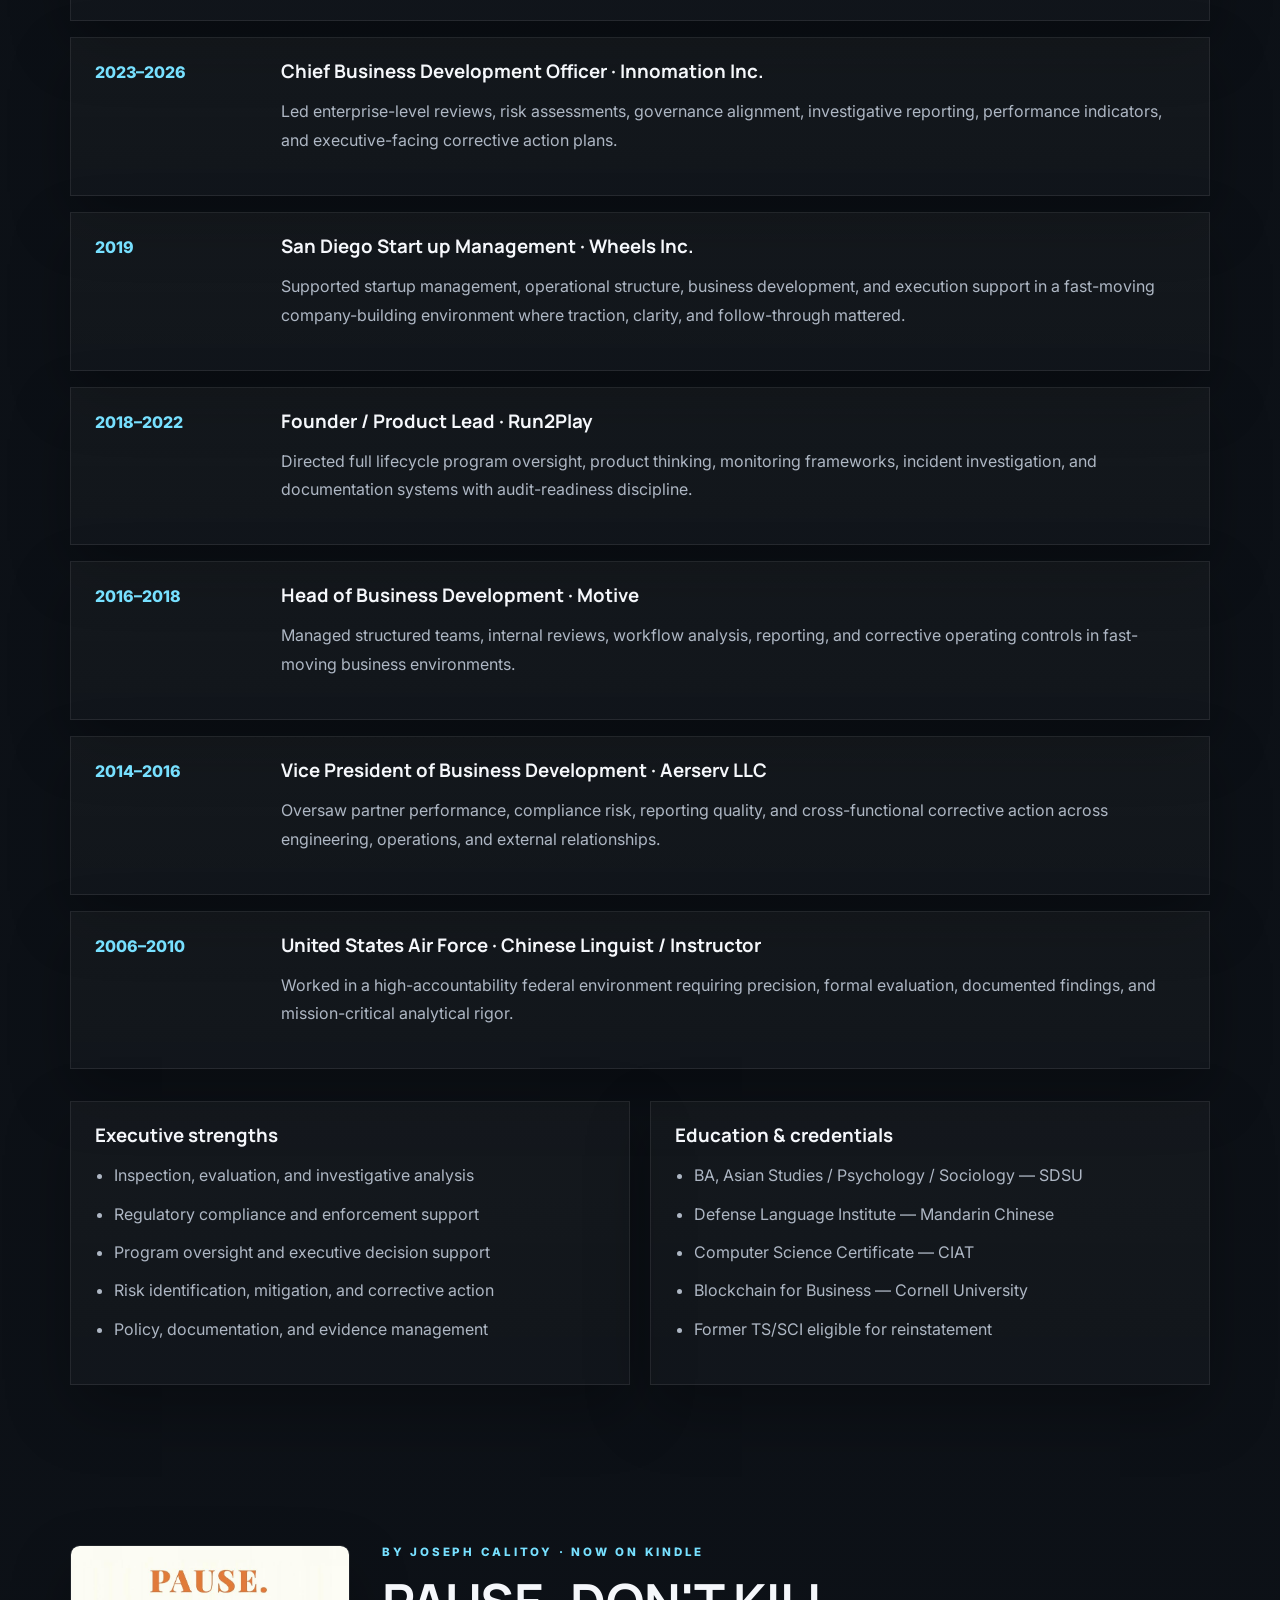
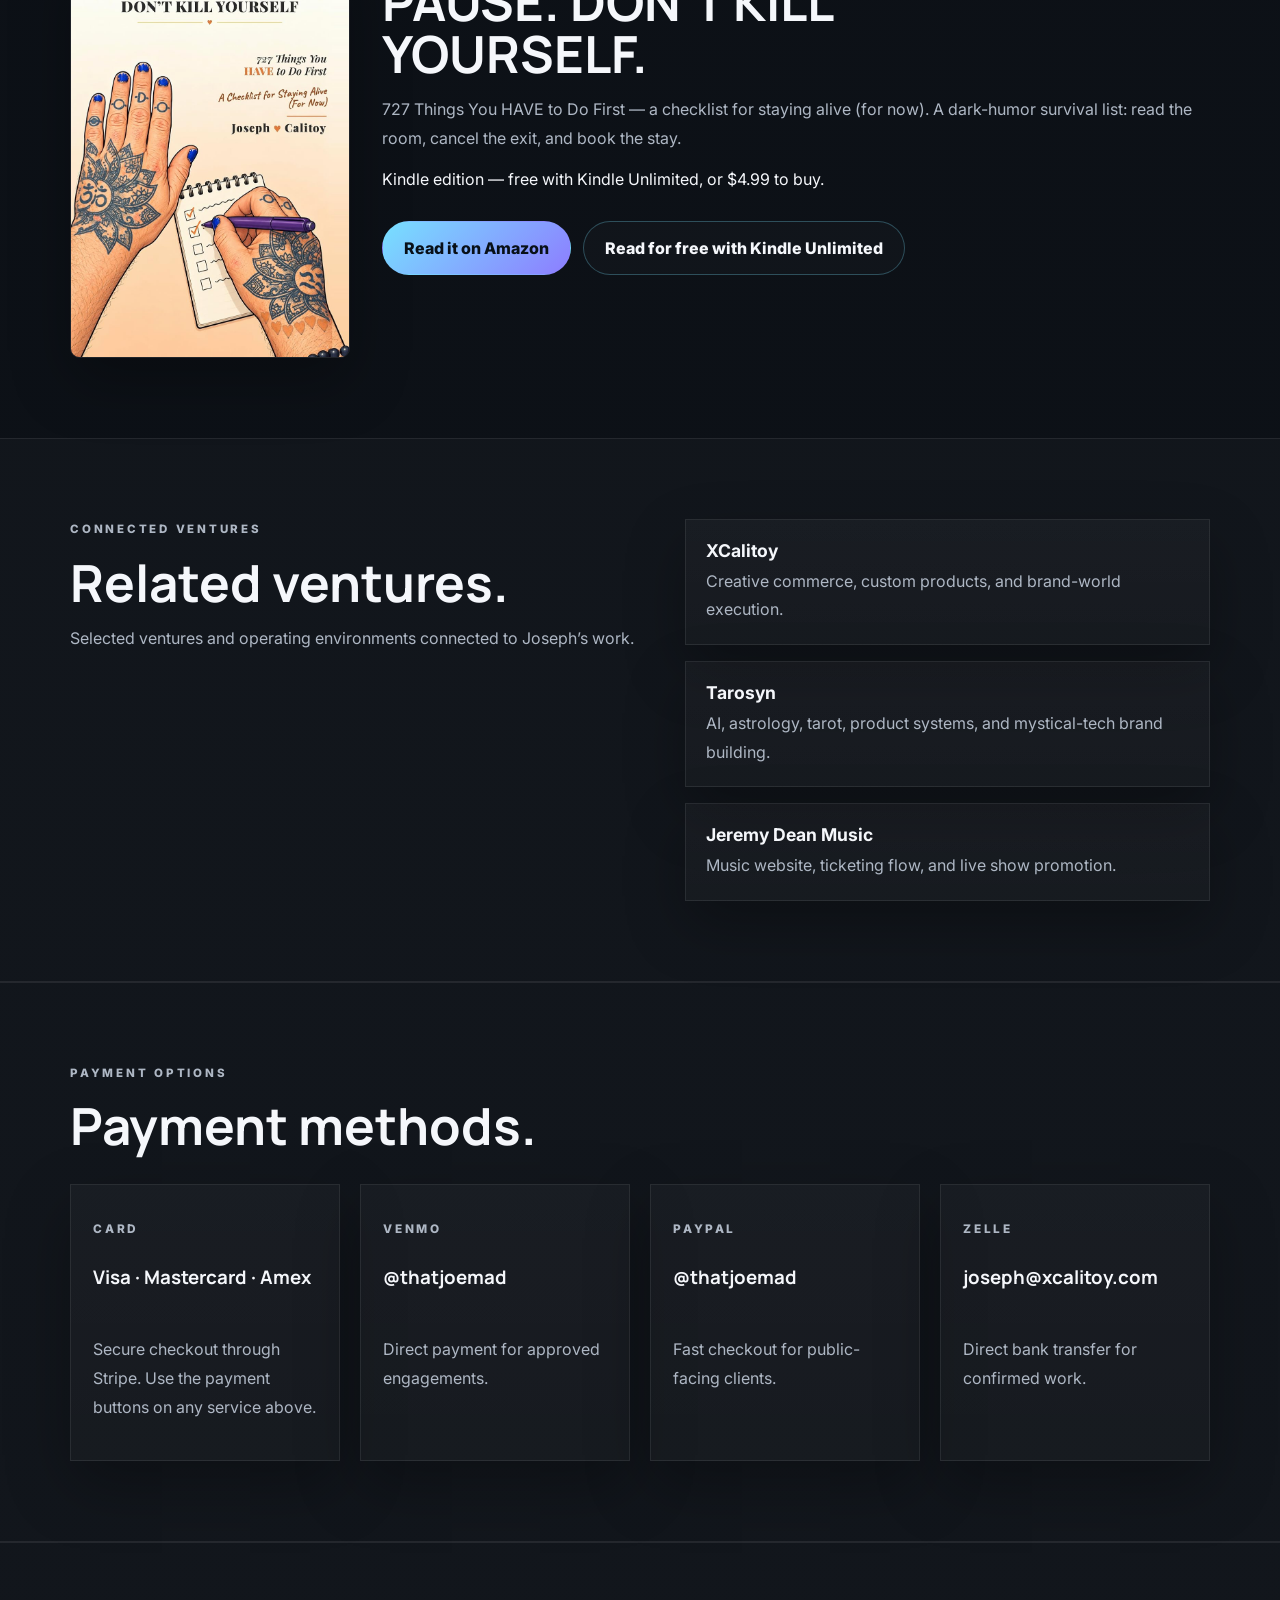
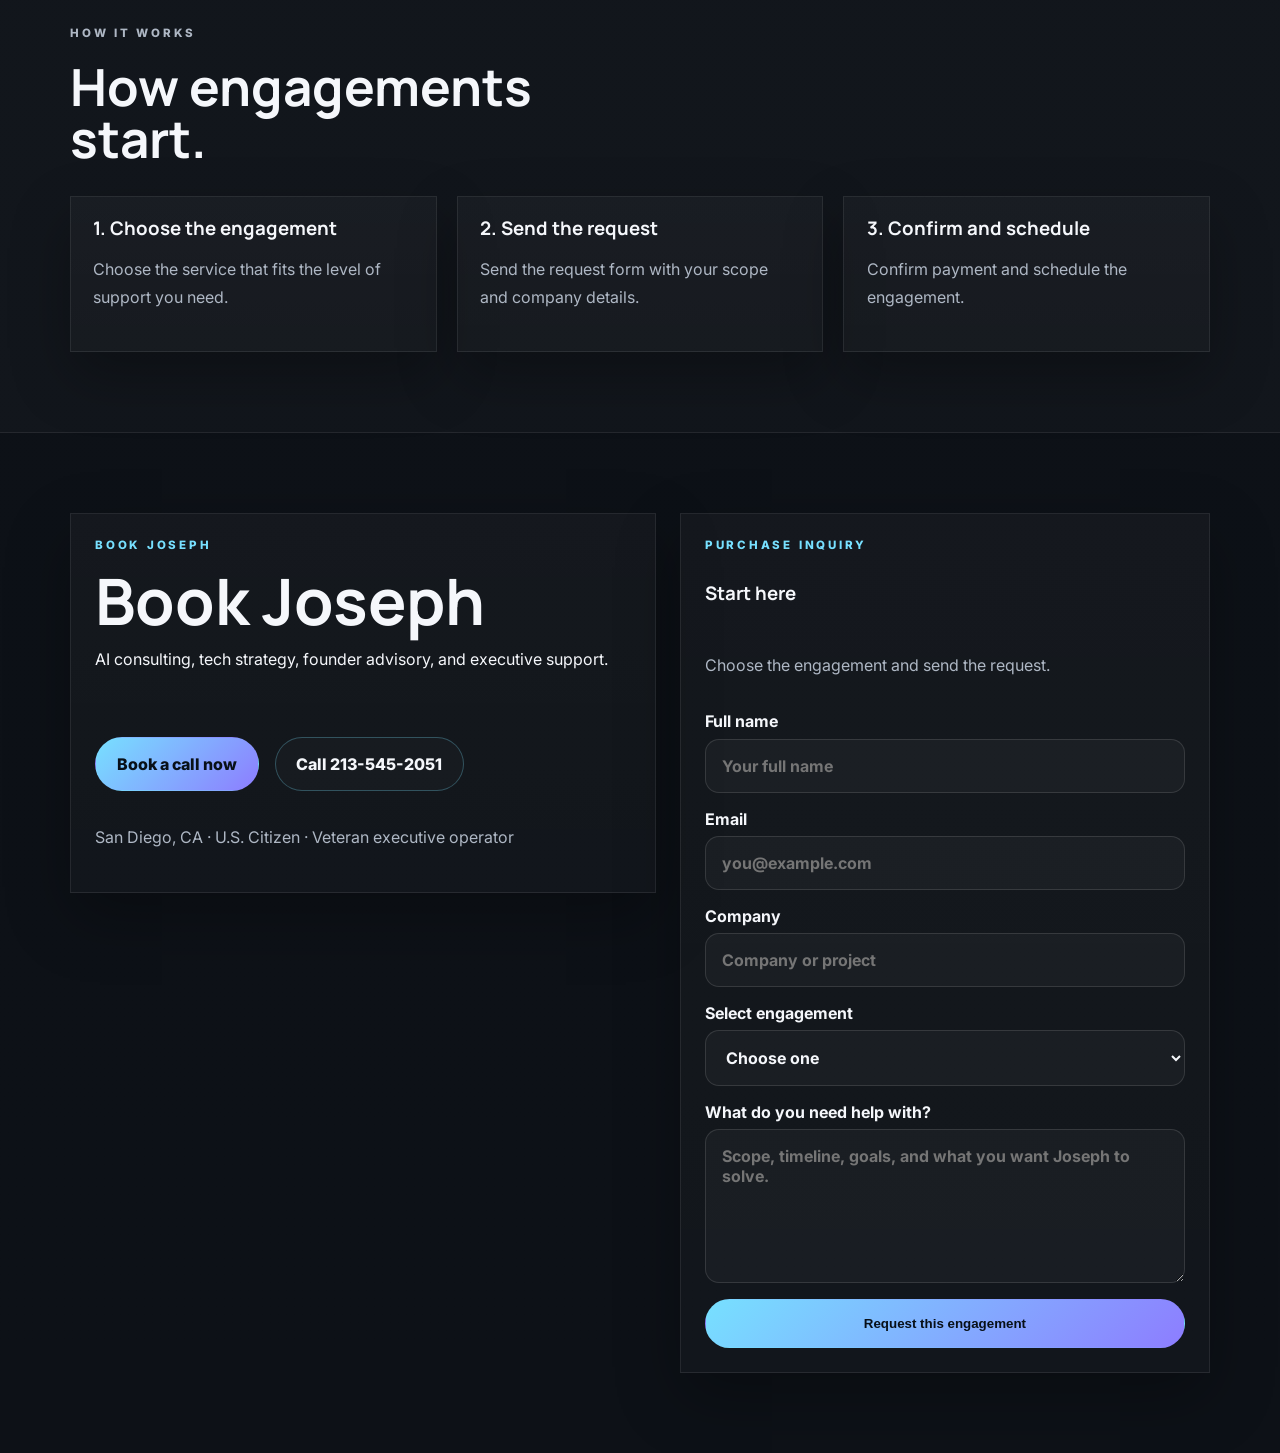
==== commit 2fb465a0: "offers: e-commerce \$3,000 flat; site management \$250/month + annual save-30\% option; new Mobile A" ====
--- a/index.html
+++ b/index.html
@@ -57,11 +57,12 @@
           "@type": "OfferCatalog",
           "name": "Services",
           "itemListElement": [
-            {"@type": "Offer", "priceCurrency": "USD", "price": "500", "itemOffered": {"@type": "Service", "name": "Strategy Session", "description": "90-minute consulting session with written recommendations."}},
+            {"@type": "Offer", "priceCurrency": "USD", "price": "500", "itemOffered": {"@type": "Service", "name": "Strategy Meeting", "description": "90-minute consulting session with written recommendations."}},
             {"@type": "Offer", "priceCurrency": "USD", "price": "500", "itemOffered": {"@type": "Service", "name": "Single Page Website", "description": "One-page professional website, mobile and SEO ready."}},
             {"@type": "Offer", "priceCurrency": "USD", "price": "1000", "itemOffered": {"@type": "Service", "name": "Multi-Page Website", "description": "Up to six pages with custom design and copy support."}},
-            {"@type": "Offer", "priceCurrency": "USD", "price": "2000", "itemOffered": {"@type": "Service", "name": "E-Commerce Website", "description": "Storefront with payment processing, catalog, and checkout."}},
-            {"@type": "Offer", "priceCurrency": "USD", "price": "250", "itemOffered": {"@type": "Service", "name": "Site Management", "description": "Quarterly updates, security patches, backups, and monitoring."}},
+            {"@type": "Offer", "priceCurrency": "USD", "price": "3000", "itemOffered": {"@type": "Service", "name": "E-Commerce Website", "description": "Storefront with payment processing, catalog, and checkout."}},
+            {"@type": "Offer", "priceCurrency": "USD", "price": "500", "itemOffered": {"@type": "Service", "name": "Mobile Application", "description": "iOS and Android apps — quoted hourly plus pass-through costs."}},
+            {"@type": "Offer", "priceCurrency": "USD", "price": "250", "itemOffered": {"@type": "Service", "name": "Site Management", "description": "Monthly updates, security patches, backups, and monitoring. Annual plan saves 30%."}},
             {"@type": "Offer", "priceCurrency": "USD", "price": "5000", "itemOffered": {"@type": "Service", "name": "Advisory Retainer", "description": "15 hours per month of strategic advisory."}},
             {"@type": "Offer", "priceCurrency": "USD", "price": "10000", "itemOffered": {"@type": "Service", "name": "Fractional CTO", "description": "35 hours per month of fractional technical leadership."}},
             {"@type": "Offer", "priceCurrency": "USD", "price": "15000", "itemOffered": {"@type": "Service", "name": "Embedded Leadership", "description": "60 hours per month of embedded AI and CTO leadership."}}
@@ -247,28 +248,41 @@
             <article class="card pricing-card">
               <p class="pricing-card__label">Websites</p>
               <h3>E-Commerce</h3>
-              <div class="price">$2,000<span>flat</span></div>
+              <div class="price">$3,000<span>flat</span></div>
               <p>A complete storefront with payments, product management, and checkout — configured so you can run it yourself from day one.</p>
               <ul>
                 <li>Full storefront and product catalog</li>
                 <li>Payment processing and checkout</li>
                 <li>Training so your team can manage it</li>
               </ul>
-              <a class="button button--primary" href="https://buy.stripe.com/28E9AU7xGdai1IO2ELeIw04">Pay $2,000 &amp; start</a>
-              <a class="button button--secondary" href="https://buy.stripe.com/3cIfZi3hqgmubjogvBeIw0e">Or split it: $1,230 today</a>
-              <p class="pricing-card__note">Two payments: 60% now, 40% at month two. Total $2,050 (2.5% plan fee).</p>
-            </article>
-            <article class="card pricing-card">
+              <a class="button button--primary" href="https://buy.stripe.com/aFabIUeUJ4hl17gc7Gcs80L">Pay $3,000 &amp; start</a>
+              <p class="pricing-card__note">Flat price, no plan fee. Booked after a $500 strategy meeting — fully credited.</p>
+            </article>
+                        <article class="card pricing-card">
+              <p class="pricing-card__label">Software</p>
+              <h3>Mobile Application</h3>
+              <div class="price">By quote<span>hourly + costs</span></div>
+              <p>iOS and Android apps, built and shipped to both stores: strategy, design, development, and release management. Scoped per project.</p>
+              <ul>
+                <li>Hourly engineering plus pass-through costs (store fees, services, infrastructure)</li>
+                <li>Milestone-based delivery you can audit</li>
+                <li>Starts with a $500 strategy meeting — fully credited</li>
+              </ul>
+              <a class="button button--primary" href="#contact">Request a quote</a>
+            </article>
+
+<article class="card pricing-card">
               <p class="pricing-card__label">Ongoing care</p>
               <h3>Site Management</h3>
-              <div class="price">$250<span>/quarter</span></div>
+              <div class="price">$250<span>/month</span></div>
               <p>Updates, security patches, backups, and content changes so the site you paid for keeps working. Available with any build.</p>
               <ul>
                 <li>Content and copy updates</li>
                 <li>Security, backups, and uptime monitoring</li>
-                <li>Billed quarterly, cancel anytime</li>
-              </ul>
-              <a class="button button--primary" href="https://buy.stripe.com/bJe4gA9FOgmu4V05QXeIw05">Subscribe — $250/quarter</a>
+                <li>Billed monthly, cancel anytime</li>
+              </ul>
+              <a class="button button--primary" href="https://buy.stripe.com/aFaaEQ5k929d17gc7Gcs80M">Subscribe — $250/month</a>
+              <a class="button button--secondary" href="https://buy.stripe.com/eVq8wI9Ap29d7vE7Rqcs80N">Annual — $2,100 <span style="opacity:.75">(save 30%)</span></a>
             </article>
           </div>
 
@@ -702,8 +716,9 @@
                 <option>Strategy Session — $500 (90 min + written recommendations)</option>
                 <option>Website — Single Page — $500</option>
                 <option>Website — Multi-Page — $1,000</option>
-                <option>Website — E-Commerce — $2,000</option>
-                <option>Site Management — $250 / quarter</option>
+                <option>Website — E-Commerce — $3,000</option>
+                <option>Mobile Application — quoted</option>
+                <option>Site Management — $250 / month</option>
                 <option>Advisory Retainer — $5,000 / month</option>
                 <option>Fractional Leadership — $10,000 / month</option>
                 <option>Embedded Leadership — $15,000 / month</option>
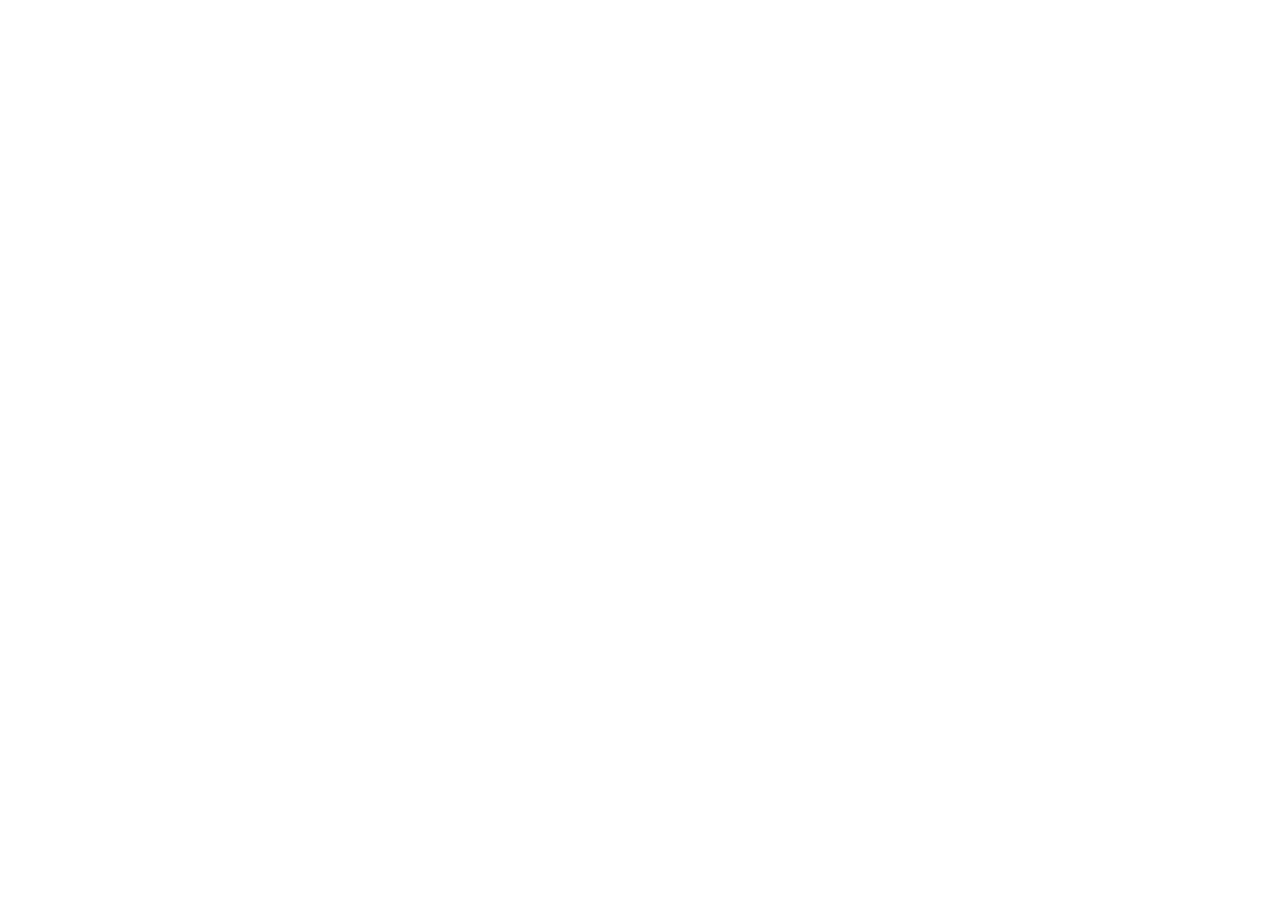
==== commit efe44e0b: "default the domain to the Author page: root instant-redirects to author.calitoy.com (canonical + met" ====
--- a/index.html
+++ b/index.html
@@ -3,739 +3,31 @@
   <head>
     <meta charset="UTF-8" />
     <meta name="viewport" content="width=device-width, initial-scale=1.0" />
-    <title>Joseph Calitoy | Fractional CTO & Digital Security Consultant</title>
-    <meta name="description" content="AI consulting, fractional CTO leadership, and website design in San Diego. Start with a $500 strategy session or a website build from $500. Founder advisory, product strategy, and growth systems." />
-    <meta name="keywords" content="Joseph Calitoy, AI consultant, fractional CTO, founder advisor, board advisor, tech consultant, product strategy, growth strategy, executive advisor, website design San Diego, small business website, ecommerce website design, web developer San Diego" />
-    <link rel="canonical" href="https://josephcalitoy.com/" />
+    <title>Joseph Calitoy | Author</title>
+    <meta name="description" content="Joseph Calitoy — author of PAUSE. DON'T KILL YOURSELF: 727 Things You HAVE to Do First, with WOLF MOON, SPIDER and REACHING THE BOTTOM on the way. The bookshelf lives at author.calitoy.com." />
+    <link rel="canonical" href="https://author.calitoy.com/" />
+    <link rel="icon" type="image/png" href="/calitoy-favicon.png" />
+    <meta http-equiv="refresh" content="0;url=https://author.calitoy.com/" />
+    <script>
+      // josephcalitoy.com defaults to the Author page (Joseph, 2026-11-10).
+      location.replace("https://author.calitoy.com/");
+    </script>
     <meta property="og:type" content="website" />
     <meta property="og:site_name" content="Joseph Calitoy" />
-    <meta property="og:title" content="Joseph Calitoy | Fractional CTO & Digital Security Consultant" />
-    <meta property="og:description" content="AI consulting, fractional CTO leadership, and website builds. Start with a $500 strategy meeting — 3 hours, in person or on Zoom, plus a written plan." />
-    <meta property="og:url" content="https://josephcalitoy.com/" />
-    <meta property="og:image" content="https://josephcalitoy.com/assets/joseph-calitoy-social.jpg?v=20261108a" />
-    <meta name="twitter:card" content="summary_large_image" />
-    <meta name="twitter:title" content="Joseph Calitoy | Fractional CTO & Digital Security Consultant" />
-    <meta name="twitter:description" content="AI consulting, fractional CTO leadership, and website builds from $500. Book a strategy session." />
-    <meta name="twitter:image" content="https://josephcalitoy.com/assets/joseph-calitoy-social.jpg?v=20261108a" />
-    <link rel="preconnect" href="https://fonts.googleapis.com" />
-    <link rel="preconnect" href="https://fonts.gstatic.com" crossorigin />
-    <link href="https://fonts.googleapis.com/css2?family=Inter:wght@400;500;600;700;800&family=Manrope:wght@700;800&display=swap" rel="stylesheet" />
-    <link rel="stylesheet" href="styles.css?v=20260811a" />
-    <style>
-      @media (max-width: 900px) {
-        .nav-wrap { flex-direction: row !important; align-items: center !important; }
-        .nav-toggle { display: inline-flex !important; margin-left: auto !important; }
-        .nav { display: none !important; position: absolute !important; top: calc(100% + 10px) !important; left: 1rem !important; right: 1rem !important; flex-direction: column !important; gap: .35rem !important; padding: .75rem !important; border: 1px solid rgba(255,255,255,0.08) !important; border-radius: 18px !important; background: rgba(13,17,23,0.96) !important; box-shadow: 0 24px 60px rgba(0,0,0,0.28) !important; }
-        .nav.is-open { display: flex !important; }
-        .nav a { padding: .85rem 1rem !important; border-radius: 12px !important; background: rgba(255,255,255,0.02) !important; }
-        .hero-copy { order: 2 !important; }
-        .hero-visual { order: 1 !important; }
-        .hero { padding: 1.25rem 0 3rem !important; }
-        .hero-grid { gap: 1rem !important; }
-      }
-    </style>
-    <link rel="icon" type="image/png" href="calitoy-favicon.png" />
-    <script defer src="nav.js?v=20260719b"></script>
-    <script type="application/ld+json">
-      {
-        "@context": "https://schema.org",
-        "@type": "ProfessionalService",
-        "name": "Joseph Calitoy",
-        "description": "AI consulting, fractional CTO leadership, founder advisory, and website design.",
-        "url": "https://josephcalitoy.com/",
-        "telephone": "+1-213-545-2051",
-        "areaServed": [{"@type": "Place", "name": "San Diego, California"}, {"@type": "Country", "name": "United States"}],
-        "address": {"@type": "PostalAddress", "addressLocality": "San Diego", "addressRegion": "CA", "addressCountry": "US"},
-        "founder": {
-          "@type": "Person",
-          "name": "Joseph Calitoy",
-          "jobTitle": "Fractional CTO, Digital Security Consultant, Founder Advisor",
-          "url": "https://josephcalitoy.com/",
-          "sameAs": ["https://xcalitoy.com/", "https://tarosyn.com/"]
-        },
-        "hasOfferCatalog": {
-          "@type": "OfferCatalog",
-          "name": "Services",
-          "itemListElement": [
-            {"@type": "Offer", "priceCurrency": "USD", "price": "500", "itemOffered": {"@type": "Service", "name": "Strategy Meeting", "description": "90-minute consulting session with written recommendations."}},
-            {"@type": "Offer", "priceCurrency": "USD", "price": "500", "itemOffered": {"@type": "Service", "name": "Single Page Website", "description": "One-page professional website, mobile and SEO ready."}},
-            {"@type": "Offer", "priceCurrency": "USD", "price": "1000", "itemOffered": {"@type": "Service", "name": "Multi-Page Website", "description": "Up to six pages with custom design and copy support."}},
-            {"@type": "Offer", "priceCurrency": "USD", "price": "3000", "itemOffered": {"@type": "Service", "name": "E-Commerce Website", "description": "Storefront with payment processing, catalog, and checkout."}},
-            {"@type": "Offer", "priceCurrency": "USD", "price": "500", "itemOffered": {"@type": "Service", "name": "Mobile Application", "description": "iOS and Android apps — quoted hourly plus pass-through costs."}},
-            {"@type": "Offer", "priceCurrency": "USD", "price": "250", "itemOffered": {"@type": "Service", "name": "Site Management", "description": "Monthly updates, security patches, backups, and monitoring. Annual plan saves 30%."}},
-            {"@type": "Offer", "priceCurrency": "USD", "price": "5000", "itemOffered": {"@type": "Service", "name": "Advisory Retainer", "description": "15 hours per month of strategic advisory."}},
-            {"@type": "Offer", "priceCurrency": "USD", "price": "10000", "itemOffered": {"@type": "Service", "name": "Fractional CTO", "description": "35 hours per month of fractional technical leadership."}},
-            {"@type": "Offer", "priceCurrency": "USD", "price": "15000", "itemOffered": {"@type": "Service", "name": "Embedded Leadership", "description": "60 hours per month of embedded AI and CTO leadership."}}
-          ]
-        }
-      }
-    </script>
-      <!-- Google tag (gtag.js) -->
-    <script async src="https://www.googletagmanager.com/gtag/js?id=G-ZVP8TDJLEF"></script>
-    <script>
-      window.dataLayer = window.dataLayer || [];
-      function gtag(){dataLayer.push(arguments);}
-      gtag('js', new Date());
-      gtag('config', 'G-ZVP8TDJLEF');
-    </script>
-  <style>
-  /* five-identity top bar (shared Calitoy network nav) */
-  .nav-wrap { flex-wrap: wrap !important; }
-  .identity-nav { display: flex; flex: 1 1 100%; max-width: none; gap: 0; margin: 0.4rem 0 0; }
-  .identity-nav a { flex: 1 1 0; text-align: center; text-decoration: none; white-space: nowrap;
-    color: rgba(255,255,255,0.62); font-family: 'Inter', -apple-system, sans-serif; font-size: 0.72rem; font-weight: 700; letter-spacing: 0.24em;
-    padding: 0.55rem 0.4rem; border-left: 1px solid rgba(255,255,255,0.05); transition: color 200ms, background 200ms; }
-  .identity-nav a:first-child { border-left: 0; }
-  .identity-nav a:hover { color: #d8b46a; background: rgba(216,182,106,0.06); }
-  .identity-nav a.active { color: #ff8a2a; background: rgba(255,138,42,0.10); box-shadow: inset 0 -2px 0 #ff8a2a; }
-  @media (max-width: 900px) { .identity-nav { max-width: none; width: 100%; order: 3; margin-left: 0; } }
-  @media (max-width: 430px) { .identity-nav a { font-size: 0.58rem; letter-spacing: 0.14em; padding: 0.5rem 0.25rem; } }
-</style>
-</head>
-  <body>
-    <header class="site-header">
-      <div class="container nav-wrap">
-        <a class="brand" href="#top">
-          <img src="assets/joseph-calitoy-wordmark.svg" alt="Joseph Calitoy" class="brand__logo" />
-        </a>
-        <button class="nav-toggle" type="button" aria-expanded="false" aria-controls="site-nav" aria-label="Open menu">
-          <span class="nav-toggle__icon">☰</span>
-        </button>
-        <nav class="nav" id="site-nav">
-          <a href="#services">Services</a>
-          <a href="#pricing">Pricing</a>
-          <a href="#availability">Availability</a>
-          <a href="#work">Work</a>
-          <a href="#story">Story</a>
-          <a href="#experience">Experience</a>
-          <a href="/research/mobile-ua-ai-ecosystems/">Research</a>
-          <a href="#payments">Payment Options</a>
-        </nav>
-<nav class="identity-nav" aria-label="The five identities"><a href="https://calitoy.org">AGENCY</a><a href="https://xcalitoy.com">SONGWRITER</a><a href="https://josephcalitoy.com" class="active" aria-current="page">CONSULTANT</a><a href="https://author.calitoy.com">AUTHOR</a><a href="https://art.calitoy.com">ARTIST</a></nav>
-      </div>
-    </header>
-
-    <main id="top">
-      <section class="hero">
-        <div class="container hero-grid">
-          <div class="hero-copy">
-            <img src="assets/joseph-calitoy-wordmark.svg" alt="Joseph Calitoy calligraphy logo" class="hero-wordmark" />
-            <p class="eyebrow">Fractional CTO · Digital Security Consultant · Founder advisory</p>
-            <h1>AI, product, and growth strategy for founders who need execution.</h1>
-            <p class="lede">
-              Joseph Calitoy advises founders and leadership teams across AI, product, growth, systems, and executive decision-making.
-            </p>
-            <div class="hero-actions">
-              <a class="button button--primary" href="https://buy.stripe.com/28E14g8wlcNR4js7Rqcs80J">Book a $500 in-person or Zoom meeting</a>
-              <a class="button button--secondary" href="#pricing">See all services &amp; pricing</a>
-            </div>
-            <ul class="hero-points">
-              <li>AI consulting and implementation strategy</li>
-              <li>Tech consulting across product, systems, and scale</li>
-              <li>Digital security consulting for teams that ship</li>
-              <li>Founder contracts, strategic advisory, and board seats</li>
-            </ul>
-          </div>
-          <aside class="hero-visual">
-            <img src="assets/joseph-calitoy-portrait.jpg?v=20261108a" alt="Joseph Calitoy — studio headshot, olive knit polo" class="hero-visual__image" />
-            <div class="hero-card hero-card--photo">
-              <p class="hero-card__label">Built for high-leverage work</p>
-              <h2>Engagements Joseph is open to</h2>
-              <ul>
-                <li>Fractional CTO / CIO / CEO-level strategy</li>
-                <li>AI product advisory and internal automation planning</li>
-                <li>User acquisition, UX, and monetization systems</li>
-                <li>Founder operating agreements and growth-stage structure</li>
-                <li>Board advisory, strategic partnerships, and market expansion</li>
-              </ul>
-            </div>
-          </aside>
-        </div>
-      </section>
-
-      <section class="section" id="services">
-        <div class="container">
-          <div class="section-heading">
-            <p class="eyebrow">Services</p>
-            <h2>Where Joseph is most useful.</h2>
-          </div>
-          <div class="cards three-up">
-            <article class="card">
-              <h3>AI Consulting</h3>
-              <p>AI workflows, internal tooling strategy, productized automation, agent design, and practical roadmaps that move teams from experimentation to use.</p>
-            </article>
-            <article class="card">
-              <h3>Tech Consulting</h3>
-              <p>Architecture direction, systems analysis, UX decisions, technical product leadership, and leadership alignment when the company needs decisive guidance.</p>
-            </article>
-            <article class="card">
-              <h3>Founder & Board Advisory</h3>
-              <p>Founder contracts, strategic structuring, executive decision support, board participation, and growth planning at the company-building layer.</p>
-            </article>
-            <article class="card">
-              <h3>User Acquisition</h3>
-              <p>Acquisition loops, retention thinking, positioning, landing-page performance, lifecycle flow, and go-to-market systems that actually convert.</p>
-            </article>
-            <article class="card">
-              <h3>International Development</h3>
-              <p>Cross-market thinking, stakeholder alignment, multinational growth conversations, and operations that need cultural intelligence and systems discipline.</p>
-            </article>
-            <article class="card">
-              <h3>Digital Currency & Emerging Tech</h3>
-              <p>Blockchain business strategy, digital currency opportunities, frontier-tech positioning, and sober executive evaluation of hype versus leverage.</p>
-            </article>
-            <article class="card card--comsext">
-              <p class="card-eyebrow">Premium security service</p>
-              <h3>Executive Secure Communications</h3>
-              <p>Private, engagement-specific communications infrastructure for executives and high-profile travelers. Hardened connectivity, isolated cloud infrastructure, redundancy, identity protection, monitoring, and cryptographic closeout when the assignment ends.</p>
-              <p class="card-price">From $3,750/day</p>
-              <a class="card-link" href="https://comsext.calitoy.com" target="_blank" rel="noreferrer">Explore COMSEXT &rarr;</a>
-            </article>
-          </div>
-        </div>
-      </section>
-
-      <section class="section section--alt" id="pricing">
-        <div class="container">
-          <div class="section-heading">
-            <p class="eyebrow">Start here</p>
-            <h2>Start small. Scale when it earns it.</h2>
-            <p>
-              Most engagements begin with a single paid session or a website build. No retainer, no minimum, no long sales cycle.
-            </p>
-          </div>
-          <div class="cards pricing-grid pricing-grid--offers">
-            <article class="card pricing-card pricing-card--featured">
-              <p class="pricing-card__label">Easy onboarding — start here</p>
-              <h3>Strategy Meeting</h3>
-              <div class="price">$500<span>3-hour session</span></div>
-              <p>Three hours live — in person or on Zoom — the fastest way to bring a new client in. We map your goals, stack, and the first concrete move, and you leave with the written plan.</p>
-              <ul>
-                <li>3 hours one-on-one, in person or on Zoom</li>
-                <li>Written plan follows the same day</li>
-                <li>Fully credited toward any engagement</li>
-              </ul>
-              <a class="button button--primary" href="https://buy.stripe.com/28E14g8wlcNR4js7Rqcs80J">Book the $500 meeting</a>
-              <p class="pricing-card__note">Pay, and the scheduling email is in your inbox — most clients book within 48 hours.</p>
-            </article>
-            <article class="card pricing-card">
-              <p class="pricing-card__label">Websites</p>
-              <h3>Single Page</h3>
-              <div class="price">$500<span>flat</span></div>
-              <p>A fast, professional one-page site: clear positioning, mobile-first, built to convert visitors into inquiries.</p>
-              <ul>
-                <li>Custom design and copy support</li>
-                <li>Mobile and SEO ready</li>
-                <li>Contact form and analytics</li>
-              </ul>
-              <a class="button button--primary" href="https://buy.stripe.com/4gMbJ29FOdai0EK4MTeIw02">Pay $500 &amp; start</a>
-              <a class="button button--secondary" href="#contact">Ask a question first</a>
-            </article>
-            <article class="card pricing-card">
-              <p class="pricing-card__label">Websites</p>
-              <h3>Multi-Page</h3>
-              <div class="price">$1,000<span>flat</span></div>
-              <p>A full site for a real business — services, about, portfolio, and contact, structured so buyers find what they need and act.</p>
-              <ul>
-                <li>Up to six pages</li>
-                <li>Custom design and copy support</li>
-                <li>Mobile, SEO, and analytics ready</li>
-              </ul>
-              <a class="button button--primary" href="https://buy.stripe.com/6oU5kE4lu4DM3QW4MTeIw03">Pay $1,000 &amp; start</a>
-              <a class="button button--secondary" href="https://buy.stripe.com/8x2bJ23hqc6eevA6V1eIw0c">Or split it: $615 today</a>
-              <p class="pricing-card__note">Two payments: 60% now, 40% at month two. Total $1,025 (2.5% plan fee).</p>
-            </article>
-            <article class="card pricing-card">
-              <p class="pricing-card__label">Websites</p>
-              <h3>E-Commerce</h3>
-              <div class="price">$3,000<span>flat</span></div>
-              <p>A complete storefront with payments, product management, and checkout — configured so you can run it yourself from day one.</p>
-              <ul>
-                <li>Full storefront and product catalog</li>
-                <li>Payment processing and checkout</li>
-                <li>Training so your team can manage it</li>
-              </ul>
-              <a class="button button--primary" href="https://buy.stripe.com/aFabIUeUJ4hl17gc7Gcs80L">Pay $3,000 &amp; start</a>
-              <p class="pricing-card__note">Flat price, no plan fee. Booked after a $500 strategy meeting — fully credited.</p>
-            </article>
-                        <article class="card pricing-card">
-              <p class="pricing-card__label">Software</p>
-              <h3>Mobile Application</h3>
-              <div class="price">By quote<span>hourly + costs</span></div>
-              <p>iOS and Android apps, built and shipped to both stores: strategy, design, development, and release management. Scoped per project.</p>
-              <ul>
-                <li>Hourly engineering plus pass-through costs (store fees, services, infrastructure)</li>
-                <li>Milestone-based delivery you can audit</li>
-                <li>Starts with a $500 strategy meeting — fully credited</li>
-              </ul>
-              <a class="button button--primary" href="#contact">Request a quote</a>
-            </article>
-
-<article class="card pricing-card">
-              <p class="pricing-card__label">Ongoing care</p>
-              <h3>Site Management</h3>
-              <div class="price">$250<span>/month</span></div>
-              <p>Updates, security patches, backups, and content changes so the site you paid for keeps working. Available with any build.</p>
-              <ul>
-                <li>Content and copy updates</li>
-                <li>Security, backups, and uptime monitoring</li>
-                <li>Billed monthly, cancel anytime</li>
-              </ul>
-              <a class="button button--primary" href="https://buy.stripe.com/aFaaEQ5k929d17gc7Gcs80M">Subscribe — $250/month</a>
-              <a class="button button--secondary" href="https://buy.stripe.com/eVq8wI9Ap29d7vE7Rqcs80N">Annual — $2,100 <span style="opacity:.75">(save 30%)</span></a>
-            </article>
-          </div>
-
-          <div class="section-heading" style="margin-top:3.5rem">
-            <p class="eyebrow">Ongoing leadership</p>
-            <h2>Retainers and fractional roles.</h2>
-            <p>
-              For companies that need sustained executive involvement rather than a single engagement.
-            </p>
-          </div>
-          <div class="cards pricing-grid pricing-grid--offers">
-            <article class="card pricing-card">
-              <p class="pricing-card__label">Advisory retainer</p>
-              <h3>$5,000 / Month</h3>
-              <div class="price">15<span>hours included</span></div>
-              <p>Strategic advisory for founders and leadership teams who need consistent high-level guidance without a deeply embedded operating role.</p>
-              <ul>
-                <li>Up to 15 hours per month</li>
-                <li>Minimum 3-month commitment</li>
-                <li>Monthly payment due in advance</li>
-              </ul>
-              <a class="button button--secondary" href="#payments">See payment options</a>
-            </article>
-            <article class="card pricing-card">
-              <p class="pricing-card__label">Fractional leadership</p>
-              <h3>$10,000 / Month</h3>
-              <div class="price">35<span>hours included</span></div>
-              <p>Active fractional CTO support for companies that need steady technical leadership, product direction, and operating involvement.</p>
-              <ul>
-                <li>Up to 35 hours per month</li>
-                <li>Minimum 3-month commitment</li>
-                <li>Monthly payment due in advance</li>
-              </ul>
-              <a class="button button--secondary" href="#payments">See payment options</a>
-            </article>
-            <article class="card pricing-card">
-              <p class="pricing-card__label">Embedded leadership</p>
-              <h3>$15,000 / Month</h3>
-              <div class="price">60<span>hours included</span></div>
-              <p>Embedded AI and CTO leadership for teams that need hands-on executive involvement across product, systems, and implementation.</p>
-              <ul>
-                <li>Up to 60 hours per month</li>
-                <li>Minimum 3-month commitment</li>
-                <li>Monthly payment due in advance</li>
-              </ul>
-              <a class="button button--secondary" href="#payments">See payment options</a>
-            </article>
-            <article class="card pricing-card">
-              <p class="pricing-card__label">Additional time</p>
-              <h3>Extended Hours</h3>
-              <div class="price">$300<span>/hour</span></div>
-              <p>For work beyond included monthly hours, billed only when additional time is approved.</p>
-              <a class="button button--secondary" href="#payments">Use direct payment options</a>
-            </article>
-            <article class="card pricing-card">
-              <p class="pricing-card__label">Focused intensive</p>
-              <h3>Day Rate</h3>
-              <div class="price">$2,000<span>/day</span></div>
-              <p>Reserved for strategy sprints, deep work sessions, workshops, or days that require dedicated attention.</p>
-              <a class="button button--secondary" href="#payments">Pay with direct transfer</a>
-            </article>
-            <article class="card pricing-card">
-              <p class="pricing-card__label">Board role</p>
-              <h3>Board Position</h3>
-              <div class="price">By<span>engagement</span></div>
-              <p>For companies looking for board-level strategic guidance, operating judgment, governance support, and long-horizon decision-making.</p>
-              <a class="button button--secondary" href="mailto:joseph@xcalitoy.com?subject=Board%20Position%20Inquiry">Inquire by email</a>
-            </article>
-          </div>
-        </div>
-      </section>
-
-      <section class="section" id="availability">
-        <div class="container">
-          <div class="section-heading">
-            <p class="eyebrow">Availability</p>
-            <h2>Current availability.</h2>
-            <p>
-              Pick a time below and it books straight into my calendar.
-            </p>
-          </div>
-          <div class="availability-layout">
-            <div class="calendar-card calendar-card--embed">
-              <!-- Calendly inline widget begin -->
-              <div class="calendly-inline-widget" data-url="https://calendly.com/joseph-xcalitoy/consultation" style="min-width:320px;height:700px;"></div>
-              <script type="text/javascript" src="https://assets.calendly.com/assets/external/widget.js" async></script>
-              <noscript>
-                <p class="calendar-fallback">
-                  Scheduling needs JavaScript enabled.
-                  <a href="https://calendly.com/joseph-xcalitoy/consultation" target="_blank" rel="noreferrer">Open the booking page directly →</a>
-                </p>
-              </noscript>
-              <!-- Calendly inline widget end -->
-            </div>
-            <div class="availability-notes">
-              <div class="resume-card">
-                <h3>Notes</h3>
-                <ul>
-                  <li><strong>Book direct:</strong> pick any open slot in the scheduler — it confirms instantly.</li>
-                  <li><strong>Minimum:</strong> monthly retainers start with a 3-month commitment. Web builds and the strategy session have no minimum.</li>
-                  <li><strong>Hours:</strong> unused monthly hours do not roll over.</li>
-                  <li><strong>After hours:</strong> emergency support is billed at $450/hour.</li>
-                </ul>
-              </div>
-            </div>
-          </div>
-        </div>
-      </section>
-
-      <section class="section section--alt" id="proof">
-        <div class="container split proof-split">
-          <div>
-            <p class="eyebrow">Presence</p>
-            <h2>Executive-facing, founder-capable, built for serious rooms.</h2>
-            <p>
-              This work is not generic consulting. It is for founders, operators, and leadership teams who want someone who can move between product, systems, acquisition, executive decision-making, and business structure without losing the plot.
-            </p>
-          </div>
-          <div class="photo-grid">
-            <img src="assets/joseph-calitoy-standing.jpg?v=20261108a" alt="Joseph Calitoy on a rooftop at dusk, in a charcoal suit, champagne in hand, city lights behind." class="photo-grid__image" />
-            <img src="assets/joseph-calitoy-city.jpg?v=20261108a" alt="Joseph Calitoy — charcoal suit rooftop portrait." class="photo-grid__image" />
-          </div>
-        </div>
-      </section>
-
-      <section class="section" id="work">
-        <div class="container">
-          <div class="section-heading">
-            <p class="eyebrow">Built, not theorized</p>
-            <h2>Products I have shipped.</h2>
-            <p>
-              The fastest way to judge a technology advisor is to look at what they have actually put into the world.
-            </p>
-          </div>
-          <div class="cards">
-            <article class="card">
-              <p class="pricing-card__label">AI product · iOS, Android, Web</p>
-              <h3>Tarosyn</h3>
-              <p>
-                An AI tarot and astrology platform built end to end: native iOS and Android apps, subscription billing through Stripe and in-app purchase, content moderation, age gating, and account-deletion compliance for App Store review.
-              </p>
-              <ul>
-                <li>Full-stack product from concept to store submission</li>
-                <li>Payments, entitlements, and subscription integrity</li>
-                <li>Privacy and platform-compliance engineering</li>
-              </ul>
-              <a class="button button--secondary" href="https://tarosyn.com" target="_blank" rel="noreferrer">Visit Tarosyn</a>
-            </article>
-            <article class="card">
-              <p class="pricing-card__label">AI systems · Agent architecture</p>
-              <h3>Calitoy Core</h3>
-              <p>
-                An AI executive operating system: governed agent workflows, identity and mission engines, and an approvals layer so autonomous work stays auditable and reversible. This is the architecture behind the AI advisory work.
-              </p>
-              <ul>
-                <li>Multi-agent orchestration and governance design</li>
-                <li>Evidence-linked decisions with full event history</li>
-                <li>Human override and approval gates by default</li>
-              </ul>
-            </article>
-            <article class="card">
-              <p class="pricing-card__label">Music · Brand · Media</p>
-              <h3>Calitoy &amp; Endof8</h3>
-              <p>
-                A recording and media operation plus a San Diego community platform — brand identity, release pipelines, and audience systems built and run in-house rather than outsourced.
-              </p>
-              <ul>
-                <li>Brand systems and visual identity</li>
-                <li>Content production and distribution</li>
-                <li>Local audience and advertising growth</li>
-              </ul>
-              <a class="button button--secondary" href="https://xcalitoy.com" target="_blank" rel="noreferrer">Visit xcalitoy.com</a>
-            </article>
-          </div>
-        </div>
-      </section>
-
-      <section class="section section--alt" id="story">
-        <div class="container split">
-          <div>
-            <p class="eyebrow">Approach</p>
-            <h2>Clear thinking. Direct execution.</h2>
-            <p>
-              Joseph brings a founder’s eye, executive judgment, and hands-on operating discipline to every engagement.
-            </p>
-            <p>
-              The work is practical, fast-moving, and built around decisions that matter.
-            </p>
-          </div>
-          <div class="quote-card">
-            <p>
-              “Joseph helps companies move faster, think more clearly, and execute with more discipline.”
-            </p>
-          </div>
-        </div>
-      </section>
-
-      <section class="section" id="experience">
-        <div class="container">
-          <div class="section-heading">
-            <p class="eyebrow">Experience</p>
-            <h2>Executive and operator experience.</h2>
-          </div>
-          <div class="timeline">
-            <article class="timeline-item">
-              <div class="timeline-item__meta">Present</div>
-              <div>
-                <h3>CEO / Founder · Tarosyn LLC</h3>
-                <p>Leading AI-native product strategy, brand systems, user acquisition, platform direction, and founder-level execution across product, commerce, mysticism, and emerging technology.</p>
-              </div>
-            </article>
-            <article class="timeline-item">
-              <div class="timeline-item__meta">2023–2026</div>
-              <div>
-                <h3>Chief Business Development Officer · Innomation Inc.</h3>
-                <p>Led enterprise-level reviews, risk assessments, governance alignment, investigative reporting, performance indicators, and executive-facing corrective action plans.</p>
-              </div>
-            </article>
-            <article class="timeline-item">
-              <div class="timeline-item__meta">2019</div>
-              <div>
-                <h3>San Diego Start up Management · Wheels Inc.</h3>
-                <p>Supported startup management, operational structure, business development, and execution support in a fast-moving company-building environment where traction, clarity, and follow-through mattered.</p>
-              </div>
-            </article>
-            <article class="timeline-item">
-              <div class="timeline-item__meta">2018–2022</div>
-              <div>
-                <h3>Founder / Product Lead · Run2Play</h3>
-                <p>Directed full lifecycle program oversight, product thinking, monitoring frameworks, incident investigation, and documentation systems with audit-readiness discipline.</p>
-              </div>
-            </article>
-            <article class="timeline-item">
-              <div class="timeline-item__meta">2016–2018</div>
-              <div>
-                <h3>Head of Business Development · Motive</h3>
-                <p>Managed structured teams, internal reviews, workflow analysis, reporting, and corrective operating controls in fast-moving business environments.</p>
-              </div>
-            </article>
-            <article class="timeline-item">
-              <div class="timeline-item__meta">2014–2016</div>
-              <div>
-                <h3>Vice President of Business Development · Aerserv LLC</h3>
-                <p>Oversaw partner performance, compliance risk, reporting quality, and cross-functional corrective action across engineering, operations, and external relationships.</p>
-              </div>
-            </article>
-            <article class="timeline-item">
-              <div class="timeline-item__meta">2006–2010</div>
-              <div>
-                <h3>United States Air Force · Chinese Linguist / Instructor</h3>
-                <p>Worked in a high-accountability federal environment requiring precision, formal evaluation, documented findings, and mission-critical analytical rigor.</p>
-              </div>
-            </article>
-          </div>
-
-          <div class="resume-grid">
-            <div class="resume-card">
-              <h3>Executive strengths</h3>
-              <ul>
-                <li>Inspection, evaluation, and investigative analysis</li>
-                <li>Regulatory compliance and enforcement support</li>
-                <li>Program oversight and executive decision support</li>
-                <li>Risk identification, mitigation, and corrective action</li>
-                <li>Policy, documentation, and evidence management</li>
-              </ul>
-            </div>
-            <div class="resume-card">
-              <h3>Education & credentials</h3>
-              <ul>
-                <li>BA, Asian Studies / Psychology / Sociology — SDSU</li>
-                <li>Defense Language Institute — Mandarin Chinese</li>
-                <li>Computer Science Certificate — CIAT</li>
-                <li>Blockchain for Business — Cornell University</li>
-                <li>Former TS/SCI eligible for reinstatement</li>
-              </ul>
-            </div>
-          </div>
-        </div>
-      </section>
-
-      <section class="section" id="book">
-        <div class="container book-grid">
-          <div class="book-cover-wrap">
-            <a href="https://www.amazon.com/dp/B0HQ5KVQDW" target="_blank" rel="noreferrer">
-              <img src="assets/pause-book-cover.jpg" alt="PAUSE. DON'T KILL YOURSELF — book cover" class="book-cover" width="360" height="533" />
-            </a>
-          </div>
-          <div class="book-copy">
-            <p class="eyebrow">By Joseph Calitoy · Now on Kindle</p>
-            <h2>PAUSE. DON'T KILL YOURSELF.</h2>
-            <p class="lede">
-              727 Things You HAVE to Do First — a checklist for staying alive (for now). A dark-humor survival
-              list: read the room, cancel the exit, and book the stay.
-            </p>
-            <p>
-              Kindle edition — free with Kindle Unlimited, or $4.99 to buy.
-            </p>
-            <div class="hero-actions">
-              <a class="button button--primary" href="https://www.amazon.com/dp/B0HQ5KVQDW" target="_blank" rel="noreferrer">Read it on Amazon</a>
-              <a class="button button--secondary" href="https://www.amazon.com/dp/B0HQ5KVQDW" target="_blank" rel="noreferrer">Read for free with Kindle Unlimited</a>
-            </div>
-          </div>
-        </div>
-      </section>
-
-      <section class="section section--alt" id="links">
-        <div class="container split">
-          <div>
-            <p class="eyebrow">Connected ventures</p>
-            <h2>Related ventures.</h2>
-            <p>
-              Selected ventures and operating environments connected to Joseph’s work.
-            </p>
-          </div>
-          <div class="link-stack">
-            <a class="link-card" href="https://xcalitoy.com" target="_blank" rel="noreferrer">
-              <strong>XCalitoy</strong>
-              <span>Creative commerce, custom products, and brand-world execution.</span>
-            </a>
-            <a class="link-card" href="https://tarosyn.com" target="_blank" rel="noreferrer">
-              <strong>Tarosyn</strong>
-              <span>AI, astrology, tarot, product systems, and mystical-tech brand building.</span>
-            </a>
-            <a class="link-card" href="https://jeremydeanmusic.com" target="_blank" rel="noreferrer">
-              <strong>Jeremy Dean Music</strong>
-              <span>Music website, ticketing flow, and live show promotion.</span>
-            </a>
-          </div>
-        </div>
-      </section>
-
-      <section class="section section--alt" id="payments">
-        <div class="container">
-          <div class="section-heading">
-            <p class="eyebrow">Payment options</p>
-            <h2>Payment methods.</h2>
-          </div>
-          <div class="cards payment-grid">
-            <article class="card pricing-card">
-              <p class="pricing-card__label">Card</p>
-              <h3>Visa · Mastercard · Amex</h3>
-              <p>Secure checkout through Stripe. Use the payment buttons on any service above.</p>
-            </article>
-            <article class="card pricing-card">
-              <p class="pricing-card__label">Venmo</p>
-              <h3>@thatjoemad</h3>
-              <p>Direct payment for approved engagements.</p>
-            </article>
-            <article class="card pricing-card">
-              <p class="pricing-card__label">PayPal</p>
-              <h3>@thatjoemad</h3>
-              <p>Fast checkout for public-facing clients.</p>
-            </article>
-            <article class="card pricing-card">
-              <p class="pricing-card__label">Zelle</p>
-              <h3>joseph@xcalitoy.com</h3>
-              <p>Direct bank transfer for confirmed work.</p>
-            </article>
-          </div>
-        </div>
-      </section>
-
-      <section class="section section--alt" id="process">
-        <div class="container">
-          <div class="section-heading">
-            <p class="eyebrow">How it works</p>
-            <h2>How engagements start.</h2>
-          </div>
-          <div class="cards three-up">
-            <article class="card">
-              <h3>1. Choose the engagement</h3>
-              <p>Choose the service that fits the level of support you need.</p>
-            </article>
-            <article class="card">
-              <h3>2. Send the request</h3>
-              <p>Send the request form with your scope and company details.</p>
-            </article>
-            <article class="card">
-              <h3>3. Confirm and schedule</h3>
-              <p>Confirm payment and schedule the engagement.</p>
-            </article>
-          </div>
-        </div>
-      </section>
-
-      <section class="section contact-section" id="contact">
-        <div class="container contact-layout">
-          <div class="contact-card">
-            <div class="contact-intro">
-              <p class="eyebrow">Book Joseph</p>
-              <h2>Book Joseph</h2>
-              <p>
-                AI consulting, tech strategy, founder advisory, and executive support.
-              </p>
-            </div>
-            <div class="contact-actions contact-actions--stacked">
-              <a class="button button--primary" href="https://calendly.com/joseph-xcalitoy/consultation" target="_blank" rel="noreferrer">Book a call now</a>
-              <a class="button button--secondary" href="tel:+12135452051">Call 213-545-2051</a>
-              <p class="contact-note">San Diego, CA · U.S. Citizen · Veteran executive operator</p>
-            </div>
-          </div>
-
-          <form class="purchase-form purchase-form--full" action="https://formsubmit.co/jfargnoli@me.com" method="POST">
-            <input type="hidden" name="_subject" value="Joseph Calitoy consulting purchase request" />
-            <input type="hidden" name="_captcha" value="true" />
-            <input type="hidden" name="_template" value="table" />
-            <input type="text" name="_honey" style="display:none" tabindex="-1" autocomplete="off" />
-            <input type="hidden" name="_next" value="https://josephcalitoy.com/?submitted=1#contact" />
-            <input type="hidden" name="_autoresponse" value="Thanks for your consulting request. Joseph’s team received your package selection and will follow up to finalize scope, payment, and scheduling." />
-
-            <p class="eyebrow">Purchase inquiry</p>
-            <h3>Start here</h3>
-            <p class="contact-note">Choose the engagement and send the request.</p>
-
-            <label>
-              <span>Full name</span>
-              <input type="text" name="name" placeholder="Your full name" required />
-            </label>
-            <label>
-              <span>Email</span>
-              <input type="email" name="email" placeholder="you@example.com" required />
-            </label>
-            <label>
-              <span>Company</span>
-              <input type="text" name="company" placeholder="Company or project" />
-            </label>
-            <label>
-              <span>Select engagement</span>
-              <select name="engagement" required>
-                <option value="">Choose one</option>
-                <option>Strategy Session — $500 (90 min + written recommendations)</option>
-                <option>Website — Single Page — $500</option>
-                <option>Website — Multi-Page — $1,000</option>
-                <option>Website — E-Commerce — $3,000</option>
-                <option>Mobile Application — quoted</option>
-                <option>Site Management — $250 / month</option>
-                <option>Advisory Retainer — $5,000 / month</option>
-                <option>Fractional Leadership — $10,000 / month</option>
-                <option>Embedded Leadership — $15,000 / month</option>
-                <option>Day Rate — $2,000 / day</option>
-                <option>Extended Hours — $300 / hour</option>
-                <option>Board Position — by engagement</option>
-                <option>Not sure yet — help me choose</option>
-              </select>
-            </label>
-            <label>
-              <span>What do you need help with?</span>
-              <textarea name="details" rows="6" placeholder="Scope, timeline, goals, and what you want Joseph to solve."></textarea>
-            </label>
-            <button class="button button--primary" type="submit">Request this engagement</button>
-          </form>
-        </div>
-      </section>
-    </main>
+    <meta property="og:title" content="Joseph Calitoy | Author" />
+    <meta property="og:description" content="Taking you to the Joseph Calitoy bookshelf — PAUSE. DON'T KILL YOURSELF, WOLF MOON, SPIDER, REACHING THE BOTTOM." />
+    <meta property="og:url" content="https://author.calitoy.com/" />
+  </head>
+  <body style="margin:0;min-height:100vh;display:flex;align-items:center;justify-content:center;background:#080912;color:#e9e6df;font-family:'Space Grotesk',system-ui,sans-serif;text-align:center">
+    <div style="padding:24px;max-width:420px">
+      <p style="font-size:12px;letter-spacing:0.35em;text-transform:uppercase;color:#d6a63b;margin:0 0 12px">Joseph Calitoy · Author</p>
+      <h1 style="font-size:22px;font-weight:700;margin:0 0 16px">Taking you to the bookshelf…</h1>
+      <p style="font-size:14px;opacity:0.7;margin:0 0 20px">
+        <a href="https://author.calitoy.com/" style="color:#d6a63b">Open the Author page</a>
+      </p>
+      <p style="font-size:12px;opacity:0.5;margin:0">
+        Looking for consulting &amp; CTO work? <a href="/consulting/" style="color:#8f87ff">josephcalitoy.com/consulting</a>
+      </p>
+    </div>
   </body>
 </html>
